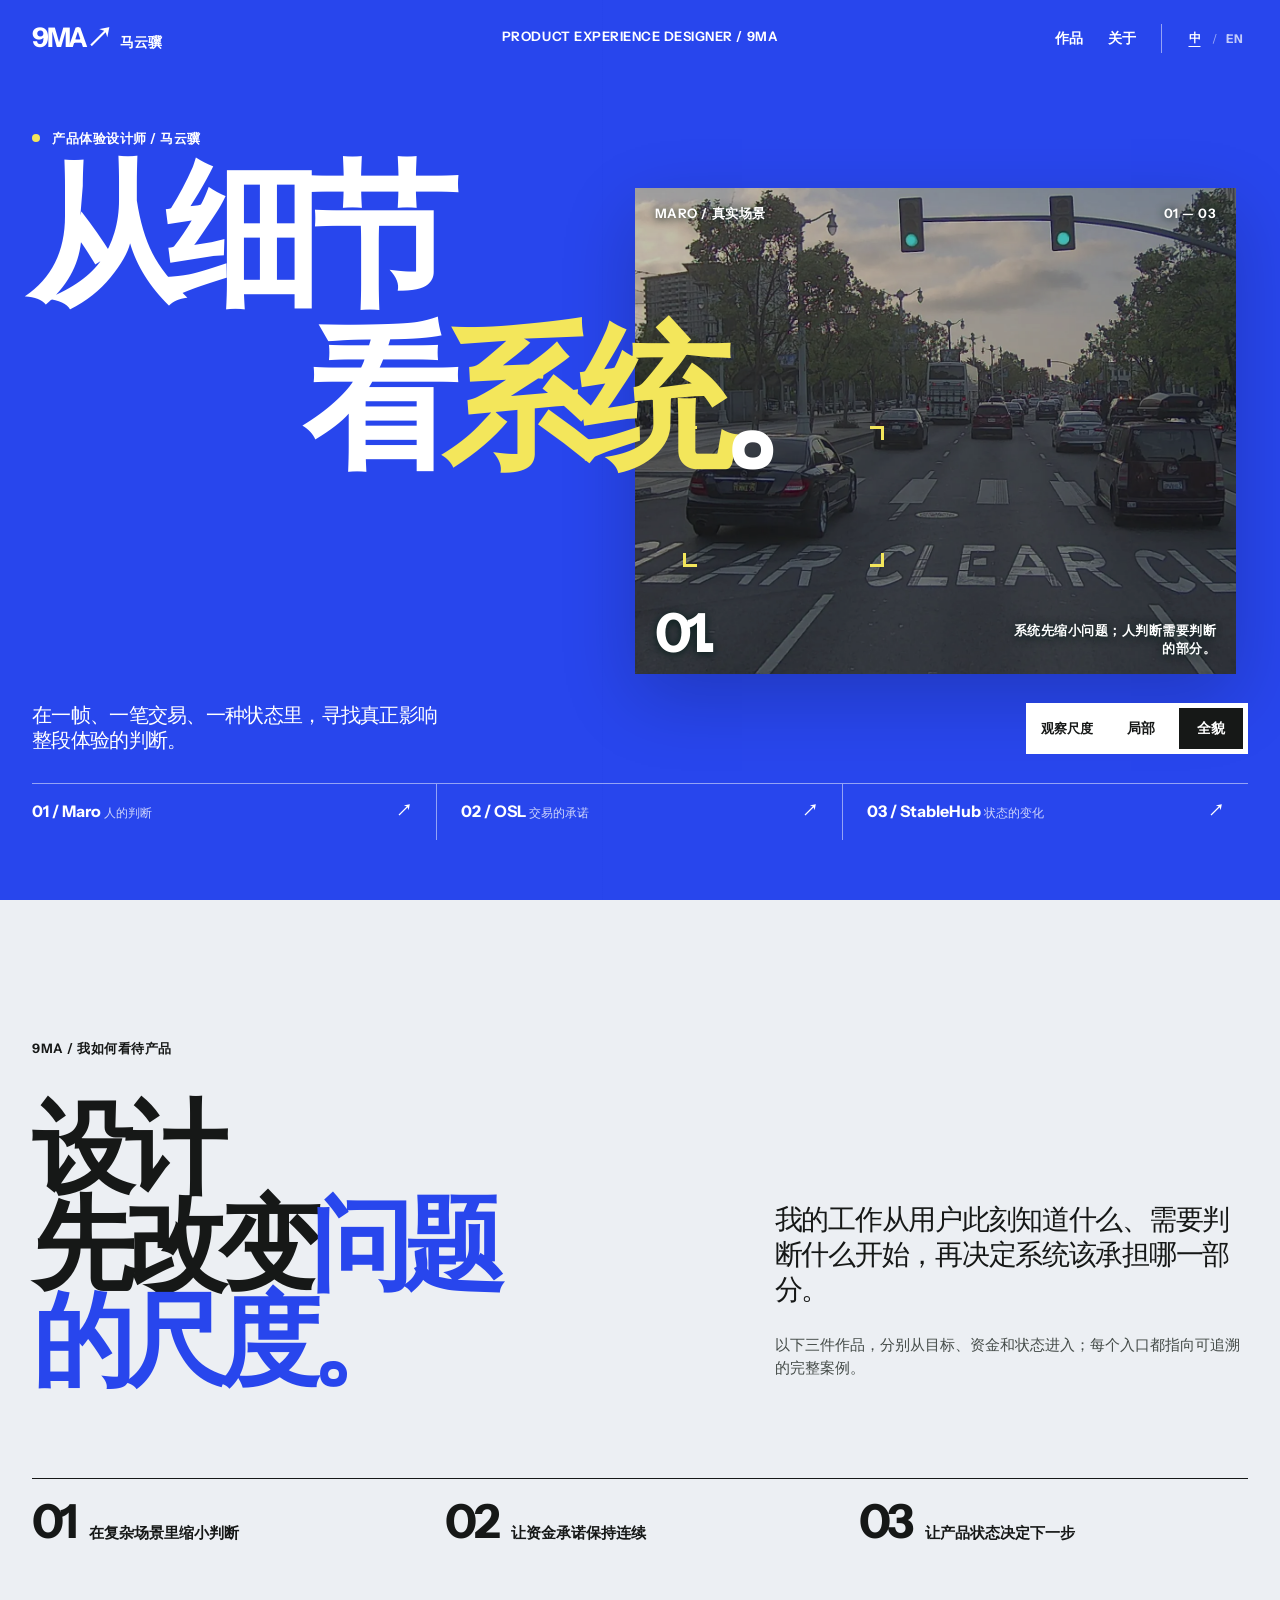
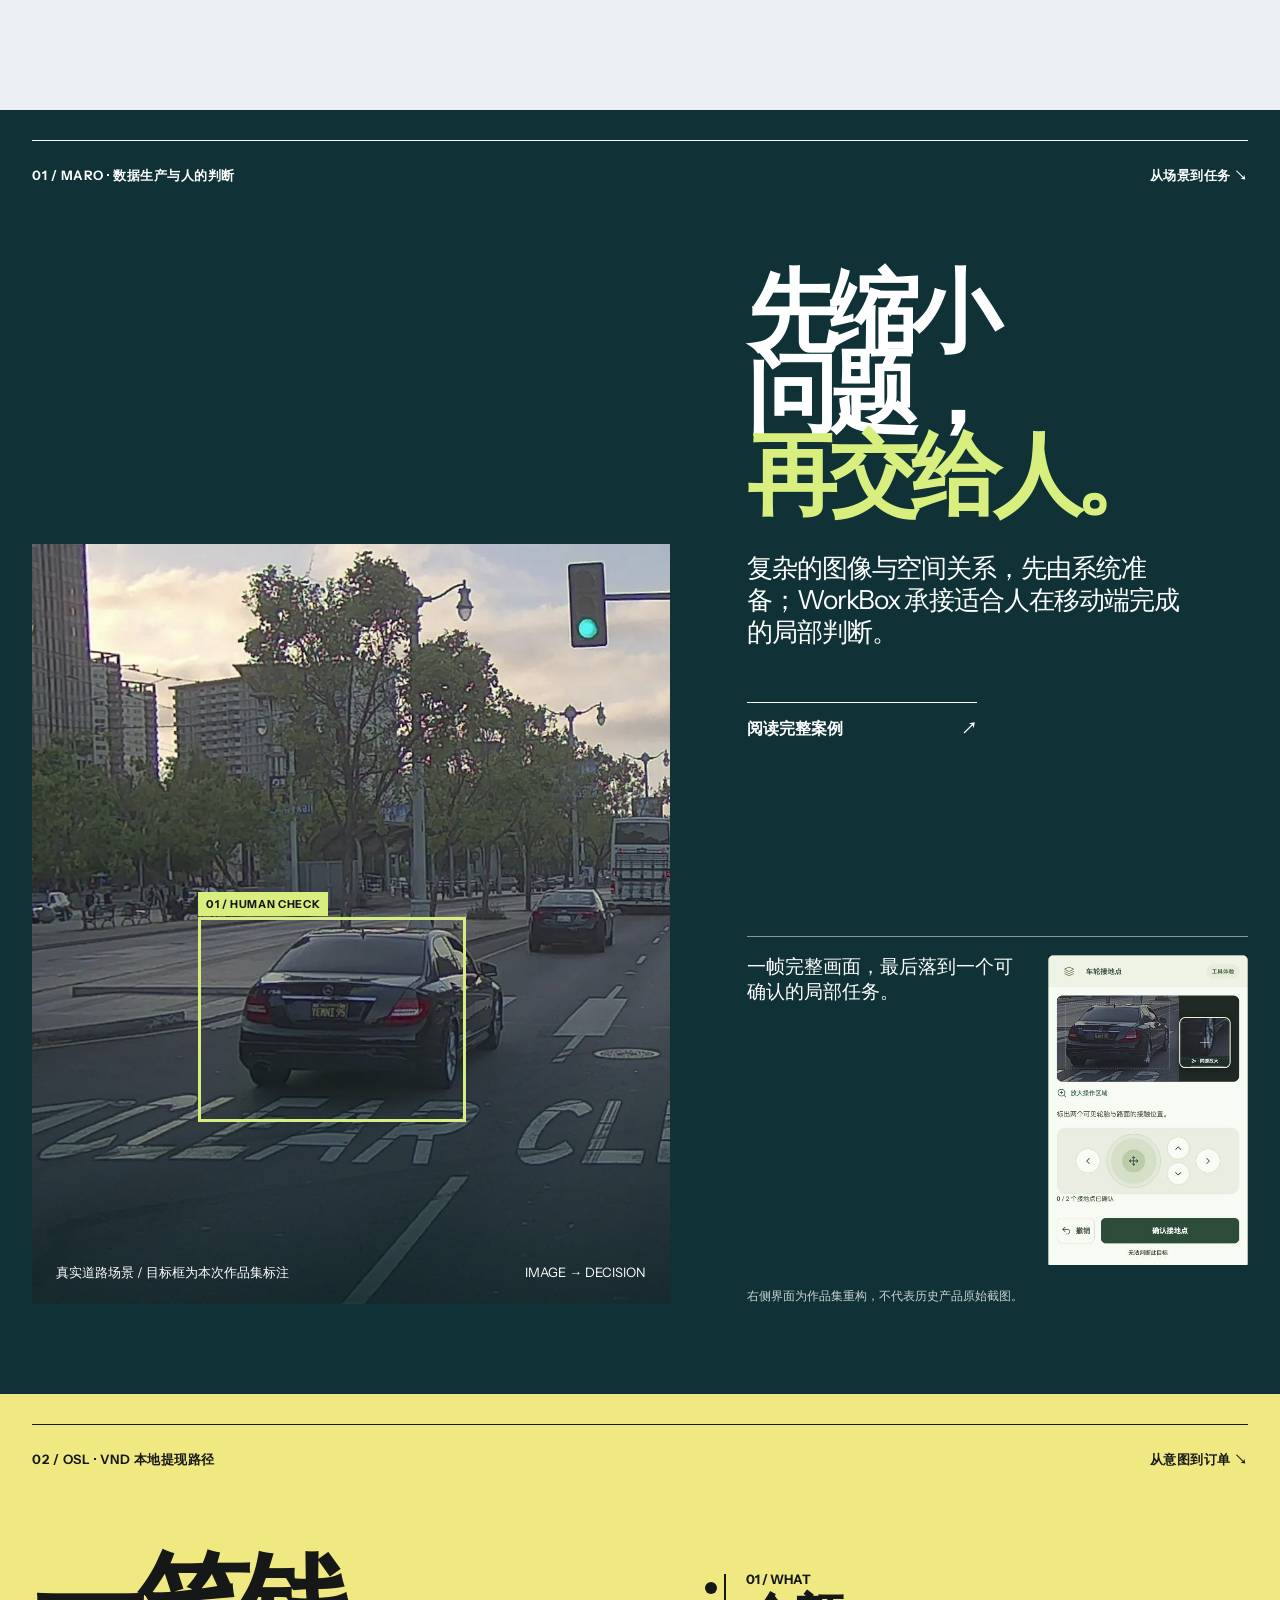
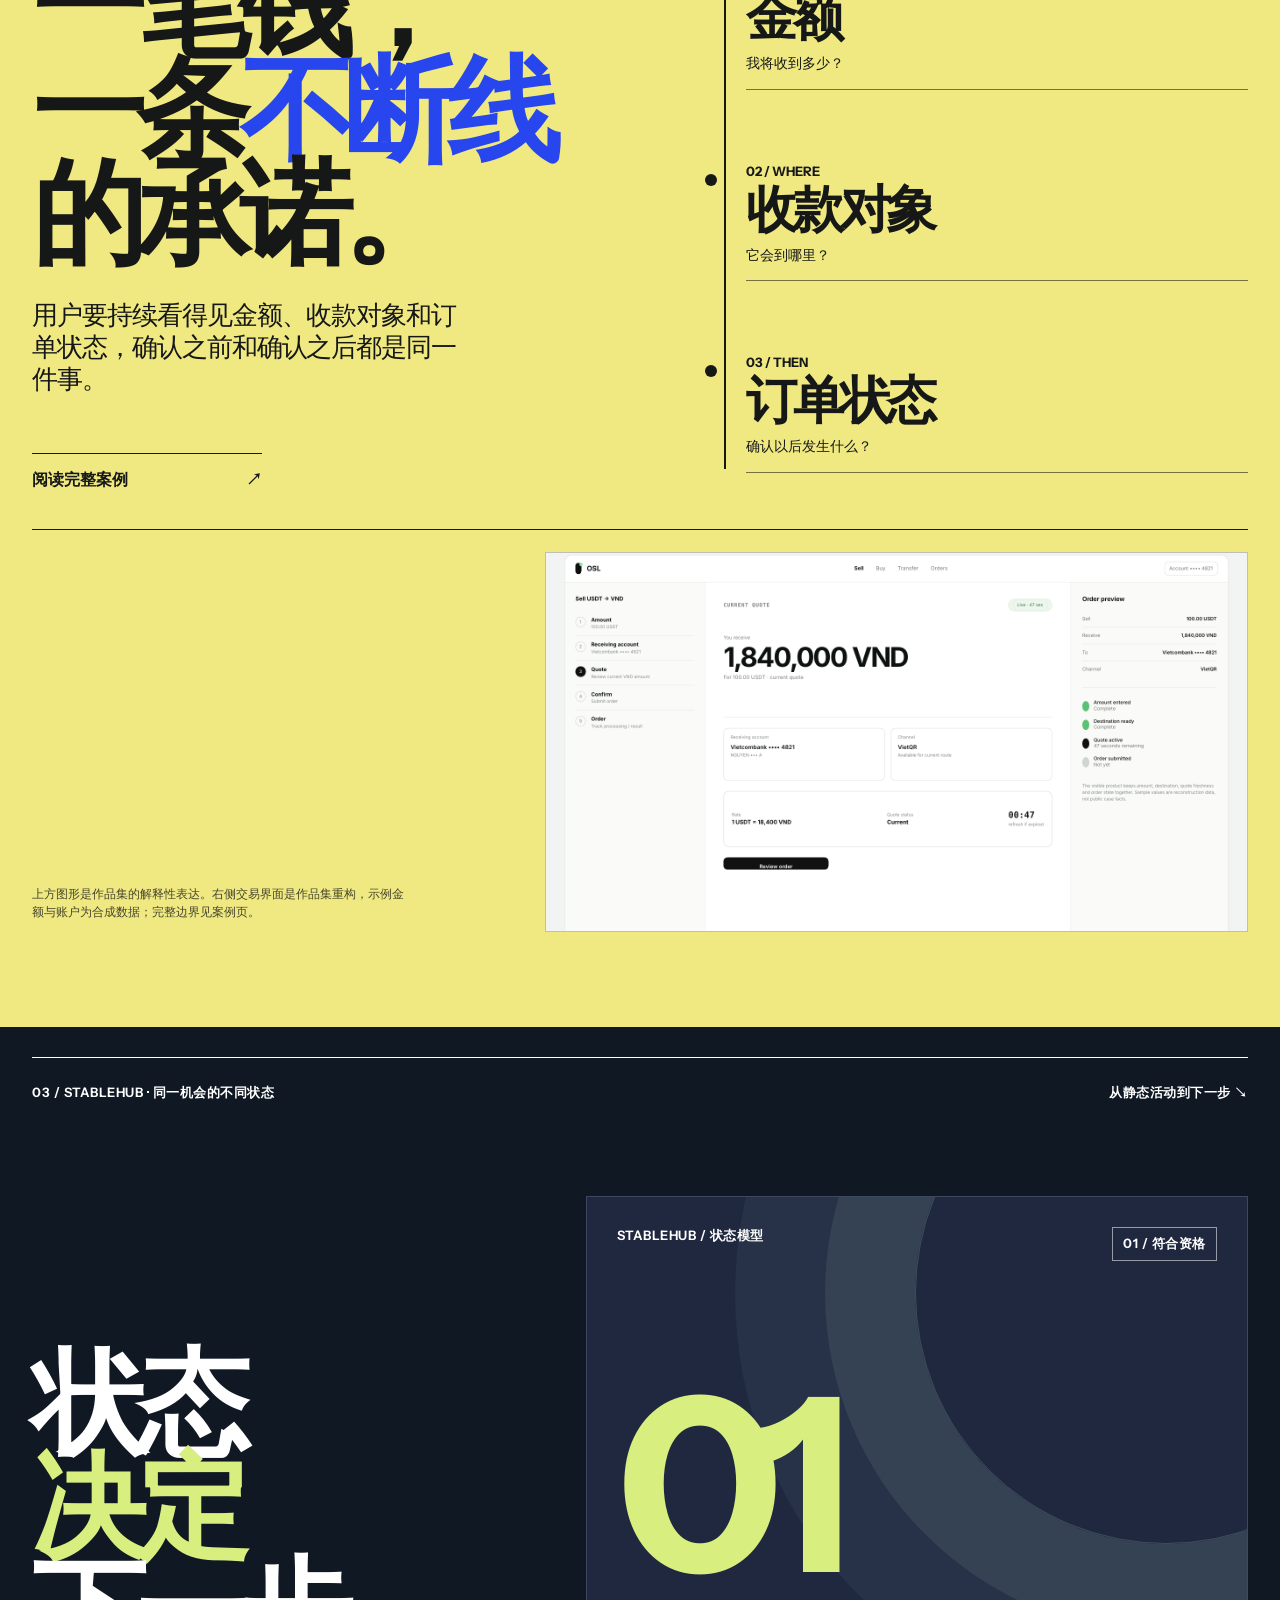
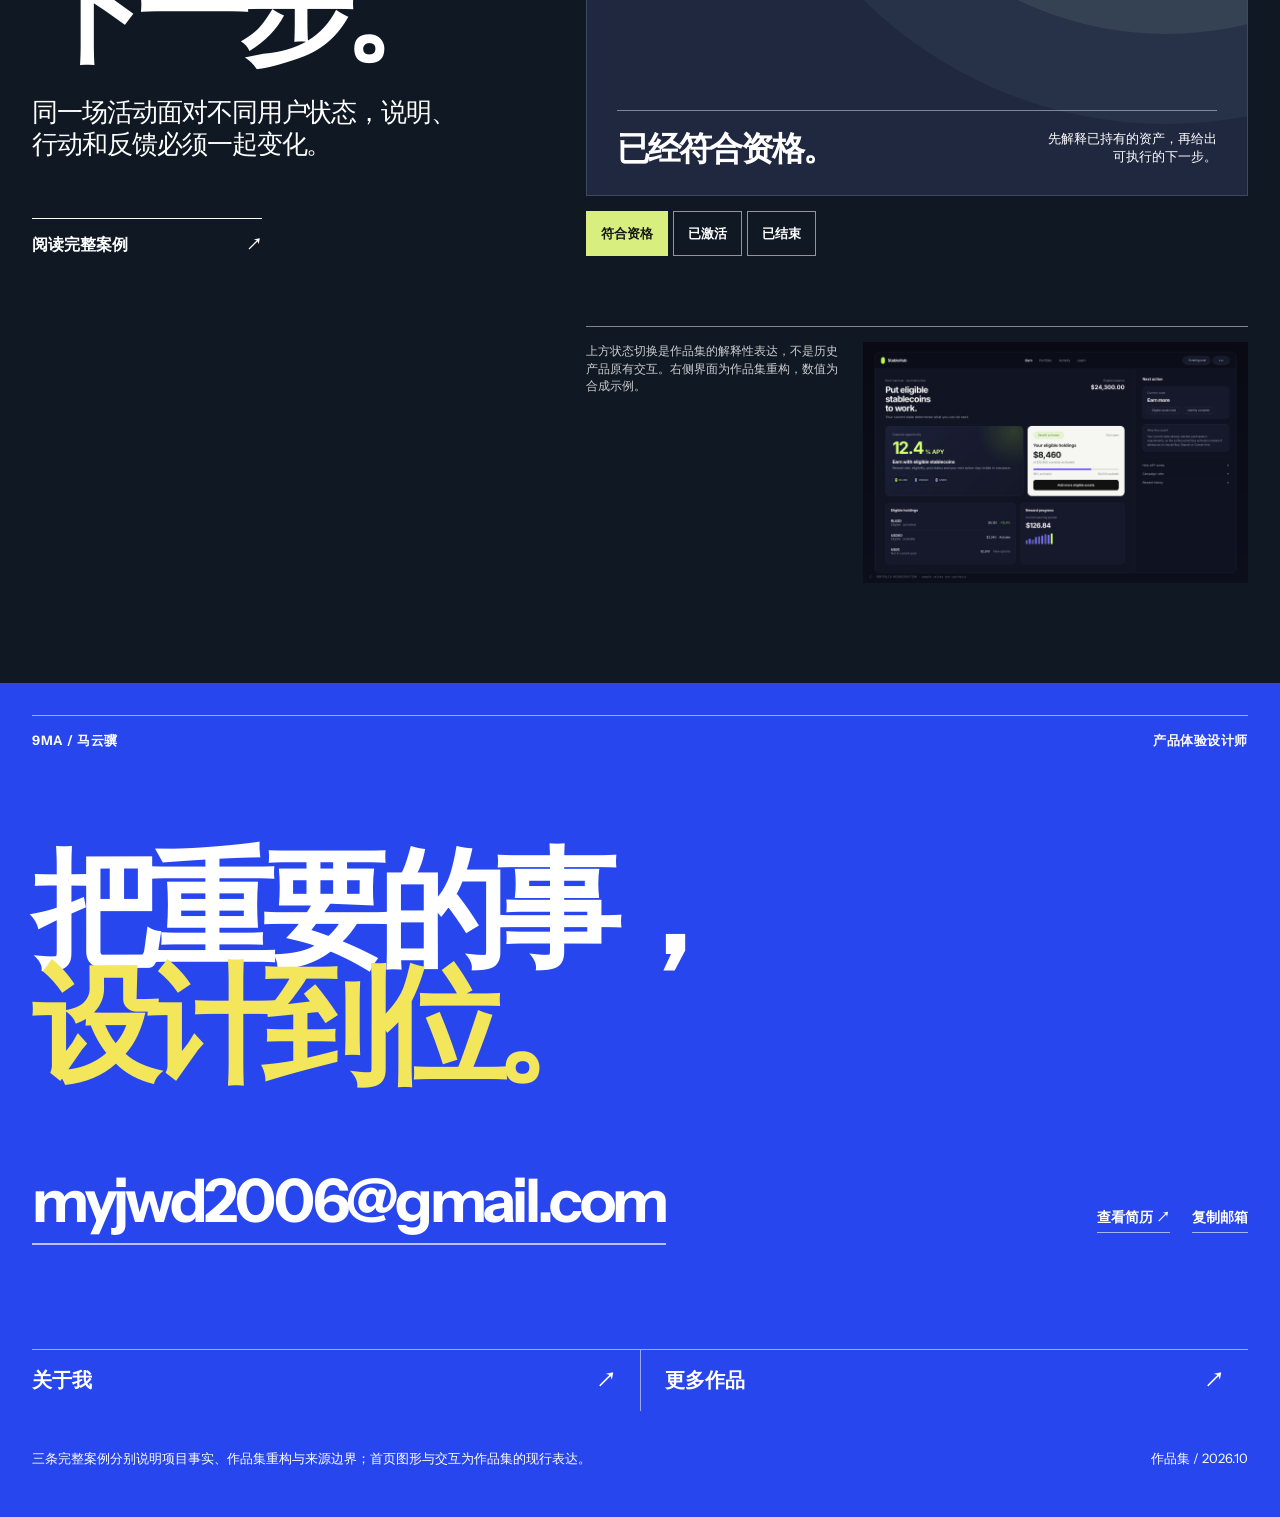
==== next/index.html @ ad6a9fe7 "Publish portfolio redesign preview under next" ====
<!DOCTYPE html><html lang="zh-CN" dir="ltr" data-site-locale="cn"> <head><meta charset="UTF-8"><meta name="viewport" content="width=device-width, initial-scale=1"><meta name="theme-color" content="#2846ed"><link rel="icon" type="image/svg+xml" href="/next/favicon.svg"><meta name="description" content="视觉、交互和产品判断，最终都要落到真实产品和真实使用中。"><meta property="og:title" content="马云骥 — 产品体验设计师"><meta property="og:description" content="视觉、交互和产品判断，最终都要落到真实产品和真实使用中。"><meta property="og:type" content="website"><title>马云骥 — 产品体验设计师</title><style>@font-face{font-family:Instrument Sans Variable;font-style:normal;font-display:swap;font-weight:400 700;src:url(/next/_astro/instrument-sans-latin-ext-wght-normal.B5bTHO_g.woff2)format("woff2-variations");unicode-range:U+100-2BA,U+2BD-2C5,U+2C7-2CC,U+2CE-2D7,U+2DD-2FF,U+304,U+308,U+329,U+1D00-1DBF,U+1E00-1E9F,U+1EF2-1EFF,U+2020,U+20A0-20AB,U+20AD-20C0,U+2113,U+2C60-2C7F,U+A720-A7FF}@font-face{font-family:Instrument Sans Variable;font-style:normal;font-display:swap;font-weight:400 700;src:url(/next/_astro/instrument-sans-latin-wght-normal.BbzFLZTg.woff2)format("woff2-variations");unicode-range:U+??,U+131,U+152-153,U+2BB-2BC,U+2C6,U+2DA,U+2DC,U+304,U+308,U+329,U+2000-206F,U+20AC,U+2122,U+2191,U+2193,U+2212,U+2215,U+FEFF,U+FFFD}@font-face{font-family:Inter Variable;font-style:normal;font-display:swap;font-weight:100 900;src:url(/next/_astro/inter-cyrillic-ext-wght-normal.BOeWTOD4.woff2)format("woff2-variations");unicode-range:U+460-52F,U+1C80-1C8A,U+20B4,U+2DE0-2DFF,U+A640-A69F,U+FE2E-FE2F}@font-face{font-family:Inter Variable;font-style:normal;font-display:swap;font-weight:100 900;src:url(/next/_astro/inter-cyrillic-wght-normal.DqGufNeO.woff2)format("woff2-variations");unicode-range:U+301,U+400-45F,U+490-491,U+4B0-4B1,U+2116}@font-face{font-family:Inter Variable;font-style:normal;font-display:swap;font-weight:100 900;src:url(/next/_astro/inter-greek-ext-wght-normal.DlzME5K_.woff2)format("woff2-variations");unicode-range:U+1F??}@font-face{font-family:Inter Variable;font-style:normal;font-display:swap;font-weight:100 900;src:url(/next/_astro/inter-greek-wght-normal.CkhJZR-_.woff2)format("woff2-variations");unicode-range:U+370-377,U+37A-37F,U+384-38A,U+38C,U+38E-3A1,U+3A3-3FF}@font-face{font-family:Inter Variable;font-style:normal;font-display:swap;font-weight:100 900;src:url(/next/_astro/inter-vietnamese-wght-normal.CBcvBZtf.woff2)format("woff2-variations");unicode-range:U+102-103,U+110-111,U+128-129,U+168-169,U+1A0-1A1,U+1AF-1B0,U+300-301,U+303-304,U+308-309,U+323,U+329,U+1EA0-1EF9,U+20AB}@font-face{font-family:Inter Variable;font-style:normal;font-display:swap;font-weight:100 900;src:url(/next/_astro/inter-latin-ext-wght-normal.DO1Apj_S.woff2)format("woff2-variations");unicode-range:U+100-2BA,U+2BD-2C5,U+2C7-2CC,U+2CE-2D7,U+2DD-2FF,U+304,U+308,U+329,U+1D00-1DBF,U+1E00-1E9F,U+1EF2-1EFF,U+2020,U+20A0-20AB,U+20AD-20C0,U+2113,U+2C60-2C7F,U+A720-A7FF}@font-face{font-family:Inter Variable;font-style:normal;font-display:swap;font-weight:100 900;src:url(/next/_astro/inter-latin-wght-normal.Dx4kXJAl.woff2)format("woff2-variations");unicode-range:U+??,U+131,U+152-153,U+2BB-2BC,U+2C6,U+2DA,U+2DC,U+304,U+308,U+329,U+2000-206F,U+20AC,U+2122,U+2191,U+2193,U+2212,U+2215,U+FEFF,U+FFFD}
</style><link rel="stylesheet" href="/next/_astro/index.CU_rjoNZ.css"></head> <body class="page page--home theme--redesign" data-route="home"> <a class="skip" href="#selected-work">跳到作品</a> <main id="main-content"> <section class="hero" id="top" aria-labelledby="hero-title" data-lens="system"> <header class="mast frame"><a class="brand" href="#top" aria-label="9MA 返回顶部"><strong>9MA↗</strong><span>马云骥</span></a><span class="mast-note micro">PRODUCT EXPERIENCE DESIGNER / 9MA</span><nav aria-label="主要导航"><a href="#selected-work">作品</a><a href="/next/about/">关于</a><div class="mast-locale" role="group" aria-label="语言 / Language"><button type="button" data-locale="cn" aria-pressed="true" aria-label="切换到中文">中</button><span aria-hidden="true">/</span><button type="button" data-locale="en" aria-pressed="false" aria-label="Switch to English">EN</button></div><button class="menu-toggle" type="button" data-menu-toggle aria-expanded="false" aria-controls="mobile-menu" aria-label="打开菜单" data-i18n-aria-label="common.actions.openMenu"><span></span><span></span></button></nav></header> <div class="mobile-menu" id="mobile-menu" data-mobile-menu hidden><nav aria-label="移动导航"><a href="#selected-work" data-recon-label data-recon-en="Work" data-recon-cn="作品">作品</a><a href="/next/archive/" data-recon-label data-recon-en="Archive" data-recon-cn="作品归档">作品归档</a><a href="/next/about/" data-recon-label data-recon-en="About" data-recon-cn="关于">关于</a><a href="#contact" data-recon-label data-recon-en="Contact" data-recon-cn="联系">联系</a></nav></div> <div class="hero-stage"> <div class="hero-kicker micro"><i aria-hidden="true"></i>产品体验设计师 / 马云骥</div> <h1 class="hero-title" id="hero-title"><span>从细节</span><span>看<em>系统</em>。</span></h1> <div class="hero-scene" role="img" aria-label="Maro 案例的真实道路图像。焦点框表示在复杂画面中识别需要人判断的局部车辆。"> <div class="scene-photo"></div><i class="scene-corner tl"></i><i class="scene-corner tr"></i><i class="scene-corner bl"></i><i class="scene-corner br"></i> <div class="scene-top micro"><span>MARO / 真实场景</span><span>01 — 03</span></div> <div class="scene-bottom micro"><span class="scene-count" aria-hidden="true">01.</span><span id="scene-caption">系统先缩小问题；人判断需要判断的部分。</span></div> </div> <div class="hero-bottom frame"><p class="hero-deck">在一帧、一笔交易、一种状态里，寻找真正影响整段体验的判断。</p><div class="lens" role="group" aria-label="切换观察尺度"><span>观察尺度</span><button type="button" data-lens-button="detail" aria-pressed="false">局部</button><button type="button" data-lens-button="system" aria-pressed="true">全貌</button></div></div> </div> <div class="hero-rail frame" aria-label="进入精选案例"><a href="#maro"><span>01 / Maro <small>人的判断</small></span><span class="arrow">↗</span></a><a href="#osl"><span>02 / OSL <small>交易的承诺</small></span><span class="arrow">↗</span></a><a href="#stablehub"><span>03 / StableHub <small>状态的变化</small></span><span class="arrow">↗</span></a></div> </section> <div id="selected-work"> <section class="intro" aria-labelledby="intro-title"><div class="frame"><div class="intro-layout"><div><div class="micro">9MA / HOW I SEE A PRODUCT</div><h2 id="intro-title">设计<br>先改变<span>问题<br>的尺度。</span></h2></div><div class="intro-aside"><p>我的工作从用户此刻知道什么、需要判断什么开始，再决定系统该承担哪一部分。</p><small>以下三件作品，分别从目标、资金和状态进入；每个入口都指向可追溯的完整案例。</small></div></div><div class="intro-index" aria-label="三种切入方式"><div><b>01</b><span>在复杂场景里缩小判断</span></div><div><b>02</b><span>让资金承诺保持连续</span></div><div><b>03</b><span>让产品状态决定下一步</span></div></div></div></section> <section class="chapter maro" id="maro" aria-labelledby="maro-title"><div class="frame"><div class="chapter-head micro"><span>01 / MARO · 数据生产与人的判断</span><span>从场景到任务 ↘</span></div><div class="maro-grid"><div class="maro-copy"><h2 id="maro-title">先缩小<br>问题，<br><em>再交给人。</em></h2><p class="lead">复杂的图像与空间关系，先由系统准备；WorkBox 承接适合人在移动端完成的局部判断。</p><a class="more" href="/next/work/maro/" aria-label="在新标签页阅读 Maro 现行完整案例">阅读完整案例 <span class="arrow">↗</span></a></div><div class="maro-photo"><img src="/next/images/redesign/maro-road.webp" alt="Maro 案例使用的真实道路场景"><div class="maro-target" aria-hidden="true"></div><div class="maro-photo-note"><span>真实道路场景 / 目标框为本次视觉方向标注</span><span>IMAGE → DECISION</span></div></div><div class="maro-bridge"><p>一帧完整画面，最后落到一个可确认的局部任务。</p><img src="/next/images/maro/precision-zh-desktop.jpg" alt="WorkBox 精度任务的作品集重构界面"><small class="source-note">右侧界面为作品集重构，不代表历史产品原始截图。</small></div></div></div></section> <section class="chapter osl" id="osl" aria-labelledby="osl-title"><div class="frame"><div class="chapter-head micro"><span>02 / OSL · VND 本地提现路径</span><span>从意图到订单 ↘</span></div><div class="osl-stage"><div class="osl-copy"><h2 id="osl-title">一笔钱，<br>一条<em>不断线</em><br>的承诺。</h2><p class="lead">用户要持续看得见金额、收款对象和订单状态，确认之前和确认之后都是同一件事。</p><a class="more" href="/next/work/osl/" aria-label="在新标签页阅读 OSL 现行完整案例">阅读完整案例 <span class="arrow">↗</span></a></div><div class="flow" aria-label="OSL 交易理解链"><div><span>01 / WHAT</span><strong>金额</strong><small>我将收到多少？</small></div><div><span>02 / WHERE</span><strong>收款对象</strong><small>它会到哪里？</small></div><div><span>03 / THEN</span><strong>订单状态</strong><small>确认以后发生什么？</small></div></div><div class="osl-proof"><p class="source-note">图形表现为本次首页概念。右侧交易界面是作品集重构，示例金额与账户为合成数据，完整边界见案例页。</p><img src="/next/images/redesign/osl-transaction.png" alt="OSL 交易预览的作品集重构界面"></div></div></div></section> <section class="chapter stable" id="stablehub" aria-labelledby="stable-title"><div class="frame"><div class="chapter-head micro"><span>03 / STABLEHUB · 同一机会的不同状态</span><span>从静态活动到下一步 ↘</span></div><div class="stable-grid"><div class="stable-copy"><h2 id="stable-title">状态<br><em>决定</em><br>下一步。</h2><p class="lead">同一场活动面对不同用户状态，说明、行动和反馈必须一起变化。</p><a class="more" href="/next/work/stablehub/" aria-label="在新标签页阅读 StableHub 现行完整案例">阅读完整案例 <span class="arrow">↗</span></a></div><div><div class="state-object" data-state="eligible" aria-live="polite"><div class="state-top micro"><span>STABLEHUB / 状态模型</span><span id="state-badge">01 / 符合资格</span></div><div class="state-mark" aria-hidden="true" id="state-glyph">01</div><div class="state-text"><strong id="state-title">已经符合资格。</strong><small id="state-detail">先解释已持有的资产，再给出可执行的下一步。</small></div></div><div class="state-switch" role="group" aria-label="查看不同用户状态"><button type="button" data-state-button="eligible" aria-pressed="true">符合资格</button><button type="button" data-state-button="active" aria-pressed="false">已激活</button><button type="button" data-state-button="finished" aria-pressed="false">已结束</button></div></div><div class="stable-proof"><p class="source-note">上方交互用于表达本次作品集方向，不是 StableHub 产品原有交互。右侧是作品集重构界面，数值为合成示例。</p><img src="/next/images/redesign/stablehub-surface.png" alt="StableHub 活动界面的作品集重构示例"></div></div></div></section> </div> </main> <footer class="end" id="contact"><div class="frame"> <div class="end-head micro"><span>9MA / 马云骥</span><span>产品体验设计师</span></div> <h2>把重要的事，<br><span>设计到位。</span></h2> <div class="contact-content end-contact"> <a class="end-email" href="mailto:myjwd2006@gmail.com" data-contact-email>myjwd2006@gmail.com</a> <div class="end-actions"> <a href="/next/resume/Yunji-Ma-Resume.pdf" target="_blank" rel="noreferrer" data-resume-link data-recon-label data-recon-en="View résumé ↗" data-recon-cn="查看简历 ↗">查看简历 ↗</a> <button type="button" data-copy-email data-copy-default-en="Copy email" data-copy-default-cn="复制邮箱" data-copy-success-en="Email copied" data-copy-success-cn="邮箱已复制" data-copy-failure-en="Copy unavailable — select the email above" data-copy-failure-cn="无法自动复制，请选择上方邮箱" data-recon-label data-recon-en="Copy email" data-recon-cn="复制邮箱">复制邮箱</button> </div> <p class="end-copy-status" data-copy-status aria-live="polite"></p> </div> <div class="end-links"><a href="/next/about/">关于我 <span class="arrow">↗</span></a><a href="/next/archive/">更多作品 <span class="arrow">↗</span></a></div> <div class="end-foot"><span>三条完整案例分别说明项目事实、作品集重构与来源边界；首页图形与交互为作品集的现行表达。</span><span>作品集 / 2026.10</span></div> </div></footer> <script type="module" src="/next/_astro/index.astro_astro_type_script_index_0_lang.DCBeWiTB.js"></script><script type="module" src="/next/_astro/index.astro_astro_type_script_index_1_lang.Dhugz4Aa.js"></script></body> </html>
---- next/_astro/index.CU_rjoNZ.css ----
:root{--ink:#161817;--blue:#2846ed;--flash:#f3e65b;--paper:#eceff3;--forest:#103236;--lime:#d8ef80;--ease:cubic-bezier(.22,1,.36,1)}*{box-sizing:border-box}html{scroll-behavior:smooth}body{background:var(--ink);color:var(--ink);-webkit-font-smoothing:antialiased;margin:0;font-family:Instrument Sans Variable,PingFang SC,Noto Sans CJK SC,sans-serif}button,a{font:inherit}a{color:inherit}button{cursor:pointer}img{max-width:100%;display:block}::selection{background:var(--flash);color:var(--ink)}:focus-visible{outline:3px solid var(--flash);outline-offset:5px}.skip{z-index:1000;background:var(--flash);color:var(--ink);padding:10px 16px;position:fixed;top:-100px;left:12px}.skip:focus{top:12px}.micro{letter-spacing:.04em;font-size:13px;font-weight:650;line-height:1.35}.frame{width:min(100% - 64px,1740px);margin-inline:auto}.arrow{transition:transform .35s var(--ease);display:inline-block}a:hover .arrow,a:focus-visible .arrow{transform:translate(4px,-4px)}.hero{min-height:900px;background:var(--blue);color:#fff;isolation:isolate;min-height:100svh;position:relative;overflow:hidden}.hero:before{content:"";opacity:.55;pointer-events:none;background:linear-gradient(90deg,#0000 47%,#082bd31a 47.08%,#0000 47.16%);position:absolute;inset:0}.mast{z-index:8;grid-template-columns:1fr auto 1fr;align-items:start;gap:30px;padding-top:24px;display:grid;position:relative}.brand{align-items:baseline;gap:10px;text-decoration:none;display:flex}.brand strong{letter-spacing:-.09em;font-size:27px;line-height:1}.brand span{font-size:14px;font-weight:620}.mast-note{justify-self:center;padding-top:4px}.mast nav{justify-self:end;gap:25px;display:flex}.mast nav a{border-bottom:1px solid #0000;padding:3px 0;font-size:14px;font-weight:650;text-decoration:none}.mast nav a:hover,.mast nav a:focus-visible{border-color:currentColor}.hero-stage{min-height:640px;width:100%;max-width:2000px;min-height:calc(100svh - 170px);margin:auto;position:relative}.hero-kicker{z-index:5;align-items:center;gap:12px;display:flex;position:absolute;top:10.5%;left:calc(50% + min(100% - 64px,1740px)/-2)}.hero-kicker i{background:var(--flash);border-radius:50%;width:8px;height:8px}.hero-title{z-index:4;letter-spacing:-.11em;pointer-events:none;margin:0;font-size:clamp(96px,12.1vw,236px);font-weight:780;line-height:.93;position:absolute;top:15%;left:2.1%;right:2.1%}.hero-title span{white-space:nowrap;display:block}.hero-title span:nth-child(2){margin-top:1.5vw;margin-left:22.5%}.hero-title em{color:var(--flash);font-style:normal}.hero-scene{z-index:2;width:min(47vw,790px);height:min(54vh,540px);min-height:430px;transition:clip-path .65s var(--ease),transform .65s var(--ease);background:#24443d;position:absolute;top:18.5%;right:3.4%;overflow:hidden;box-shadow:0 24px 70px #00000032}.scene-photo{filter:saturate(.77)brightness(.76);transition:transform 1s var(--ease),background-position 1s var(--ease);background-image:url(/next/images/redesign/maro-road.webp);background-position:30%;background-size:cover;position:absolute;inset:0;transform:scale(1.01)}.hero[data-lens=detail] .scene-photo{filter:saturate(.95)brightness(.75);transform:scale(2.05)translate(30%,-10%)}.scene-corner{z-index:2;border-color:var(--flash);width:14px;height:14px;transition:all .75s var(--ease);border-style:solid;position:absolute}.scene-corner.tl{border-width:3px 0 0 3px;top:49%;left:8%}.scene-corner.tr{border-width:3px 3px 0 0;top:49%;left:39%}.scene-corner.bl{border-width:0 0 3px 3px;top:75%;left:8%}.scene-corner.br{border-width:0 3px 3px 0;top:75%;left:39%}.hero[data-lens=detail] .scene-corner.tl{top:22%;left:15%}.hero[data-lens=detail] .scene-corner.tr{top:22%;left:75%}.hero[data-lens=detail] .scene-corner.bl{top:83%;left:15%}.hero[data-lens=detail] .scene-corner.br{top:83%;left:75%}.scene-top,.scene-bottom{z-index:3;color:#fff;text-shadow:0 1px 10px #001b18;justify-content:space-between;gap:20px;display:flex;position:absolute;left:20px;right:20px}.scene-top{top:17px}.scene-bottom{align-items:end;bottom:17px}.scene-bottom span:last-child{text-align:right;max-width:205px}.scene-count{letter-spacing:-.09em;font-size:54px;font-weight:720;line-height:.85}.hero-bottom{z-index:6;grid-template-columns:minmax(0,1fr) auto;align-items:end;gap:25px;display:grid;position:absolute;bottom:29px;left:0;right:0}.hero-deck{letter-spacing:-.035em;max-width:410px;margin:0;font-size:20px;font-weight:560;line-height:1.28}.lens{color:var(--ink);background:#fff;justify-self:end;align-items:center;gap:6px;padding:5px;display:flex}.lens span{padding:0 10px;font-size:13px;font-weight:680}.lens button{min-width:64px;min-height:41px;color:var(--ink);background:0 0;border:0;padding:8px 12px;font-size:14px;font-weight:720;transition:background .25s,color .25s}.lens button[aria-pressed=true]{background:var(--ink);color:#fff}.lens button:hover:not([aria-pressed=true]){background:#dfe5ff}.hero-rail{z-index:7;border-top:1px solid #ffffff80;grid-template-columns:repeat(3,minmax(0,1fr));gap:0;display:grid;position:relative}.hero-rail a{border-right:1px solid #ffffff80;justify-content:space-between;align-items:center;gap:20px;padding:16px 24px 18px 0;font-size:16px;font-weight:710;text-decoration:none;display:flex;position:relative}.hero-rail a:not(:first-child){padding-left:24px}.hero-rail a:last-child{border-right:0}.hero-rail a:hover,.hero-rail a:focus-visible{color:var(--flash)}.hero-rail small{opacity:.78;font-size:12px;font-weight:560}.intro{background:var(--paper);padding:140px 0 160px}.intro-layout{grid-template-columns:1.15fr .85fr;align-items:end;gap:8vw;display:grid}.intro h2{letter-spacing:-.09em;margin:42px 0 0;font-size:clamp(64px,8vw,154px);font-weight:770;line-height:.94}.intro h2 span{color:var(--blue)}.intro-aside{max-width:480px;padding-bottom:9px}.intro-aside p{letter-spacing:-.045em;margin:0;font-size:clamp(22px,2.2vw,37px);font-weight:570;line-height:1.23}.intro-aside small{color:#454c49;margin-top:28px;font-size:15px;line-height:1.5;display:block}.intro-index{border-top:1px solid var(--ink);grid-template-columns:repeat(3,1fr);gap:24px;margin-top:90px;padding-top:13px;display:grid}.intro-index div{align-items:baseline;gap:15px;display:flex}.intro-index b{letter-spacing:-.08em;font-size:47px}.intro-index span{font-size:15px;font-weight:650}.chapter{position:relative;overflow:hidden}.chapter-head{border-top:1px solid;justify-content:space-between;gap:24px;padding-top:26px;display:flex}.chapter-head .micro{opacity:.82}.chapter h2{letter-spacing:-.09em;margin:0;font-size:clamp(70px,8.9vw,172px);font-weight:770;line-height:.91}.chapter .lead{letter-spacing:-.04em;margin:0;font-size:clamp(20px,2.05vw,32px);line-height:1.22}.chapter .more{border-top:1px solid;justify-content:space-between;align-items:center;gap:44px;min-width:230px;padding-top:15px;font-size:16px;font-weight:730;text-decoration:none;display:inline-flex}.chapter .source-note{opacity:.78;font-size:12px;line-height:1.45}.maro{background:var(--forest);color:#fff;min-height:960px;padding:30px 0 90px}.maro-grid{grid-template-rows:auto minmax(520px,auto);grid-template-columns:1.12fr .88fr;gap:44px 6vw;padding-top:85px;display:grid}.maro-copy{flex-direction:column;grid-area:1/2;align-items:start;display:flex}.maro-copy h2{max-width:680px;font-size:clamp(74px,7vw,120px)}.maro-copy h2 em{color:var(--lime);font-style:normal}.maro-copy .lead{max-width:440px;margin-top:38px}.maro-copy .more{margin-top:54px}.maro-photo{grid-area:1/1/3;align-self:end;height:min(76vw,760px);min-height:600px;position:relative;overflow:hidden}.maro-photo img{object-fit:cover;object-position:0% center;filter:saturate(.8);width:100%;height:100%}.maro-photo:after{content:"";background:linear-gradient(#0000 58%,#071f22b5);position:absolute;inset:0}.maro-target{z-index:2;border:3px solid var(--lime);width:42%;height:27%;position:absolute;top:49%;left:26%}.maro-target:after{content:"01 / HUMAN CHECK";background:var(--lime);color:var(--ink);letter-spacing:.06em;padding:5px 8px;font-size:11px;font-weight:800;position:absolute;top:-28px;left:-3px}.maro-photo-note{z-index:3;justify-content:space-between;gap:25px;font-size:13px;display:flex;position:absolute;bottom:22px;left:24px;right:24px}.maro-bridge{border-top:1px solid #ffffff80;grid-area:2/2;grid-template-columns:1fr auto;align-self:end;gap:22px;padding-top:18px;display:grid;position:relative}.maro-bridge p{max-width:270px;margin:0;font-size:19px;line-height:1.3}.maro-bridge img{object-fit:cover;object-position:top;background:#12241d;width:200px;height:310px}.maro-bridge small{opacity:.75;grid-column:1/-1}.osl{color:var(--ink);background:#f0e982;padding:30px 0 95px}.osl-stage{grid-template-columns:1fr .92fr;gap:38px 6vw;min-height:790px;padding-top:84px;display:grid}.osl-copy h2{max-width:760px}.osl-copy h2 em{color:var(--blue);font-style:normal}.osl-copy .lead{max-width:430px;margin-top:35px}.osl-copy .more{margin-top:58px}.flow{flex-direction:column;justify-content:space-between;align-self:stretch;padding:18px 0 18px 8%;display:flex;position:relative}.flow:before{content:"";border-left:2px solid var(--ink);position:absolute;top:4%;bottom:4%;left:4%}.flow div{border-bottom:1px solid #16181790;padding-bottom:15px;position:relative}.flow div:before{content:"";background:var(--ink);border-radius:50%;width:12px;height:12px;position:absolute;top:11px;left:-8.2%}.flow span{margin-bottom:4px;font-size:13px;font-weight:700;display:block}.flow strong{letter-spacing:-.08em;font-size:clamp(34px,4vw,75px);line-height:1}.flow small{max-width:280px;margin-top:12px;font-size:14px;line-height:1.4;display:block}.osl-proof{border-top:1px solid var(--ink);grid-column:1/-1;grid-template-columns:.78fr 1.22fr;align-items:end;gap:5vw;padding-top:22px;display:grid}.osl-proof p{max-width:380px;font-size:16px;line-height:1.45}.osl-proof img{object-fit:cover;object-position:center 25%;border:1px solid #bec0b7;width:100%;max-height:380px}.stable{color:#fff;background:#101823;padding:30px 0 100px}.stable-grid{grid-template-columns:.85fr 1.15fr;align-items:end;gap:5vw;padding-top:95px;display:grid}.stable-copy h2 em{color:var(--lime);font-style:normal}.stable-copy .lead{max-width:440px;margin-top:35px}.stable-copy .more{margin-top:58px}.state-object{background:#202840;border:1px solid #8796b14b;flex-direction:column;justify-content:space-between;min-height:600px;padding:30px;display:flex;position:relative;overflow:hidden}.state-object:before{content:"";pointer-events:none;border:1px solid #8bb1a845;border-radius:50%;width:500px;height:500px;position:absolute;top:-155px;right:-170px;box-shadow:0 0 0 90px #8bb1a821,0 0 0 180px #8bb1a810}.state-object>div{z-index:1;position:relative}.state-top{justify-content:space-between;gap:20px;display:flex}.state-top span:last-child{border:1px solid #fff8;padding:7px 10px;font-size:13px}.state-mark{letter-spacing:-.1em;color:var(--lime);transition:color .4s var(--ease),transform .4s var(--ease);font-size:clamp(120px,19vw,330px);font-weight:740;line-height:.7}.state-object[data-state=eligible] .state-mark{color:#d8ef80}.state-object[data-state=active] .state-mark{color:#8bc8ff;transform:translate(10px)}.state-object[data-state=finished] .state-mark{color:#bdaddf;transform:translate(18px)}.state-object .state-text{border-top:1px solid #ffffff6e;justify-content:space-between;align-items:end;gap:24px;padding-top:18px;display:flex}.state-text strong{letter-spacing:-.06em;font-size:clamp(24px,2.6vw,42px);line-height:1.05}.state-text small{text-align:right;max-width:170px;font-size:13px;line-height:1.4}.state-switch{flex-wrap:wrap;gap:5px;margin-top:15px;display:flex}.state-switch button{color:#fff;background:0 0;border:1px solid #ffffff8a;min-height:45px;padding:9px 14px;font-size:13px;font-weight:650}.state-switch button[aria-pressed=true]{background:var(--lime);border-color:var(--lime);color:var(--ink)}.state-switch button:hover:not([aria-pressed=true]){background:#ffffff1b}.stable-proof{border-top:1px solid #ffffff7b;grid-column:2;grid-template-columns:1fr 1.5fr;align-items:start;gap:20px;margin-top:6px;padding-top:15px;display:grid}.stable-proof img{object-fit:cover;object-position:center 30%;width:100%;max-height:260px}.stable-proof p{margin:0;font-size:13px;line-height:1.5}.end{background:var(--blue);color:#fff;padding:32px 0 50px}.end-head{border-top:1px solid #ffffff8a;justify-content:space-between;padding-top:16px;display:flex}.end h2{letter-spacing:-.1em;margin:100px 0 130px;font-size:clamp(74px,10vw,180px);font-weight:770;line-height:.91}.end h2 span{color:var(--flash)}.end-links{border-top:1px solid #ffffff8a;grid-template-columns:1fr 1fr;display:grid}.end-links a{justify-content:space-between;padding:17px 24px 17px 0;font-size:20px;font-weight:680;text-decoration:none;display:flex}.end-links a+a{border-left:1px solid #ffffff8a;padding-left:24px}.end-foot{justify-content:space-between;gap:30px;max-width:100%;padding-top:38px;font-size:13px;line-height:1.45;display:flex}.end-foot span:first-child{max-width:660px}@media (max-width:1100px){.hero-title{font-size:12.5vw;top:19%}.hero-scene{width:53%;height:45vh;min-height:390px;top:23%}.hero-bottom{bottom:30px}.intro{padding:100px 0}.maro-grid{gap:30px 4vw}.maro-bridge img{width:145px;height:225px}.stable-grid{grid-template-columns:1fr 1fr}.state-object{min-height:520px}}@media (max-height:800px) and (min-width:701px){.hero-scene{height:min(49vh,360px);min-height:0;top:18%}.hero-bottom{bottom:26px}}@media (max-width:700px){.frame{width:calc(100% - 28px)}.micro{font-size:12px}.hero{min-height:0}.mast{grid-template-columns:1fr auto;gap:10px;padding-top:15px}.brand strong{font-size:25px}.brand span{font-size:12px}.mast-note{display:none}.mast nav{gap:14px}.mast nav a{font-size:12px}.hero-stage{flex-direction:column;min-height:0;padding:44px 14px 0;display:flex}.hero-kicker{margin-bottom:17px;position:static}.hero-title{letter-spacing:-.105em;z-index:4;margin:0 0 -9px;font-size:clamp(66px,17.7vw,110px);line-height:.96;position:relative;top:auto;left:auto;right:auto}.hero-title span:nth-child(2){margin:0 0 0 8%}.hero-scene{z-index:2;width:100%;height:360px;min-height:0;box-shadow:none;position:relative;top:auto;right:auto}.scene-top{top:11px;left:12px;right:12px}.scene-bottom{bottom:10px;left:12px;right:12px}.scene-count{font-size:37px}.scene-bottom span:last-child{max-width:165px}.hero-bottom{flex-direction:column;align-items:stretch;gap:16px;padding:22px 0 26px;display:flex;position:relative;bottom:auto;left:auto;right:auto}.hero-deck{max-width:340px;font-size:18px}.lens{place-self:flex-start}.hero-rail{grid-template-columns:1fr}.hero-rail a,.hero-rail a:not(:first-child){border-bottom:1px solid #ffffff80;border-right:0;padding:14px 0;font-size:16px}.hero-rail a:last-child{border-bottom:0}.intro{padding:86px 0 95px}.intro-layout{grid-template-columns:1fr;gap:30px}.intro h2{margin:25px 0 0;font-size:clamp(66px,16vw,96px)}.intro-aside p{font-size:24px}.intro-index{grid-template-columns:1fr;gap:10px;margin-top:55px}.intro-index div{border-bottom:1px solid #16181770;padding-bottom:10px}.intro-index b{font-size:36px}.chapter-head{padding-top:16px}.chapter h2{font-size:clamp(66px,15vw,110px)}.chapter .lead{font-size:21px}.maro,.osl,.stable{min-height:0;padding-bottom:70px}.maro-grid{flex-direction:column;gap:28px;padding-top:52px;display:flex}.maro-copy .lead,.osl-copy .lead,.stable-copy .lead{margin-top:23px}.maro-copy .more,.osl-copy .more,.stable-copy .more{margin-top:32px}.maro-photo{order:2;align-self:auto;width:100%;height:470px;min-height:0}.maro-photo-note{bottom:11px;left:12px;right:12px}.maro-bridge{order:3;width:100%}.maro-bridge img{width:140px;height:220px}.osl-stage{flex-direction:column;gap:42px;min-height:0;padding-top:52px;display:flex}.flow{gap:48px;margin-left:13px;padding-left:12%}.flow div:before{left:-13.7%}.flow strong{font-size:45px}.osl-proof{flex-direction:column;gap:10px;display:flex}.osl-proof img{max-height:230px}.stable-grid{flex-direction:column;align-items:stretch;gap:36px;padding-top:52px;display:flex}.state-object{min-height:440px;padding:18px}.state-mark{font-size:clamp(160px,47vw,230px)}.stable-proof{flex-direction:column;gap:13px;width:100%;display:flex}.stable-proof img{max-height:230px}.end{padding-bottom:30px}.end h2{margin:75px 0 90px;font-size:clamp(62px,15vw,108px)}.end-links{grid-template-columns:1fr}.end-links a+a{border-top:1px solid #ffffff8a;border-left:0;padding-left:0}.end-foot{flex-direction:column;gap:8px;padding-top:30px}.maro-copy h2{font-size:clamp(66px,15vw,110px)}.maro-target{width:54%;height:25%;top:50%;left:31%}}@media (max-width:390px){.mast nav a{font-size:11px}.hero-title{font-size:17vw}.hero-scene{height:310px}.scene-bottom span:last-child{font-size:11px}.maro-photo{height:410px}.state-object{min-height:400px}.state-text strong{font-size:25px}}@media (prefers-reduced-motion:reduce){html{scroll-behavior:auto}*,:before,:after{transition-duration:.01ms!important;animation-duration:.01ms!important}}.mast nav{align-items:center}.menu-toggle{color:#fff;background:0 0;border:1px solid #fff9;flex-direction:column;justify-content:center;align-items:center;gap:6px;min-width:38px;min-height:38px;margin-left:4px;display:none}.menu-toggle span{background:currentColor;width:19px;height:2px;transition:transform .25s;display:block}.menu-toggle[aria-expanded=true] span:first-child{transform:translateY(4px)rotate(45deg)}.menu-toggle[aria-expanded=true] span:last-child{transform:translateY(-4px)rotate(-45deg)}.mobile-menu[hidden]{display:none!important}.mobile-menu{z-index:7;color:#fff;background:#2846ed;padding:90px 28px 40px;position:fixed;inset:0;overflow:auto}.mobile-menu nav{border-top:1px solid #ffffff96;display:grid}.mobile-menu a{letter-spacing:-.04em;border-bottom:1px solid #ffffff96;align-items:center;min-height:75px;font-size:clamp(28px,7vw,54px);font-weight:710;text-decoration:none;display:flex}.mobile-menu a:hover,.mobile-menu a:focus-visible{color:var(--flash)}body.is-menu-open{overflow:hidden}.end-contact{grid-template-columns:minmax(0,1fr) auto;align-items:end;gap:20px 45px;margin:-45px 0 64px;display:grid}.end-email{letter-spacing:-.055em;overflow-wrap:anywhere;border-bottom:2px solid #ffffffab;width:max-content;max-width:100%;padding-bottom:9px;font-size:clamp(31px,4.7vw,75px);font-weight:680;line-height:1.1;text-decoration:none}.end-email:hover,.end-email:focus-visible{color:var(--flash);border-color:var(--flash)}.end-actions{align-items:center;gap:22px;padding-bottom:12px;font-size:14px;font-weight:690;display:flex}.end-actions a,.end-actions button{color:inherit;cursor:pointer;white-space:nowrap;background:0 0;border:0;border-bottom:1px solid #fff9;padding:5px 0;text-decoration:none}.end-actions a:hover,.end-actions button:hover{color:var(--flash);border-color:var(--flash)}.end-copy-status{min-height:1.5em;color:var(--flash);grid-column:1/-1;margin:0;font-size:13px}.mast-locale{border-left:1px solid #ffffff80;align-items:center;gap:4px;padding-left:19px;display:flex}.mast-locale button{color:inherit;opacity:.72;background:0 0;border:0;min-width:27px;min-height:29px;padding:2px 4px;font-size:12px;font-weight:720}.mast-locale button[aria-pressed=true]{opacity:1;text-underline-offset:4px;text-decoration:underline}.mast-locale button:hover{opacity:1}.mast-locale span{opacity:.55;font-size:12px}html[data-site-locale=en] .hero-title{letter-spacing:-.055em;word-spacing:.075em;font-size:clamp(90px,11vw,202px)}html[data-site-locale=en] .hero-title span:nth-child(2){margin-left:12%}html[data-site-locale=en] .intro h2{letter-spacing:-.05em;word-spacing:.075em;font-size:clamp(61px,7.1vw,132px)}html[data-site-locale=en] .maro-copy h2{letter-spacing:-.05em;word-spacing:.075em;font-size:clamp(68px,6.5vw,110px)}html[data-site-locale=en] .osl-copy h2{letter-spacing:-.05em;word-spacing:.075em;font-size:clamp(66px,6.1vw,108px)}html[data-site-locale=en] .stable-copy h2{letter-spacing:-.05em;word-spacing:.075em;font-size:clamp(72px,7vw,118px)}html[data-site-locale=en] .end h2{letter-spacing:-.05em;word-spacing:.075em;font-size:clamp(76px,9vw,150px)}html[data-site-locale=en] .chapter .lead,html[data-site-locale=en] .intro-aside p{letter-spacing:-.012em;word-spacing:.045em}html[data-site-locale=en] .flow strong,html[data-site-locale=en] .state-text strong{letter-spacing:-.03em;word-spacing:.045em}@media (max-width:1100px){html[data-site-locale=en] .hero-title{font-size:11vw}}@media (min-width:701px) and (max-width:1000px){.mast{grid-template-columns:1fr auto}.mast-note{display:none}.mast nav a{white-space:nowrap}}@media (max-width:700px){.end-contact{margin:-45px 0 54px;display:block}.end-email{font-size:clamp(25px,7vw,35px);display:block}.end-actions{gap:27px;margin-top:18px;padding:0}.end-copy-status{margin-top:8px}.mast{grid-template-columns:auto 1fr}.mast nav{gap:8px}.mast nav>a{display:none}.menu-toggle{display:flex}.mast-locale{border-left:0;gap:1px;padding-left:0}.mast-locale button{min-width:21px;padding-inline:2px;font-size:11px}html[data-site-locale=en] .hero-title{letter-spacing:-.085em;font-size:clamp(56px,13.4vw,91px)}html[data-site-locale=en] .hero-title span:nth-child(2){letter-spacing:-.075em;margin-left:4%;font-size:.79em}html[data-site-locale=en] .intro h2{font-size:clamp(55px,12vw,85px)}html[data-site-locale=en] .maro-copy h2,html[data-site-locale=en] .osl-copy h2,html[data-site-locale=en] .stable-copy h2{font-size:clamp(56px,11.7vw,80px)}html[data-site-locale=en] .end h2{font-size:clamp(56px,12vw,85px)}}@media (max-width:390px){.brand span{display:none}.mast nav a{font-size:11px}.mast-locale{padding-left:5px}}
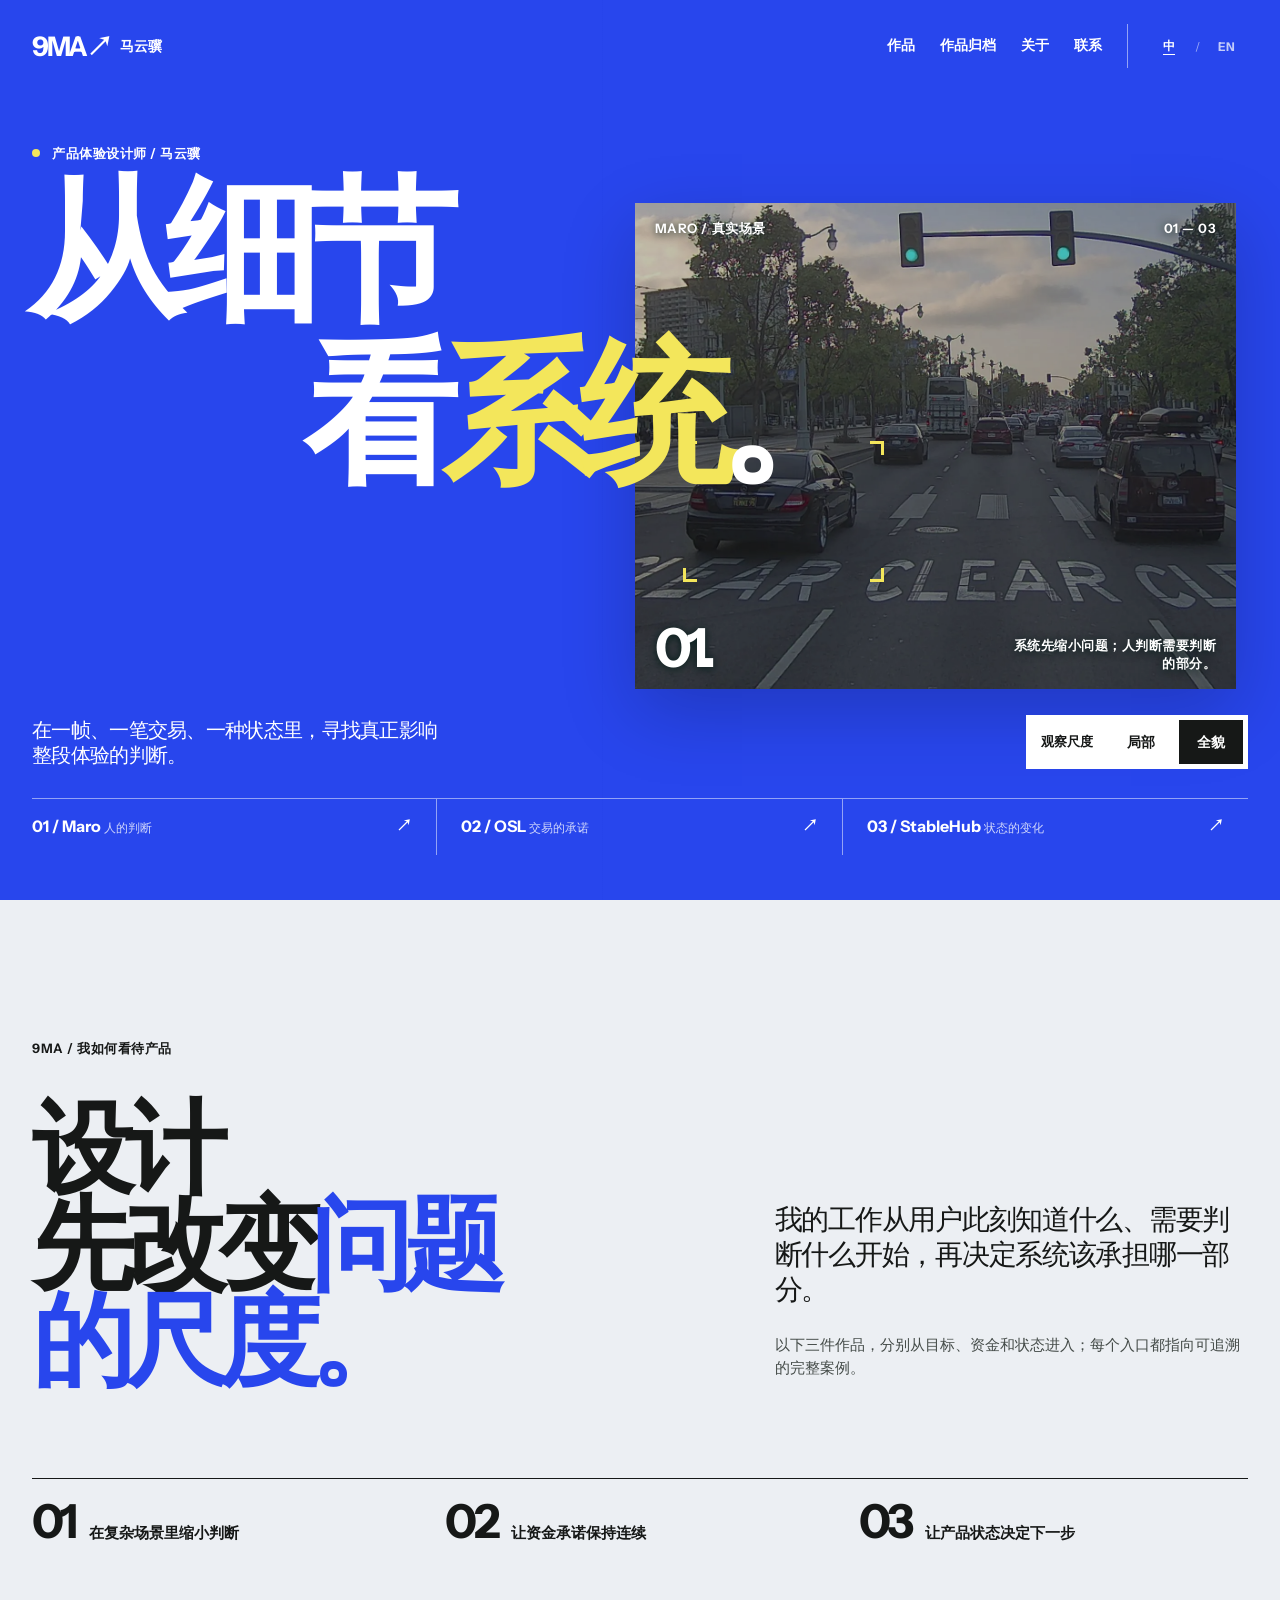
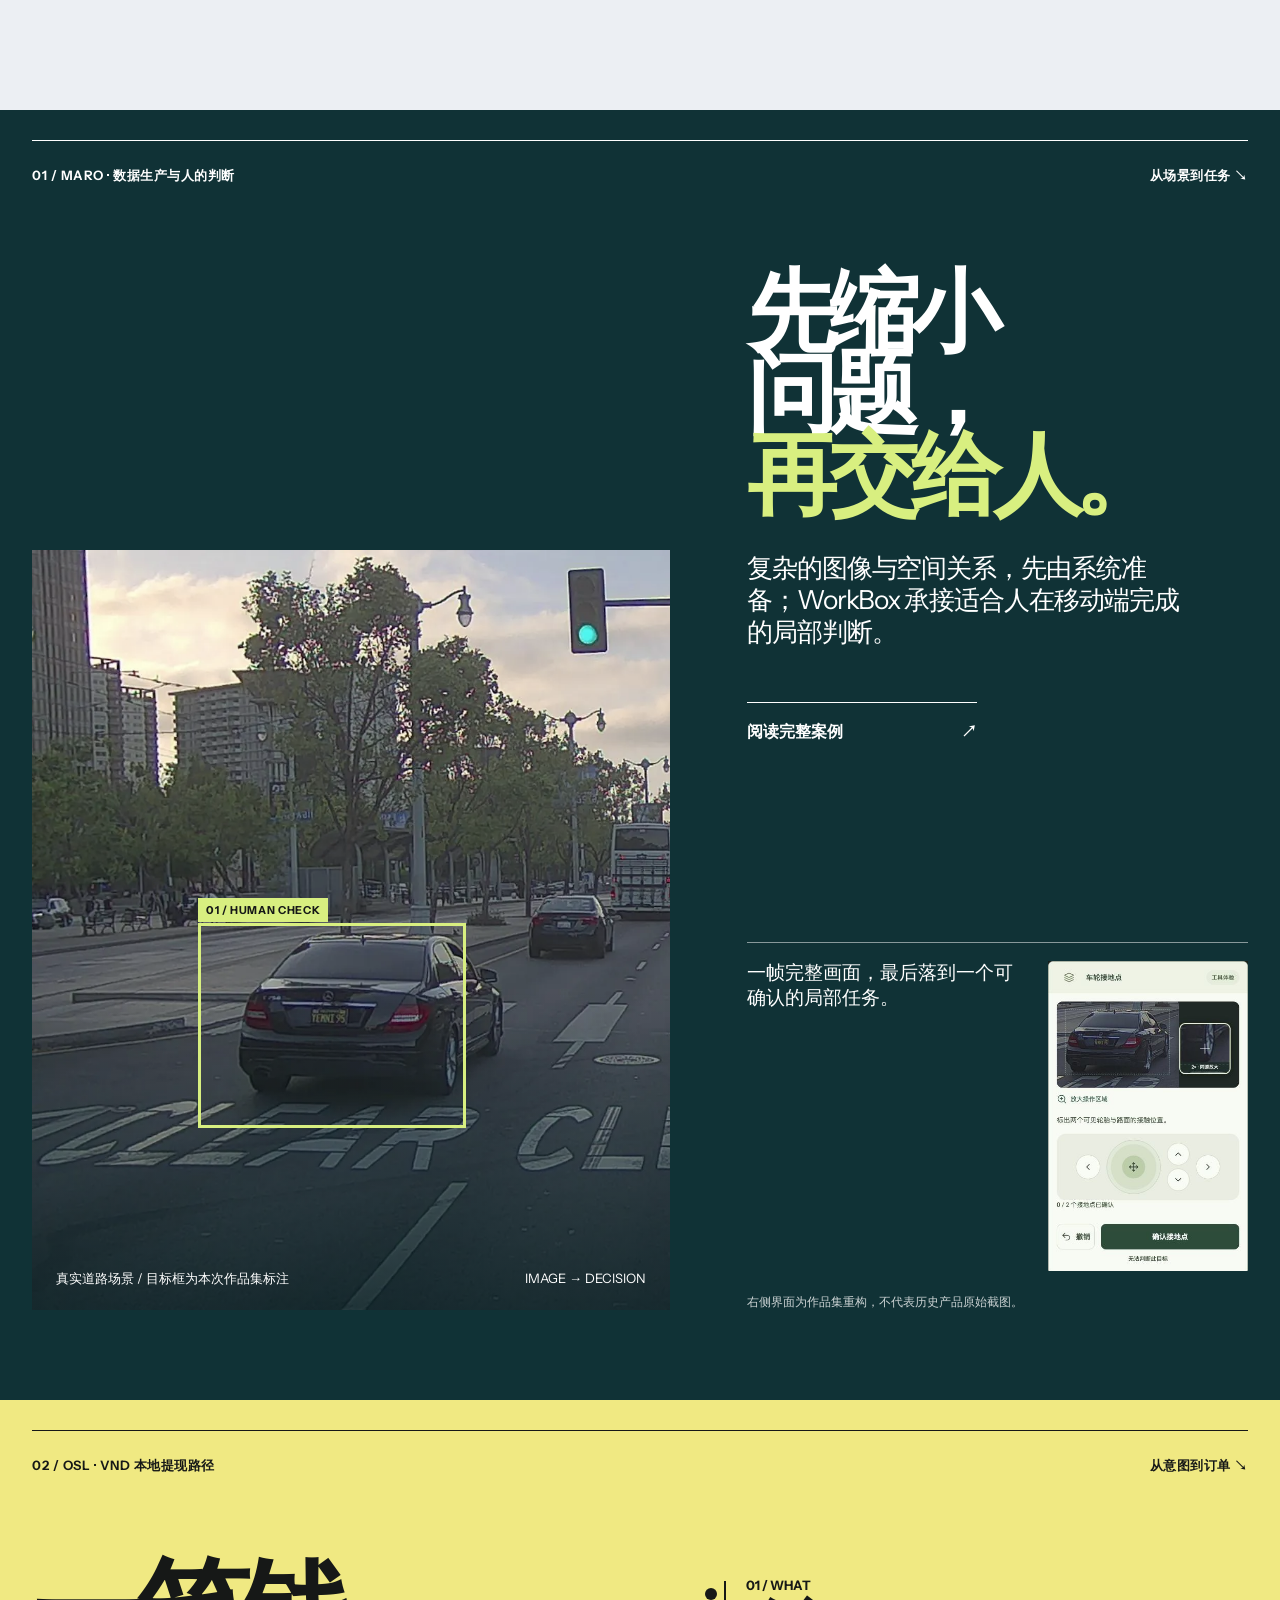
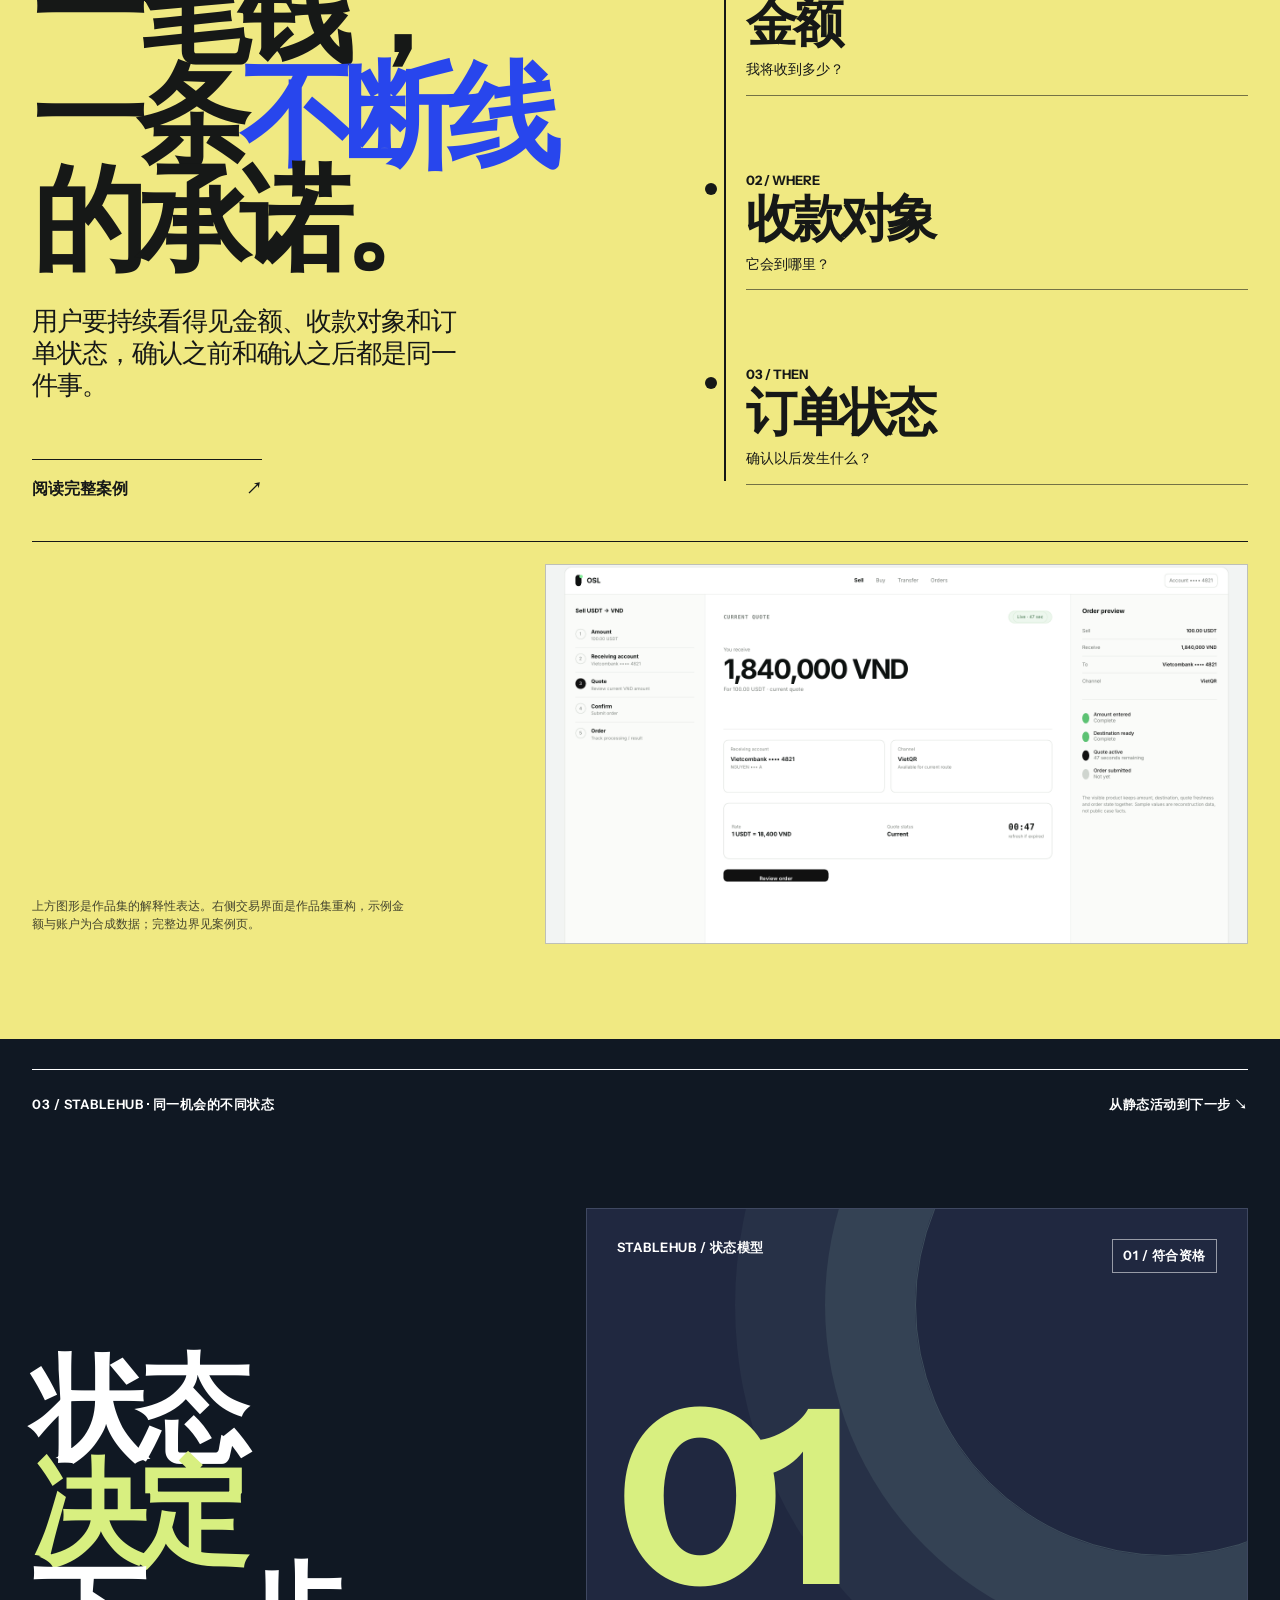
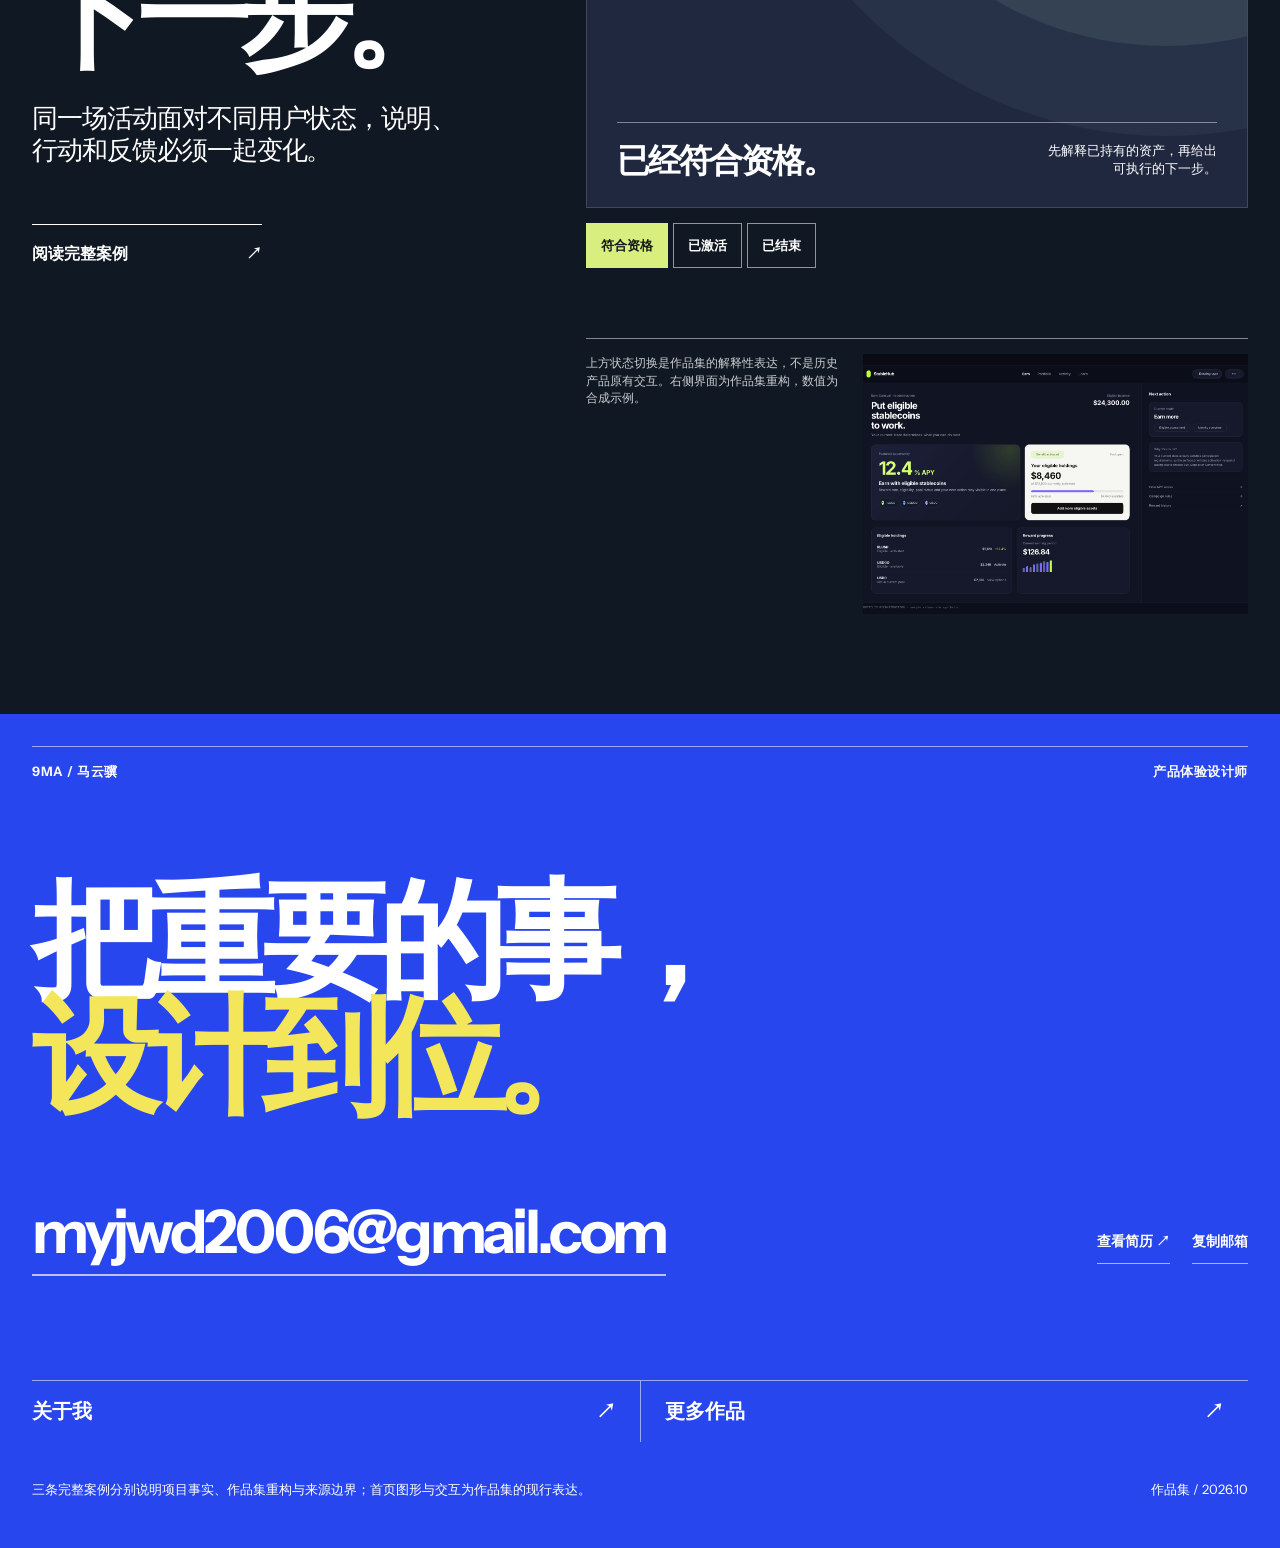
==== commit bd7402a9: "Improve public portfolio candidate evidence and navigation" ====
--- a/next/index.html
+++ b/next/index.html
@@ -1,2 +1,2 @@
 <!DOCTYPE html><html lang="zh-CN" dir="ltr" data-site-locale="cn"> <head><meta charset="UTF-8"><meta name="viewport" content="width=device-width, initial-scale=1"><meta name="theme-color" content="#2846ed"><link rel="icon" type="image/svg+xml" href="/next/favicon.svg"><meta name="description" content="视觉、交互和产品判断，最终都要落到真实产品和真实使用中。"><meta property="og:title" content="马云骥 — 产品体验设计师"><meta property="og:description" content="视觉、交互和产品判断，最终都要落到真实产品和真实使用中。"><meta property="og:type" content="website"><title>马云骥 — 产品体验设计师</title><style>@font-face{font-family:Instrument Sans Variable;font-style:normal;font-display:swap;font-weight:400 700;src:url(/next/_astro/instrument-sans-latin-ext-wght-normal.B5bTHO_g.woff2)format("woff2-variations");unicode-range:U+100-2BA,U+2BD-2C5,U+2C7-2CC,U+2CE-2D7,U+2DD-2FF,U+304,U+308,U+329,U+1D00-1DBF,U+1E00-1E9F,U+1EF2-1EFF,U+2020,U+20A0-20AB,U+20AD-20C0,U+2113,U+2C60-2C7F,U+A720-A7FF}@font-face{font-family:Instrument Sans Variable;font-style:normal;font-display:swap;font-weight:400 700;src:url(/next/_astro/instrument-sans-latin-wght-normal.BbzFLZTg.woff2)format("woff2-variations");unicode-range:U+??,U+131,U+152-153,U+2BB-2BC,U+2C6,U+2DA,U+2DC,U+304,U+308,U+329,U+2000-206F,U+20AC,U+2122,U+2191,U+2193,U+2212,U+2215,U+FEFF,U+FFFD}@font-face{font-family:Inter Variable;font-style:normal;font-display:swap;font-weight:100 900;src:url(/next/_astro/inter-cyrillic-ext-wght-normal.BOeWTOD4.woff2)format("woff2-variations");unicode-range:U+460-52F,U+1C80-1C8A,U+20B4,U+2DE0-2DFF,U+A640-A69F,U+FE2E-FE2F}@font-face{font-family:Inter Variable;font-style:normal;font-display:swap;font-weight:100 900;src:url(/next/_astro/inter-cyrillic-wght-normal.DqGufNeO.woff2)format("woff2-variations");unicode-range:U+301,U+400-45F,U+490-491,U+4B0-4B1,U+2116}@font-face{font-family:Inter Variable;font-style:normal;font-display:swap;font-weight:100 900;src:url(/next/_astro/inter-greek-ext-wght-normal.DlzME5K_.woff2)format("woff2-variations");unicode-range:U+1F??}@font-face{font-family:Inter Variable;font-style:normal;font-display:swap;font-weight:100 900;src:url(/next/_astro/inter-greek-wght-normal.CkhJZR-_.woff2)format("woff2-variations");unicode-range:U+370-377,U+37A-37F,U+384-38A,U+38C,U+38E-3A1,U+3A3-3FF}@font-face{font-family:Inter Variable;font-style:normal;font-display:swap;font-weight:100 900;src:url(/next/_astro/inter-vietnamese-wght-normal.CBcvBZtf.woff2)format("woff2-variations");unicode-range:U+102-103,U+110-111,U+128-129,U+168-169,U+1A0-1A1,U+1AF-1B0,U+300-301,U+303-304,U+308-309,U+323,U+329,U+1EA0-1EF9,U+20AB}@font-face{font-family:Inter Variable;font-style:normal;font-display:swap;font-weight:100 900;src:url(/next/_astro/inter-latin-ext-wght-normal.DO1Apj_S.woff2)format("woff2-variations");unicode-range:U+100-2BA,U+2BD-2C5,U+2C7-2CC,U+2CE-2D7,U+2DD-2FF,U+304,U+308,U+329,U+1D00-1DBF,U+1E00-1E9F,U+1EF2-1EFF,U+2020,U+20A0-20AB,U+20AD-20C0,U+2113,U+2C60-2C7F,U+A720-A7FF}@font-face{font-family:Inter Variable;font-style:normal;font-display:swap;font-weight:100 900;src:url(/next/_astro/inter-latin-wght-normal.Dx4kXJAl.woff2)format("woff2-variations");unicode-range:U+??,U+131,U+152-153,U+2BB-2BC,U+2C6,U+2DA,U+2DC,U+304,U+308,U+329,U+2000-206F,U+20AC,U+2122,U+2191,U+2193,U+2212,U+2215,U+FEFF,U+FFFD}
-</style><link rel="stylesheet" href="/next/_astro/index.CU_rjoNZ.css"></head> <body class="page page--home theme--redesign" data-route="home"> <a class="skip" href="#selected-work">跳到作品</a> <main id="main-content"> <section class="hero" id="top" aria-labelledby="hero-title" data-lens="system"> <header class="mast frame"><a class="brand" href="#top" aria-label="9MA 返回顶部"><strong>9MA↗</strong><span>马云骥</span></a><span class="mast-note micro">PRODUCT EXPERIENCE DESIGNER / 9MA</span><nav aria-label="主要导航"><a href="#selected-work">作品</a><a href="/next/about/">关于</a><div class="mast-locale" role="group" aria-label="语言 / Language"><button type="button" data-locale="cn" aria-pressed="true" aria-label="切换到中文">中</button><span aria-hidden="true">/</span><button type="button" data-locale="en" aria-pressed="false" aria-label="Switch to English">EN</button></div><button class="menu-toggle" type="button" data-menu-toggle aria-expanded="false" aria-controls="mobile-menu" aria-label="打开菜单" data-i18n-aria-label="common.actions.openMenu"><span></span><span></span></button></nav></header> <div class="mobile-menu" id="mobile-menu" data-mobile-menu hidden><nav aria-label="移动导航"><a href="#selected-work" data-recon-label data-recon-en="Work" data-recon-cn="作品">作品</a><a href="/next/archive/" data-recon-label data-recon-en="Archive" data-recon-cn="作品归档">作品归档</a><a href="/next/about/" data-recon-label data-recon-en="About" data-recon-cn="关于">关于</a><a href="#contact" data-recon-label data-recon-en="Contact" data-recon-cn="联系">联系</a></nav></div> <div class="hero-stage"> <div class="hero-kicker micro"><i aria-hidden="true"></i>产品体验设计师 / 马云骥</div> <h1 class="hero-title" id="hero-title"><span>从细节</span><span>看<em>系统</em>。</span></h1> <div class="hero-scene" role="img" aria-label="Maro 案例的真实道路图像。焦点框表示在复杂画面中识别需要人判断的局部车辆。"> <div class="scene-photo"></div><i class="scene-corner tl"></i><i class="scene-corner tr"></i><i class="scene-corner bl"></i><i class="scene-corner br"></i> <div class="scene-top micro"><span>MARO / 真实场景</span><span>01 — 03</span></div> <div class="scene-bottom micro"><span class="scene-count" aria-hidden="true">01.</span><span id="scene-caption">系统先缩小问题；人判断需要判断的部分。</span></div> </div> <div class="hero-bottom frame"><p class="hero-deck">在一帧、一笔交易、一种状态里，寻找真正影响整段体验的判断。</p><div class="lens" role="group" aria-label="切换观察尺度"><span>观察尺度</span><button type="button" data-lens-button="detail" aria-pressed="false">局部</button><button type="button" data-lens-button="system" aria-pressed="true">全貌</button></div></div> </div> <div class="hero-rail frame" aria-label="进入精选案例"><a href="#maro"><span>01 / Maro <small>人的判断</small></span><span class="arrow">↗</span></a><a href="#osl"><span>02 / OSL <small>交易的承诺</small></span><span class="arrow">↗</span></a><a href="#stablehub"><span>03 / StableHub <small>状态的变化</small></span><span class="arrow">↗</span></a></div> </section> <div id="selected-work"> <section class="intro" aria-labelledby="intro-title"><div class="frame"><div class="intro-layout"><div><div class="micro">9MA / HOW I SEE A PRODUCT</div><h2 id="intro-title">设计<br>先改变<span>问题<br>的尺度。</span></h2></div><div class="intro-aside"><p>我的工作从用户此刻知道什么、需要判断什么开始，再决定系统该承担哪一部分。</p><small>以下三件作品，分别从目标、资金和状态进入；每个入口都指向可追溯的完整案例。</small></div></div><div class="intro-index" aria-label="三种切入方式"><div><b>01</b><span>在复杂场景里缩小判断</span></div><div><b>02</b><span>让资金承诺保持连续</span></div><div><b>03</b><span>让产品状态决定下一步</span></div></div></div></section> <section class="chapter maro" id="maro" aria-labelledby="maro-title"><div class="frame"><div class="chapter-head micro"><span>01 / MARO · 数据生产与人的判断</span><span>从场景到任务 ↘</span></div><div class="maro-grid"><div class="maro-copy"><h2 id="maro-title">先缩小<br>问题，<br><em>再交给人。</em></h2><p class="lead">复杂的图像与空间关系，先由系统准备；WorkBox 承接适合人在移动端完成的局部判断。</p><a class="more" href="/next/work/maro/" aria-label="在新标签页阅读 Maro 现行完整案例">阅读完整案例 <span class="arrow">↗</span></a></div><div class="maro-photo"><img src="/next/images/redesign/maro-road.webp" alt="Maro 案例使用的真实道路场景"><div class="maro-target" aria-hidden="true"></div><div class="maro-photo-note"><span>真实道路场景 / 目标框为本次视觉方向标注</span><span>IMAGE → DECISION</span></div></div><div class="maro-bridge"><p>一帧完整画面，最后落到一个可确认的局部任务。</p><img src="/next/images/maro/precision-zh-desktop.jpg" alt="WorkBox 精度任务的作品集重构界面"><small class="source-note">右侧界面为作品集重构，不代表历史产品原始截图。</small></div></div></div></section> <section class="chapter osl" id="osl" aria-labelledby="osl-title"><div class="frame"><div class="chapter-head micro"><span>02 / OSL · VND 本地提现路径</span><span>从意图到订单 ↘</span></div><div class="osl-stage"><div class="osl-copy"><h2 id="osl-title">一笔钱，<br>一条<em>不断线</em><br>的承诺。</h2><p class="lead">用户要持续看得见金额、收款对象和订单状态，确认之前和确认之后都是同一件事。</p><a class="more" href="/next/work/osl/" aria-label="在新标签页阅读 OSL 现行完整案例">阅读完整案例 <span class="arrow">↗</span></a></div><div class="flow" aria-label="OSL 交易理解链"><div><span>01 / WHAT</span><strong>金额</strong><small>我将收到多少？</small></div><div><span>02 / WHERE</span><strong>收款对象</strong><small>它会到哪里？</small></div><div><span>03 / THEN</span><strong>订单状态</strong><small>确认以后发生什么？</small></div></div><div class="osl-proof"><p class="source-note">图形表现为本次首页概念。右侧交易界面是作品集重构，示例金额与账户为合成数据，完整边界见案例页。</p><img src="/next/images/redesign/osl-transaction.png" alt="OSL 交易预览的作品集重构界面"></div></div></div></section> <section class="chapter stable" id="stablehub" aria-labelledby="stable-title"><div class="frame"><div class="chapter-head micro"><span>03 / STABLEHUB · 同一机会的不同状态</span><span>从静态活动到下一步 ↘</span></div><div class="stable-grid"><div class="stable-copy"><h2 id="stable-title">状态<br><em>决定</em><br>下一步。</h2><p class="lead">同一场活动面对不同用户状态，说明、行动和反馈必须一起变化。</p><a class="more" href="/next/work/stablehub/" aria-label="在新标签页阅读 StableHub 现行完整案例">阅读完整案例 <span class="arrow">↗</span></a></div><div><div class="state-object" data-state="eligible" aria-live="polite"><div class="state-top micro"><span>STABLEHUB / 状态模型</span><span id="state-badge">01 / 符合资格</span></div><div class="state-mark" aria-hidden="true" id="state-glyph">01</div><div class="state-text"><strong id="state-title">已经符合资格。</strong><small id="state-detail">先解释已持有的资产，再给出可执行的下一步。</small></div></div><div class="state-switch" role="group" aria-label="查看不同用户状态"><button type="button" data-state-button="eligible" aria-pressed="true">符合资格</button><button type="button" data-state-button="active" aria-pressed="false">已激活</button><button type="button" data-state-button="finished" aria-pressed="false">已结束</button></div></div><div class="stable-proof"><p class="source-note">上方交互用于表达本次作品集方向，不是 StableHub 产品原有交互。右侧是作品集重构界面，数值为合成示例。</p><img src="/next/images/redesign/stablehub-surface.png" alt="StableHub 活动界面的作品集重构示例"></div></div></div></section> </div> </main> <footer class="end" id="contact"><div class="frame"> <div class="end-head micro"><span>9MA / 马云骥</span><span>产品体验设计师</span></div> <h2>把重要的事，<br><span>设计到位。</span></h2> <div class="contact-content end-contact"> <a class="end-email" href="mailto:myjwd2006@gmail.com" data-contact-email>myjwd2006@gmail.com</a> <div class="end-actions"> <a href="/next/resume/Yunji-Ma-Resume.pdf" target="_blank" rel="noreferrer" data-resume-link data-recon-label data-recon-en="View résumé ↗" data-recon-cn="查看简历 ↗">查看简历 ↗</a> <button type="button" data-copy-email data-copy-default-en="Copy email" data-copy-default-cn="复制邮箱" data-copy-success-en="Email copied" data-copy-success-cn="邮箱已复制" data-copy-failure-en="Copy unavailable — select the email above" data-copy-failure-cn="无法自动复制，请选择上方邮箱" data-recon-label data-recon-en="Copy email" data-recon-cn="复制邮箱">复制邮箱</button> </div> <p class="end-copy-status" data-copy-status aria-live="polite"></p> </div> <div class="end-links"><a href="/next/about/">关于我 <span class="arrow">↗</span></a><a href="/next/archive/">更多作品 <span class="arrow">↗</span></a></div> <div class="end-foot"><span>三条完整案例分别说明项目事实、作品集重构与来源边界；首页图形与交互为作品集的现行表达。</span><span>作品集 / 2026.10</span></div> </div></footer> <script type="module" src="/next/_astro/index.astro_astro_type_script_index_0_lang.DCBeWiTB.js"></script><script type="module" src="/next/_astro/index.astro_astro_type_script_index_1_lang.Dhugz4Aa.js"></script></body> </html>+</style><link rel="stylesheet" href="/next/_astro/index.Pk4VrFB0.css"></head> <body class="page page--home theme--redesign" data-route="home"> <a class="skip" href="#selected-work">跳到作品</a> <main id="main-content"> <section class="hero" id="top" aria-labelledby="hero-title" data-lens="system"> <header class="mast frame"><a class="brand" href="#top" aria-label="9MA 返回顶部"><strong>9MA↗</strong><span>马云骥</span></a><nav aria-label="主要导航"><a href="#selected-work">作品</a><a href="/next/archive/">作品归档</a><a href="/next/about/">关于</a><a href="#contact">联系</a><div class="mast-locale" role="group" aria-label="语言 / Language"><button type="button" data-locale="cn" aria-pressed="true" aria-label="切换到中文">中</button><span aria-hidden="true">/</span><button type="button" data-locale="en" aria-pressed="false" aria-label="Switch to English">EN</button></div><button class="menu-toggle" type="button" data-menu-toggle aria-expanded="false" aria-controls="mobile-menu" aria-label="打开菜单" data-i18n-aria-label="common.actions.openMenu"><span></span><span></span></button></nav></header> <div class="mobile-menu" id="mobile-menu" data-mobile-menu hidden><nav aria-label="移动导航"><a href="#selected-work" data-recon-label data-recon-en="Work" data-recon-cn="作品">作品</a><a href="/next/archive/" data-recon-label data-recon-en="Archive" data-recon-cn="作品归档">作品归档</a><a href="/next/about/" data-recon-label data-recon-en="About" data-recon-cn="关于">关于</a><a href="#contact" data-recon-label data-recon-en="Contact" data-recon-cn="联系">联系</a></nav></div> <div class="hero-stage"> <div class="hero-kicker micro"><i aria-hidden="true"></i>产品体验设计师 / 马云骥</div> <h1 class="hero-title" id="hero-title"><span>从细节</span><span>看<em>系统</em>。</span></h1> <div class="hero-scene" role="img" aria-label="Maro 案例的真实道路图像。焦点框表示在复杂画面中识别需要人判断的局部车辆。"> <div class="scene-photo"></div><i class="scene-corner tl"></i><i class="scene-corner tr"></i><i class="scene-corner bl"></i><i class="scene-corner br"></i> <div class="scene-top micro"><span>MARO / 真实场景</span><span>01 — 03</span></div> <div class="scene-bottom micro"><span class="scene-count" aria-hidden="true">01.</span><span id="scene-caption">系统先缩小问题；人判断需要判断的部分。</span></div> </div> <div class="hero-bottom frame"><p class="hero-deck">在一帧、一笔交易、一种状态里，寻找真正影响整段体验的判断。</p><div class="lens" role="group" aria-label="切换观察尺度"><span>观察尺度</span><button type="button" data-lens-button="detail" aria-pressed="false">局部</button><button type="button" data-lens-button="system" aria-pressed="true">全貌</button></div></div> </div> <div class="hero-rail frame" aria-label="进入精选案例"><a href="#maro"><span>01 / Maro <small>人的判断</small></span><span class="arrow">↗</span></a><a href="#osl"><span>02 / OSL <small>交易的承诺</small></span><span class="arrow">↗</span></a><a href="#stablehub"><span>03 / StableHub <small>状态的变化</small></span><span class="arrow">↗</span></a></div> </section> <div id="selected-work"> <section class="intro" aria-labelledby="intro-title"><div class="frame"><div class="intro-layout"><div><div class="micro">9MA / HOW I SEE A PRODUCT</div><h2 id="intro-title">设计<br>先改变<span>问题<br>的尺度。</span></h2></div><div class="intro-aside"><p>我的工作从用户此刻知道什么、需要判断什么开始，再决定系统该承担哪一部分。</p><small>以下三件作品，分别从目标、资金和状态进入；每个入口都指向可追溯的完整案例。</small></div></div><div class="intro-index" aria-label="三种切入方式"><div><b>01</b><span>在复杂场景里缩小判断</span></div><div><b>02</b><span>让资金承诺保持连续</span></div><div><b>03</b><span>让产品状态决定下一步</span></div></div></div></section> <section class="chapter maro" id="maro" aria-labelledby="maro-title"><div class="frame"><div class="chapter-head micro"><span>01 / MARO · 数据生产与人的判断</span><span>从场景到任务 ↘</span></div><div class="maro-grid"><div class="maro-copy"><h2 id="maro-title">先缩小<br>问题，<br><em>再交给人。</em></h2><p class="lead">复杂的图像与空间关系，先由系统准备；WorkBox 承接适合人在移动端完成的局部判断。</p><a class="more" href="/next/work/maro/" aria-label="阅读 Maro 完整案例">阅读完整案例 <span class="arrow">↗</span></a></div><div class="maro-photo"><img src="/next/images/redesign/maro-road.webp" width="1920" height="1080" loading="lazy" decoding="async" alt="Maro 案例使用的真实道路场景"><div class="maro-target" aria-hidden="true"></div><div class="maro-photo-note"><span>真实道路场景 / 目标框为本次视觉方向标注</span><span>IMAGE → DECISION</span></div></div><div class="maro-bridge"><p>一帧完整画面，最后落到一个可确认的局部任务。</p><img src="/next/images/maro/precision-zh-desktop.jpg" width="390" height="611" loading="lazy" decoding="async" alt="WorkBox 精度任务的作品集重构界面"><small class="source-note">右侧界面为作品集重构，不代表历史产品原始截图。</small></div></div></div></section> <section class="chapter osl" id="osl" aria-labelledby="osl-title"><div class="frame"><div class="chapter-head micro"><span>02 / OSL · VND 本地提现路径</span><span>从意图到订单 ↘</span></div><div class="osl-stage"><div class="osl-copy"><h2 id="osl-title">一笔钱，<br>一条<em>不断线</em><br>的承诺。</h2><p class="lead">用户要持续看得见金额、收款对象和订单状态，确认之前和确认之后都是同一件事。</p><a class="more" href="/next/work/osl/" aria-label="阅读 OSL 完整案例">阅读完整案例 <span class="arrow">↗</span></a></div><div class="flow" aria-label="OSL 交易理解链"><div><span>01 / WHAT</span><strong>金额</strong><small>我将收到多少？</small></div><div><span>02 / WHERE</span><strong>收款对象</strong><small>它会到哪里？</small></div><div><span>03 / THEN</span><strong>订单状态</strong><small>确认以后发生什么？</small></div></div><div class="osl-proof"><p class="source-note">图形表现为本次首页概念。右侧交易界面是作品集重构，示例金额与账户为合成数据，完整边界见案例页。</p><img src="/next/images/redesign/osl-transaction.png" width="1600" height="1000" loading="lazy" decoding="async" alt="OSL 交易预览的作品集重构界面"></div></div></div></section> <section class="chapter stable" id="stablehub" aria-labelledby="stable-title"><div class="frame"><div class="chapter-head micro"><span>03 / STABLEHUB · 同一机会的不同状态</span><span>从静态活动到下一步 ↘</span></div><div class="stable-grid"><div class="stable-copy"><h2 id="stable-title">状态<br><em>决定</em><br>下一步。</h2><p class="lead">同一场活动面对不同用户状态，说明、行动和反馈必须一起变化。</p><a class="more" href="/next/work/stablehub/" aria-label="阅读 StableHub 完整案例">阅读完整案例 <span class="arrow">↗</span></a></div><div><div class="state-object" data-state="eligible" aria-live="polite"><div class="state-top micro"><span>STABLEHUB / 状态模型</span><span id="state-badge">01 / 符合资格</span></div><div class="state-mark" aria-hidden="true" id="state-glyph">01</div><div class="state-text"><strong id="state-title">已经符合资格。</strong><small id="state-detail">先解释已持有的资产，再给出可执行的下一步。</small></div></div><div class="state-switch" role="group" aria-label="查看不同用户状态"><button type="button" data-state-button="eligible" aria-pressed="true">符合资格</button><button type="button" data-state-button="active" aria-pressed="false">已激活</button><button type="button" data-state-button="finished" aria-pressed="false">已结束</button></div></div><div class="stable-proof"><p class="source-note">上方交互用于表达本次作品集方向，不是 StableHub 产品原有交互。右侧是作品集重构界面，数值为合成示例。</p><img src="/next/images/redesign/stablehub-surface.png" width="1600" height="1000" loading="lazy" decoding="async" alt="StableHub 活动界面的作品集重构示例"></div></div></div></section> </div> </main> <footer class="end" id="contact"><div class="frame"> <div class="end-head micro"><span>9MA / 马云骥</span><span>产品体验设计师</span></div> <h2>把重要的事，<br><span>设计到位。</span></h2> <div class="contact-content end-contact"> <a class="end-email" href="mailto:myjwd2006@gmail.com" data-contact-email>myjwd2006@gmail.com</a> <div class="end-actions"> <a href="/next/resume/Yunji-Ma-Resume.pdf" target="_blank" rel="noreferrer" data-resume-link data-recon-label data-recon-en="View résumé ↗" data-recon-cn="查看简历 ↗">查看简历 ↗</a> <button type="button" data-copy-email data-copy-default-en="Copy email" data-copy-default-cn="复制邮箱" data-copy-success-en="Email copied" data-copy-success-cn="邮箱已复制" data-copy-failure-en="Copy unavailable — select the email above" data-copy-failure-cn="无法自动复制，请选择上方邮箱" data-recon-label data-recon-en="Copy email" data-recon-cn="复制邮箱">复制邮箱</button> </div> <p class="end-copy-status" data-copy-status aria-live="polite"></p> </div> <div class="end-links"><a href="/next/about/">关于我 <span class="arrow">↗</span></a><a href="/next/archive/">更多作品 <span class="arrow">↗</span></a></div> <div class="end-foot"><span>三条完整案例分别说明项目事实、作品集重构与来源边界；首页图形与交互为作品集的现行表达。</span><span>作品集 / 2026.10</span></div> </div></footer> <script type="module" src="/next/_astro/index.astro_astro_type_script_index_0_lang.DCBeWiTB.js"></script><script type="module" src="/next/_astro/index.astro_astro_type_script_index_1_lang.DRN4gduv.js"></script></body> </html>
--- a/next/_astro/index.Pk4VrFB0.css
+++ b/next/_astro/index.Pk4VrFB0.css
@@ -0,0 +1 @@
+:root{--ink:#161817;--blue:#2846ed;--flash:#f3e65b;--paper:#eceff3;--forest:#103236;--lime:#d8ef80;--ease:cubic-bezier(.22,1,.36,1)}*{box-sizing:border-box}html{scroll-behavior:smooth}body{background:var(--ink);color:var(--ink);-webkit-font-smoothing:antialiased;margin:0;font-family:Instrument Sans Variable,PingFang SC,Noto Sans CJK SC,sans-serif}button,a{font:inherit}a{color:inherit}button{cursor:pointer}img{max-width:100%;display:block}::selection{background:var(--flash);color:var(--ink)}:focus-visible{outline:3px solid var(--flash);outline-offset:5px}.skip{z-index:1000;background:var(--flash);color:var(--ink);padding:10px 16px;position:fixed;top:-100px;left:12px}.skip:focus{top:12px}.micro{letter-spacing:.04em;font-size:13px;font-weight:650;line-height:1.35}.frame{width:min(100% - 64px,1740px);margin-inline:auto}.arrow{transition:transform .35s var(--ease);display:inline-block}a:hover .arrow,a:focus-visible .arrow{transform:translate(4px,-4px)}.hero{min-height:900px;background:var(--blue);color:#fff;isolation:isolate;min-height:100svh;position:relative;overflow:hidden}.hero:before{content:"";opacity:.55;pointer-events:none;background:linear-gradient(90deg,#0000 47%,#082bd31a 47.08%,#0000 47.16%);position:absolute;inset:0}.mast{z-index:8;grid-template-columns:1fr auto;align-items:start;gap:30px;padding-top:24px;display:grid;position:relative}.brand{align-items:center;gap:10px;min-height:44px;text-decoration:none;display:flex}.brand strong{letter-spacing:-.09em;font-size:27px;line-height:1}.brand span{font-size:14px;font-weight:620}.mast nav{justify-self:end;gap:25px;display:flex}.mast nav a{border-bottom:1px solid #0000;align-items:center;min-height:44px;padding:3px 0;font-size:14px;font-weight:650;text-decoration:none;display:inline-flex}.mast nav a:hover,.mast nav a:focus-visible{border-color:currentColor}.hero-stage{min-height:640px;width:100%;max-width:2000px;min-height:calc(100svh - 170px);margin:auto;position:relative}.hero-kicker{z-index:5;align-items:center;gap:12px;display:flex;position:absolute;top:10.5%;left:calc(50% + min(100% - 64px,1740px)/-2)}.hero-kicker i{background:var(--flash);border-radius:50%;width:8px;height:8px}.hero-title{z-index:4;letter-spacing:-.11em;pointer-events:none;margin:0;font-size:clamp(96px,12.1vw,236px);font-weight:780;line-height:.93;position:absolute;top:15%;left:2.1%;right:2.1%}.hero-title span{white-space:nowrap;display:block}.hero-title span:nth-child(2){margin-top:1.5vw;margin-left:22.5%}.hero-title em{color:var(--flash);font-style:normal}.hero-scene{z-index:2;width:min(47vw,790px);height:min(54vh,540px);min-height:430px;transition:clip-path .65s var(--ease),transform .65s var(--ease);background:#24443d;position:absolute;top:18.5%;right:3.4%;overflow:hidden;box-shadow:0 24px 70px #00000032}.scene-photo{filter:saturate(.77)brightness(.76);transition:transform 1s var(--ease),background-position 1s var(--ease);background-image:url(/next/images/redesign/maro-road.webp);background-position:30%;background-size:cover;position:absolute;inset:0;transform:scale(1.01)}.hero[data-lens=detail] .scene-photo{filter:saturate(.95)brightness(.75);transform:scale(2.05)translate(30%,-10%)}.scene-corner{z-index:2;border-color:var(--flash);width:14px;height:14px;transition:all .75s var(--ease);border-style:solid;position:absolute}.scene-corner.tl{border-width:3px 0 0 3px;top:49%;left:8%}.scene-corner.tr{border-width:3px 3px 0 0;top:49%;left:39%}.scene-corner.bl{border-width:0 0 3px 3px;top:75%;left:8%}.scene-corner.br{border-width:0 3px 3px 0;top:75%;left:39%}.hero[data-lens=detail] .scene-corner.tl{top:22%;left:15%}.hero[data-lens=detail] .scene-corner.tr{top:22%;left:75%}.hero[data-lens=detail] .scene-corner.bl{top:83%;left:15%}.hero[data-lens=detail] .scene-corner.br{top:83%;left:75%}.scene-top,.scene-bottom{z-index:3;color:#fff;text-shadow:0 1px 10px #001b18;justify-content:space-between;gap:20px;display:flex;position:absolute;left:20px;right:20px}.scene-top{top:17px}.scene-bottom{align-items:end;bottom:17px}.scene-bottom span:last-child{text-align:right;max-width:205px}.scene-count{letter-spacing:-.09em;font-size:54px;font-weight:720;line-height:.85}.hero-bottom{z-index:6;grid-template-columns:minmax(0,1fr) auto;align-items:end;gap:25px;display:grid;position:absolute;bottom:29px;left:0;right:0}.hero-deck{letter-spacing:-.035em;max-width:410px;margin:0;font-size:20px;font-weight:560;line-height:1.28}.lens{color:var(--ink);background:#fff;justify-self:end;align-items:center;gap:6px;padding:5px;display:flex}.lens span{padding:0 10px;font-size:13px;font-weight:680}.lens button{min-width:64px;min-height:44px;color:var(--ink);background:0 0;border:0;padding:8px 12px;font-size:14px;font-weight:720;transition:background .25s,color .25s}.lens button[aria-pressed=true]{background:var(--ink);color:#fff}.lens button:hover:not([aria-pressed=true]){background:#dfe5ff}.hero-rail{z-index:7;border-top:1px solid #ffffff80;grid-template-columns:repeat(3,minmax(0,1fr));gap:0;display:grid;position:relative}.hero-rail a{border-right:1px solid #ffffff80;justify-content:space-between;align-items:center;gap:20px;padding:16px 24px 18px 0;font-size:16px;font-weight:710;text-decoration:none;display:flex;position:relative}.hero-rail a:not(:first-child){padding-left:24px}.hero-rail a:last-child{border-right:0}.hero-rail a:hover,.hero-rail a:focus-visible{color:var(--flash)}.hero-rail small{opacity:.78;font-size:12px;font-weight:560}.intro{background:var(--paper);padding:140px 0 160px}.intro-layout{grid-template-columns:1.15fr .85fr;align-items:end;gap:8vw;display:grid}.intro h2{letter-spacing:-.09em;margin:42px 0 0;font-size:clamp(64px,8vw,154px);font-weight:770;line-height:.94}.intro h2 span{color:var(--blue)}.intro-aside{max-width:480px;padding-bottom:9px}.intro-aside p{letter-spacing:-.045em;margin:0;font-size:clamp(22px,2.2vw,37px);font-weight:570;line-height:1.23}.intro-aside small{color:#454c49;margin-top:28px;font-size:15px;line-height:1.5;display:block}.intro-index{border-top:1px solid var(--ink);grid-template-columns:repeat(3,1fr);gap:24px;margin-top:90px;padding-top:13px;display:grid}.intro-index div{align-items:baseline;gap:15px;display:flex}.intro-index b{letter-spacing:-.08em;font-size:47px}.intro-index span{font-size:15px;font-weight:650}.chapter{position:relative;overflow:hidden}.chapter-head{border-top:1px solid;justify-content:space-between;gap:24px;padding-top:26px;display:flex}.chapter-head .micro{opacity:.82}.chapter h2{letter-spacing:-.09em;margin:0;font-size:clamp(70px,8.9vw,172px);font-weight:770;line-height:.91}.chapter .lead{letter-spacing:-.04em;margin:0;font-size:clamp(20px,2.05vw,32px);line-height:1.22}.chapter .more{border-top:1px solid;justify-content:space-between;align-items:center;gap:44px;min-width:230px;min-height:44px;padding-top:15px;font-size:16px;font-weight:730;text-decoration:none;display:inline-flex}.chapter .source-note{opacity:.78;font-size:12px;line-height:1.45}.maro{background:var(--forest);color:#fff;min-height:960px;padding:30px 0 90px}.maro-grid{grid-template-rows:auto minmax(520px,auto);grid-template-columns:1.12fr .88fr;gap:44px 6vw;padding-top:85px;display:grid}.maro-copy{flex-direction:column;grid-area:1/2;align-items:start;display:flex}.maro-copy h2{max-width:680px;font-size:clamp(74px,7vw,120px)}.maro-copy h2 em{color:var(--lime);font-style:normal}.maro-copy .lead{max-width:440px;margin-top:38px}.maro-copy .more{margin-top:54px}.maro-photo{grid-area:1/1/3;align-self:end;height:min(76vw,760px);min-height:600px;position:relative;overflow:hidden}.maro-photo img{object-fit:cover;object-position:0% center;filter:saturate(.8);width:100%;height:100%}.maro-photo:after{content:"";background:linear-gradient(#0000 58%,#071f22b5);position:absolute;inset:0}.maro-target{z-index:2;border:3px solid var(--lime);width:42%;height:27%;position:absolute;top:49%;left:26%}.maro-target:after{content:"01 / HUMAN CHECK";background:var(--lime);color:var(--ink);letter-spacing:.06em;padding:5px 8px;font-size:11px;font-weight:800;position:absolute;top:-28px;left:-3px}.maro-photo-note{z-index:3;justify-content:space-between;gap:25px;font-size:13px;display:flex;position:absolute;bottom:22px;left:24px;right:24px}.maro-bridge{border-top:1px solid #ffffff80;grid-area:2/2;grid-template-columns:1fr auto;align-self:end;gap:22px;padding-top:18px;display:grid;position:relative}.maro-bridge p{max-width:270px;margin:0;font-size:19px;line-height:1.3}.maro-bridge img{object-fit:cover;object-position:top;background:#12241d;width:200px;height:310px}.maro-bridge small{opacity:.75;grid-column:1/-1}.osl{color:var(--ink);background:#f0e982;padding:30px 0 95px}.osl-stage{grid-template-columns:1fr .92fr;gap:38px 6vw;min-height:790px;padding-top:84px;display:grid}.osl-copy h2{max-width:760px}.osl-copy h2 em{color:var(--blue);font-style:normal}.osl-copy .lead{max-width:430px;margin-top:35px}.osl-copy .more{margin-top:58px}.flow{flex-direction:column;justify-content:space-between;align-self:stretch;padding:18px 0 18px 8%;display:flex;position:relative}.flow:before{content:"";border-left:2px solid var(--ink);position:absolute;top:4%;bottom:4%;left:4%}.flow div{border-bottom:1px solid #16181790;padding-bottom:15px;position:relative}.flow div:before{content:"";background:var(--ink);border-radius:50%;width:12px;height:12px;position:absolute;top:11px;left:-8.2%}.flow span{margin-bottom:4px;font-size:13px;font-weight:700;display:block}.flow strong{letter-spacing:-.08em;font-size:clamp(34px,4vw,75px);line-height:1}.flow small{max-width:280px;margin-top:12px;font-size:14px;line-height:1.4;display:block}.osl-proof{border-top:1px solid var(--ink);grid-column:1/-1;grid-template-columns:.78fr 1.22fr;align-items:end;gap:5vw;padding-top:22px;display:grid}.osl-proof p{max-width:380px;font-size:16px;line-height:1.45}.osl-proof img{object-fit:cover;object-position:center 25%;border:1px solid #bec0b7;width:100%;max-height:380px}.stable{color:#fff;background:#101823;padding:30px 0 100px}.stable-grid{grid-template-columns:.85fr 1.15fr;align-items:end;gap:5vw;padding-top:95px;display:grid}.stable-copy h2 em{color:var(--lime);font-style:normal}.stable-copy .lead{max-width:440px;margin-top:35px}.stable-copy .more{margin-top:58px}.state-object{background:#202840;border:1px solid #8796b14b;flex-direction:column;justify-content:space-between;min-height:600px;padding:30px;display:flex;position:relative;overflow:hidden}.state-object:before{content:"";pointer-events:none;border:1px solid #8bb1a845;border-radius:50%;width:500px;height:500px;position:absolute;top:-155px;right:-170px;box-shadow:0 0 0 90px #8bb1a821,0 0 0 180px #8bb1a810}.state-object>div{z-index:1;position:relative}.state-top{justify-content:space-between;gap:20px;display:flex}.state-top span:last-child{border:1px solid #fff8;padding:7px 10px;font-size:13px}.state-mark{letter-spacing:-.1em;color:var(--lime);transition:color .4s var(--ease),transform .4s var(--ease);font-size:clamp(120px,19vw,330px);font-weight:740;line-height:.7}.state-object[data-state=eligible] .state-mark{color:#d8ef80}.state-object[data-state=active] .state-mark{color:#8bc8ff;transform:translate(10px)}.state-object[data-state=finished] .state-mark{color:#bdaddf;transform:translate(18px)}.state-object .state-text{border-top:1px solid #ffffff6e;justify-content:space-between;align-items:end;gap:24px;padding-top:18px;display:flex}.state-text strong{letter-spacing:-.06em;font-size:clamp(24px,2.6vw,42px);line-height:1.05}.state-text small{text-align:right;max-width:170px;font-size:13px;line-height:1.4}.state-switch{flex-wrap:wrap;gap:5px;margin-top:15px;display:flex}.state-switch button{color:#fff;background:0 0;border:1px solid #ffffff8a;min-height:45px;padding:9px 14px;font-size:13px;font-weight:650}.state-switch button[aria-pressed=true]{background:var(--lime);border-color:var(--lime);color:var(--ink)}.state-switch button:hover:not([aria-pressed=true]){background:#ffffff1b}.stable-proof{border-top:1px solid #ffffff7b;grid-column:2;grid-template-columns:1fr 1.5fr;align-items:start;gap:20px;margin-top:6px;padding-top:15px;display:grid}.stable-proof img{object-fit:cover;object-position:center 30%;width:100%;max-height:260px}.stable-proof p{margin:0;font-size:13px;line-height:1.5}.end{background:var(--blue);color:#fff;padding:32px 0 50px}.end-head{border-top:1px solid #ffffff8a;justify-content:space-between;padding-top:16px;display:flex}.end h2{letter-spacing:-.1em;margin:100px 0 130px;font-size:clamp(74px,10vw,180px);font-weight:770;line-height:.91}.end h2 span{color:var(--flash)}.end-links{border-top:1px solid #ffffff8a;grid-template-columns:1fr 1fr;display:grid}.end-links a{justify-content:space-between;padding:17px 24px 17px 0;font-size:20px;font-weight:680;text-decoration:none;display:flex}.end-links a+a{border-left:1px solid #ffffff8a;padding-left:24px}.end-foot{justify-content:space-between;gap:30px;max-width:100%;padding-top:38px;font-size:13px;line-height:1.45;display:flex}.end-foot span:first-child{max-width:660px}@media (max-width:1100px){.hero-title{font-size:12.5vw;top:19%}.hero-scene{width:53%;height:45vh;min-height:390px;top:23%}.hero-bottom{bottom:30px}.intro{padding:100px 0}.maro-grid{gap:30px 4vw}.maro-bridge img{width:145px;height:225px}.stable-grid{grid-template-columns:1fr 1fr}.state-object{min-height:520px}}@media (max-height:800px) and (min-width:701px){.hero-scene{height:min(49vh,360px);min-height:0;top:18%}.hero-bottom{bottom:26px}}@media (max-width:700px){.frame{width:calc(100% - 28px)}.micro{font-size:12px}.hero{min-height:0}.mast{grid-template-columns:1fr auto;gap:10px;padding-top:15px}.brand strong{font-size:25px}.brand span{font-size:12px}.mast nav{gap:14px}.mast nav a{font-size:12px}.hero-stage{flex-direction:column;min-height:0;padding:44px 14px 0;display:flex}.hero-kicker{margin-bottom:17px;position:static}.hero-title{letter-spacing:-.105em;z-index:4;margin:0 0 -9px;font-size:clamp(66px,17.7vw,110px);line-height:.96;position:relative;top:auto;left:auto;right:auto}.hero-title span:nth-child(2){margin:0 0 0 8%}.hero-scene{z-index:2;width:100%;height:360px;min-height:0;box-shadow:none;position:relative;top:auto;right:auto}.scene-top{top:11px;left:12px;right:12px}.scene-bottom{bottom:10px;left:12px;right:12px}.scene-count{font-size:37px}.scene-bottom span:last-child{max-width:165px}.hero-bottom{flex-direction:column;align-items:stretch;gap:16px;padding:22px 0 26px;display:flex;position:relative;bottom:auto;left:auto;right:auto}.hero-deck{max-width:340px;font-size:18px}.lens{place-self:flex-start}.hero-rail{grid-template-columns:1fr}.hero-rail a,.hero-rail a:not(:first-child){border-bottom:1px solid #ffffff80;border-right:0;padding:14px 0;font-size:16px}.hero-rail a:last-child{border-bottom:0}.intro{padding:86px 0 95px}.intro-layout{grid-template-columns:1fr;gap:30px}.intro h2{margin:25px 0 0;font-size:clamp(66px,16vw,96px)}.intro-aside p{font-size:24px}.intro-index{grid-template-columns:1fr;gap:10px;margin-top:55px}.intro-index div{border-bottom:1px solid #16181770;padding-bottom:10px}.intro-index b{font-size:36px}.chapter-head{padding-top:16px}.chapter h2{font-size:clamp(66px,15vw,110px)}.chapter .lead{font-size:21px}.maro,.osl,.stable{min-height:0;padding-bottom:70px}.maro-grid{flex-direction:column;gap:28px;padding-top:52px;display:flex}.maro-copy .lead,.osl-copy .lead,.stable-copy .lead{margin-top:23px}.maro-copy .more,.osl-copy .more,.stable-copy .more{margin-top:32px}.maro-photo{order:2;align-self:auto;width:100%;height:470px;min-height:0}.maro-photo-note{bottom:11px;left:12px;right:12px}.maro-bridge{order:3;width:100%}.maro-bridge img{width:140px;height:220px}.osl-stage{flex-direction:column;gap:42px;min-height:0;padding-top:52px;display:flex}.flow{gap:48px;margin-left:13px;padding-left:12%}.flow div:before{left:-13.7%}.flow strong{font-size:45px}.osl-proof{flex-direction:column;gap:10px;display:flex}.osl-proof img{max-height:230px}.stable-grid{flex-direction:column;align-items:stretch;gap:36px;padding-top:52px;display:flex}.state-object{min-height:440px;padding:18px}.state-mark{font-size:clamp(160px,47vw,230px)}.stable-proof{flex-direction:column;gap:13px;width:100%;display:flex}.stable-proof img{max-height:230px}.end{padding-bottom:30px}.end h2{margin:75px 0 90px;font-size:clamp(62px,15vw,108px)}.end-links{grid-template-columns:1fr}.end-links a+a{border-top:1px solid #ffffff8a;border-left:0;padding-left:0}.end-foot{flex-direction:column;gap:8px;padding-top:30px}.maro-copy h2{font-size:clamp(66px,15vw,110px)}.maro-target{width:54%;height:25%;top:50%;left:31%}}@media (max-width:390px){.mast nav a{font-size:11px}.hero-title{font-size:17vw}.hero-scene{height:310px}.scene-bottom span:last-child{font-size:11px}.maro-photo{height:410px}.state-object{min-height:400px}.state-text strong{font-size:25px}}@media (prefers-reduced-motion:reduce){html{scroll-behavior:auto}*,:before,:after{transition-duration:.01ms!important;animation-duration:.01ms!important}}.mast nav{align-items:center}.menu-toggle{color:#fff;background:0 0;border:1px solid #fff9;flex-direction:column;justify-content:center;align-items:center;gap:6px;min-width:44px;min-height:44px;margin-left:4px;display:none}.menu-toggle span{background:currentColor;width:19px;height:2px;transition:transform .25s;display:block}.menu-toggle[aria-expanded=true] span:first-child{transform:translateY(4px)rotate(45deg)}.menu-toggle[aria-expanded=true] span:last-child{transform:translateY(-4px)rotate(-45deg)}.mobile-menu[hidden]{display:none!important}.mobile-menu{z-index:7;color:#fff;background:#2846ed;padding:90px 28px 40px;position:fixed;inset:0;overflow:auto}.mobile-menu nav{border-top:1px solid #ffffff96;display:grid}.mobile-menu a{letter-spacing:-.04em;border-bottom:1px solid #ffffff96;align-items:center;min-height:75px;font-size:clamp(28px,7vw,54px);font-weight:710;text-decoration:none;display:flex}.mobile-menu a:hover,.mobile-menu a:focus-visible{color:var(--flash)}body.is-menu-open{overflow:hidden}.end-contact{grid-template-columns:minmax(0,1fr) auto;align-items:end;gap:20px 45px;margin:-45px 0 64px;display:grid}.end-email{letter-spacing:-.055em;overflow-wrap:anywhere;border-bottom:2px solid #ffffffab;width:max-content;max-width:100%;padding-bottom:9px;font-size:clamp(31px,4.7vw,75px);font-weight:680;line-height:1.1;text-decoration:none}.end-email:hover,.end-email:focus-visible{color:var(--flash);border-color:var(--flash)}.end-actions{align-items:center;gap:22px;padding-bottom:12px;font-size:14px;font-weight:690;display:flex}.end-actions a,.end-actions button{min-height:44px;color:inherit;cursor:pointer;white-space:nowrap;background:0 0;border:0;border-bottom:1px solid #fff9;align-items:center;padding:5px 0;text-decoration:none;display:inline-flex}.end-actions a:hover,.end-actions button:hover{color:var(--flash);border-color:var(--flash)}.end-copy-status{min-height:1.5em;color:var(--flash);grid-column:1/-1;margin:0;font-size:13px}.mast-locale{border-left:1px solid #ffffff80;align-items:center;gap:4px;padding-left:19px;display:flex}.mast-locale button{color:inherit;opacity:.72;background:0 0;border:0;min-width:44px;min-height:44px;padding:2px 4px;font-size:12px;font-weight:720}.mast-locale button[aria-pressed=true]{opacity:1;text-underline-offset:4px;text-decoration:underline}.mast-locale button:hover{opacity:1}.mast-locale span{opacity:.55;font-size:12px}html[data-site-locale=en] .hero-title{letter-spacing:-.055em;word-spacing:.075em;font-size:clamp(90px,11vw,202px)}html[data-site-locale=en] .hero-title span:nth-child(2){margin-left:12%}html[data-site-locale=en] .intro h2{letter-spacing:-.05em;word-spacing:.075em;font-size:clamp(61px,7.1vw,132px)}html[data-site-locale=en] .maro-copy h2{letter-spacing:-.05em;word-spacing:.075em;font-size:clamp(68px,6.5vw,110px)}html[data-site-locale=en] .osl-copy h2{letter-spacing:-.05em;word-spacing:.075em;font-size:clamp(66px,6.1vw,108px)}html[data-site-locale=en] .stable-copy h2{letter-spacing:-.05em;word-spacing:.075em;font-size:clamp(72px,7vw,118px)}html[data-site-locale=en] .end h2{letter-spacing:-.05em;word-spacing:.075em;font-size:clamp(76px,9vw,150px)}html[data-site-locale=en] .chapter .lead,html[data-site-locale=en] .intro-aside p{letter-spacing:-.012em;word-spacing:.045em}html[data-site-locale=en] .flow strong,html[data-site-locale=en] .state-text strong{letter-spacing:-.03em;word-spacing:.045em}@media (max-width:1100px){html[data-site-locale=en] .hero-title{font-size:11vw}}@media (min-width:701px) and (max-width:1000px){.mast{grid-template-columns:1fr auto}.mast nav a{white-space:nowrap}}@media (max-width:700px){.end-contact{margin:-45px 0 54px;display:block}.end-email{font-size:clamp(25px,7vw,35px);display:block}.end-actions{gap:27px;margin-top:18px;padding:0}.end-copy-status{margin-top:8px}.mast{grid-template-columns:auto 1fr}.mast nav{gap:8px}.mast nav>a{display:none}.menu-toggle{display:flex}.mast-locale{border-left:0;gap:1px;padding-left:0}.mast-locale button{min-width:44px;padding-inline:2px;font-size:11px}html[data-site-locale=en] .hero-title{letter-spacing:-.085em;font-size:clamp(56px,13.4vw,91px)}html[data-site-locale=en] .hero-title span:nth-child(2){letter-spacing:-.075em;margin-left:4%;font-size:.79em}html[data-site-locale=en] .intro h2{font-size:clamp(55px,12vw,85px)}html[data-site-locale=en] .maro-copy h2,html[data-site-locale=en] .osl-copy h2,html[data-site-locale=en] .stable-copy h2{font-size:clamp(56px,11.7vw,80px)}html[data-site-locale=en] .end h2{font-size:clamp(56px,12vw,85px)}}@media (max-width:390px){.brand span{display:none}.mast nav a{font-size:11px}.mast-locale{padding-left:5px}}@media (max-width:1000px){.mast nav>a{display:none}.menu-toggle{display:flex}}
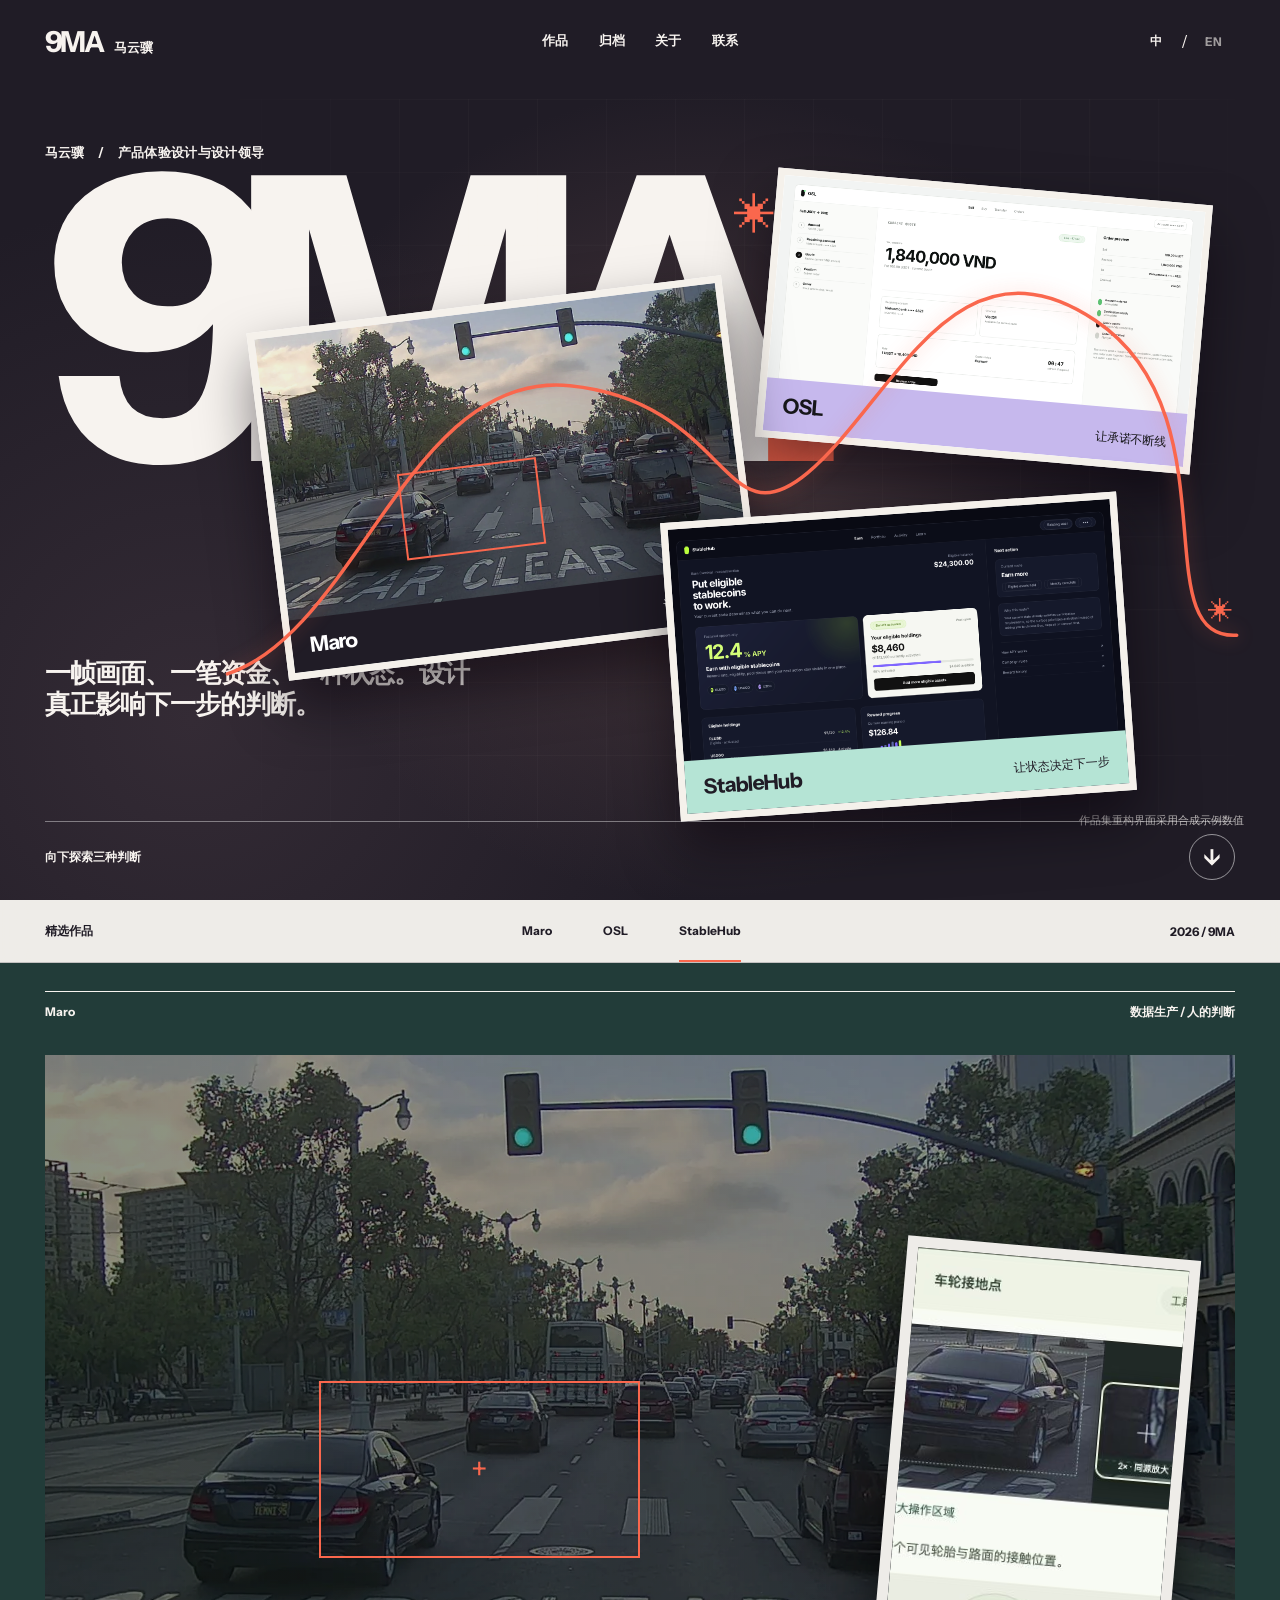
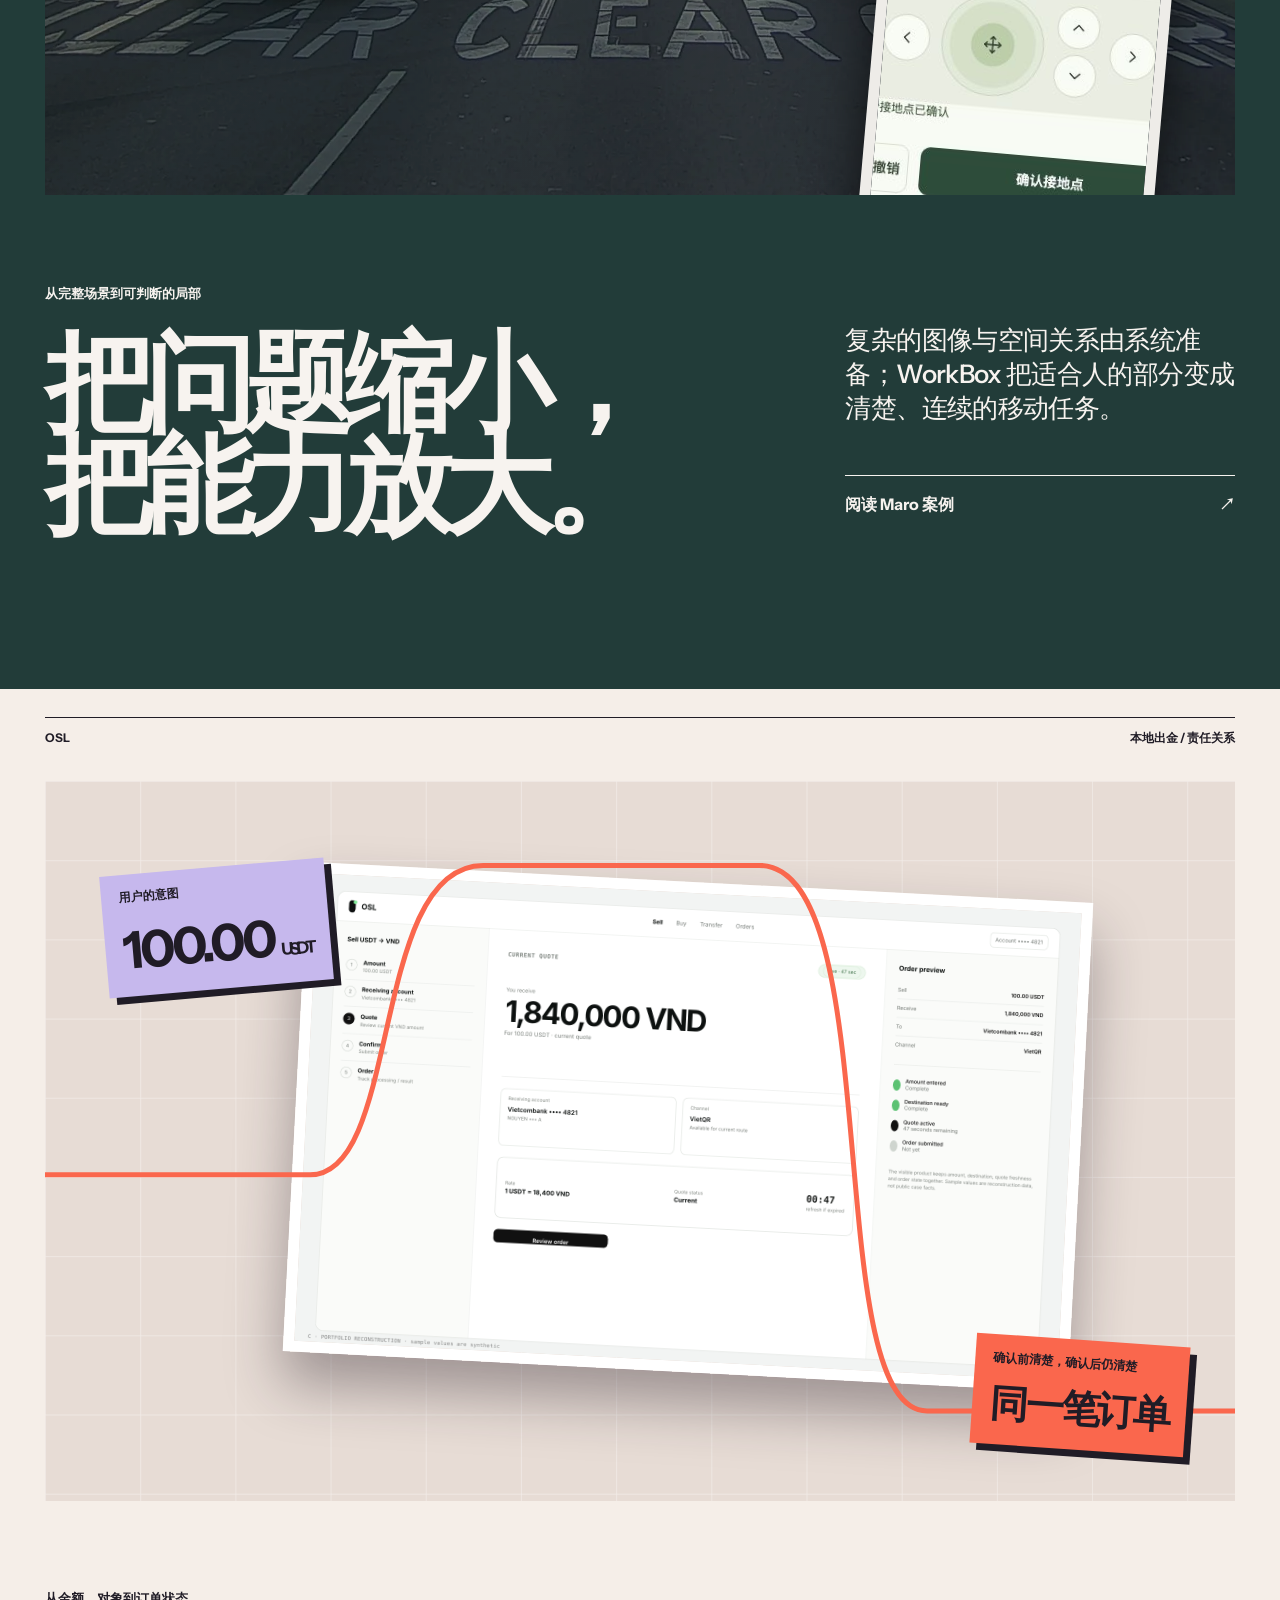
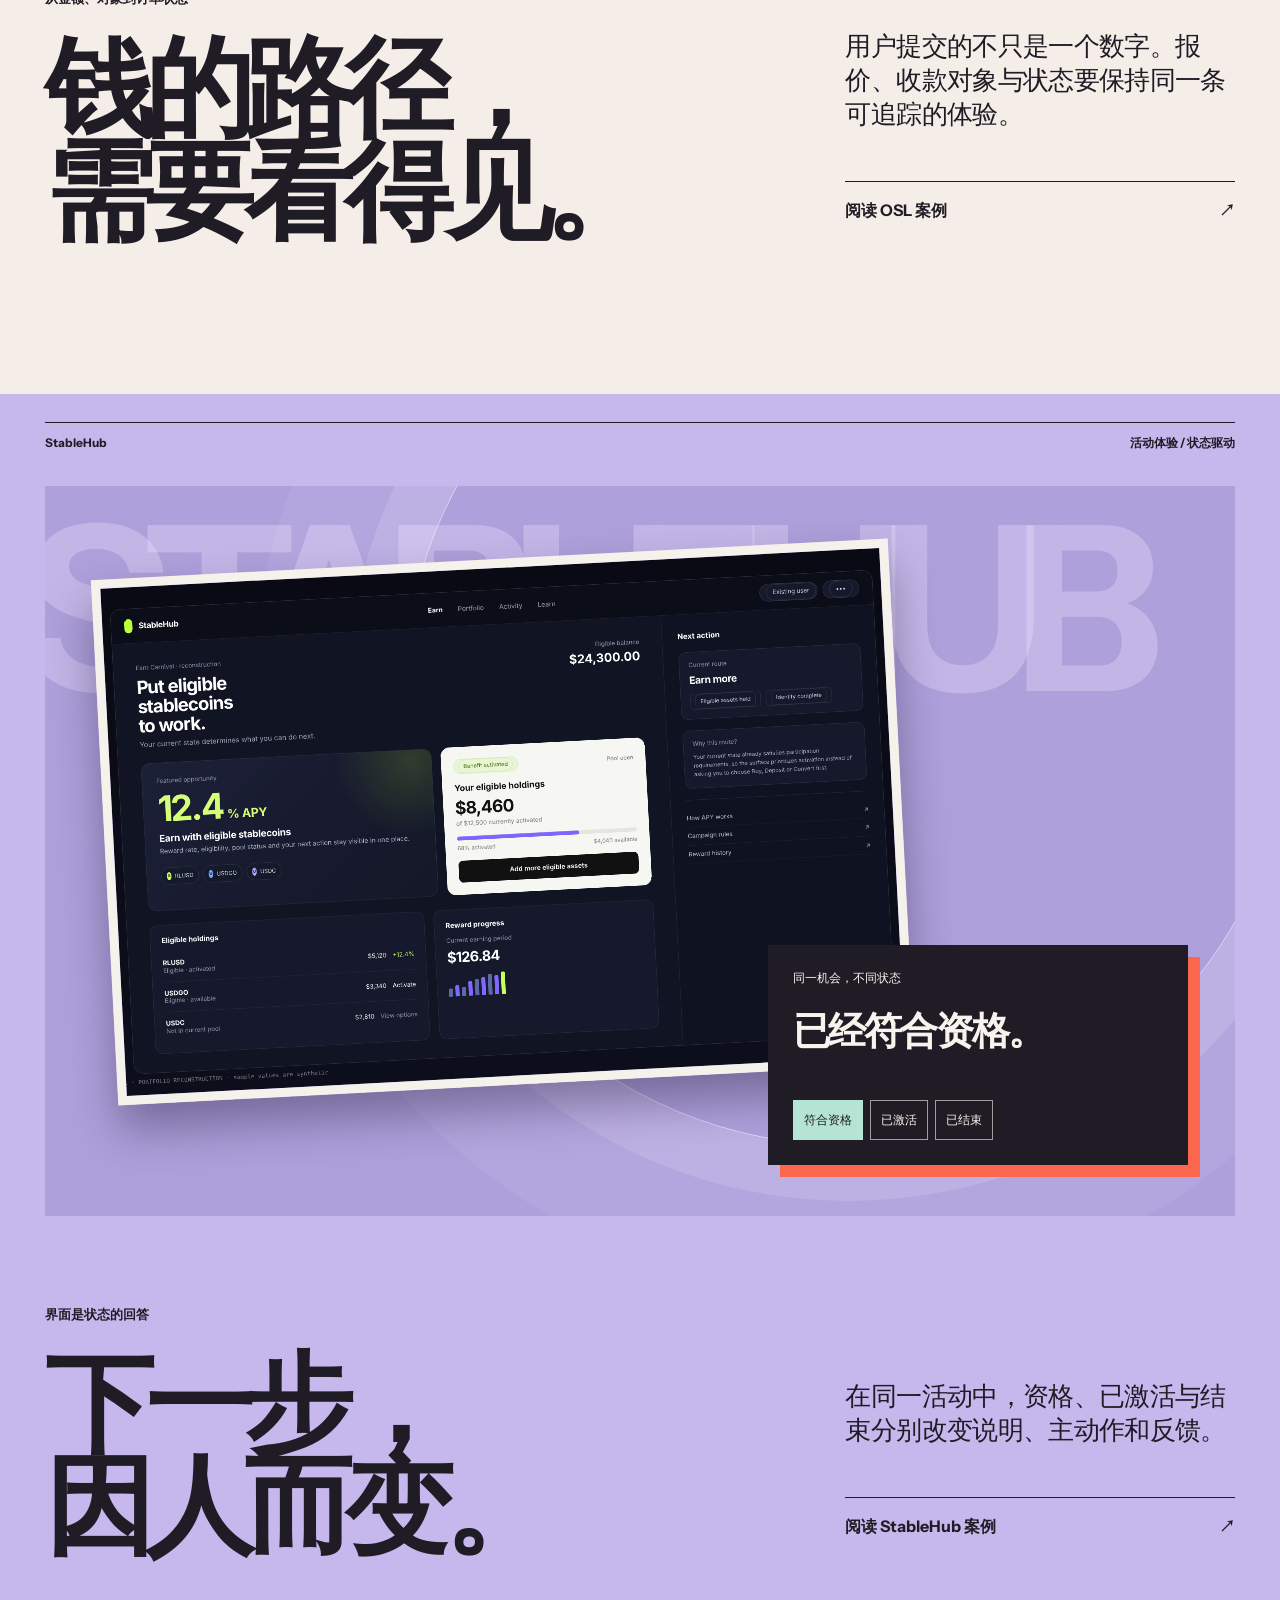
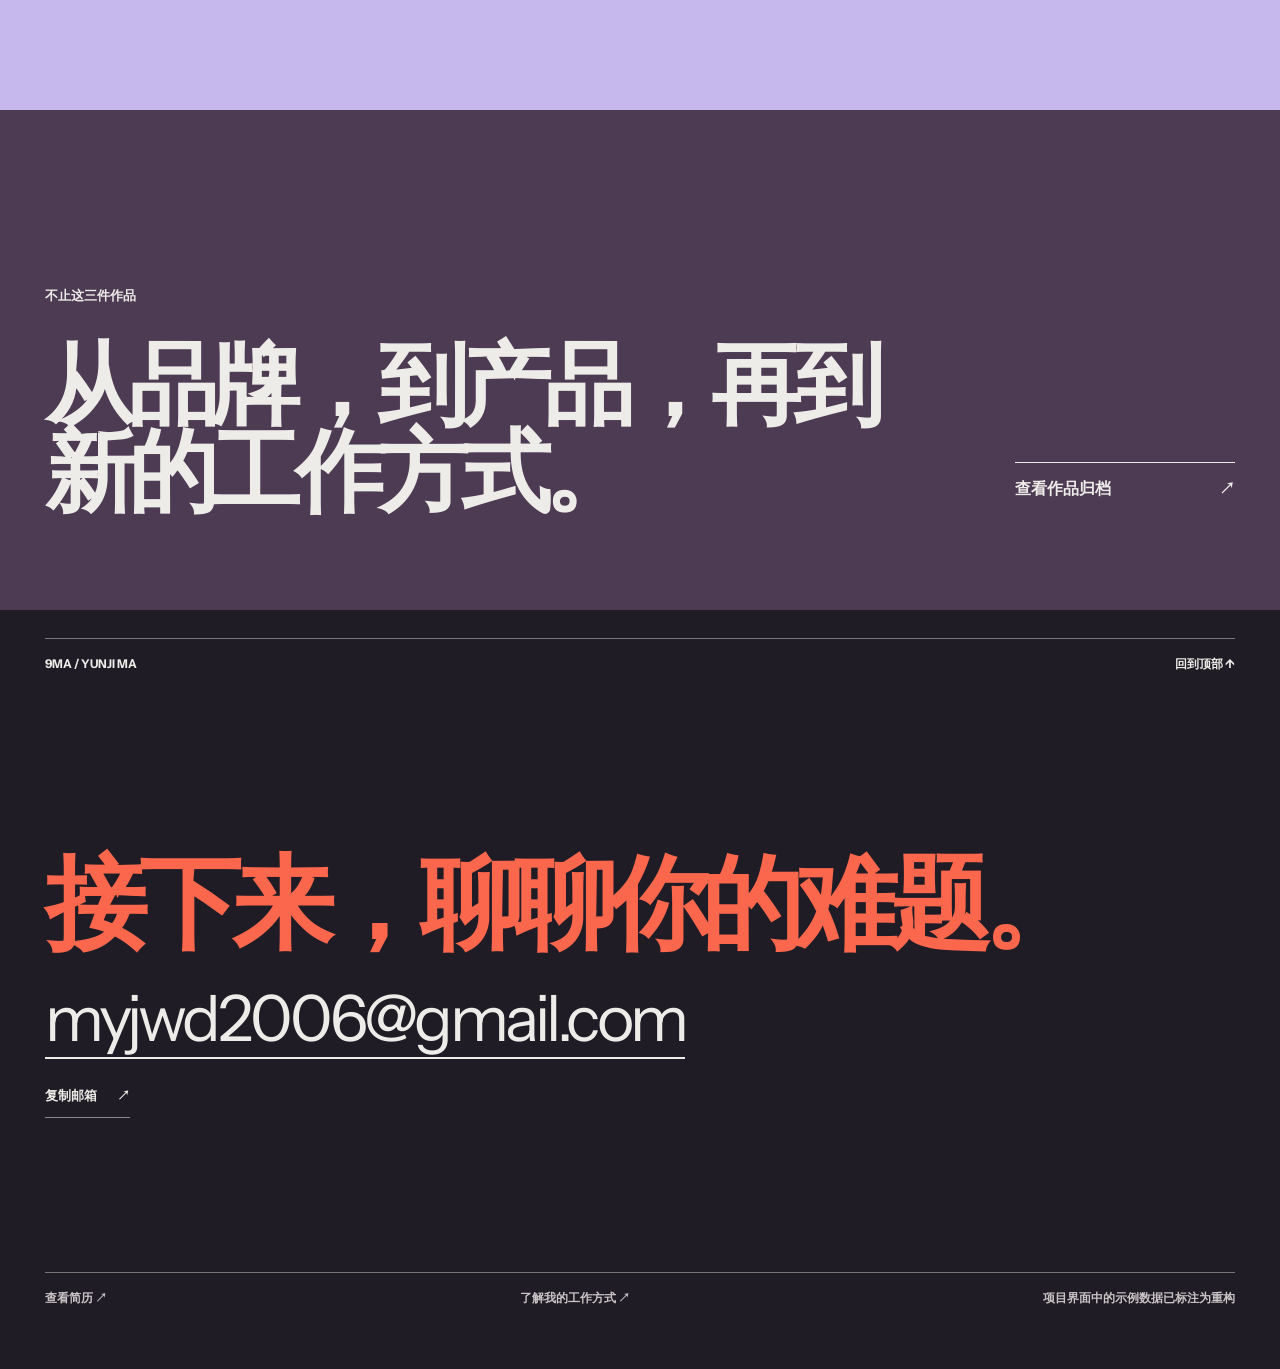
==== commit 69f9afe0: "Publish connected portfolio redesign to next preview" ====
--- a/next/index.html
+++ b/next/index.html
@@ -1,2 +1,2 @@
-<!DOCTYPE html><html lang="zh-CN" dir="ltr" data-site-locale="cn"> <head><meta charset="UTF-8"><meta name="viewport" content="width=device-width, initial-scale=1"><meta name="theme-color" content="#2846ed"><link rel="icon" type="image/svg+xml" href="/next/favicon.svg"><meta name="description" content="视觉、交互和产品判断，最终都要落到真实产品和真实使用中。"><meta property="og:title" content="马云骥 — 产品体验设计师"><meta property="og:description" content="视觉、交互和产品判断，最终都要落到真实产品和真实使用中。"><meta property="og:type" content="website"><title>马云骥 — 产品体验设计师</title><style>@font-face{font-family:Instrument Sans Variable;font-style:normal;font-display:swap;font-weight:400 700;src:url(/next/_astro/instrument-sans-latin-ext-wght-normal.B5bTHO_g.woff2)format("woff2-variations");unicode-range:U+100-2BA,U+2BD-2C5,U+2C7-2CC,U+2CE-2D7,U+2DD-2FF,U+304,U+308,U+329,U+1D00-1DBF,U+1E00-1E9F,U+1EF2-1EFF,U+2020,U+20A0-20AB,U+20AD-20C0,U+2113,U+2C60-2C7F,U+A720-A7FF}@font-face{font-family:Instrument Sans Variable;font-style:normal;font-display:swap;font-weight:400 700;src:url(/next/_astro/instrument-sans-latin-wght-normal.BbzFLZTg.woff2)format("woff2-variations");unicode-range:U+??,U+131,U+152-153,U+2BB-2BC,U+2C6,U+2DA,U+2DC,U+304,U+308,U+329,U+2000-206F,U+20AC,U+2122,U+2191,U+2193,U+2212,U+2215,U+FEFF,U+FFFD}@font-face{font-family:Inter Variable;font-style:normal;font-display:swap;font-weight:100 900;src:url(/next/_astro/inter-cyrillic-ext-wght-normal.BOeWTOD4.woff2)format("woff2-variations");unicode-range:U+460-52F,U+1C80-1C8A,U+20B4,U+2DE0-2DFF,U+A640-A69F,U+FE2E-FE2F}@font-face{font-family:Inter Variable;font-style:normal;font-display:swap;font-weight:100 900;src:url(/next/_astro/inter-cyrillic-wght-normal.DqGufNeO.woff2)format("woff2-variations");unicode-range:U+301,U+400-45F,U+490-491,U+4B0-4B1,U+2116}@font-face{font-family:Inter Variable;font-style:normal;font-display:swap;font-weight:100 900;src:url(/next/_astro/inter-greek-ext-wght-normal.DlzME5K_.woff2)format("woff2-variations");unicode-range:U+1F??}@font-face{font-family:Inter Variable;font-style:normal;font-display:swap;font-weight:100 900;src:url(/next/_astro/inter-greek-wght-normal.CkhJZR-_.woff2)format("woff2-variations");unicode-range:U+370-377,U+37A-37F,U+384-38A,U+38C,U+38E-3A1,U+3A3-3FF}@font-face{font-family:Inter Variable;font-style:normal;font-display:swap;font-weight:100 900;src:url(/next/_astro/inter-vietnamese-wght-normal.CBcvBZtf.woff2)format("woff2-variations");unicode-range:U+102-103,U+110-111,U+128-129,U+168-169,U+1A0-1A1,U+1AF-1B0,U+300-301,U+303-304,U+308-309,U+323,U+329,U+1EA0-1EF9,U+20AB}@font-face{font-family:Inter Variable;font-style:normal;font-display:swap;font-weight:100 900;src:url(/next/_astro/inter-latin-ext-wght-normal.DO1Apj_S.woff2)format("woff2-variations");unicode-range:U+100-2BA,U+2BD-2C5,U+2C7-2CC,U+2CE-2D7,U+2DD-2FF,U+304,U+308,U+329,U+1D00-1DBF,U+1E00-1E9F,U+1EF2-1EFF,U+2020,U+20A0-20AB,U+20AD-20C0,U+2113,U+2C60-2C7F,U+A720-A7FF}@font-face{font-family:Inter Variable;font-style:normal;font-display:swap;font-weight:100 900;src:url(/next/_astro/inter-latin-wght-normal.Dx4kXJAl.woff2)format("woff2-variations");unicode-range:U+??,U+131,U+152-153,U+2BB-2BC,U+2C6,U+2DA,U+2DC,U+304,U+308,U+329,U+2000-206F,U+20AC,U+2122,U+2191,U+2193,U+2212,U+2215,U+FEFF,U+FFFD}
-</style><link rel="stylesheet" href="/next/_astro/index.Pk4VrFB0.css"></head> <body class="page page--home theme--redesign" data-route="home"> <a class="skip" href="#selected-work">跳到作品</a> <main id="main-content"> <section class="hero" id="top" aria-labelledby="hero-title" data-lens="system"> <header class="mast frame"><a class="brand" href="#top" aria-label="9MA 返回顶部"><strong>9MA↗</strong><span>马云骥</span></a><nav aria-label="主要导航"><a href="#selected-work">作品</a><a href="/next/archive/">作品归档</a><a href="/next/about/">关于</a><a href="#contact">联系</a><div class="mast-locale" role="group" aria-label="语言 / Language"><button type="button" data-locale="cn" aria-pressed="true" aria-label="切换到中文">中</button><span aria-hidden="true">/</span><button type="button" data-locale="en" aria-pressed="false" aria-label="Switch to English">EN</button></div><button class="menu-toggle" type="button" data-menu-toggle aria-expanded="false" aria-controls="mobile-menu" aria-label="打开菜单" data-i18n-aria-label="common.actions.openMenu"><span></span><span></span></button></nav></header> <div class="mobile-menu" id="mobile-menu" data-mobile-menu hidden><nav aria-label="移动导航"><a href="#selected-work" data-recon-label data-recon-en="Work" data-recon-cn="作品">作品</a><a href="/next/archive/" data-recon-label data-recon-en="Archive" data-recon-cn="作品归档">作品归档</a><a href="/next/about/" data-recon-label data-recon-en="About" data-recon-cn="关于">关于</a><a href="#contact" data-recon-label data-recon-en="Contact" data-recon-cn="联系">联系</a></nav></div> <div class="hero-stage"> <div class="hero-kicker micro"><i aria-hidden="true"></i>产品体验设计师 / 马云骥</div> <h1 class="hero-title" id="hero-title"><span>从细节</span><span>看<em>系统</em>。</span></h1> <div class="hero-scene" role="img" aria-label="Maro 案例的真实道路图像。焦点框表示在复杂画面中识别需要人判断的局部车辆。"> <div class="scene-photo"></div><i class="scene-corner tl"></i><i class="scene-corner tr"></i><i class="scene-corner bl"></i><i class="scene-corner br"></i> <div class="scene-top micro"><span>MARO / 真实场景</span><span>01 — 03</span></div> <div class="scene-bottom micro"><span class="scene-count" aria-hidden="true">01.</span><span id="scene-caption">系统先缩小问题；人判断需要判断的部分。</span></div> </div> <div class="hero-bottom frame"><p class="hero-deck">在一帧、一笔交易、一种状态里，寻找真正影响整段体验的判断。</p><div class="lens" role="group" aria-label="切换观察尺度"><span>观察尺度</span><button type="button" data-lens-button="detail" aria-pressed="false">局部</button><button type="button" data-lens-button="system" aria-pressed="true">全貌</button></div></div> </div> <div class="hero-rail frame" aria-label="进入精选案例"><a href="#maro"><span>01 / Maro <small>人的判断</small></span><span class="arrow">↗</span></a><a href="#osl"><span>02 / OSL <small>交易的承诺</small></span><span class="arrow">↗</span></a><a href="#stablehub"><span>03 / StableHub <small>状态的变化</small></span><span class="arrow">↗</span></a></div> </section> <div id="selected-work"> <section class="intro" aria-labelledby="intro-title"><div class="frame"><div class="intro-layout"><div><div class="micro">9MA / HOW I SEE A PRODUCT</div><h2 id="intro-title">设计<br>先改变<span>问题<br>的尺度。</span></h2></div><div class="intro-aside"><p>我的工作从用户此刻知道什么、需要判断什么开始，再决定系统该承担哪一部分。</p><small>以下三件作品，分别从目标、资金和状态进入；每个入口都指向可追溯的完整案例。</small></div></div><div class="intro-index" aria-label="三种切入方式"><div><b>01</b><span>在复杂场景里缩小判断</span></div><div><b>02</b><span>让资金承诺保持连续</span></div><div><b>03</b><span>让产品状态决定下一步</span></div></div></div></section> <section class="chapter maro" id="maro" aria-labelledby="maro-title"><div class="frame"><div class="chapter-head micro"><span>01 / MARO · 数据生产与人的判断</span><span>从场景到任务 ↘</span></div><div class="maro-grid"><div class="maro-copy"><h2 id="maro-title">先缩小<br>问题，<br><em>再交给人。</em></h2><p class="lead">复杂的图像与空间关系，先由系统准备；WorkBox 承接适合人在移动端完成的局部判断。</p><a class="more" href="/next/work/maro/" aria-label="阅读 Maro 完整案例">阅读完整案例 <span class="arrow">↗</span></a></div><div class="maro-photo"><img src="/next/images/redesign/maro-road.webp" width="1920" height="1080" loading="lazy" decoding="async" alt="Maro 案例使用的真实道路场景"><div class="maro-target" aria-hidden="true"></div><div class="maro-photo-note"><span>真实道路场景 / 目标框为本次视觉方向标注</span><span>IMAGE → DECISION</span></div></div><div class="maro-bridge"><p>一帧完整画面，最后落到一个可确认的局部任务。</p><img src="/next/images/maro/precision-zh-desktop.jpg" width="390" height="611" loading="lazy" decoding="async" alt="WorkBox 精度任务的作品集重构界面"><small class="source-note">右侧界面为作品集重构，不代表历史产品原始截图。</small></div></div></div></section> <section class="chapter osl" id="osl" aria-labelledby="osl-title"><div class="frame"><div class="chapter-head micro"><span>02 / OSL · VND 本地提现路径</span><span>从意图到订单 ↘</span></div><div class="osl-stage"><div class="osl-copy"><h2 id="osl-title">一笔钱，<br>一条<em>不断线</em><br>的承诺。</h2><p class="lead">用户要持续看得见金额、收款对象和订单状态，确认之前和确认之后都是同一件事。</p><a class="more" href="/next/work/osl/" aria-label="阅读 OSL 完整案例">阅读完整案例 <span class="arrow">↗</span></a></div><div class="flow" aria-label="OSL 交易理解链"><div><span>01 / WHAT</span><strong>金额</strong><small>我将收到多少？</small></div><div><span>02 / WHERE</span><strong>收款对象</strong><small>它会到哪里？</small></div><div><span>03 / THEN</span><strong>订单状态</strong><small>确认以后发生什么？</small></div></div><div class="osl-proof"><p class="source-note">图形表现为本次首页概念。右侧交易界面是作品集重构，示例金额与账户为合成数据，完整边界见案例页。</p><img src="/next/images/redesign/osl-transaction.png" width="1600" height="1000" loading="lazy" decoding="async" alt="OSL 交易预览的作品集重构界面"></div></div></div></section> <section class="chapter stable" id="stablehub" aria-labelledby="stable-title"><div class="frame"><div class="chapter-head micro"><span>03 / STABLEHUB · 同一机会的不同状态</span><span>从静态活动到下一步 ↘</span></div><div class="stable-grid"><div class="stable-copy"><h2 id="stable-title">状态<br><em>决定</em><br>下一步。</h2><p class="lead">同一场活动面对不同用户状态，说明、行动和反馈必须一起变化。</p><a class="more" href="/next/work/stablehub/" aria-label="阅读 StableHub 完整案例">阅读完整案例 <span class="arrow">↗</span></a></div><div><div class="state-object" data-state="eligible" aria-live="polite"><div class="state-top micro"><span>STABLEHUB / 状态模型</span><span id="state-badge">01 / 符合资格</span></div><div class="state-mark" aria-hidden="true" id="state-glyph">01</div><div class="state-text"><strong id="state-title">已经符合资格。</strong><small id="state-detail">先解释已持有的资产，再给出可执行的下一步。</small></div></div><div class="state-switch" role="group" aria-label="查看不同用户状态"><button type="button" data-state-button="eligible" aria-pressed="true">符合资格</button><button type="button" data-state-button="active" aria-pressed="false">已激活</button><button type="button" data-state-button="finished" aria-pressed="false">已结束</button></div></div><div class="stable-proof"><p class="source-note">上方交互用于表达本次作品集方向，不是 StableHub 产品原有交互。右侧是作品集重构界面，数值为合成示例。</p><img src="/next/images/redesign/stablehub-surface.png" width="1600" height="1000" loading="lazy" decoding="async" alt="StableHub 活动界面的作品集重构示例"></div></div></div></section> </div> </main> <footer class="end" id="contact"><div class="frame"> <div class="end-head micro"><span>9MA / 马云骥</span><span>产品体验设计师</span></div> <h2>把重要的事，<br><span>设计到位。</span></h2> <div class="contact-content end-contact"> <a class="end-email" href="mailto:myjwd2006@gmail.com" data-contact-email>myjwd2006@gmail.com</a> <div class="end-actions"> <a href="/next/resume/Yunji-Ma-Resume.pdf" target="_blank" rel="noreferrer" data-resume-link data-recon-label data-recon-en="View résumé ↗" data-recon-cn="查看简历 ↗">查看简历 ↗</a> <button type="button" data-copy-email data-copy-default-en="Copy email" data-copy-default-cn="复制邮箱" data-copy-success-en="Email copied" data-copy-success-cn="邮箱已复制" data-copy-failure-en="Copy unavailable — select the email above" data-copy-failure-cn="无法自动复制，请选择上方邮箱" data-recon-label data-recon-en="Copy email" data-recon-cn="复制邮箱">复制邮箱</button> </div> <p class="end-copy-status" data-copy-status aria-live="polite"></p> </div> <div class="end-links"><a href="/next/about/">关于我 <span class="arrow">↗</span></a><a href="/next/archive/">更多作品 <span class="arrow">↗</span></a></div> <div class="end-foot"><span>三条完整案例分别说明项目事实、作品集重构与来源边界；首页图形与交互为作品集的现行表达。</span><span>作品集 / 2026.10</span></div> </div></footer> <script type="module" src="/next/_astro/index.astro_astro_type_script_index_0_lang.DCBeWiTB.js"></script><script type="module" src="/next/_astro/index.astro_astro_type_script_index_1_lang.DRN4gduv.js"></script></body> </html>+<!DOCTYPE html><html lang="zh-CN" dir="ltr" data-site-locale="cn"> <head><meta charset="UTF-8"><meta name="viewport" content="width=device-width, initial-scale=1"><meta name="theme-color" content="#201c26"><link rel="icon" type="image/svg+xml" href="/next/favicon.svg"><meta name="description" content="视觉、交互和产品判断，最终都要落到真实产品和真实使用中。"><meta property="og:title" content="马云骥 — 产品体验设计师"><meta property="og:description" content="视觉、交互和产品判断，最终都要落到真实产品和真实使用中。"><meta property="og:type" content="website"><title>马云骥 — 产品体验设计师</title><style>@font-face{font-family:Instrument Sans Variable;font-style:normal;font-display:swap;font-weight:400 700;src:url(/next/_astro/instrument-sans-latin-ext-wght-normal.B5bTHO_g.woff2)format("woff2-variations");unicode-range:U+100-2BA,U+2BD-2C5,U+2C7-2CC,U+2CE-2D7,U+2DD-2FF,U+304,U+308,U+329,U+1D00-1DBF,U+1E00-1E9F,U+1EF2-1EFF,U+2020,U+20A0-20AB,U+20AD-20C0,U+2113,U+2C60-2C7F,U+A720-A7FF}@font-face{font-family:Instrument Sans Variable;font-style:normal;font-display:swap;font-weight:400 700;src:url(/next/_astro/instrument-sans-latin-wght-normal.BbzFLZTg.woff2)format("woff2-variations");unicode-range:U+??,U+131,U+152-153,U+2BB-2BC,U+2C6,U+2DA,U+2DC,U+304,U+308,U+329,U+2000-206F,U+20AC,U+2122,U+2191,U+2193,U+2212,U+2215,U+FEFF,U+FFFD}@font-face{font-family:Inter Variable;font-style:normal;font-display:swap;font-weight:100 900;src:url(/next/_astro/inter-cyrillic-ext-wght-normal.BOeWTOD4.woff2)format("woff2-variations");unicode-range:U+460-52F,U+1C80-1C8A,U+20B4,U+2DE0-2DFF,U+A640-A69F,U+FE2E-FE2F}@font-face{font-family:Inter Variable;font-style:normal;font-display:swap;font-weight:100 900;src:url(/next/_astro/inter-cyrillic-wght-normal.DqGufNeO.woff2)format("woff2-variations");unicode-range:U+301,U+400-45F,U+490-491,U+4B0-4B1,U+2116}@font-face{font-family:Inter Variable;font-style:normal;font-display:swap;font-weight:100 900;src:url(/next/_astro/inter-greek-ext-wght-normal.DlzME5K_.woff2)format("woff2-variations");unicode-range:U+1F??}@font-face{font-family:Inter Variable;font-style:normal;font-display:swap;font-weight:100 900;src:url(/next/_astro/inter-greek-wght-normal.CkhJZR-_.woff2)format("woff2-variations");unicode-range:U+370-377,U+37A-37F,U+384-38A,U+38C,U+38E-3A1,U+3A3-3FF}@font-face{font-family:Inter Variable;font-style:normal;font-display:swap;font-weight:100 900;src:url(/next/_astro/inter-vietnamese-wght-normal.CBcvBZtf.woff2)format("woff2-variations");unicode-range:U+102-103,U+110-111,U+128-129,U+168-169,U+1A0-1A1,U+1AF-1B0,U+300-301,U+303-304,U+308-309,U+323,U+329,U+1EA0-1EF9,U+20AB}@font-face{font-family:Inter Variable;font-style:normal;font-display:swap;font-weight:100 900;src:url(/next/_astro/inter-latin-ext-wght-normal.DO1Apj_S.woff2)format("woff2-variations");unicode-range:U+100-2BA,U+2BD-2C5,U+2C7-2CC,U+2CE-2D7,U+2DD-2FF,U+304,U+308,U+329,U+1D00-1DBF,U+1E00-1E9F,U+1EF2-1EFF,U+2020,U+20A0-20AB,U+20AD-20C0,U+2113,U+2C60-2C7F,U+A720-A7FF}@font-face{font-family:Inter Variable;font-style:normal;font-display:swap;font-weight:100 900;src:url(/next/_astro/inter-latin-wght-normal.Dx4kXJAl.woff2)format("woff2-variations");unicode-range:U+??,U+131,U+152-153,U+2BB-2BC,U+2C6,U+2DA,U+2DC,U+304,U+308,U+329,U+2000-206F,U+20AC,U+2122,U+2191,U+2193,U+2212,U+2215,U+FEFF,U+FFFD}
+</style><link rel="stylesheet" href="/next/_astro/index.Ii3Bqhkb.css"></head> <body class="page page--home" data-route="home"> <a class="skip" href="#selected-work" data-recon-label data-recon-cn="跳到作品" data-recon-en="Skip to work">跳到作品</a> <header class="mast" id="top"> <a class="brand" href="#top" aria-label="9MA 返回顶部"><strong>9MA</strong><span data-recon-label data-recon-cn="马云骥" data-recon-en="Yunji Ma">马云骥</span></a> <nav class="desktop-nav" aria-label="主要导航"> <a href="#selected-work" data-recon-label data-recon-cn="作品" data-recon-en="Work">作品</a> <a href="/next/archive/" data-recon-label data-recon-cn="归档" data-recon-en="Archive">归档</a> <a href="/next/about/" data-recon-label data-recon-cn="关于" data-recon-en="About">关于</a> <a href="#contact" data-recon-label data-recon-cn="联系" data-recon-en="Contact">联系</a> </nav> <div class="mast-tools"> <div class="locale-switch" role="group" aria-label="语言 / Language"><button type="button" data-locale="cn" aria-pressed="true" aria-label="切换到中文">中</button><span aria-hidden="true">/</span><button type="button" data-locale="en" aria-pressed="false" aria-label="Switch to English">EN</button></div> <button class="menu-toggle" type="button" data-menu-toggle aria-expanded="false" aria-controls="mobile-menu" aria-label="打开菜单" data-i18n-aria-label="common.actions.openMenu"><span></span><span></span></button> </div> <div class="mobile-menu" id="mobile-menu" data-mobile-menu hidden><nav aria-label="移动导航"><a href="#selected-work" data-recon-label data-recon-cn="作品" data-recon-en="Work">作品</a><a href="/next/archive/" data-recon-label data-recon-cn="归档" data-recon-en="Archive">归档</a><a href="/next/about/" data-recon-label data-recon-cn="关于" data-recon-en="About">关于</a><a href="#contact" data-recon-label data-recon-cn="联系" data-recon-en="Contact">联系</a></nav></div> </header> <main id="main-content"> <section class="hero" aria-labelledby="hero-title"> <div class="hero-intro"> <p class="hero-identity" data-recon-label data-recon-cn="马云骥　/　产品体验设计与设计领导" data-recon-en="Yunji Ma / Product experience &amp; design leadership">马云骥　/　产品体验设计与设计领导</p> <h1 id="hero-title" aria-label="9MA，马云骥的产品体验设计作品集">9MA<span aria-hidden="true">.</span></h1> <p class="hero-deck" data-recon-label data-recon-cn="一帧画面、一笔资金、一种状态。设计真正影响下一步的判断。" data-recon-en="A frame, a transfer, a state. Design the judgment that shapes what happens next.">一帧画面、一笔资金、一种状态。设计真正影响下一步的判断。</p> </div> <div class="hero-atlas" data-atlas aria-label="三件代表作品的可交互视觉场"> <div class="atlas-grid" aria-hidden="true"></div> <svg class="atlas-trace" viewBox="0 0 1200 760" preserveAspectRatio="none" aria-hidden="true"><path d="M40 608 C187 562 246 277 427 295 S599 467 695 390 S861 122 1020 224 S1073 572 1180 566"></path></svg> <a class="atlas-object atlas-object--maro" href="/next/work/maro/" aria-label="查看 Maro 案例"><img src="/next/images/redesign/maro-road.webp" width="1920" height="1080" fetchpriority="high" alt="Maro 项目的真实道路图像"><span class="atlas-target" aria-hidden="true"></span><span class="atlas-object__caption"><b>Maro</b><small data-recon-label data-recon-cn="让人判断局部" data-recon-en="Focus human judgment">让人判断局部</small></span></a> <a class="atlas-object atlas-object--osl" href="/next/work/osl/" aria-label="查看 OSL 案例"><img src="/next/images/redesign/osl-transaction.png" width="1600" height="1000" alt="OSL 交易界面的作品集重构"><span class="atlas-object__caption"><b>OSL</b><small data-recon-label data-recon-cn="让承诺不断线" data-recon-en="Keep the promise visible">让承诺不断线</small></span></a> <a class="atlas-object atlas-object--stable" href="/next/work/stablehub/" aria-label="查看 StableHub 案例"><img src="/next/images/redesign/stablehub-surface.png" width="1600" height="1000" alt="StableHub 活动界面的作品集重构"><span class="atlas-object__caption"><b>StableHub</b><small data-recon-label data-recon-cn="让状态决定下一步" data-recon-en="Let state shape action">让状态决定下一步</small></span></a> <span class="atlas-cross atlas-cross--one" aria-hidden="true">✳</span><span class="atlas-cross atlas-cross--two" aria-hidden="true">✳</span> <span class="atlas-note" data-recon-label data-recon-cn="作品集重构界面采用合成示例数值" data-recon-en="Reconstructed interfaces use synthetic example values">作品集重构界面采用合成示例数值</span> </div> <div class="hero-bottom"><span data-recon-label data-recon-cn="向下探索三种判断" data-recon-en="Scroll through three kinds of judgment">向下探索三种判断</span><a href="#selected-work" aria-label="向下查看作品"><span aria-hidden="true">↓</span></a></div> </section> <div class="work-index" id="selected-work" aria-label="精选作品"><span data-recon-label data-recon-cn="精选作品" data-recon-en="Selected work">精选作品</span><nav aria-label="项目目录"><a href="#maro">Maro</a><a href="#osl">OSL</a><a href="#stablehub">StableHub</a></nav><span>2026 / 9MA</span></div> <section class="work-scene work-scene--maro" id="maro" aria-labelledby="maro-title"> <div class="scene-meta"><span>Maro</span><span data-recon-label data-recon-cn="数据生产 / 人的判断" data-recon-en="Data work / Human judgment">数据生产 / 人的判断</span></div> <div class="maro-landscape"><img src="/next/images/redesign/maro-road.webp" width="1920" height="1080" loading="lazy" decoding="async" alt="项目素材中的真实道路场景"><div class="maro-focus" aria-hidden="true"><span></span><span></span><span></span><span></span></div><div class="maro-inside"><img src="/next/images/maro/precision-zh-desktop.jpg" width="390" height="611" loading="lazy" decoding="async" alt="WorkBox 精度任务的作品集重构界面"></div></div> <div class="scene-info"><div><p class="scene-small" data-recon-label data-recon-cn="从完整场景到可判断的局部" data-recon-en="From the full scene to a judgment people can make">从完整场景到可判断的局部</p><h2 id="maro-title"><span data-recon-label data-recon-cn="把问题缩小，" data-recon-en="Focus the problem.">把问题缩小，</span><span data-recon-label data-recon-cn="把能力放大。" data-recon-en="Expand what people can do.">把能力放大。</span></h2></div><div class="scene-aside"><p data-recon-label data-recon-cn="复杂的图像与空间关系由系统准备；WorkBox 把适合人的部分变成清楚、连续的移动任务。" data-recon-en="The system prepares complex image and spatial relationships. WorkBox turns the human part into a clear, continuous mobile task.">复杂的图像与空间关系由系统准备；WorkBox 把适合人的部分变成清楚、连续的移动任务。</p><a href="/next/work/maro/" data-recon-label data-recon-cn="阅读 Maro 案例" data-recon-en="Explore Maro">阅读 Maro 案例 <span aria-hidden="true">↗</span></a></div></div> </section> <section class="work-scene work-scene--osl" id="osl" aria-labelledby="osl-title"> <div class="scene-meta"><span>OSL</span><span data-recon-label data-recon-cn="本地出金 / 责任关系" data-recon-en="Local withdrawal / Responsibility">本地出金 / 责任关系</span></div> <div class="osl-composition"><svg viewBox="0 0 1100 640" preserveAspectRatio="none" aria-hidden="true"><path d="M0 350 H245 C330 350 300 75 405 75 H660 C780 75 715 560 815 560 H1100"></path></svg><div class="osl-intent"><small data-recon-label data-recon-cn="用户的意图" data-recon-en="User intent">用户的意图</small><strong>100.00 <em>USDT</em></strong></div><div class="osl-interface"><img src="/next/images/redesign/osl-transaction.png" width="1600" height="1000" loading="lazy" decoding="async" alt="OSL 出金交易路径的作品集重构界面"></div><div class="osl-outcome"><small data-recon-label data-recon-cn="确认前清楚，确认后仍清楚" data-recon-en="Clear before and after confirmation">确认前清楚，确认后仍清楚</small><strong data-recon-label data-recon-cn="同一笔订单" data-recon-en="One order">同一笔订单</strong></div></div> <div class="scene-info"><div><p class="scene-small" data-recon-label data-recon-cn="从金额、对象到订单状态" data-recon-en="Amount, destination, order state">从金额、对象到订单状态</p><h2 id="osl-title"><span data-recon-label data-recon-cn="钱的路径，" data-recon-en="Money moves.">钱的路径，</span><span data-recon-label data-recon-cn="需要看得见。" data-recon-en="Trust needs a path.">需要看得见。</span></h2></div><div class="scene-aside"><p data-recon-label data-recon-cn="用户提交的不只是一个数字。报价、收款对象与状态要保持同一条可追踪的体验。" data-recon-en="People commit more than a number. Quote, destination, and state need to remain one traceable experience.">用户提交的不只是一个数字。报价、收款对象与状态要保持同一条可追踪的体验。</p><a href="/next/work/osl/" data-recon-label data-recon-cn="阅读 OSL 案例" data-recon-en="Explore OSL">阅读 OSL 案例 <span aria-hidden="true">↗</span></a></div></div> </section> <section class="work-scene work-scene--stable" id="stablehub" aria-labelledby="stable-title" data-home-state="eligible"> <div class="scene-meta"><span>StableHub</span><span data-recon-label data-recon-cn="活动体验 / 状态驱动" data-recon-en="Campaign experience / State driven">活动体验 / 状态驱动</span></div> <div class="stable-composition"><div class="stable-halo" aria-hidden="true"></div><div class="stable-interface"><img src="/next/images/redesign/stablehub-surface.png" width="1600" height="1000" loading="lazy" decoding="async" alt="StableHub 活动界面的作品集重构"></div><div class="stable-current"><small data-recon-label data-recon-cn="同一机会，不同状态" data-recon-en="One opportunity, different states">同一机会，不同状态</small><strong id="home-state-title" aria-live="polite">已经符合资格。</strong><div class="stable-switch" role="group" aria-label="切换用户状态"><button type="button" data-home-state-button="eligible" aria-pressed="true" data-recon-label data-recon-cn="符合资格" data-recon-en="Eligible">符合资格</button><button type="button" data-home-state-button="active" aria-pressed="false" data-recon-label data-recon-cn="已激活" data-recon-en="Active">已激活</button><button type="button" data-home-state-button="finished" aria-pressed="false" data-recon-label data-recon-cn="已结束" data-recon-en="Finished">已结束</button></div></div></div> <div class="scene-info"><div><p class="scene-small" data-recon-label data-recon-cn="界面是状态的回答" data-recon-en="The interface answers the state">界面是状态的回答</p><h2 id="stable-title"><span data-recon-label data-recon-cn="下一步，" data-recon-en="The next step">下一步，</span><span data-recon-label data-recon-cn="因人而变。" data-recon-en="changes with state.">因人而变。</span></h2></div><div class="scene-aside"><p data-recon-label data-recon-cn="在同一活动中，资格、已激活与结束分别改变说明、主动作和反馈。" data-recon-en="In one campaign, eligibility, activation, and completion change explanation, action, and feedback.">在同一活动中，资格、已激活与结束分别改变说明、主动作和反馈。</p><a href="/next/work/stablehub/" data-recon-label data-recon-cn="阅读 StableHub 案例" data-recon-en="Explore StableHub">阅读 StableHub 案例 <span aria-hidden="true">↗</span></a></div></div> </section> <section class="more-work" aria-labelledby="more-title"><div><small data-recon-label data-recon-cn="不止这三件作品" data-recon-en="Beyond these three cases">不止这三件作品</small><h2 id="more-title" data-recon-label data-recon-cn="从品牌，到产品，再到新的工作方式。" data-recon-en="From identity to product to new ways of making.">从品牌，到产品，再到新的工作方式。</h2></div><a href="/next/archive/" data-recon-label data-recon-cn="查看作品归档" data-recon-en="Explore the archive">查看作品归档 <span aria-hidden="true">↗</span></a></section> </main> <footer class="end" id="contact"><div class="end-top"><span>9MA / YUNJI MA</span><a href="#top" data-recon-label data-recon-cn="回到顶部" data-recon-en="Back to top">回到顶部 <span aria-hidden="true">↑</span></a></div><div class="end-main"><p data-recon-label data-recon-cn="接下来，聊聊你的难题。" data-recon-en="Let's talk about what's next.">接下来，聊聊你的难题。</p><div class="contact-content"><a href="mailto:myjwd2006@gmail.com" data-contact-email>myjwd2006@gmail.com</a><div class="end-copy"><button type="button" data-copy-email data-copy-default-cn="复制邮箱" data-copy-default-en="Copy email" data-copy-success-cn="邮箱已复制" data-copy-success-en="Email copied" data-copy-failure-cn="复制失败，请手动复制" data-copy-failure-en="Copy failed; please copy manually" data-recon-label data-recon-cn="复制邮箱" data-recon-en="Copy email">复制邮箱 <span aria-hidden="true">↗</span></button><span data-copy-status role="status" aria-live="polite"></span></div></div></div><div class="end-bottom"><a href="/next/resume/Yunji-Ma-Resume.pdf" target="_blank" rel="noreferrer" data-resume-link data-recon-label data-recon-cn="查看简历" data-recon-en="View résumé">查看简历 <span aria-hidden="true">↗</span></a><a href="/next/about/" data-recon-label data-recon-cn="了解我的工作方式" data-recon-en="How I work">了解我的工作方式 <span aria-hidden="true">↗</span></a><span data-recon-label data-recon-cn="项目界面中的示例数据已标注为重构" data-recon-en="Reconstructed examples are identified in the cases">项目界面中的示例数据已标注为重构</span></div></footer> <script type="module" src="/next/_astro/index.astro_astro_type_script_index_0_lang.DCBeWiTB.js"></script><script type="module">var e=()=>document.documentElement.dataset.siteLocale===`en`?`en`:`cn`,t={eligible:{cn:`已经符合资格。`,en:`Already eligible.`},active:{cn:`参与正在发生。`,en:`Participation is live.`},finished:{cn:`结果仍然清楚。`,en:`The outcome stays clear.`}},n=document.querySelector(`.work-scene--stable`),r=document.querySelector(`#home-state-title`),i=Array.from(document.querySelectorAll(`[data-home-state-button]`));function a(){if(!n||!r)return;let a=n.dataset.homeState||`eligible`;r.textContent=t[a]?.[e()]||t.eligible[e()],i.forEach(e=>e.setAttribute(`aria-pressed`,String(e.dataset.homeStateButton===a)))}function o(){let t=e();for(let e of document.querySelectorAll(`a[href^="/next/work/"],a[href^="/next/about/"],a[href^="/next/archive/"]`)){let n=new URL(e.href,location.href);n.searchParams.set(`lang`,t===`cn`&&/\/work\/maro\/?$/.test(n.pathname)?`zh`:t);let r=`${n.pathname}${n.search}${n.hash}`;e.getAttribute(`href`)!==r&&e.setAttribute(`href`,r)}}function s(){a(),o(),document.querySelector(`#hero-title`)?.setAttribute(`aria-label`,e()===`cn`?`9MA，马云骥的产品体验设计作品集`:`9MA, Yunji Ma product experience portfolio`)}i.forEach(e=>e.addEventListener(`click`,()=>{n&&(n.dataset.homeState=e.dataset.homeStateButton,a())}));var c=Array.from(document.querySelectorAll(`.work-scene[id]`)),l=Array.from(document.querySelectorAll(`.work-index nav a`));if(`IntersectionObserver`in window){let e=new IntersectionObserver(e=>{for(let t of e)t.isIntersecting&&l.forEach(e=>e.classList.toggle(`is-current`,e.hash===`#${t.target.id}`))},{rootMargin:`-28% 0px -56% 0px`});c.forEach(t=>e.observe(t))}var u=document.querySelector(`[data-atlas]`),d=Array.from(document.querySelectorAll(`.atlas-object`));if(u&&matchMedia(`(pointer: fine)`).matches&&!matchMedia(`(prefers-reduced-motion: reduce)`).matches){let e=0;u.addEventListener(`pointermove`,t=>{cancelAnimationFrame(e),e=requestAnimationFrame(()=>{let e=u.getBoundingClientRect(),n=(t.clientX-e.left)/e.width-.5,r=(t.clientY-e.top)/e.height-.5;d.forEach((e,t)=>{let i=(t+1)*5;e.style.translate=`${(n*i).toFixed(1)}px ${(r*i).toFixed(1)}px`})})},{passive:!0}),u.addEventListener(`pointerleave`,()=>d.forEach(e=>{e.style.translate=``}))}new MutationObserver(s).observe(document.documentElement,{attributes:!0,attributeFilter:[`data-site-locale`]}),document.readyState===`loading`?document.addEventListener(`DOMContentLoaded`,s,{once:!0}):s();</script></body> </html>
--- a/next/_astro/index.Ii3Bqhkb.css
+++ b/next/_astro/index.Ii3Bqhkb.css
@@ -0,0 +1 @@
+:root{--ink:#17171a;--night:#201c26;--paper:#eeece8;--signal:#fa674d;--lilac:#c6b8ed;--mint:#b5e4d5;--ease:cubic-bezier(.22, 1, .36, 1)}*{box-sizing:border-box}html{scroll-behavior:smooth;background:var(--night)}body{color:var(--ink);background:var(--paper);-webkit-font-smoothing:antialiased;margin:0;font-family:Instrument Sans Variable,PingFang SC,Microsoft YaHei,sans-serif;overflow-x:clip}a{color:inherit;text-decoration:none}button{font:inherit;cursor:pointer}img{max-width:100%;display:block}::selection{color:var(--night);background:var(--signal)}:focus-visible{outline:3px solid var(--signal);outline-offset:4px}.skip{z-index:100;color:var(--night);background:var(--signal);padding:12px 16px;position:fixed;top:-100px;left:12px}.skip:focus{top:12px}.mast{z-index:50;color:#f7f3ef;grid-template-columns:1fr auto 1fr;align-items:center;gap:24px;min-height:82px;padding:12px clamp(20px,3.5vw,64px);display:grid;position:absolute;inset:0 0 auto}.brand{align-items:baseline;gap:12px;width:max-content;display:flex}.brand strong{letter-spacing:-.085em;font-size:29px;font-weight:830}.brand span{font-size:13px;font-weight:650}.desktop-nav{gap:clamp(18px,2.4vw,42px);display:flex}.desktop-nav a{align-items:center;min-height:48px;font-size:13px;font-weight:680;display:flex;position:relative}.desktop-nav a:after{content:"";transform-origin:100%;height:1px;transition:transform .3s var(--ease);background:currentColor;position:absolute;bottom:8px;left:0;right:0;transform:scaleX(0)}.desktop-nav a:hover:after,.desktop-nav a:focus-visible:after{transform-origin:0;transform:scaleX(1)}.mast-tools{justify-self:end;align-items:center;gap:16px;display:flex}.locale-switch{align-items:center;gap:3px;display:flex}.locale-switch button{min-width:44px;min-height:44px;color:inherit;opacity:.6;background:0 0;border:0;padding:0 4px;font-size:12px;font-weight:730}.locale-switch button[aria-pressed=true],.locale-switch button:hover{opacity:1}.menu-toggle{width:46px;height:46px;color:inherit;background:0 0;border:1px solid #fff6;padding:10px;display:none}.menu-toggle span{background:currentColor;height:2px;margin:6px 0;transition:transform .25s;display:block}.menu-toggle[aria-expanded=true] span:first-child{transform:translateY(4px)rotate(45deg)}.menu-toggle[aria-expanded=true] span:last-child{transform:translateY(-4px)rotate(-45deg)}.mobile-menu[hidden]{display:none!important}.mobile-menu{z-index:45;color:var(--paper);background:var(--night);padding:100px 24px 40px;position:fixed;inset:0;overflow:auto}.mobile-menu nav{border-top:1px solid #fff4;display:grid}.mobile-menu a{letter-spacing:-.07em;border-bottom:1px solid #fff4;align-items:center;min-height:78px;font-size:clamp(34px,8vw,64px);font-weight:760;display:flex}.mobile-menu a:hover{color:var(--signal)}body.is-menu-open{overflow:hidden}.hero{isolation:isolate;color:#f7f3ef;background:var(--night);height:max(780px,100svh);position:relative;overflow:hidden}.hero:before{content:"";z-index:-1;background:radial-gradient(45% 60% at 55% 55%,#49383d 0,#0000 75%),radial-gradient(circle at 15% 80%,#342b35,#0000 40%);position:absolute;inset:0}.hero-intro{z-index:3;pointer-events:none;width:92%;position:absolute;top:clamp(110px,16vh,185px);left:clamp(20px,3.5vw,64px)}.hero-identity{letter-spacing:.025em;margin:0;font-size:13px;font-weight:680}.hero h1{letter-spacing:-.155em;white-space:nowrap;margin:22px 0 0;font-size:clamp(170px,31vw,530px);font-weight:820;line-height:.68}.hero h1 span{color:var(--signal)}.hero-deck{letter-spacing:-.04em;width:min(430px,45vw);margin:0;font-size:clamp(21px,2vw,31px);font-weight:610;line-height:1.22;position:absolute;top:clamp(420px,57vh,610px);left:0}.hero-atlas{z-index:4;isolation:isolate;position:absolute;inset:11% 2% 8% 15%}.atlas-grid{opacity:.32;background-image:linear-gradient(#f8f2e214 1px,#0000 1px),linear-gradient(90deg,#f8f2e214 1px,#0000 1px);background-size:6.5% 10%;position:absolute;inset:0;-webkit-mask-image:linear-gradient(90deg,#0000,#000 25% 90%,#0000);mask-image:linear-gradient(90deg,#0000,#000 25% 90%,#0000)}.atlas-trace{z-index:6;pointer-events:none;width:100%;height:96%;position:absolute;inset:2% 0;overflow:visible}.atlas-trace path{fill:none;stroke:var(--signal);stroke-width:3.5px;vector-effect:non-scaling-stroke;stroke-linecap:round;stroke-dasharray:2400;stroke-dashoffset:2400px;animation:trace-in 1.8s .4s var(--ease) forwards;filter:drop-shadow(0 0 10px #fa674d66)}@keyframes trace-in{to{stroke-dashoffset:0}}.atlas-object{transition:transform .7s var(--ease), box-shadow .7s var(--ease);background:#fff;border:7px solid #f5f1eb;display:block;position:absolute;overflow:hidden;box-shadow:0 28px 55px #08020a85}.atlas-object:hover,.atlas-object:focus-visible{z-index:8;transform:translateY(-18px)rotate(0)scale(1.04);box-shadow:0 42px 65px #08020a9c}.atlas-object img{object-fit:cover;width:100%;height:100%}.atlas-object__caption{color:#fff;background:var(--night);justify-content:space-between;align-items:baseline;gap:15px;padding:14px 18px;display:flex;position:absolute;bottom:0;left:0;right:0}.atlas-object__caption b{letter-spacing:-.05em;font-size:21px}.atlas-object__caption small{font-size:12px}.atlas-object--maro{z-index:3;width:45%;height:48%;top:28%;left:7%;transform:rotate(-7deg)}.atlas-object--maro img{object-position:28% center;filter:saturate(.73)contrast(1.08)}.atlas-object--maro .atlas-target{border:2px solid var(--signal);width:30%;height:26%;position:absolute;top:45%;left:27%;box-shadow:0 0 0 999px #00000010}.atlas-object--osl{z-index:2;width:41%;height:37%;top:12%;right:5%;transform:rotate(5deg)}.atlas-object--osl img{object-position:50% 30%}.atlas-object--osl .atlas-object__caption{color:var(--ink);background:var(--lilac)}.atlas-object--stable{z-index:5;width:43%;height:41%;bottom:3%;right:12%;transform:rotate(-4deg)}.atlas-object--stable img{object-position:50% 33%}.atlas-object--stable .atlas-object__caption{color:var(--night);background:var(--mint)}.atlas-cross{z-index:7;color:var(--signal);pointer-events:none;font-size:42px;line-height:1;position:absolute}.atlas-cross--one{top:13%;left:51%}.atlas-cross--two{font-size:25px;bottom:28%;right:2%}.atlas-note{opacity:.7;font-size:11px;position:absolute;bottom:0;right:1%}.hero-bottom{z-index:9;border-top:1px solid #fff6;justify-content:space-between;align-items:center;padding-top:12px;font-size:12px;font-weight:650;display:flex;position:absolute;bottom:20px;left:clamp(20px,3.5vw,64px);right:clamp(20px,3.5vw,64px)}.hero-bottom a{border:1px solid #fff8;border-radius:50%;place-items:center;width:46px;height:46px;font-size:22px;transition:color .25s,background .25s;display:grid}.hero-bottom a:hover{color:var(--night);background:var(--signal)}.work-index{z-index:20;min-height:62px;color:var(--night);-webkit-backdrop-filter:blur(14px);backdrop-filter:blur(14px);background:#eeece8eb;border-bottom:1px solid #19181e33;justify-content:space-between;align-items:center;gap:20px;padding:0 clamp(20px,3.5vw,64px);font-size:12px;font-weight:750;display:flex;position:sticky;top:0}.work-index nav{gap:clamp(20px,4vw,70px);display:flex}.work-index nav a{border-bottom:2px solid #0000;align-items:center;min-height:62px;display:flex}.work-index nav a:hover,.work-index nav a.is-current{border-color:var(--signal)}.work-scene{padding:28px clamp(20px,3.5vw,64px) clamp(95px,12vw,185px);overflow:hidden}.scene-meta{border-top:1px solid;justify-content:space-between;gap:20px;padding-top:12px;font-size:12px;font-weight:750;display:flex}.scene-info{grid-template-columns:1.3fr .7fr;align-items:end;gap:6vw;padding-top:clamp(45px,7vw,100px);display:grid}.scene-small{margin:0 0 28px;font-size:13px;font-weight:700}.scene-info h2{letter-spacing:-.085em;margin:0;font-size:clamp(65px,8.5vw,160px);font-weight:780;line-height:.94}.scene-info h2 span{display:block}.scene-aside{max-width:450px}.scene-aside p{letter-spacing:-.025em;margin:0;font-size:clamp(19px,2vw,29px);font-weight:550;line-height:1.33}.scene-aside a{border-top:1px solid;justify-content:space-between;gap:30px;min-height:60px;margin-top:50px;padding-top:18px;font-size:16px;font-weight:760;display:flex}.scene-aside a:hover{color:var(--signal)}.scene-aside a [aria-hidden=true]{margin-left:auto}.work-scene--maro{color:#f7f3ef;background:#223c39}.maro-landscape{background:#354844;height:min(63vw,740px);min-height:500px;margin-top:34px;position:relative;overflow:hidden}.maro-landscape>img{object-fit:cover;object-position:50% 57%;filter:saturate(.78)contrast(1.08)brightness(.76);width:100%;height:100%}.maro-landscape:after{content:"";pointer-events:none;background:linear-gradient(90deg,#10221e35,#0000 70%);position:absolute;inset:0}.maro-focus{z-index:2;border:2px solid var(--signal);width:27%;height:24%;position:absolute;top:44%;left:23%;box-shadow:0 0 0 999px #111c1a24}.maro-focus:before{content:"+";color:var(--signal);font-size:31px;font-weight:300;position:absolute;top:50%;left:50%;transform:translate(-50%,-50%)}.maro-inside{z-index:3;border:11px solid var(--paper);width:clamp(190px,23vw,360px);height:83%;position:absolute;bottom:-9%;right:5%;overflow:hidden;transform:rotate(5deg);box-shadow:0 25px 50px #0009}.maro-inside img{object-fit:cover;object-position:top;width:100%;height:100%}.work-scene--osl{color:var(--night);background:#f5eee8}.osl-composition{background:#e7dcd5;height:min(59vw,720px);min-height:530px;margin-top:34px;position:relative}.osl-composition:before{content:"";opacity:.48;background-image:linear-gradient(#ffffffb0 1px,#0000 1px),linear-gradient(90deg,#ffffffb0 1px,#0000 1px);background-size:8% 11%;position:absolute;inset:0}.osl-composition svg{z-index:3;pointer-events:none;width:100%;height:100%;position:absolute;inset:0}.osl-composition svg path{fill:none;stroke:var(--signal);stroke-width:5px;vector-effect:non-scaling-stroke;stroke-linecap:round}.osl-intent,.osl-outcome{z-index:4;background:var(--lilac);box-shadow:7px 7px 0 var(--night);gap:12px;padding:15px 18px;display:grid;position:absolute}.osl-intent{top:12%;left:5%;transform:rotate(-5deg)}.osl-outcome{background:var(--signal);bottom:7%;right:4%;transform:rotate(4deg)}.osl-intent small,.osl-outcome small{font-size:12px;font-weight:700}.osl-intent strong{letter-spacing:-.07em;font-size:clamp(29px,4vw,60px)}.osl-intent em{font-size:.33em;font-style:normal}.osl-outcome strong{letter-spacing:-.06em;font-size:clamp(24px,3vw,45px)}.osl-interface{z-index:2;border:11px solid #fff;width:66%;height:68%;position:absolute;top:14%;left:21%;overflow:hidden;transform:rotate(3deg);box-shadow:0 32px 55px #291d2860}.osl-interface img{object-fit:cover;object-position:50% 25%;width:100%;height:100%}.work-scene--stable{color:var(--night);background:var(--lilac)}.stable-composition{height:min(61vw,730px);min-height:520px;transition:background .6s var(--ease);background:#aea0db;margin-top:34px;position:relative;overflow:hidden}.stable-composition:before{content:"STABLEHUB";color:#ece5ff55;letter-spacing:-.11em;font-size:clamp(110px,18vw,320px);font-weight:800;line-height:1;position:absolute;top:1%;left:-2%}.stable-halo{aspect-ratio:1;width:75%;transition:transform .6s var(--ease);border:1px solid #f3ebffb0;border-radius:50%;position:absolute;top:-32%;right:-5%;box-shadow:0 0 0 55px #f3ebff26,0 0 0 150px #f3ebff13}.stable-interface{z-index:2;border:9px solid #f5f1eb;width:67%;height:72%;position:absolute;top:10%;left:5%;overflow:hidden;transform:rotate(-3deg);box-shadow:0 25px 45px #231c3d66}.stable-interface img{object-fit:cover;object-position:50% 25%;width:100%;height:100%}.stable-current{z-index:3;color:#f8f4ed;background:var(--night);width:min(37%,420px);min-height:220px;box-shadow:12px 12px 0 var(--signal);flex-direction:column;padding:25px;display:flex;position:absolute;bottom:7%;right:4%}.stable-current small{font-size:12px}.stable-current strong{letter-spacing:-.055em;max-width:330px;margin-top:23px;font-size:clamp(26px,3vw,45px);line-height:1.1}.stable-switch{flex-wrap:wrap;gap:7px;margin-top:auto;padding-top:23px;display:flex}.stable-switch button{min-height:40px;color:inherit;background:0 0;border:1px solid #f8f4ed99;padding:7px 10px;font-size:12px}.stable-switch button[aria-pressed=true]{border-color:var(--mint);color:var(--night);background:var(--mint)}.work-scene--stable[data-home-state=active] .stable-composition{background:#9cbfc0}.work-scene--stable[data-home-state=finished] .stable-composition{background:#e5b8b1}.work-scene--stable[data-home-state=active] .stable-halo{transform:translate(-5%,7%)scale(1.1)}.work-scene--stable[data-home-state=finished] .stable-halo{transform:translate(-13%,15%)scale(.8)}.more-work{min-height:500px;color:var(--paper);background:#4d3b53;grid-template-columns:1fr auto;align-items:end;gap:60px;padding:95px clamp(20px,3.5vw,64px);display:grid}.more-work small{font-size:13px;font-weight:700}.more-work h2{letter-spacing:-.075em;max-width:1100px;margin:35px 0 0;font-size:clamp(55px,7vw,115px);line-height:.98}.more-work a{border-top:1px solid;justify-content:space-between;gap:30px;min-width:220px;padding:15px 0;font-weight:730;display:flex}.more-work a:hover{color:var(--signal)}.end{color:var(--paper);background:var(--night);padding:28px clamp(20px,3.5vw,64px) 35px}.end-top,.end-bottom{border-top:1px solid #f5f1eb69;justify-content:space-between;gap:20px;padding-top:17px;font-size:12px;font-weight:700;display:flex}.end-top a,.end-bottom a{min-height:44px}.end-main{gap:28px;padding:clamp(100px,12vw,180px) 0;display:grid}.end-main p{color:var(--signal);letter-spacing:-.08em;margin:0;font-size:clamp(55px,8vw,150px);font-weight:780;line-height:.95}.end-main a{letter-spacing:-.06em;overflow-wrap:anywhere;border-bottom:2px solid;width:-moz-fit-content;width:fit-content;max-width:100%;font-size:clamp(33px,5vw,78px)}.end-main a:hover{color:var(--signal)}.end-main .contact-content{justify-items:start;gap:15px;display:grid}.end-copy{flex-wrap:wrap;align-items:center;gap:13px;min-height:44px;display:flex}.end-copy button{min-height:44px;color:var(--paper);background:0 0;border:0;border-bottom:1px solid #f5f1eb80;align-items:center;gap:20px;padding:8px 0;font-size:13px;font-weight:720;display:inline-flex}.end-copy button:hover{color:var(--signal)}.end-copy [data-copy-status]{min-height:1em;color:var(--mint);font-size:12px}.end-bottom{color:#c9c3c5;flex-wrap:wrap}.end-bottom a:hover{color:var(--signal)}@media (max-width:900px){.mast{grid-template-columns:1fr auto}.desktop-nav{display:none}.menu-toggle{display:block}.hero h1{font-size:32vw}.hero-atlas{inset-inline:5% 0}.atlas-object--maro{width:51%;left:0}.atlas-object--osl{width:48%;right:3%}.atlas-object--stable{width:50%;right:7%}.scene-info{grid-template-columns:1fr;gap:35px}.scene-aside{margin-left:auto}}@media (min-width:601px) and (max-width:900px){.hero{min-height:950px}.hero-deck{width:min(295px,39vw);font-size:20px;top:min(70vh,670px)}}@media (min-width:901px){html[data-site-locale=en] .hero{min-height:960px}html[data-site-locale=en] .hero-deck{width:min(460px,37vw);font-size:clamp(22px,1.9vw,28px);top:clamp(575px,65vh,700px)}}@media (max-width:600px){.mast{min-height:70px;padding:10px 17px}.brand strong{font-size:25px}.brand span{font-size:12px}.mast-tools{gap:5px}.locale-switch button{min-width:40px}.hero{height:880px;min-height:100svh}.hero-intro{width:auto;top:120px;left:17px;right:17px}.hero-identity{font-size:11px}.hero h1{margin-top:19px;font-size:42vw}.hero-deck{width:min(340px,90%);margin-top:520px;font-size:19px;position:relative;top:auto}.hero-atlas{inset:235px 0 160px}.atlas-grid{opacity:.19}.atlas-trace{height:100%;inset:0}.atlas-object{border-width:5px}.atlas-object__caption{padding:8px 10px}.atlas-object__caption b{font-size:15px}.atlas-object__caption small{font-size:9px}.atlas-object--maro{width:76%;height:42%;top:4%;left:-7%;transform:rotate(-6deg)}.atlas-object--osl{width:72%;height:29%;top:43%;right:-4%;transform:rotate(6deg)}.atlas-object--stable{width:69%;height:31%;bottom:1%;right:26%;transform:rotate(-4deg)}.atlas-cross--one{top:33%;left:85%}.atlas-cross--two{bottom:7%;right:9%}.atlas-note{display:none}.hero-bottom{bottom:13px;left:17px;right:17px}.work-index{min-height:54px;padding:0 17px;font-size:11px}.work-index nav{gap:14px}.work-index nav a{min-height:54px}.work-index>span:last-child{display:none}.work-scene{padding:18px 17px 90px}.scene-meta{font-size:11px}.scene-info{padding-top:55px}.scene-small{margin-bottom:20px}.scene-info h2{font-size:clamp(48px,13vw,80px)}.scene-aside{max-width:none;margin:0}.scene-aside p{font-size:19px}.scene-aside a{margin-top:32px}.maro-landscape{height:540px;min-height:0;margin-top:18px}.maro-landscape>img{object-position:45% center}.maro-focus{width:52%;height:20%;top:44%;left:17%}.maro-inside{border-width:6px;width:55%;height:58%;bottom:-3%;right:-8%}.osl-composition{height:510px;min-height:0;margin-top:18px}.osl-interface{border-width:6px;width:130%;height:56%;top:24%;left:-18%}.osl-intent{padding:11px;top:6%;left:1%}.osl-intent strong{font-size:31px}.osl-outcome{padding:11px;bottom:4%;right:0}.osl-outcome strong{font-size:23px}.stable-composition{height:560px;min-height:0;margin-top:18px}.stable-composition:before{font-size:24vw}.stable-interface{border-width:6px;width:140%;height:55%;top:8%;left:-15%}.stable-current{width:85%;min-height:210px;padding:18px;bottom:5%;right:5%}.stable-current strong{font-size:30px}.more-work{min-height:0;padding:85px 17px;display:block}.more-work h2{font-size:clamp(45px,12vw,75px)}.more-work a{margin-top:55px}.end{padding:20px 17px 30px}.end-main{padding:95px 0 120px}.end-main p{font-size:clamp(50px,12vw,75px)}.end-main a{font-size:clamp(28px,7.1vw,47px)}.end-bottom{gap:12px 28px}}@media (max-width:360px){.brand span{display:none}.hero{height:820px}.hero-atlas{bottom:150px}.hero-deck{margin-top:480px}.work-index nav{gap:9px}}@media (max-width:600px){html[data-site-locale=en] .hero{height:max(940px,100svh)}}@media (prefers-reduced-motion:reduce){html{scroll-behavior:auto}*,:before,:after{transition-duration:.01ms!important;animation-duration:.01ms!important}.atlas-trace path{stroke-dashoffset:0}}
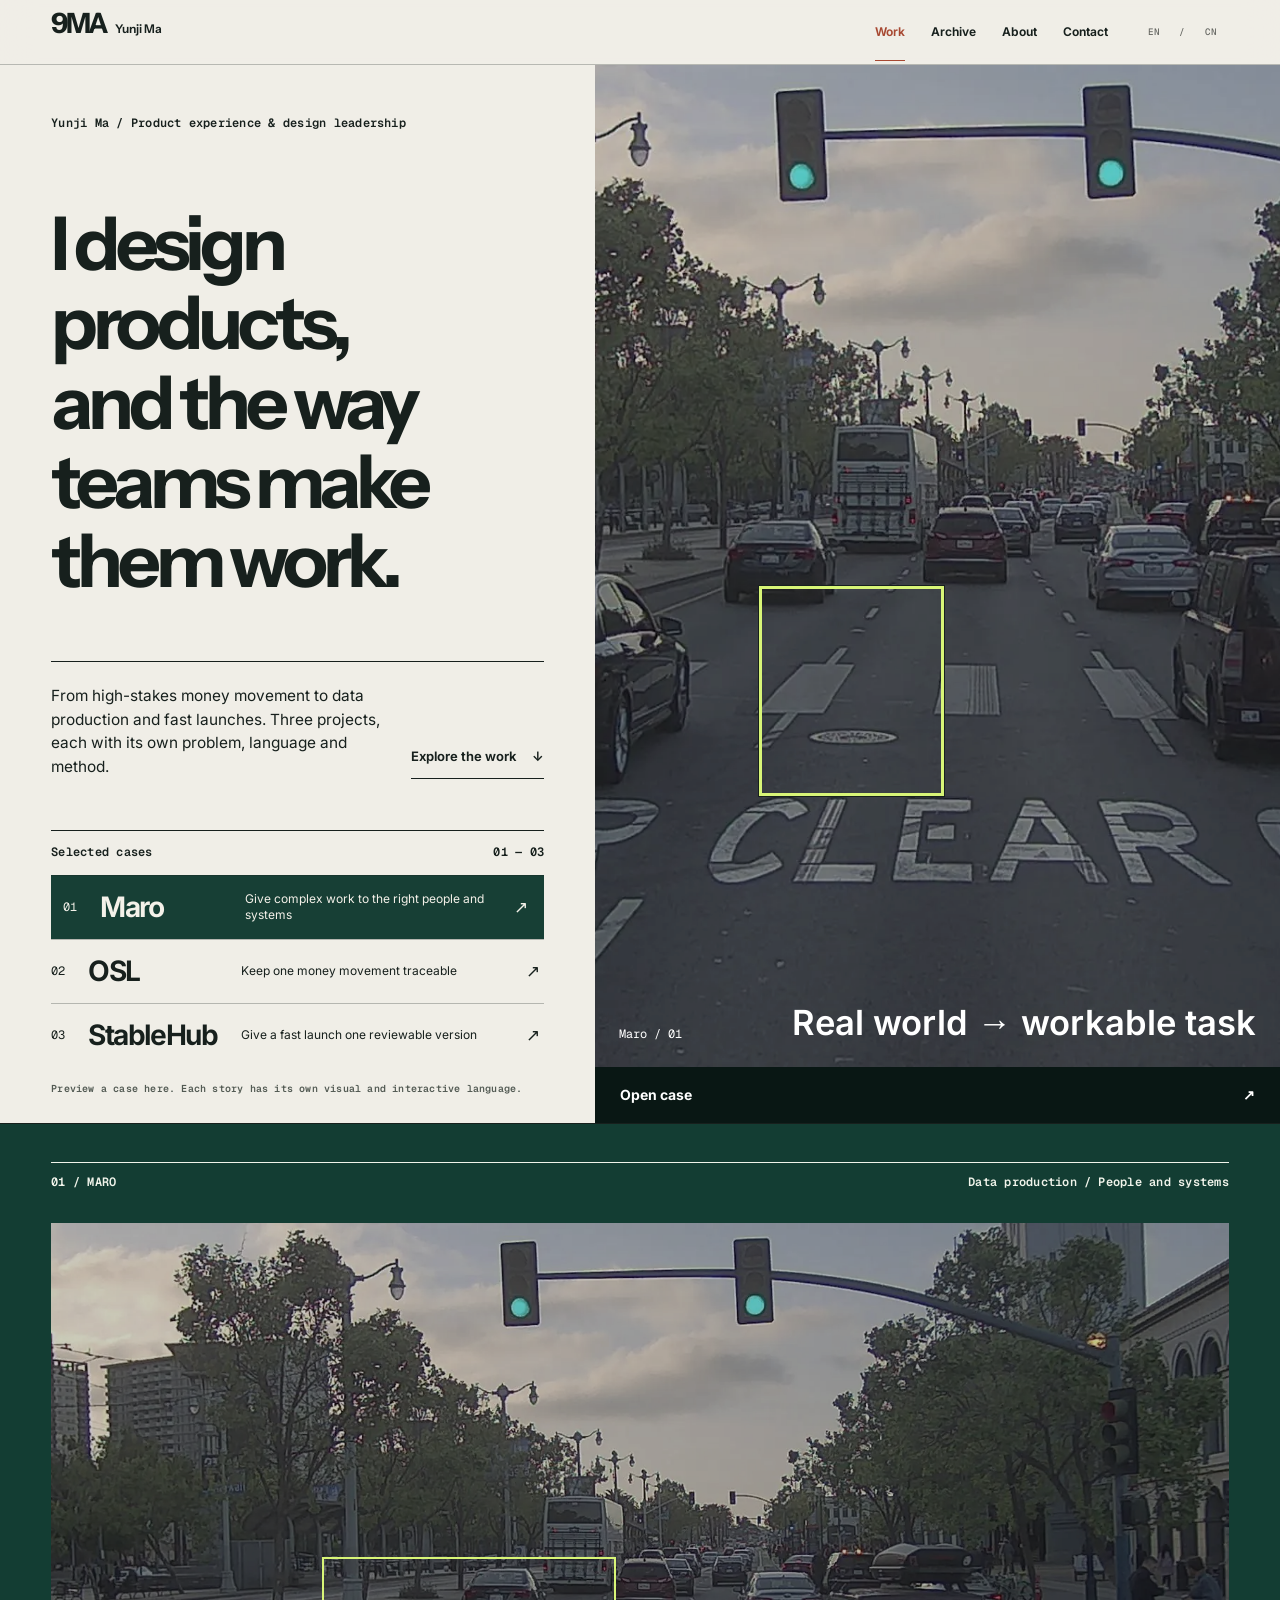
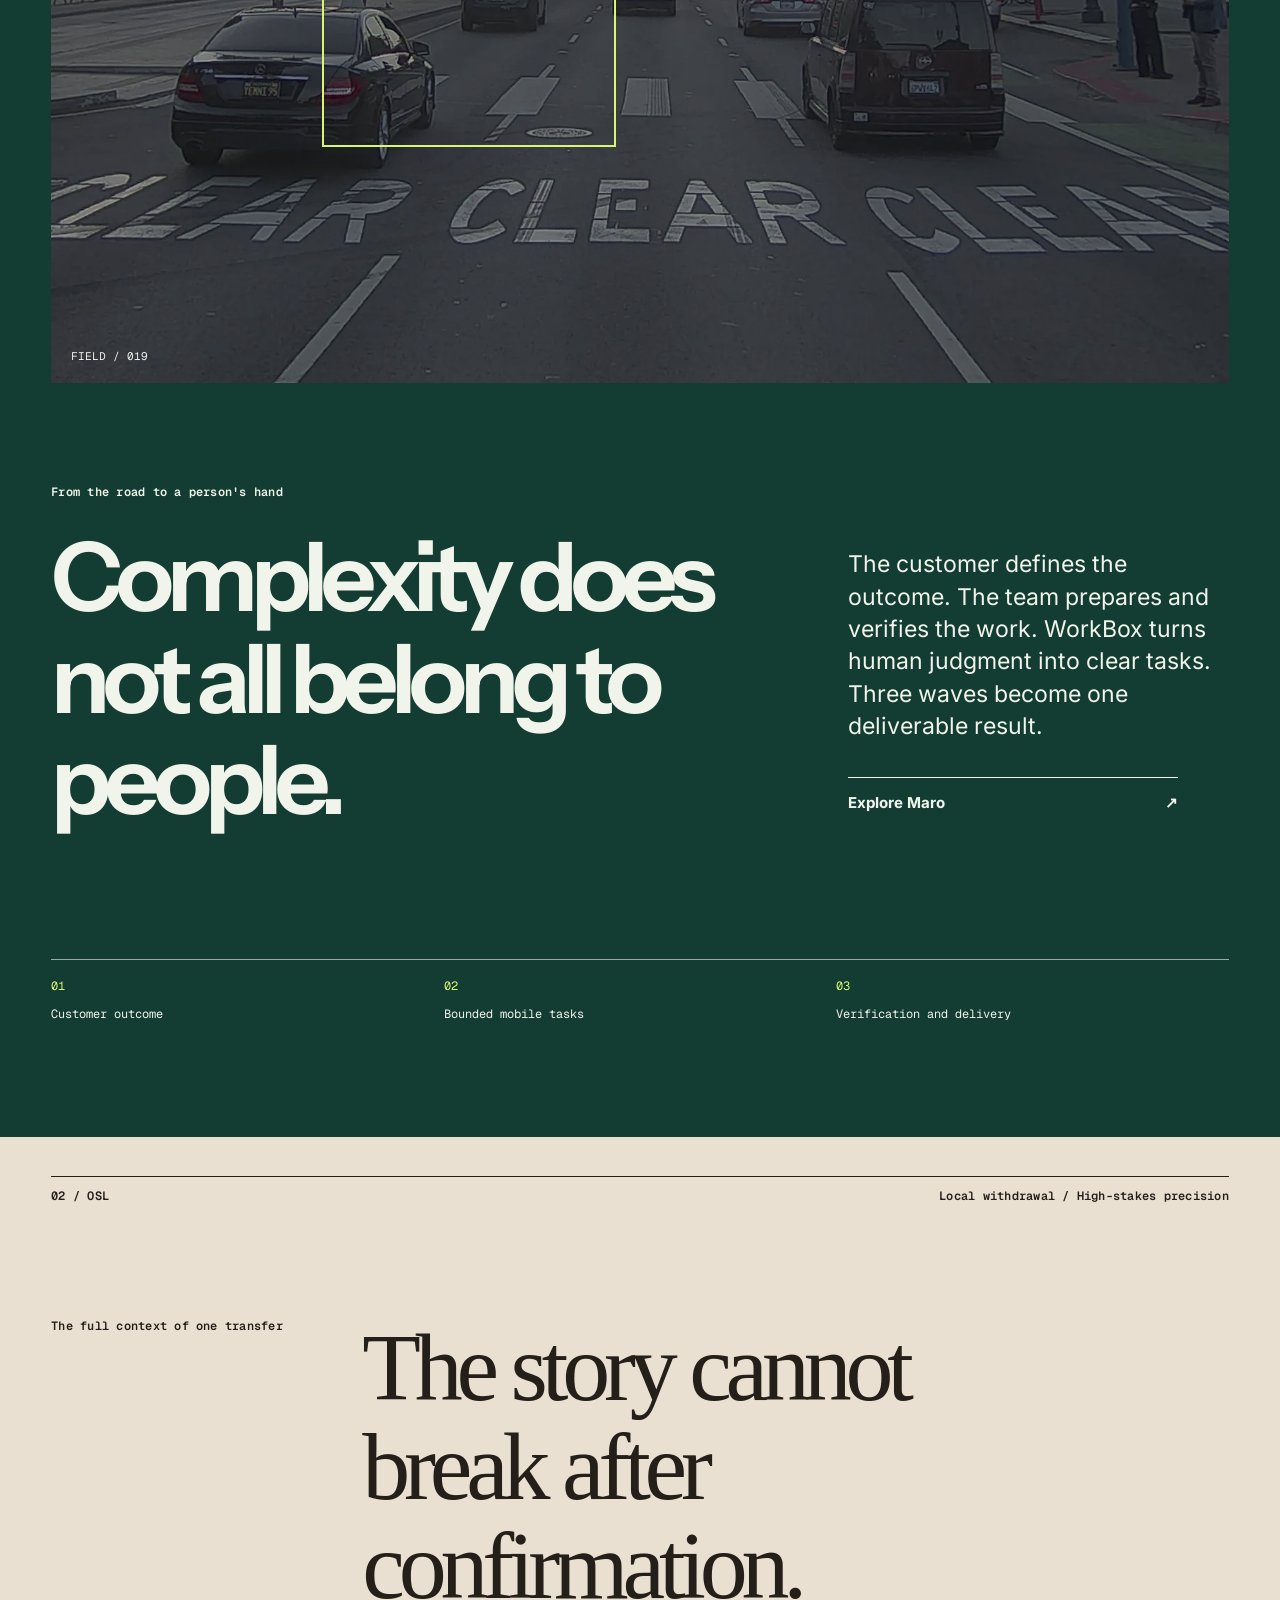
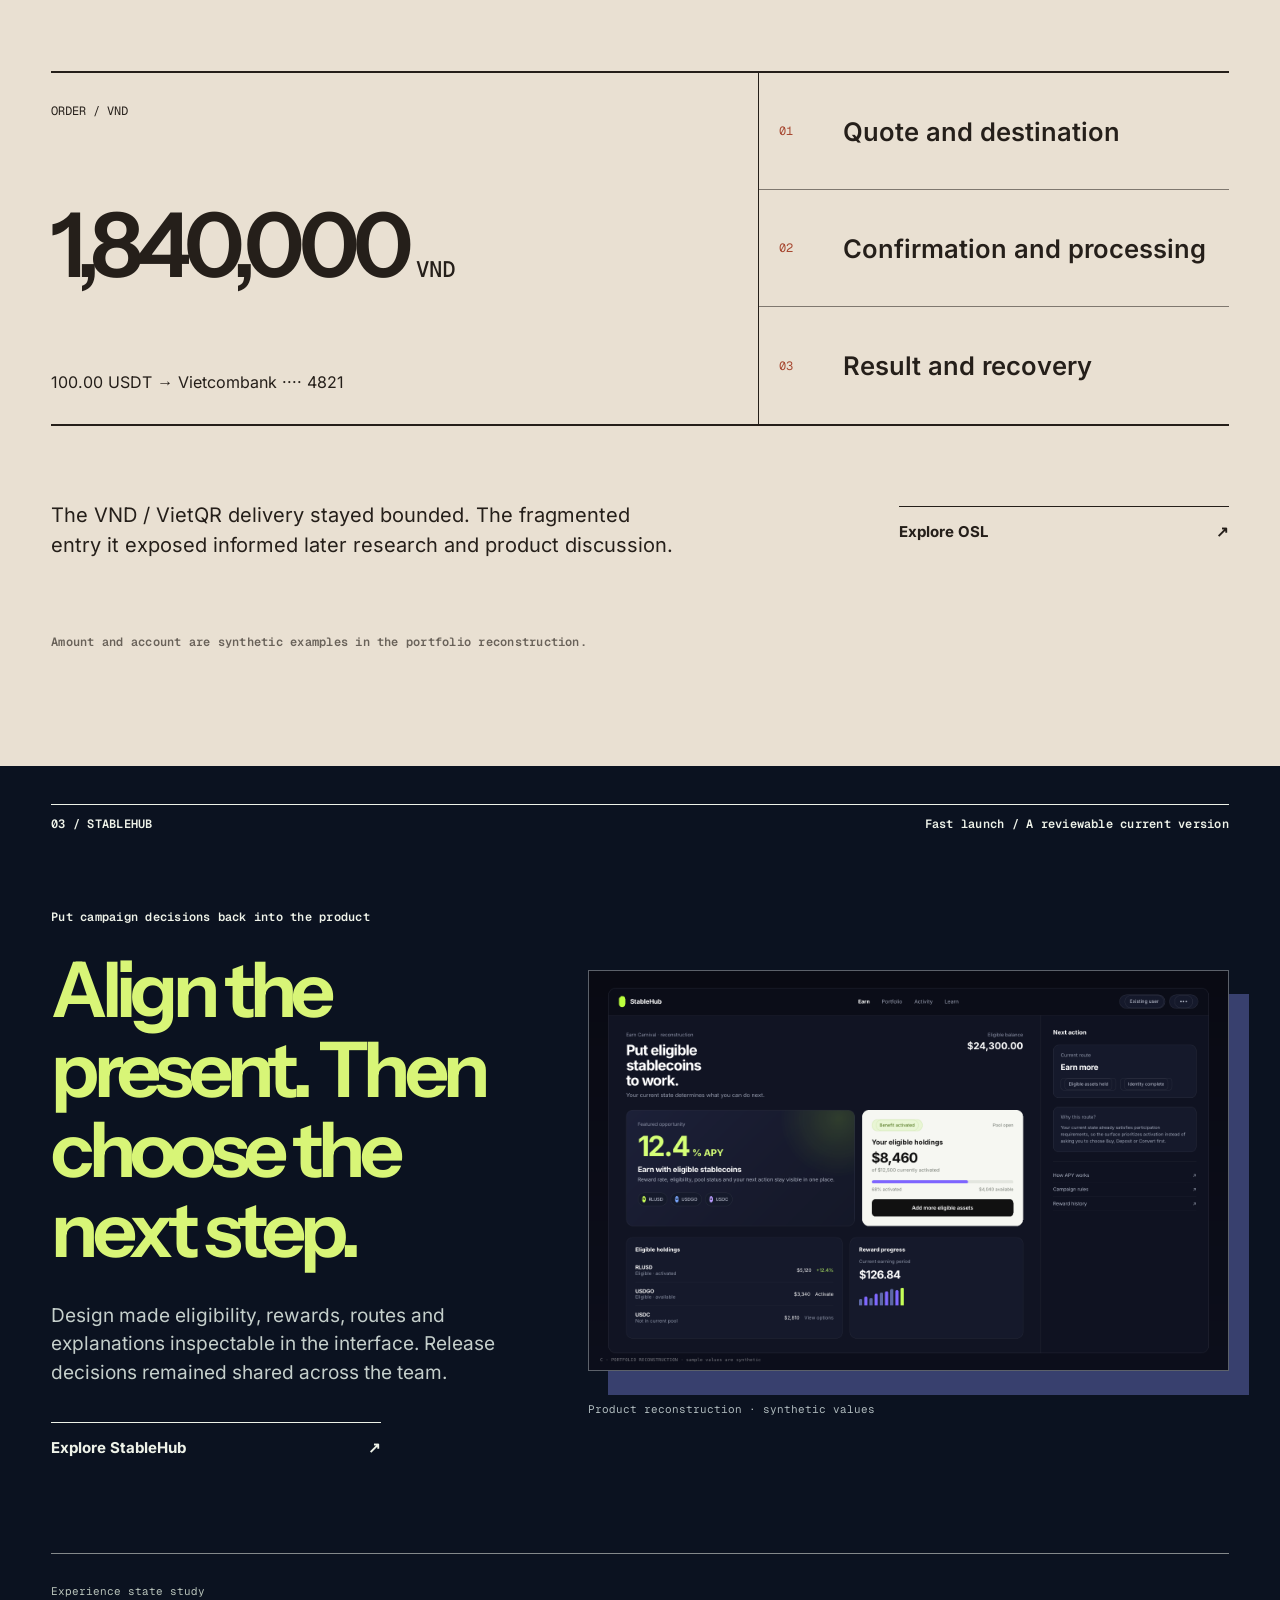
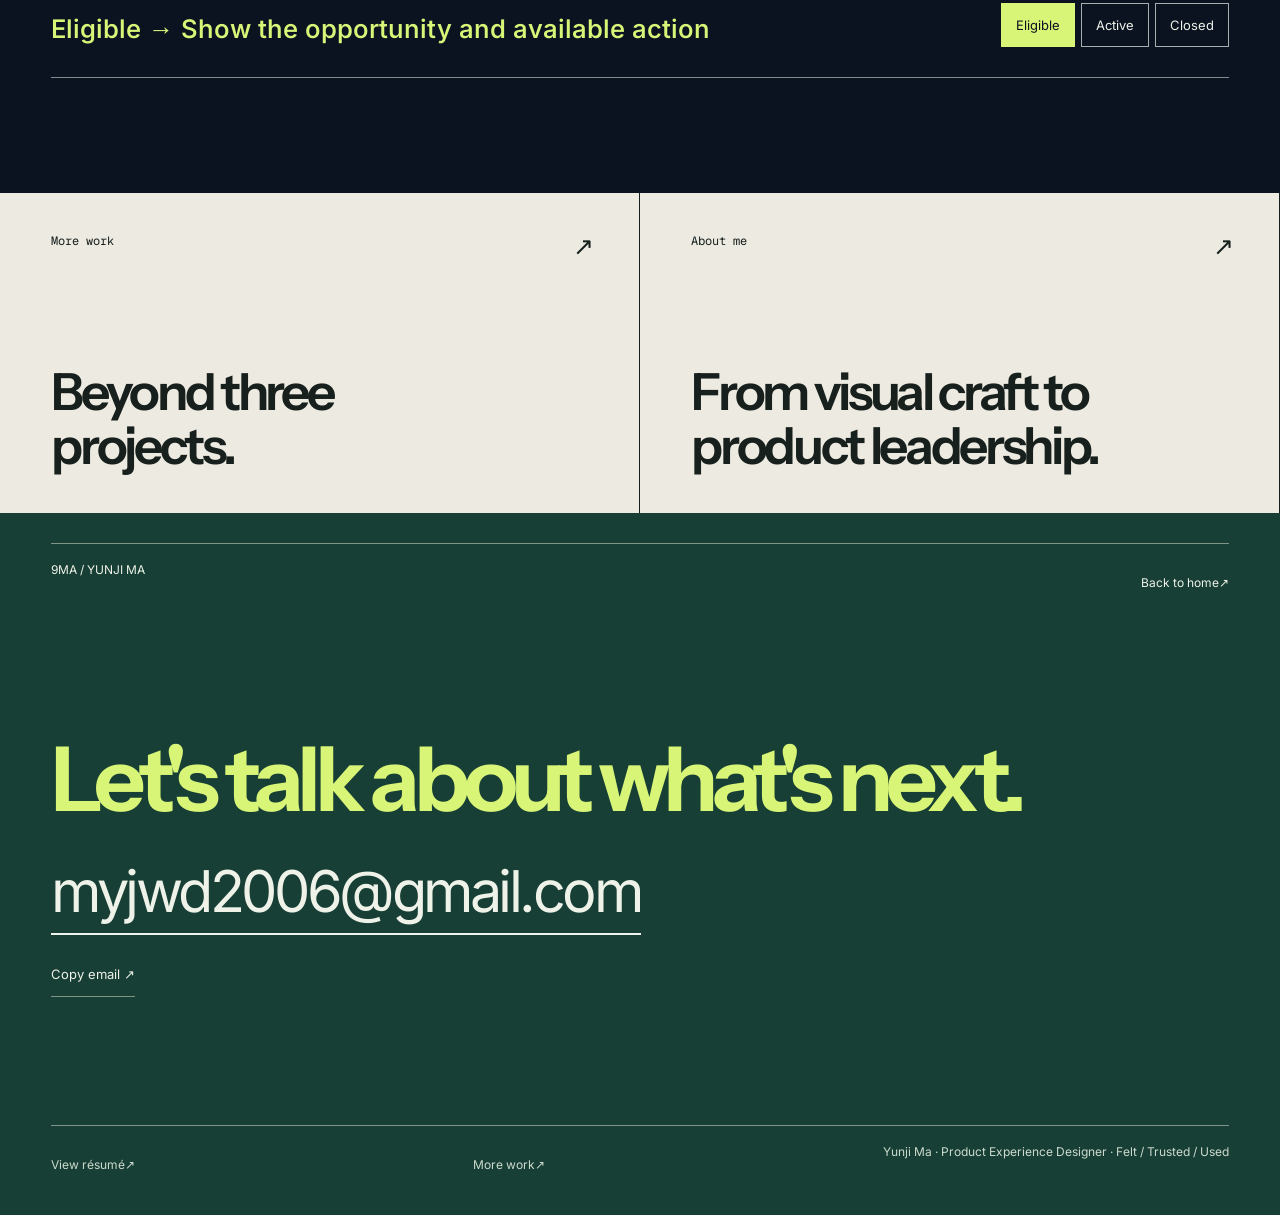
==== commit a95b991c: "Publish case-led portfolio redesign candidate under next" ====
--- a/next/index.html
+++ b/next/index.html
@@ -1,2 +1 @@
-<!DOCTYPE html><html lang="zh-CN" dir="ltr" data-site-locale="cn"> <head><meta charset="UTF-8"><meta name="viewport" content="width=device-width, initial-scale=1"><meta name="theme-color" content="#201c26"><link rel="icon" type="image/svg+xml" href="/next/favicon.svg"><meta name="description" content="视觉、交互和产品判断，最终都要落到真实产品和真实使用中。"><meta property="og:title" content="马云骥 — 产品体验设计师"><meta property="og:description" content="视觉、交互和产品判断，最终都要落到真实产品和真实使用中。"><meta property="og:type" content="website"><title>马云骥 — 产品体验设计师</title><style>@font-face{font-family:Instrument Sans Variable;font-style:normal;font-display:swap;font-weight:400 700;src:url(/next/_astro/instrument-sans-latin-ext-wght-normal.B5bTHO_g.woff2)format("woff2-variations");unicode-range:U+100-2BA,U+2BD-2C5,U+2C7-2CC,U+2CE-2D7,U+2DD-2FF,U+304,U+308,U+329,U+1D00-1DBF,U+1E00-1E9F,U+1EF2-1EFF,U+2020,U+20A0-20AB,U+20AD-20C0,U+2113,U+2C60-2C7F,U+A720-A7FF}@font-face{font-family:Instrument Sans Variable;font-style:normal;font-display:swap;font-weight:400 700;src:url(/next/_astro/instrument-sans-latin-wght-normal.BbzFLZTg.woff2)format("woff2-variations");unicode-range:U+??,U+131,U+152-153,U+2BB-2BC,U+2C6,U+2DA,U+2DC,U+304,U+308,U+329,U+2000-206F,U+20AC,U+2122,U+2191,U+2193,U+2212,U+2215,U+FEFF,U+FFFD}@font-face{font-family:Inter Variable;font-style:normal;font-display:swap;font-weight:100 900;src:url(/next/_astro/inter-cyrillic-ext-wght-normal.BOeWTOD4.woff2)format("woff2-variations");unicode-range:U+460-52F,U+1C80-1C8A,U+20B4,U+2DE0-2DFF,U+A640-A69F,U+FE2E-FE2F}@font-face{font-family:Inter Variable;font-style:normal;font-display:swap;font-weight:100 900;src:url(/next/_astro/inter-cyrillic-wght-normal.DqGufNeO.woff2)format("woff2-variations");unicode-range:U+301,U+400-45F,U+490-491,U+4B0-4B1,U+2116}@font-face{font-family:Inter Variable;font-style:normal;font-display:swap;font-weight:100 900;src:url(/next/_astro/inter-greek-ext-wght-normal.DlzME5K_.woff2)format("woff2-variations");unicode-range:U+1F??}@font-face{font-family:Inter Variable;font-style:normal;font-display:swap;font-weight:100 900;src:url(/next/_astro/inter-greek-wght-normal.CkhJZR-_.woff2)format("woff2-variations");unicode-range:U+370-377,U+37A-37F,U+384-38A,U+38C,U+38E-3A1,U+3A3-3FF}@font-face{font-family:Inter Variable;font-style:normal;font-display:swap;font-weight:100 900;src:url(/next/_astro/inter-vietnamese-wght-normal.CBcvBZtf.woff2)format("woff2-variations");unicode-range:U+102-103,U+110-111,U+128-129,U+168-169,U+1A0-1A1,U+1AF-1B0,U+300-301,U+303-304,U+308-309,U+323,U+329,U+1EA0-1EF9,U+20AB}@font-face{font-family:Inter Variable;font-style:normal;font-display:swap;font-weight:100 900;src:url(/next/_astro/inter-latin-ext-wght-normal.DO1Apj_S.woff2)format("woff2-variations");unicode-range:U+100-2BA,U+2BD-2C5,U+2C7-2CC,U+2CE-2D7,U+2DD-2FF,U+304,U+308,U+329,U+1D00-1DBF,U+1E00-1E9F,U+1EF2-1EFF,U+2020,U+20A0-20AB,U+20AD-20C0,U+2113,U+2C60-2C7F,U+A720-A7FF}@font-face{font-family:Inter Variable;font-style:normal;font-display:swap;font-weight:100 900;src:url(/next/_astro/inter-latin-wght-normal.Dx4kXJAl.woff2)format("woff2-variations");unicode-range:U+??,U+131,U+152-153,U+2BB-2BC,U+2C6,U+2DA,U+2DC,U+304,U+308,U+329,U+2000-206F,U+20AC,U+2122,U+2191,U+2193,U+2212,U+2215,U+FEFF,U+FFFD}
-</style><link rel="stylesheet" href="/next/_astro/index.Ii3Bqhkb.css"></head> <body class="page page--home" data-route="home"> <a class="skip" href="#selected-work" data-recon-label data-recon-cn="跳到作品" data-recon-en="Skip to work">跳到作品</a> <header class="mast" id="top"> <a class="brand" href="#top" aria-label="9MA 返回顶部"><strong>9MA</strong><span data-recon-label data-recon-cn="马云骥" data-recon-en="Yunji Ma">马云骥</span></a> <nav class="desktop-nav" aria-label="主要导航"> <a href="#selected-work" data-recon-label data-recon-cn="作品" data-recon-en="Work">作品</a> <a href="/next/archive/" data-recon-label data-recon-cn="归档" data-recon-en="Archive">归档</a> <a href="/next/about/" data-recon-label data-recon-cn="关于" data-recon-en="About">关于</a> <a href="#contact" data-recon-label data-recon-cn="联系" data-recon-en="Contact">联系</a> </nav> <div class="mast-tools"> <div class="locale-switch" role="group" aria-label="语言 / Language"><button type="button" data-locale="cn" aria-pressed="true" aria-label="切换到中文">中</button><span aria-hidden="true">/</span><button type="button" data-locale="en" aria-pressed="false" aria-label="Switch to English">EN</button></div> <button class="menu-toggle" type="button" data-menu-toggle aria-expanded="false" aria-controls="mobile-menu" aria-label="打开菜单" data-i18n-aria-label="common.actions.openMenu"><span></span><span></span></button> </div> <div class="mobile-menu" id="mobile-menu" data-mobile-menu hidden><nav aria-label="移动导航"><a href="#selected-work" data-recon-label data-recon-cn="作品" data-recon-en="Work">作品</a><a href="/next/archive/" data-recon-label data-recon-cn="归档" data-recon-en="Archive">归档</a><a href="/next/about/" data-recon-label data-recon-cn="关于" data-recon-en="About">关于</a><a href="#contact" data-recon-label data-recon-cn="联系" data-recon-en="Contact">联系</a></nav></div> </header> <main id="main-content"> <section class="hero" aria-labelledby="hero-title"> <div class="hero-intro"> <p class="hero-identity" data-recon-label data-recon-cn="马云骥　/　产品体验设计与设计领导" data-recon-en="Yunji Ma / Product experience &amp; design leadership">马云骥　/　产品体验设计与设计领导</p> <h1 id="hero-title" aria-label="9MA，马云骥的产品体验设计作品集">9MA<span aria-hidden="true">.</span></h1> <p class="hero-deck" data-recon-label data-recon-cn="一帧画面、一笔资金、一种状态。设计真正影响下一步的判断。" data-recon-en="A frame, a transfer, a state. Design the judgment that shapes what happens next.">一帧画面、一笔资金、一种状态。设计真正影响下一步的判断。</p> </div> <div class="hero-atlas" data-atlas aria-label="三件代表作品的可交互视觉场"> <div class="atlas-grid" aria-hidden="true"></div> <svg class="atlas-trace" viewBox="0 0 1200 760" preserveAspectRatio="none" aria-hidden="true"><path d="M40 608 C187 562 246 277 427 295 S599 467 695 390 S861 122 1020 224 S1073 572 1180 566"></path></svg> <a class="atlas-object atlas-object--maro" href="/next/work/maro/" aria-label="查看 Maro 案例"><img src="/next/images/redesign/maro-road.webp" width="1920" height="1080" fetchpriority="high" alt="Maro 项目的真实道路图像"><span class="atlas-target" aria-hidden="true"></span><span class="atlas-object__caption"><b>Maro</b><small data-recon-label data-recon-cn="让人判断局部" data-recon-en="Focus human judgment">让人判断局部</small></span></a> <a class="atlas-object atlas-object--osl" href="/next/work/osl/" aria-label="查看 OSL 案例"><img src="/next/images/redesign/osl-transaction.png" width="1600" height="1000" alt="OSL 交易界面的作品集重构"><span class="atlas-object__caption"><b>OSL</b><small data-recon-label data-recon-cn="让承诺不断线" data-recon-en="Keep the promise visible">让承诺不断线</small></span></a> <a class="atlas-object atlas-object--stable" href="/next/work/stablehub/" aria-label="查看 StableHub 案例"><img src="/next/images/redesign/stablehub-surface.png" width="1600" height="1000" alt="StableHub 活动界面的作品集重构"><span class="atlas-object__caption"><b>StableHub</b><small data-recon-label data-recon-cn="让状态决定下一步" data-recon-en="Let state shape action">让状态决定下一步</small></span></a> <span class="atlas-cross atlas-cross--one" aria-hidden="true">✳</span><span class="atlas-cross atlas-cross--two" aria-hidden="true">✳</span> <span class="atlas-note" data-recon-label data-recon-cn="作品集重构界面采用合成示例数值" data-recon-en="Reconstructed interfaces use synthetic example values">作品集重构界面采用合成示例数值</span> </div> <div class="hero-bottom"><span data-recon-label data-recon-cn="向下探索三种判断" data-recon-en="Scroll through three kinds of judgment">向下探索三种判断</span><a href="#selected-work" aria-label="向下查看作品"><span aria-hidden="true">↓</span></a></div> </section> <div class="work-index" id="selected-work" aria-label="精选作品"><span data-recon-label data-recon-cn="精选作品" data-recon-en="Selected work">精选作品</span><nav aria-label="项目目录"><a href="#maro">Maro</a><a href="#osl">OSL</a><a href="#stablehub">StableHub</a></nav><span>2026 / 9MA</span></div> <section class="work-scene work-scene--maro" id="maro" aria-labelledby="maro-title"> <div class="scene-meta"><span>Maro</span><span data-recon-label data-recon-cn="数据生产 / 人的判断" data-recon-en="Data work / Human judgment">数据生产 / 人的判断</span></div> <div class="maro-landscape"><img src="/next/images/redesign/maro-road.webp" width="1920" height="1080" loading="lazy" decoding="async" alt="项目素材中的真实道路场景"><div class="maro-focus" aria-hidden="true"><span></span><span></span><span></span><span></span></div><div class="maro-inside"><img src="/next/images/maro/precision-zh-desktop.jpg" width="390" height="611" loading="lazy" decoding="async" alt="WorkBox 精度任务的作品集重构界面"></div></div> <div class="scene-info"><div><p class="scene-small" data-recon-label data-recon-cn="从完整场景到可判断的局部" data-recon-en="From the full scene to a judgment people can make">从完整场景到可判断的局部</p><h2 id="maro-title"><span data-recon-label data-recon-cn="把问题缩小，" data-recon-en="Focus the problem.">把问题缩小，</span><span data-recon-label data-recon-cn="把能力放大。" data-recon-en="Expand what people can do.">把能力放大。</span></h2></div><div class="scene-aside"><p data-recon-label data-recon-cn="复杂的图像与空间关系由系统准备；WorkBox 把适合人的部分变成清楚、连续的移动任务。" data-recon-en="The system prepares complex image and spatial relationships. WorkBox turns the human part into a clear, continuous mobile task.">复杂的图像与空间关系由系统准备；WorkBox 把适合人的部分变成清楚、连续的移动任务。</p><a href="/next/work/maro/" data-recon-label data-recon-cn="阅读 Maro 案例" data-recon-en="Explore Maro">阅读 Maro 案例 <span aria-hidden="true">↗</span></a></div></div> </section> <section class="work-scene work-scene--osl" id="osl" aria-labelledby="osl-title"> <div class="scene-meta"><span>OSL</span><span data-recon-label data-recon-cn="本地出金 / 责任关系" data-recon-en="Local withdrawal / Responsibility">本地出金 / 责任关系</span></div> <div class="osl-composition"><svg viewBox="0 0 1100 640" preserveAspectRatio="none" aria-hidden="true"><path d="M0 350 H245 C330 350 300 75 405 75 H660 C780 75 715 560 815 560 H1100"></path></svg><div class="osl-intent"><small data-recon-label data-recon-cn="用户的意图" data-recon-en="User intent">用户的意图</small><strong>100.00 <em>USDT</em></strong></div><div class="osl-interface"><img src="/next/images/redesign/osl-transaction.png" width="1600" height="1000" loading="lazy" decoding="async" alt="OSL 出金交易路径的作品集重构界面"></div><div class="osl-outcome"><small data-recon-label data-recon-cn="确认前清楚，确认后仍清楚" data-recon-en="Clear before and after confirmation">确认前清楚，确认后仍清楚</small><strong data-recon-label data-recon-cn="同一笔订单" data-recon-en="One order">同一笔订单</strong></div></div> <div class="scene-info"><div><p class="scene-small" data-recon-label data-recon-cn="从金额、对象到订单状态" data-recon-en="Amount, destination, order state">从金额、对象到订单状态</p><h2 id="osl-title"><span data-recon-label data-recon-cn="钱的路径，" data-recon-en="Money moves.">钱的路径，</span><span data-recon-label data-recon-cn="需要看得见。" data-recon-en="Trust needs a path.">需要看得见。</span></h2></div><div class="scene-aside"><p data-recon-label data-recon-cn="用户提交的不只是一个数字。报价、收款对象与状态要保持同一条可追踪的体验。" data-recon-en="People commit more than a number. Quote, destination, and state need to remain one traceable experience.">用户提交的不只是一个数字。报价、收款对象与状态要保持同一条可追踪的体验。</p><a href="/next/work/osl/" data-recon-label data-recon-cn="阅读 OSL 案例" data-recon-en="Explore OSL">阅读 OSL 案例 <span aria-hidden="true">↗</span></a></div></div> </section> <section class="work-scene work-scene--stable" id="stablehub" aria-labelledby="stable-title" data-home-state="eligible"> <div class="scene-meta"><span>StableHub</span><span data-recon-label data-recon-cn="活动体验 / 状态驱动" data-recon-en="Campaign experience / State driven">活动体验 / 状态驱动</span></div> <div class="stable-composition"><div class="stable-halo" aria-hidden="true"></div><div class="stable-interface"><img src="/next/images/redesign/stablehub-surface.png" width="1600" height="1000" loading="lazy" decoding="async" alt="StableHub 活动界面的作品集重构"></div><div class="stable-current"><small data-recon-label data-recon-cn="同一机会，不同状态" data-recon-en="One opportunity, different states">同一机会，不同状态</small><strong id="home-state-title" aria-live="polite">已经符合资格。</strong><div class="stable-switch" role="group" aria-label="切换用户状态"><button type="button" data-home-state-button="eligible" aria-pressed="true" data-recon-label data-recon-cn="符合资格" data-recon-en="Eligible">符合资格</button><button type="button" data-home-state-button="active" aria-pressed="false" data-recon-label data-recon-cn="已激活" data-recon-en="Active">已激活</button><button type="button" data-home-state-button="finished" aria-pressed="false" data-recon-label data-recon-cn="已结束" data-recon-en="Finished">已结束</button></div></div></div> <div class="scene-info"><div><p class="scene-small" data-recon-label data-recon-cn="界面是状态的回答" data-recon-en="The interface answers the state">界面是状态的回答</p><h2 id="stable-title"><span data-recon-label data-recon-cn="下一步，" data-recon-en="The next step">下一步，</span><span data-recon-label data-recon-cn="因人而变。" data-recon-en="changes with state.">因人而变。</span></h2></div><div class="scene-aside"><p data-recon-label data-recon-cn="在同一活动中，资格、已激活与结束分别改变说明、主动作和反馈。" data-recon-en="In one campaign, eligibility, activation, and completion change explanation, action, and feedback.">在同一活动中，资格、已激活与结束分别改变说明、主动作和反馈。</p><a href="/next/work/stablehub/" data-recon-label data-recon-cn="阅读 StableHub 案例" data-recon-en="Explore StableHub">阅读 StableHub 案例 <span aria-hidden="true">↗</span></a></div></div> </section> <section class="more-work" aria-labelledby="more-title"><div><small data-recon-label data-recon-cn="不止这三件作品" data-recon-en="Beyond these three cases">不止这三件作品</small><h2 id="more-title" data-recon-label data-recon-cn="从品牌，到产品，再到新的工作方式。" data-recon-en="From identity to product to new ways of making.">从品牌，到产品，再到新的工作方式。</h2></div><a href="/next/archive/" data-recon-label data-recon-cn="查看作品归档" data-recon-en="Explore the archive">查看作品归档 <span aria-hidden="true">↗</span></a></section> </main> <footer class="end" id="contact"><div class="end-top"><span>9MA / YUNJI MA</span><a href="#top" data-recon-label data-recon-cn="回到顶部" data-recon-en="Back to top">回到顶部 <span aria-hidden="true">↑</span></a></div><div class="end-main"><p data-recon-label data-recon-cn="接下来，聊聊你的难题。" data-recon-en="Let's talk about what's next.">接下来，聊聊你的难题。</p><div class="contact-content"><a href="mailto:myjwd2006@gmail.com" data-contact-email>myjwd2006@gmail.com</a><div class="end-copy"><button type="button" data-copy-email data-copy-default-cn="复制邮箱" data-copy-default-en="Copy email" data-copy-success-cn="邮箱已复制" data-copy-success-en="Email copied" data-copy-failure-cn="复制失败，请手动复制" data-copy-failure-en="Copy failed; please copy manually" data-recon-label data-recon-cn="复制邮箱" data-recon-en="Copy email">复制邮箱 <span aria-hidden="true">↗</span></button><span data-copy-status role="status" aria-live="polite"></span></div></div></div><div class="end-bottom"><a href="/next/resume/Yunji-Ma-Resume.pdf" target="_blank" rel="noreferrer" data-resume-link data-recon-label data-recon-cn="查看简历" data-recon-en="View résumé">查看简历 <span aria-hidden="true">↗</span></a><a href="/next/about/" data-recon-label data-recon-cn="了解我的工作方式" data-recon-en="How I work">了解我的工作方式 <span aria-hidden="true">↗</span></a><span data-recon-label data-recon-cn="项目界面中的示例数据已标注为重构" data-recon-en="Reconstructed examples are identified in the cases">项目界面中的示例数据已标注为重构</span></div></footer> <script type="module" src="/next/_astro/index.astro_astro_type_script_index_0_lang.DCBeWiTB.js"></script><script type="module">var e=()=>document.documentElement.dataset.siteLocale===`en`?`en`:`cn`,t={eligible:{cn:`已经符合资格。`,en:`Already eligible.`},active:{cn:`参与正在发生。`,en:`Participation is live.`},finished:{cn:`结果仍然清楚。`,en:`The outcome stays clear.`}},n=document.querySelector(`.work-scene--stable`),r=document.querySelector(`#home-state-title`),i=Array.from(document.querySelectorAll(`[data-home-state-button]`));function a(){if(!n||!r)return;let a=n.dataset.homeState||`eligible`;r.textContent=t[a]?.[e()]||t.eligible[e()],i.forEach(e=>e.setAttribute(`aria-pressed`,String(e.dataset.homeStateButton===a)))}function o(){let t=e();for(let e of document.querySelectorAll(`a[href^="/next/work/"],a[href^="/next/about/"],a[href^="/next/archive/"]`)){let n=new URL(e.href,location.href);n.searchParams.set(`lang`,t===`cn`&&/\/work\/maro\/?$/.test(n.pathname)?`zh`:t);let r=`${n.pathname}${n.search}${n.hash}`;e.getAttribute(`href`)!==r&&e.setAttribute(`href`,r)}}function s(){a(),o(),document.querySelector(`#hero-title`)?.setAttribute(`aria-label`,e()===`cn`?`9MA，马云骥的产品体验设计作品集`:`9MA, Yunji Ma product experience portfolio`)}i.forEach(e=>e.addEventListener(`click`,()=>{n&&(n.dataset.homeState=e.dataset.homeStateButton,a())}));var c=Array.from(document.querySelectorAll(`.work-scene[id]`)),l=Array.from(document.querySelectorAll(`.work-index nav a`));if(`IntersectionObserver`in window){let e=new IntersectionObserver(e=>{for(let t of e)t.isIntersecting&&l.forEach(e=>e.classList.toggle(`is-current`,e.hash===`#${t.target.id}`))},{rootMargin:`-28% 0px -56% 0px`});c.forEach(t=>e.observe(t))}var u=document.querySelector(`[data-atlas]`),d=Array.from(document.querySelectorAll(`.atlas-object`));if(u&&matchMedia(`(pointer: fine)`).matches&&!matchMedia(`(prefers-reduced-motion: reduce)`).matches){let e=0;u.addEventListener(`pointermove`,t=>{cancelAnimationFrame(e),e=requestAnimationFrame(()=>{let e=u.getBoundingClientRect(),n=(t.clientX-e.left)/e.width-.5,r=(t.clientY-e.top)/e.height-.5;d.forEach((e,t)=>{let i=(t+1)*5;e.style.translate=`${(n*i).toFixed(1)}px ${(r*i).toFixed(1)}px`})})},{passive:!0}),u.addEventListener(`pointerleave`,()=>d.forEach(e=>{e.style.translate=``}))}new MutationObserver(s).observe(document.documentElement,{attributes:!0,attributeFilter:[`data-site-locale`]}),document.readyState===`loading`?document.addEventListener(`DOMContentLoaded`,s,{once:!0}):s();</script></body> </html>+<!DOCTYPE html><html lang="en" dir="ltr" data-site-locale="en"> <head><meta charset="UTF-8"><meta name="viewport" content="width=device-width, initial-scale=1"><meta name="theme-color" content="#f0eee7"><link rel="icon" type="image/svg+xml" href="/next/favicon.svg"><meta name="description" content="Product experience design across visual craft, interaction, product judgment, and real product work."><meta property="og:title" content="Yunji Ma — Product Experience Designer"><meta property="og:description" content="Product experience design across visual craft, interaction, product judgment, and real product work."><meta property="og:type" content="website"><title>Yunji Ma — Product Experience Designer</title><link rel="stylesheet" href="/next/_astro/SiteLayout.DaQ8uhaZ.css"><link rel="stylesheet" href="/next/_astro/index.rNgdUrL6.css"></head> <body class="page page--home theme--home" data-route="home"> <a class="skip-link" href="#main-content">Skip to content</a> <header class="site-nav" data-nav> <div class="nav-inner"> <a class="nav-brand" href="/next/" aria-label="9MA · Yunji Ma"><strong>9MA</strong><span data-recon-label data-recon-en="Yunji Ma" data-recon-cn="马云骥">Yunji Ma</span></a> <nav class="nav-links" aria-label="Primary navigation"> <a href="/next/" class="is-active" aria-current="page" data-i18n="common.nav.work"> Work </a><a href="/next/archive" data-i18n="common.nav.archive"> Archive </a><a href="/next/about" data-i18n="common.nav.about"> About </a><a href="/next/#contact" data-i18n="common.nav.contact"> Contact </a> </nav> <div class="nav-tools"> <div class="locale-switch" role="group" aria-label="Language" data-i18n-aria-label="common.actions.language"> <button type="button" data-locale="en" aria-pressed="true" aria-label="EN · Switch to English" data-i18n-aria-label="common.actions.switchToEnglish">EN</button> <span aria-hidden="true">/</span> <button type="button" data-locale="cn" aria-pressed="false" aria-label="CN · Switch to Chinese" data-i18n-aria-label="common.actions.switchToChinese">CN</button> </div> <button class="menu-toggle" type="button" aria-expanded="false" aria-controls="mobile-menu" aria-label="Open menu" data-menu-toggle data-i18n-aria-label="common.actions.openMenu"> <span></span><span></span> </button> </div> </div> <div class="mobile-menu" id="mobile-menu" hidden data-mobile-menu> <nav aria-label="Mobile navigation"> <a href="/next/" data-i18n="common.nav.work">Work</a><a href="/next/archive" data-i18n="common.nav.archive">Archive</a><a href="/next/about" data-i18n="common.nav.about">About</a><a href="/next/#contact" data-i18n="common.nav.contact">Contact</a> </nav> </div> </header> <main id="main-content">  <section class="studio-hero" id="top" aria-labelledby="home-title"> <div class="studio-hero__intro"> <p class="studio-kicker" data-recon-label data-recon-cn="马云骥 / 产品体验与设计领导" data-recon-en="Yunji Ma / Product experience &amp; design leadership">马云骥 / 产品体验与设计领导</p> <h1 id="home-title" data-recon-label data-recon-cn="我设计产品，也设计让产品成立的工作方式。" data-recon-en="I design products, and the way teams make them work.">我设计产品，也设计让产品成立的工作方式。</h1> <div class="studio-hero__bottom"><p data-recon-label data-recon-cn="从高风险资金任务，到数据生产，再到高速发布的产品。三件作品，各有自己的问题、语言和做法。" data-recon-en="From high-stakes money movement to data production and fast launches. Three projects, each with its own problem, language and method.">从高风险资金任务，到数据生产，再到高速发布的产品。三件作品，各有自己的问题、语言和做法。</p><a href="#selected-work" data-recon-label data-recon-cn="探索作品" data-recon-en="Explore the work">探索作品 <span aria-hidden="true">↓</span></a></div> </div> <div class="studio-hero__index" id="selected-work"> <div class="studio-hero__index-top"><span data-recon-label data-recon-cn="精选案例" data-recon-en="Selected cases">精选案例</span><span>01 — 03</span></div> <div class="studio-hero__selector" role="group" aria-label="选择要预览的案例" data-recon-aria-label data-recon-aria-label-cn="选择要预览的案例" data-recon-aria-label-en="Select a case preview"> <button type="button" data-studio-select="maro" aria-pressed="true"><span>01</span><strong>Maro</strong><small data-recon-label data-recon-cn="把复杂工作交给合适的人与系统" data-recon-en="Give complex work to the right people and systems">把复杂工作交给合适的人与系统</small><i aria-hidden="true">↗</i></button><button type="button" data-studio-select="osl" aria-pressed="false"><span>02</span><strong>OSL</strong><small data-recon-label data-recon-cn="让一笔资金始终可追踪" data-recon-en="Keep one money movement traceable">让一笔资金始终可追踪</small><i aria-hidden="true">↗</i></button><button type="button" data-studio-select="stablehub" aria-pressed="false"><span>03</span><strong>StableHub</strong><small data-recon-label data-recon-cn="让高速发布拥有共同的当前版本" data-recon-en="Give a fast launch one reviewable version">让高速发布拥有共同的当前版本</small><i aria-hidden="true">↗</i></button> </div> <p class="studio-hero__footnote" data-recon-label data-recon-cn="预览用于选案；每篇案例有独立的视觉与交互。" data-recon-en="Preview a case here. Each story has its own visual and interactive language.">预览用于选案；每篇案例有独立的视觉与交互。</p> </div> <div class="studio-hero__stage" data-studio-stage data-active="maro" aria-live="polite"> <article class="stage-panel stage-panel--maro" data-studio-panel="maro"><img src="/next/images/redesign/maro-road.webp" width="1920" height="1080" fetchpriority="high" alt="Maro 案例使用的许可道路场景"><span class="stage-panel__target" aria-hidden="true"></span><div class="stage-panel__information"><span>Maro / 01</span><b data-recon-label data-recon-cn="真实世界 → 可完成的任务" data-recon-en="Real world → workable task">真实世界 → 可完成的任务</b></div></article> <article class="stage-panel stage-panel--osl" data-studio-panel="osl" hidden><div class="stage-osl__top"><span>OSL / VND</span><span>ORDER / 0184</span></div><p data-recon-label data-recon-cn="同一笔交易" data-recon-en="One continuous order">同一笔交易</p><strong>1,840,000 <em>VND</em></strong><dl><div><dt data-recon-label data-recon-cn="卖出" data-recon-en="Sell">卖出</dt><dd>100.00 USDT</dd></div><div><dt data-recon-label data-recon-cn="到账" data-recon-en="Destination">到账</dt><dd>Vietcombank ···· 4821</dd></div><div><dt data-recon-label data-recon-cn="报价窗口" data-recon-en="Quote window">报价窗口</dt><dd>00:47</dd></div></dl><small data-recon-label data-recon-cn="作品集重构 · 数值为合成示例" data-recon-en="Portfolio reconstruction · synthetic values">作品集重构 · 数值为合成示例</small></article> <article class="stage-panel stage-panel--stablehub" data-studio-panel="stablehub" hidden><div class="stage-stable__overline">STABLEHUB / EARN CARNIVAL</div><p data-recon-label data-recon-cn="让活动的下一步，随真实状态而变。" data-recon-en="A campaign whose next action follows the real state.">让活动的下一步，随真实状态而变。</p><img src="/next/images/redesign/stablehub-surface.png" width="1600" height="1000" loading="lazy" decoding="async" alt="StableHub 活动产品界面的作品集重构"><span data-recon-label data-recon-cn="作品集重构 · 界面数值为合成示例" data-recon-en="Portfolio reconstruction · synthetic interface values">作品集重构 · 界面数值为合成示例</span></article> <a class="studio-hero__stage-link" href="/next/work/maro/" data-studio-link><span data-recon-label data-recon-cn="进入案例" data-recon-en="Open case">进入案例</span><span aria-hidden="true">↗</span></a> </div> </section> <section class="feature feature--maro" id="maro" aria-labelledby="maro-title"> <div class="feature__head"><span>01 / MARO</span><span data-recon-label data-recon-cn="数据生产 / 人与系统的分工" data-recon-en="Data production / People and systems">数据生产 / 人与系统的分工</span></div> <div class="maro-feature__world"><img src="/next/images/redesign/maro-road.webp" width="1920" height="1080" loading="lazy" decoding="async" alt="Maro 案例使用的许可道路场景"><span class="maro-feature__frame" aria-hidden="true"></span><span class="maro-feature__world-label">FIELD / 019</span></div> <div class="maro-feature__story"><div><span class="feature__eyebrow" data-recon-label data-recon-cn="从道路现场，到人的手里" data-recon-en="From the road to a person's hand">从道路现场，到人的手里</span><h2 id="maro-title" data-recon-label data-recon-cn="复杂度，不必都由人承担。" data-recon-en="Complexity does not all belong to people.">复杂度，不必都由人承担。</h2></div><div><p data-recon-label data-recon-cn="客户描述结果，团队准备和验证，WorkBox 把可以由普通人完成的判断变成明确任务。三波输入最后合成一份可交付的数据。" data-recon-en="The customer defines the outcome. The team prepares and verifies the work. WorkBox turns human judgment into clear tasks. Three waves become one deliverable result.">客户描述结果，团队准备和验证，WorkBox 把可以由普通人完成的判断变成明确任务。三波输入最后合成一份可交付的数据。</p><a href="/next/work/maro/" data-recon-label data-recon-cn="进入 Maro 案例" data-recon-en="Explore Maro">进入 Maro 案例 <span aria-hidden="true">↗</span></a></div></div> <div class="maro-feature__sequence"><span data-recon-label data-recon-cn="客户结果" data-recon-en="Customer outcome">客户结果</span><span data-recon-label data-recon-cn="有边界的手机任务" data-recon-en="Bounded mobile tasks">有边界的手机任务</span><span data-recon-label data-recon-cn="验证与交付" data-recon-en="Verification and delivery">验证与交付</span></div> </section> <section class="feature feature--osl" id="osl" aria-labelledby="osl-title"> <div class="feature__head"><span>02 / OSL</span><span data-recon-label data-recon-cn="本地出金 / 高风险精度" data-recon-en="Local withdrawal / High-stakes precision">本地出金 / 高风险精度</span></div> <div class="osl-feature__top"><span class="feature__eyebrow" data-recon-label data-recon-cn="一笔钱的完整上下文" data-recon-en="The full context of one transfer">一笔钱的完整上下文</span><h2 id="osl-title" data-recon-label data-recon-cn="确认以后，故事不能断。" data-recon-en="The story cannot break after confirmation.">确认以后，故事不能断。</h2></div> <div class="osl-feature__ledger"><div class="osl-feature__amount"><span>ORDER / VND</span><strong>1,840,000 <em>VND</em></strong><small>100.00 USDT → Vietcombank ···· 4821</small></div><ol><li><b>01</b><span data-recon-label data-recon-cn="报价与收款对象" data-recon-en="Quote and destination">报价与收款对象</span></li><li><b>02</b><span data-recon-label data-recon-cn="确认与处理中" data-recon-en="Confirmation and processing">确认与处理中</span></li><li><b>03</b><span data-recon-label data-recon-cn="结果与失败恢复" data-recon-en="Result and recovery">结果与失败恢复</span></li></ol></div> <div class="osl-feature__end"><p data-recon-label data-recon-cn="VND / VietQR 的交付范围始终明确。它暴露的资金入口问题，则进入后续研究和产品讨论。" data-recon-en="The VND / VietQR delivery stayed bounded. The fragmented entry it exposed informed later research and product discussion.">VND / VietQR 的交付范围始终明确。它暴露的资金入口问题，则进入后续研究和产品讨论。</p><a href="/next/work/osl/" data-recon-label data-recon-cn="进入 OSL 案例" data-recon-en="Explore OSL">进入 OSL 案例 <span aria-hidden="true">↗</span></a></div><small class="feature__disclosure" data-recon-label data-recon-cn="金额与账户为作品集重构中的合成示例。" data-recon-en="Amount and account are synthetic examples in the portfolio reconstruction.">金额与账户为作品集重构中的合成示例。</small> </section> <section class="feature feature--stable" id="stablehub" aria-labelledby="stable-title" data-studio-state="eligible"> <div class="feature__head"><span>03 / STABLEHUB</span><span data-recon-label data-recon-cn="高速发布 / 可评审的当前版本" data-recon-en="Fast launch / A reviewable current version">高速发布 / 可评审的当前版本</span></div> <div class="stable-feature__layout"><div class="stable-feature__copy"><span class="feature__eyebrow" data-recon-label data-recon-cn="把活动中的分歧放回产品" data-recon-en="Put campaign decisions back into the product">把活动中的分歧放回产品</span><h2 id="stable-title" data-recon-label data-recon-cn="先对齐现在，才能决定下一步。" data-recon-en="Align the present. Then choose the next step.">先对齐现在，才能决定下一步。</h2><p data-recon-label data-recon-cn="设计把资格、奖励、行动路径和解释变成可共同检查的界面条件；发布决定仍由团队共同承担。" data-recon-en="Design made eligibility, rewards, routes and explanations inspectable in the interface. Release decisions remained shared across the team.">设计把资格、奖励、行动路径和解释变成可共同检查的界面条件；发布决定仍由团队共同承担。</p><a href="/next/work/stablehub/" data-recon-label data-recon-cn="进入 StableHub 案例" data-recon-en="Explore StableHub">进入 StableHub 案例 <span aria-hidden="true">↗</span></a></div><div class="stable-feature__visual"><img src="/next/images/redesign/stablehub-surface.png" width="1600" height="1000" loading="lazy" decoding="async" alt="StableHub 活动界面的作品集重构"><span data-recon-label data-recon-cn="产品界面重构 · 合成数值" data-recon-en="Product reconstruction · synthetic values">产品界面重构 · 合成数值</span></div></div> <div class="stable-feature__states"><div><span data-recon-label data-recon-cn="体验状态示意" data-recon-en="Experience state study">体验状态示意</span><strong data-studio-state-line data-recon-label data-recon-cn="符合资格 → 说明机会与可执行的动作" data-recon-en="Eligible → Show the opportunity and available action">符合资格 → 说明机会与可执行的动作</strong></div><div role="group" aria-label="切换活动状态" data-recon-aria-label data-recon-aria-label-cn="切换活动状态" data-recon-aria-label-en="Switch campaign state"><button type="button" data-studio-state-button="eligible" aria-pressed="true" data-recon-label data-recon-cn="符合资格" data-recon-en="Eligible">符合资格</button><button type="button" data-studio-state-button="active" aria-pressed="false" data-recon-label data-recon-cn="已激活" data-recon-en="Active">已激活</button><button type="button" data-studio-state-button="closed" aria-pressed="false" data-recon-label data-recon-cn="活动结束" data-recon-en="Closed">活动结束</button></div></div> </section> <section class="studio-outro" aria-label="更多作品与关于我"><a href="/next/archive/"><span data-recon-label data-recon-cn="更多作品" data-recon-en="More work">更多作品</span><strong data-recon-label data-recon-cn="不止三种题目。" data-recon-en="Beyond three projects.">不止三种题目。</strong><i aria-hidden="true">↗</i></a><a href="/next/about/"><span data-recon-label data-recon-cn="关于我" data-recon-en="About me">关于我</span><strong data-recon-label data-recon-cn="从视觉工艺到产品领导。" data-recon-en="From visual craft to product leadership.">从视觉工艺到产品领导。</strong><i aria-hidden="true">↗</i></a></section> <script type="module">var e={maro:`/next/work/maro/`,osl:`/next/work/osl/`,stablehub:`/next/work/stablehub/`},t=[...document.querySelectorAll(`[data-studio-select]`)],n=[...document.querySelectorAll(`[data-studio-panel]`)],r=document.querySelector(`[data-studio-stage]`),i=document.querySelector(`[data-studio-link]`),a=`maro`;function o(){return document.documentElement.dataset.siteLocale===`en`?`en`:`cn`}function s(t){return`${e[t]}?lang=${t===`maro`&&o()===`cn`?`zh`:o()}`}function c(e){a=e,r&&(r.dataset.active=e),t.forEach(t=>t.setAttribute(`aria-pressed`,String(t.dataset.studioSelect===e))),n.forEach(t=>{t.hidden=t.dataset.studioPanel!==e}),i&&(i.href=s(e))}t.forEach(e=>{e.addEventListener(`click`,()=>c(e.dataset.studioSelect)),matchMedia(`(hover:hover) and (pointer:fine)`).matches&&e.addEventListener(`mouseenter`,()=>c(e.dataset.studioSelect))});var l=document.querySelector(`[data-studio-state]`),u=document.querySelector(`[data-studio-state-line]`),d=[...document.querySelectorAll(`[data-studio-state-button]`)],f={eligible:{cn:`符合资格 → 说明机会与可执行的动作`,en:`Eligible → Show the opportunity and available action`},active:{cn:`已激活 → 显示进度、奖励与继续路径`,en:`Active → Show progress, rewards and the route forward`},closed:{cn:`活动结束 → 保留结果与下一步说明`,en:`Closed → Keep the outcome and next-step explanation`}},p=`eligible`;function m(e){p=e,l&&(l.dataset.studioState=e),d.forEach(t=>t.setAttribute(`aria-pressed`,String(t.dataset.studioStateButton===e))),u&&(u.dataset.reconCn=f[e].cn,u.dataset.reconEn=f[e].en,u.textContent=f[e][o()])}d.forEach(e=>e.addEventListener(`click`,()=>m(e.dataset.studioStateButton))),new MutationObserver(()=>{c(a),m(p)}).observe(document.documentElement,{attributes:!0,attributeFilter:[`data-site-locale`]}),c(a),m(p);</script> </main> <footer class="site-footer" id="contact"> <div class="site-footer__top"><span>9MA / YUNJI MA</span><a href="/next/#top" data-recon-label data-recon-cn="回到首页" data-recon-en="Back to home">Back to home <span aria-hidden="true">↗</span></a></div> <div class="site-footer__main"><p data-recon-label data-recon-cn="接下来，聊聊你的难题。" data-recon-en="Let's talk about what's next.">Let's talk about what's next.</p><div class="contact-content"><a href="mailto:myjwd2006@gmail.com" data-contact-email>myjwd2006@gmail.com</a><div class="site-footer__copy"><button type="button" data-copy-email data-copy-default-cn="复制邮箱" data-copy-default-en="Copy email" data-copy-success-cn="邮箱已复制" data-copy-success-en="Email copied" data-copy-failure-cn="复制失败，请手动复制" data-copy-failure-en="Copy failed; please copy manually" data-recon-label data-recon-cn="复制邮箱" data-recon-en="Copy email">Copy email <span aria-hidden="true">↗</span></button><span data-copy-status role="status" aria-live="polite"></span></div></div></div> <div class="site-footer__bottom"><a href="/next/resume/Yunji-Ma-Resume.pdf" target="_blank" rel="noreferrer" data-resume-link data-recon-label data-recon-cn="查看简历" data-recon-en="View résumé">View résumé <span aria-hidden="true">↗</span></a><a href="/next/archive/" data-recon-label data-recon-cn="更多作品" data-recon-en="More work">More work <span aria-hidden="true">↗</span></a><span data-i18n="home.contact.footer">Yunji Ma · Product Experience Designer · Felt / Trusted / Used</span></div> </footer> <script type="module" src="/next/_astro/SiteLayout.astro_astro_type_script_index_0_lang.DDZ-m3hX.js"></script></body> </html>
--- a/next/_astro/SiteLayout.DaQ8uhaZ.css
+++ b/next/_astro/SiteLayout.DaQ8uhaZ.css
@@ -0,0 +1 @@
+@font-face{font-family:Instrument Sans Variable;font-style:normal;font-display:swap;font-weight:400 700;src:url(/next/_astro/instrument-sans-latin-ext-wght-normal.B5bTHO_g.woff2)format("woff2-variations");unicode-range:U+100-2BA,U+2BD-2C5,U+2C7-2CC,U+2CE-2D7,U+2DD-2FF,U+304,U+308,U+329,U+1D00-1DBF,U+1E00-1E9F,U+1EF2-1EFF,U+2020,U+20A0-20AB,U+20AD-20C0,U+2113,U+2C60-2C7F,U+A720-A7FF}@font-face{font-family:Instrument Sans Variable;font-style:normal;font-display:swap;font-weight:400 700;src:url(/next/_astro/instrument-sans-latin-wght-normal.BbzFLZTg.woff2)format("woff2-variations");unicode-range:U+??,U+131,U+152-153,U+2BB-2BC,U+2C6,U+2DA,U+2DC,U+304,U+308,U+329,U+2000-206F,U+20AC,U+2122,U+2191,U+2193,U+2212,U+2215,U+FEFF,U+FFFD}@font-face{font-family:Inter Variable;font-style:normal;font-display:swap;font-weight:100 900;src:url(/next/_astro/inter-cyrillic-ext-wght-normal.BOeWTOD4.woff2)format("woff2-variations");unicode-range:U+460-52F,U+1C80-1C8A,U+20B4,U+2DE0-2DFF,U+A640-A69F,U+FE2E-FE2F}@font-face{font-family:Inter Variable;font-style:normal;font-display:swap;font-weight:100 900;src:url(/next/_astro/inter-cyrillic-wght-normal.DqGufNeO.woff2)format("woff2-variations");unicode-range:U+301,U+400-45F,U+490-491,U+4B0-4B1,U+2116}@font-face{font-family:Inter Variable;font-style:normal;font-display:swap;font-weight:100 900;src:url(/next/_astro/inter-greek-ext-wght-normal.DlzME5K_.woff2)format("woff2-variations");unicode-range:U+1F??}@font-face{font-family:Inter Variable;font-style:normal;font-display:swap;font-weight:100 900;src:url(/next/_astro/inter-greek-wght-normal.CkhJZR-_.woff2)format("woff2-variations");unicode-range:U+370-377,U+37A-37F,U+384-38A,U+38C,U+38E-3A1,U+3A3-3FF}@font-face{font-family:Inter Variable;font-style:normal;font-display:swap;font-weight:100 900;src:url(/next/_astro/inter-vietnamese-wght-normal.CBcvBZtf.woff2)format("woff2-variations");unicode-range:U+102-103,U+110-111,U+128-129,U+168-169,U+1A0-1A1,U+1AF-1B0,U+300-301,U+303-304,U+308-309,U+323,U+329,U+1EA0-1EF9,U+20AB}@font-face{font-family:Inter Variable;font-style:normal;font-display:swap;font-weight:100 900;src:url(/next/_astro/inter-latin-ext-wght-normal.DO1Apj_S.woff2)format("woff2-variations");unicode-range:U+100-2BA,U+2BD-2C5,U+2C7-2CC,U+2CE-2D7,U+2DD-2FF,U+304,U+308,U+329,U+1D00-1DBF,U+1E00-1E9F,U+1EF2-1EFF,U+2020,U+20A0-20AB,U+20AD-20C0,U+2113,U+2C60-2C7F,U+A720-A7FF}@font-face{font-family:Inter Variable;font-style:normal;font-display:swap;font-weight:100 900;src:url(/next/_astro/inter-latin-wght-normal.Dx4kXJAl.woff2)format("woff2-variations");unicode-range:U+??,U+131,U+152-153,U+2BB-2BC,U+2C6,U+2DA,U+2DC,U+304,U+308,U+329,U+2000-206F,U+20AC,U+2122,U+2191,U+2193,U+2212,U+2215,U+FEFF,U+FFFD}@font-face{font-family:Geist Mono Variable;font-style:normal;font-display:swap;font-weight:100 900;src:url(/next/_astro/geist-mono-cyrillic-ext-wght-normal.X_5orZeX.woff2)format("woff2-variations");unicode-range:U+460-52F,U+1C80-1C8A,U+20B4,U+2DE0-2DFF,U+A640-A69F,U+FE2E-FE2F}@font-face{font-family:Geist Mono Variable;font-style:normal;font-display:swap;font-weight:100 900;src:url(/next/_astro/geist-mono-cyrillic-wght-normal.DiZS0aHC.woff2)format("woff2-variations");unicode-range:U+301,U+400-45F,U+490-491,U+4B0-4B1,U+2116}@font-face{font-family:Geist Mono Variable;font-style:normal;font-display:swap;font-weight:100 900;src:url(/next/_astro/geist-mono-symbols2-wght-normal.CO5SzqOn.woff2)format("woff2-variations");unicode-range:U+2000-2001,U+2004-2008,U+200A,U+23B8-23BD,U+2500-259F}@font-face{font-family:Geist Mono Variable;font-style:normal;font-display:swap;font-weight:100 900;src:url(/next/_astro/geist-mono-vietnamese-wght-normal.DadHysG0.woff2)format("woff2-variations");unicode-range:U+102-103,U+110-111,U+128-129,U+168-169,U+1A0-1A1,U+1AF-1B0,U+300-301,U+303-304,U+308-309,U+323,U+329,U+1EA0-1EF9,U+20AB}@font-face{font-family:Geist Mono Variable;font-style:normal;font-display:swap;font-weight:100 900;src:url(/next/_astro/geist-mono-latin-ext-wght-normal.Bwz-egvJ.woff2)format("woff2-variations");unicode-range:U+100-2BA,U+2BD-2C5,U+2C7-2CC,U+2CE-2D7,U+2DD-2FF,U+304,U+308,U+329,U+1D00-1DBF,U+1E00-1E9F,U+1EF2-1EFF,U+2020,U+20A0-20AB,U+20AD-20C0,U+2113,U+2C60-2C7F,U+A720-A7FF}@font-face{font-family:Geist Mono Variable;font-style:normal;font-display:swap;font-weight:100 900;src:url(/next/_astro/geist-mono-latin-wght-normal.XN7g48iV.woff2)format("woff2-variations");unicode-range:U+??,U+131,U+152-153,U+2BB-2BC,U+2C6,U+2DA,U+2DC,U+304,U+308,U+329,U+2000-206F,U+20AC,U+2122,U+2191,U+2193,U+2212,U+2215,U+FEFF,U+FFFD}:root{--paper:#fff;--paper-deep:#f1f1ee;--white:#fff;--ink:#080808;--muted:#666762;--line:#d8d8d2;--line-dark:#969791;--blue:#0b56ff;--blue-soft:#e8edff;--orange:#ff7250;--dark:#08151d;--dark-2:#102833;--dark-line:#38515c;--green:#5bd39e;--red:#e84e52;--shadow:none;--display:"Instrument Sans Variable", "PingFang SC", "Hiragino Sans GB", sans-serif;--body:"Inter Variable", "PingFang SC", "Hiragino Sans GB", sans-serif;--mono:"Geist Mono Variable", "SFMono-Regular", Consolas, monospace;--content-max:1440px;--copy-measure:68ch;--compact-measure:46ch;--page-pad:clamp(18px, 4vw, 64px);--scene-space:clamp(88px, 13vh, 180px);--measure:var(--content-max);--gutter:var(--page-pad);--site-nav-height:64px;--case-nav-height:48px}.osl-case-nav{--case-nav-bg:#f7f7f3;--case-nav-border:var(--line);--case-nav-accent:#4d5ee8}.osl-opening.case-opening{background:#f7f7f3;border-top:0;grid-template-rows:minmax(0,1fr) auto auto;min-height:calc(100svh - 113px);padding:0;display:grid}.osl-opening-spread{min-height:0;padding:18px var(--gutter) 14px;grid-template-columns:minmax(340px,.62fr) minmax(0,1.38fr);gap:clamp(28px,3vw,52px);display:grid}.osl-opening-copy{flex-direction:column;min-width:0;padding:3px 0;display:flex}.osl-opening-copy .eyebrow{color:#4d5ee8}.osl-opening-copy h1{margin-top:9px;font-size:clamp(4.8rem,6vw,6.5rem);line-height:.8}.osl-opening-copy h2{text-wrap:balance;max-width:460px;margin-top:22px;font-size:clamp(2.05rem,2.65vw,2.75rem);line-height:.94}.osl-opening-copy>p:not(.osl-opening-question){max-width:455px;color:var(--muted);margin-top:18px;font-size:.82rem;line-height:1.47}.osl-opening-question{width:min(720px, calc(100% - (2 * var(--gutter))));margin:0 var(--gutter) 0 auto;border-top:1px solid var(--line-dark);padding:17px 0 21px;font-size:1rem;line-height:1.2}.osl-opening-product{align-self:stretch;min-width:0;padding:0;margin:0!important}.osl-opening-product__context{color:#717975;min-height:21px;font:.45rem var(--mono);letter-spacing:.04em;justify-content:space-between;gap:16px;display:flex}.osl-opening-product__context span:last-child{color:#4d5ee8}.osl-opening-product .osl-surface.osl-surface--product{min-height:0;box-shadow:none;border-radius:0}.osl-opening-product .osl-product-nav{min-height:42px;padding:0 14px}.osl-opening-product .osl-product-nav nav{gap:17px;font-size:.52rem}.osl-opening-product .osl-product-account{padding:6px 8px;font-size:.43rem}.osl-opening-product .osl-product-shell{grid-template-columns:145px minmax(0,1fr) 190px;min-height:488px}.osl-opening-product .osl-product-steps{padding:15px 12px}.osl-opening-product .osl-product-steps>strong{font-size:.57rem}.osl-opening-product .osl-product-steps ol{margin-top:10px}.osl-opening-product .osl-product-steps li{grid-template-columns:21px 1fr;gap:7px;padding:7px 0}.osl-opening-product .osl-product-steps li>span{width:19px;height:19px;font-size:.4rem}.osl-opening-product .osl-product-steps li b{font-size:.56rem}.osl-opening-product .osl-product-steps li small{font-size:.46rem}.osl-opening-product .osl-product-quote{flex-direction:column;padding:16px 18px 18px;display:flex}.osl-opening-product .osl-product-quote>header>span:first-child{font-size:.45rem}.osl-opening-product .osl-state-chip{padding:4px 6px;font-size:.48rem}.osl-opening-product .osl-product-amount{flex:1;min-height:138px;padding-top:26px}.osl-opening-product .osl-product-amount>span{font-size:.5rem}.osl-opening-product .osl-product-amount>strong{font-size:clamp(2.65rem,3.35vw,3.5rem)}.osl-opening-product .osl-product-amount p{margin-top:8px;font-size:.52rem}.osl-opening-product .osl-product-destination{gap:7px;margin-top:11px}.osl-opening-product .osl-product-destination section{min-height:70px;padding:9px}.osl-opening-product .osl-product-destination span,.osl-opening-product .osl-product-rate span{font-size:.47rem}.osl-opening-product .osl-product-destination strong{margin-top:7px;font-size:.58rem}.osl-opening-product .osl-product-destination small{margin-top:3px;font-size:.43rem}.osl-opening-product .osl-product-rate{gap:8px;margin-top:8px;padding:9px}.osl-opening-product .osl-product-rate strong{font-size:.53rem}.osl-opening-product .osl-product-rate .osl-timer{font-size:.9rem}.osl-opening-product .osl-product-rate small{font-size:.41rem}.osl-opening-product .osl-product-action{gap:10px;margin-top:10px}.osl-opening-product .osl-product-action button{min-width:148px;padding:7px 10px;font-size:.53rem}.osl-opening-product .osl-product-action p{max-width:190px;font-size:.45rem}.osl-opening-product .osl-product-boundary{gap:8px;margin-top:9px;padding:8px 9px}.osl-opening-product .osl-product-boundary>span{opacity:.55;grid-template-columns:18px 1fr;column-gap:6px;transition:opacity .18s}.osl-opening-product .osl-product-boundary>span.is-active,.osl-opening-product .osl-product-boundary>span.is-complete{opacity:1}.osl-opening-product .osl-product-boundary b{width:18px;height:18px;font-size:.38rem}.osl-opening-product .osl-product-boundary strong{font-size:.51rem}.osl-opening-product .osl-product-boundary small{font-size:.41rem}.osl-opening-product .osl-product-preview{flex-direction:column;padding:17px 12px;display:flex}.osl-opening-product .osl-product-preview [data-product-ui-title]{font-size:.62rem}.osl-opening-product .osl-product-preview dl{margin-top:10px}.osl-opening-product .osl-product-preview dl>div{gap:7px;padding:7px 0;font-size:.5rem}.osl-opening-product .osl-product-preview dd{max-width:105px}.osl-opening-product .osl-product-status{margin-top:12px}.osl-opening-product .osl-product-status li{grid-template-columns:10px 1fr;column-gap:6px;padding:5px 0}.osl-opening-product .osl-product-status i{width:8px;height:16px}.osl-opening-product .osl-product-status span{font-size:.51rem}.osl-opening-product .osl-product-status small{font-size:.42rem}.osl-opening-product .osl-product-preview>p{margin-top:auto;padding-top:10px;font-size:.45rem}.osl-opening-product .osl-surface--product .reconstruction-stamp{font-size:.36rem;bottom:3px;left:154px}.osl-opening-sequence{border-bottom:1px solid #ccd2cf;border-left:1px solid #ccd2cf;border-right:1px solid #ccd2cf;grid-template-columns:repeat(7,minmax(0,1fr));display:grid}.osl-opening-sequence li{color:#747b77;border-top:2px solid #cfd4d1;border-right:1px solid #dfe3e0;min-width:0;min-height:42px;padding:7px 7px 6px}.osl-opening-sequence li:last-child{border-right:0}.osl-opening-sequence b,.osl-opening-sequence span{display:block}.osl-opening-sequence b{font:.39rem var(--mono)}.osl-opening-sequence span{overflow-wrap:anywhere;margin-top:4px;font-size:.46rem;line-height:1.12}.osl-opening-sequence li.is-complete{color:#315e43;border-top-color:#55c979}.osl-opening-sequence li.is-active{color:#fff;background:#111;border-top-color:#111}.osl-opening-product .evidence-caption{margin-top:6px;font-size:.52rem}.osl-opening-product .evidence-debug{text-align:right;margin-top:2px;font-size:.36rem;display:block;position:static}.osl-opening-meta.case-meta{width:100%;padding:9px var(--gutter) 11px;border-top:1px solid var(--line-dark);border-bottom:0;grid-template-columns:repeat(6,minmax(0,1fr));gap:18px;margin:0}.osl-opening-meta dt{font-size:.45rem}.osl-opening-meta dd{margin-top:5px;font-size:.57rem;line-height:1.28}html[data-site-locale=cn] .osl-opening-copy h2{font-size:clamp(1.95rem,2.45vw,2.55rem);line-height:.98}@media (max-width:760px){.osl-opening.case-opening{min-height:0;padding:0;display:block}.osl-opening-spread{padding:68px var(--gutter) 50px;flex-direction:column;display:flex}.osl-opening-copy h1{font-size:4.3rem}.osl-opening-copy h2{text-wrap:balance;max-width:350px;margin-top:25px;font-size:2.7rem;line-height:.94}html[data-site-locale=cn] .osl-opening-copy h2{font-size:2.5rem;line-height:.98}.osl-opening-copy>p:not(.osl-opening-question){max-width:350px;margin-top:22px;font-size:.88rem;line-height:1.55}.osl-opening-question{width:auto;margin:0 var(--gutter);padding:22px 0 30px;font-size:1.08rem;line-height:1.2}.osl-opening-product{margin-top:42px!important}.osl-opening-product__context{min-height:27px}.osl-opening-product .osl-product-nav{grid-template-columns:1fr auto}.osl-opening-product .osl-product-nav nav{display:none}.osl-opening-product .osl-product-shell{min-height:0;display:block}.osl-opening-product .osl-product-steps{border-bottom:1px solid #dfe3e0;border-right:0;padding:18px 15px}.osl-opening-product .osl-product-steps ol{grid-template-columns:repeat(5,minmax(0,1fr));gap:4px}.osl-opening-product .osl-product-steps li,.osl-opening-product .osl-product-steps li:last-child{text-align:center;border-bottom:0;grid-column:auto;padding:8px 3px 6px;display:block}.osl-opening-product .osl-product-steps li>span{margin:0 auto 6px}.osl-opening-product .osl-product-steps li small{display:none}.osl-opening-product .osl-product-quote{padding:21px 16px 25px}.osl-opening-product .osl-product-amount{min-height:150px;padding-top:34px}.osl-opening-product .osl-product-amount>strong{white-space:normal;font-size:3rem}.osl-opening-product .osl-product-destination{grid-template-columns:1fr}.osl-opening-product .osl-product-rate{grid-template-columns:1fr 1fr}.osl-opening-product .osl-product-rate>div:last-child{grid-column:1/-1}.osl-opening-product .osl-product-action{display:block}.osl-opening-product .osl-product-action button{width:100%}.osl-opening-product .osl-product-action p{text-align:left;margin-top:11px}.osl-opening-product .osl-product-boundary{grid-template-columns:1fr}.osl-opening-product .osl-product-boundary>i{padding-left:7px}.osl-opening-product .osl-product-preview{border-top:1px solid #dfe3e0;border-left:0;padding:22px 16px 28px}.osl-opening-product .osl-surface--product .reconstruction-stamp{left:16px;right:16px}.osl-opening-sequence{grid-template-columns:repeat(4,minmax(0,1fr))}.osl-opening-sequence li:nth-child(4){border-right:0}.osl-opening-sequence li:nth-child(n+5){border-top-color:#cfd4d1}.osl-opening-sequence li.is-complete:nth-child(n+5){border-top-color:#55c979}.osl-opening-sequence li.is-active:nth-child(n+5){border-top-color:#111}.osl-opening-sequence li:last-child{grid-column:span 2}.osl-opening-meta.case-meta{padding:22px var(--gutter) 30px;grid-template-columns:repeat(2,minmax(0,1fr))}}*{box-sizing:border-box}html{scroll-behavior:smooth;background:var(--paper);overflow-x:clip}body{color:var(--ink);background:var(--paper);font-family:var(--body);text-rendering:optimizelegibility;margin:0;font-size:16px;line-height:1.5;overflow-x:clip}body.is-menu-open{overflow:hidden}::selection{color:var(--white);background:var(--blue)}img,svg,canvas{max-width:100%}button,input,textarea,select{font:inherit}button,a{-webkit-tap-highlight-color:transparent}a{color:inherit;text-decoration:none}a:hover{color:var(--blue)}button{color:inherit;cursor:pointer;background:0 0;border:0}button:focus-visible,a:focus-visible,[tabindex]:focus-visible{outline:2px solid var(--blue);outline-offset:4px}p,h1,h2,h3,h4,dl,dd,dt,ul,ol,blockquote{margin:0}ul,ol{padding:0;list-style:none}h1,h2,h3,h4{letter-spacing:0;font-weight:500;line-height:.98}strong,b{font-weight:600}small{font-size:.75rem}.skip-link{z-index:1000;color:var(--white);background:var(--ink);opacity:0;pointer-events:none;padding:8px 12px;transition:opacity .12s,transform .18s;position:fixed;top:10px;left:12px;transform:translateY(-150%)}.skip-link:focus{opacity:1;pointer-events:auto;transform:translateY(0)}.site-nav{z-index:50;background:#f7f6f2f0;border-bottom:1px solid #0000;min-height:80px;position:relative}.site-nav.is-scrolled{border-bottom-color:var(--line);background:#f7f6f2fa}.nav-inner{max-width:var(--measure);min-height:80px;padding:0 var(--gutter);justify-content:space-between;align-items:center;margin:0 auto;display:flex}.nav-brand{letter-spacing:0;font-size:.84rem}.nav-links{align-items:center;gap:28px;margin-left:auto;margin-right:30px;display:flex}.nav-links a,.mobile-menu a{font-size:.78rem;position:relative}.nav-links a:after{content:"";transform-origin:100%;background:currentColor;height:1px;transition:transform .18s;position:absolute;bottom:-7px;left:0;right:0;transform:scaleX(0)}.nav-links a:hover:after,.nav-links a.is-active:after{transform-origin:0;transform:scaleX(1)}.nav-tools{align-items:center;gap:17px;display:flex}.locale-switch{color:var(--muted);font:500 .66rem var(--mono);letter-spacing:.04em;align-items:center;gap:7px;display:flex}.locale-switch button{color:inherit;padding:4px 0}.locale-switch button[aria-pressed=true]{color:var(--ink)}.menu-toggle{width:30px;height:30px;padding:4px;display:none}.menu-toggle span{background:currentColor;width:21px;height:1px;margin:6px 0;transition:transform .18s;display:block}.menu-toggle[aria-expanded=true] span:first-child{transform:translateY(3.5px)rotate(45deg)}.menu-toggle[aria-expanded=true] span:last-child{transform:translateY(-3.5px)rotate(-45deg)}.mobile-menu{display:none}.mobile-menu[hidden]{display:none!important}main{display:block}.site-footer{border-top:1px solid var(--line)}.footer-inner{max-width:var(--measure);padding:22px var(--gutter) 28px;color:var(--muted);justify-content:space-between;align-items:center;margin:0 auto;font-size:.74rem;display:flex}.footer-inner a{color:var(--ink)}.eyebrow,.section-number,.beat-index,.beat-label,.surface-kicker,.task-index,.feature-rail,.cover-index,.case-provenance,.case-header-top,.reconstruction-stamp,.caption-mark,.meta-strip dt,.case-meta dt,.ops-live,.surface-mode,.surface-status{font-family:var(--mono);letter-spacing:.055em;text-transform:uppercase;font-size:.63rem;line-height:1.3}.eyebrow{color:var(--muted)}.text-link{border-bottom:1px solid;align-items:center;gap:8px;padding-bottom:4px;font-size:.84rem;display:inline-flex}.text-link:hover{color:var(--blue)}.text-link--quiet{color:var(--muted);border-bottom-color:var(--line-dark)}.section-intro{max-width:var(--measure);padding:0 var(--gutter);grid-template-columns:1fr 2fr;gap:5vw;margin:0 auto;display:grid}.section-intro>div:last-child{max-width:720px}.section-intro h2{letter-spacing:0;margin-top:7px;font-size:4.2rem}.section-intro p:not(.eyebrow){max-width:510px;color:var(--muted);margin-top:21px;font-size:1.06rem}.home-transition{max-width:var(--measure);padding:10vh var(--gutter) 16vh;color:var(--muted);margin:0 auto;font-size:1rem}.home-cover{min-height:112vh;max-width:var(--measure);padding:40px var(--gutter) 70px;isolation:isolate;margin:0 auto;position:relative}.cover-index{color:var(--muted);justify-content:space-between;display:flex}.cover-copy{z-index:4;width:min(840px,72%);margin-top:18vh;position:relative}.cover-copy h1{letter-spacing:0;max-width:850px;margin-top:16px;font-size:9rem;line-height:.86}.cover-thesis{letter-spacing:0;max-width:600px;margin-top:38px;font-size:1.45rem;line-height:1.18}.cover-support{max-width:410px;color:var(--muted);margin-top:14px;font-size:.88rem}.cover-stage{z-index:2;width:min(680px,52vw);height:610px;position:absolute;top:17vh;right:3.5vw}.cover-stable-link{z-index:1;width:92%;color:inherit;position:absolute;top:90px;right:0}.cover-fragment{z-index:2;box-shadow:var(--shadow);position:absolute}.cover-fragment--workbox{width:185px;top:0;left:0;transform:rotate(-4deg)}.cover-fragment--osl{width:260px;bottom:-25px;right:22px;transform:rotate(2deg)}.cover-fragment--tata{color:#15242f;background:#f7b94b;flex-direction:column;justify-content:center;align-items:center;width:124px;height:108px;display:flex;bottom:130px;right:13%;transform:rotate(-6deg)}.tata-mark{letter-spacing:0;font-size:2.3rem;font-weight:700}.tata-eye,.tata-sun{border:2px solid;border-radius:50%;width:32px;height:17px;margin-top:2px;display:block;position:relative}.tata-eye:after{content:"";background:currentColor;border-radius:50%;width:6px;height:6px;position:absolute;top:3px;left:12px}.cover-fragment--tata small{font:.48rem var(--mono);text-transform:uppercase;margin-top:5px}.cover-signature{right:var(--gutter);color:var(--muted);align-items:baseline;gap:16px;font-size:.74rem;display:flex;position:absolute;bottom:50px}.cover-signature small{font-size:.68rem}html[data-site-locale=cn] .cover-copy{width:min(620px,46%)}html[data-site-locale=cn] .cover-copy h1{letter-spacing:0;max-width:570px;font-size:6.2rem;line-height:.94}html[data-site-locale=cn] .cover-thesis{max-width:520px;font-size:1.28rem}html[data-site-locale=cn] .cover-stage{width:min(650px,48vw);right:1.5vw}.home-preface{min-height:76vh;max-width:var(--measure);padding:15vh var(--gutter) 18vh;grid-template-columns:1fr 2fr;gap:5vw;margin:0 auto;display:grid}.preface-label{color:var(--muted)}.preface-copy{max-width:820px}.preface-copy h2{letter-spacing:0;max-width:760px;font-size:4.8rem}.preface-copy p{max-width:510px;color:var(--muted);margin-top:30px;font-size:1rem}.preface-signature{color:var(--blue);font:.7rem var(--mono);letter-spacing:.06em;text-transform:uppercase;margin-top:58px;display:block}.home-selected{padding-top:8vh;overflow:clip}.home-feature{min-height:95vh;max-width:var(--measure);padding:18vh var(--gutter) 15vh;grid-template-columns:1.1fr 1.2fr 2.1fr;gap:4vw;margin:0 auto;display:grid;position:relative}.home-feature:before{top:0;right:var(--gutter);left:var(--gutter);border-top:1px solid var(--line);content:"";position:absolute}.feature-rail{color:var(--muted);flex-direction:column;gap:9px;display:flex}.feature-copy{align-self:start;padding-top:18px}.feature-copy h3{letter-spacing:0;max-width:360px;font-size:4.8rem}.feature-copy p{max-width:310px;color:var(--muted);margin-top:26px;font-size:.96rem}.feature-copy .text-link{margin-top:30px}.feature-evidence{align-self:center;min-height:520px;position:relative}.feature-evidence--maro{grid-template-columns:1.45fr .75fr;align-items:center;gap:1.5vw;display:grid}.feature-evidence--maro>*{min-width:0}.enterprise-fragment{transform:translateY(-42px)}.workbox-fragment{transform:translateY(70px)rotate(-3deg)}.evidence-arrow{color:var(--blue);font:.62rem var(--mono);text-transform:uppercase;position:absolute;bottom:9px;left:29%}.feature-evidence--osl{background:#fbfbf9;flex-direction:column;justify-content:center;min-height:600px;padding:5vw 2vw 5vw 5vw;display:flex}.osl-side-note{color:var(--muted);align-items:baseline;gap:12px;margin-top:28px;display:flex}.osl-side-note span{color:var(--blue);font:.7rem var(--mono)}.osl-side-note b{font-size:.8rem;font-weight:500}.osl-side-note small{font-size:.7rem}.feature-evidence--stable{background:var(--dark);min-height:610px;color:var(--white);padding:4vw}.stable-state-note{color:#9eb0ba;font:.62rem var(--mono);text-transform:uppercase;justify-content:space-between;margin-top:24px;display:flex}.stable-state-note b{color:var(--white);font-weight:400}.home-archive{background:#ecebe5;padding-top:5vh}.section-intro--archive{padding-top:12vh}.archive-preview-grid{max-width:var(--measure);min-height:620px;padding:0 var(--gutter) 15vh;grid-template-columns:.85fr 1.5fr;gap:5vw;margin:8vh auto 0;display:grid}.archive-preview-index{flex-direction:column;align-self:start;align-items:stretch;display:flex}.archive-preview-index button{border-top:1px solid var(--line-dark);text-align:left;grid-template-columns:34px 1fr;gap:5px;padding:15px 0 14px;display:grid}.archive-preview-index button span{color:var(--blue);font:.66rem var(--mono)}.archive-preview-index button b{font-size:.94rem;font-weight:500}.archive-preview-index button small{color:var(--muted);grid-column:2;margin-top:3px;font-size:.68rem}.archive-preview-index button.is-active b{color:var(--blue)}.archive-preview-index>.text-link{align-self:start;margin-top:30px}.archive-preview-stage{min-height:480px;position:relative}.archive-preview-stage>div{visibility:hidden;opacity:0;transition:opacity .25s,visibility .25s;position:absolute;inset:0}.archive-preview-stage>div.is-active{visibility:visible;opacity:1}.home-about-preview{min-height:85vh;max-width:var(--measure);padding:18vh var(--gutter) 18vh;grid-template-columns:1fr 1.2fr;gap:6vw;margin:0 auto;display:grid}.about-preview-copy{max-width:500px}.about-preview-copy h2{letter-spacing:0;margin-top:25px;font-size:4.3rem}.about-preview-copy p{color:var(--muted);margin-top:26px}.about-preview-copy .text-link{margin-top:30px}.about-preview-art{min-height:430px;position:relative;overflow:hidden}.path-word{color:var(--line-dark);letter-spacing:0;font-size:4.5rem;position:absolute;top:15px;left:0}.path-word--mid{color:#c7c6bf;top:112px;left:18%}.path-word--small{color:#deddd7;font-size:3rem;top:206px;left:35%}.about-preview-art .archive-visual{width:54%;height:52%;position:absolute;bottom:0;right:0}.contact-section{min-height:60vh;max-width:var(--measure);padding:17vh var(--gutter) 18vh;grid-template-columns:1fr 2fr;gap:5vw;margin:0 auto;display:grid}.contact-mark{color:var(--blue);font:.68rem var(--mono)}.contact-content{max-width:720px}.contact-content h2{letter-spacing:0;font-size:5.6rem}.contact-title-narrow-cn{display:none}.contact-content>p{max-width:500px;color:var(--muted);margin-top:26px;font-size:1.05rem}.contact-actions{flex-wrap:wrap;gap:20px;margin-top:34px;display:flex}.contact-email-value{color:var(--ink);font:500 .88rem/1.3 var(--mono);text-underline-offset:5px;margin-top:28px;text-decoration-thickness:1px;display:inline-block}.contact-copy-status{min-height:1.3em;color:var(--muted);font:.68rem/1.35 var(--mono)!important;margin-top:16px!important}.contact-placeholder{display:none}.evidence-slot{position:relative}.evidence-debug{color:#11111152;font:.55rem var(--mono);letter-spacing:.04em;pointer-events:none;position:absolute;bottom:10px;right:12px}.caption--default,.caption--muted,.caption--dark,.evidence-caption{color:var(--muted);gap:9px;margin-top:15px;font-size:.72rem;line-height:1.45;display:flex}.caption--dark{color:#aebbc1}.caption-mark{color:var(--blue);flex:none}.case-chapter-nav{--case-nav-seam:14px;z-index:40;isolation:isolate;top:var(--site-nav-height);height:var(--case-nav-height);min-height:var(--case-nav-height);padding:0 var(--gutter);border-bottom:1px solid var(--case-nav-border,var(--line));background:color-mix(in srgb, var(--case-nav-bg,#fff) 96%, transparent);-webkit-backdrop-filter:blur(14px);backdrop-filter:blur(14px);grid-template-columns:max-content minmax(0,1fr);align-items:stretch;display:grid;position:sticky}.case-chapter-nav__title{z-index:3;white-space:nowrap;background:var(--case-nav-bg,#fff);min-width:118px;box-shadow:var(--case-nav-seam) 0 0 var(--case-nav-bg,#fff);font:600 .66rem var(--mono);letter-spacing:.02em;text-transform:uppercase;align-items:center;padding-right:clamp(16px,2.5vw,40px);display:flex;position:relative;overflow:visible}.case-chapter-nav__title:after{z-index:4;top:0;right:calc(-1 * var(--case-nav-seam));width:var(--case-nav-seam);background:var(--case-nav-bg,#fff);content:"";position:absolute;bottom:0}.chapter-index{z-index:1;min-width:0;height:100%;padding:0 0 0 var(--case-nav-seam);scrollbar-width:none;scroll-behavior:smooth;scroll-padding-inline:var(--case-nav-seam);scroll-snap-type:x proximity;clip-path:inset(0);border:0;margin:0;display:flex;position:relative;overflow:auto hidden}.chapter-index::-webkit-scrollbar{display:none}.chapter-index a{min-width:0;height:100%;color:var(--muted);white-space:nowrap;scroll-snap-align:center;flex:1 1 0;justify-content:center;align-items:center;gap:8px;padding:0 clamp(8px,1.2vw,18px);font-size:.64rem;display:flex;position:relative}.chapter-index a[aria-current=location]{scroll-margin-inline:var(--case-nav-seam)}.chapter-index a:after{background:var(--case-nav-accent,var(--blue));content:"";opacity:0;height:2px;transition:opacity .16s,transform .16s;position:absolute;bottom:0;left:10px;right:10px;transform:scaleX(.35)}.chapter-index a span{color:var(--case-nav-accent,var(--blue));font:.58rem var(--mono);flex:none}.chapter-index a b{text-overflow:ellipsis;font-weight:500;overflow:hidden}.chapter-index a:hover,.chapter-index a.is-current,.chapter-index a[aria-current=location]{color:var(--ink)}.chapter-index a.is-current:after,.chapter-index a[aria-current=location]:after{opacity:1;transform:scaleX(1)}:is([id^=chapter-],[data-case-node][id=chapter-01]){scroll-margin-top:calc(var(--site-nav-height) + var(--case-nav-height) + 12px)}.case-header{max-width:var(--measure);padding:9vh var(--gutter) 12vh;margin:0 auto}.case-header-top{color:var(--muted);align-items:center;gap:17px;display:flex}.case-header-top .section-number{color:var(--blue);font-size:.86rem}.case-provenance{color:var(--muted);margin-left:auto;font-size:.56rem}.case-header h1{letter-spacing:0;max-width:980px;margin-top:28px;font-size:8.2rem}.case-meta{border-top:1px solid var(--line);grid-template-columns:repeat(6,minmax(0,1fr));gap:17px;margin-top:64px;padding-top:15px;display:grid}.case-meta>div{min-width:0}.case-meta dt{color:var(--muted)}.case-meta dd{overflow-wrap:anywhere;margin-top:9px;font-size:.78rem;line-height:1.35}.is-placeholder{color:#a1723a!important}.case-route{overflow:clip visible}.case-opening,.case-beat{max-width:var(--measure);padding:14vh var(--gutter) 16vh;margin:0 auto}.beat-label{color:var(--muted);justify-content:space-between;display:flex}.opening-copy h2,.beat-copy :is(h2,h3){letter-spacing:0;max-width:730px;font-size:4.5rem}.opening-copy p,.beat-copy p{max-width:590px;color:var(--muted);margin-top:27px;font-size:1.02rem}.bridge-line{max-width:600px;color:var(--muted);margin:10vh 0 0 20%;font-size:1.08rem}.case-beat{border-top:1px solid var(--line);position:relative}.beat-index{color:var(--blue)}.beat-copy{align-self:start}.beat-copy p{font-size:.94rem}.case-close .beat-index{color:var(--blue)}.case-close :is(h2,h3){letter-spacing:0;max-width:820px;margin-top:36px;font-size:5.7rem}.close-body{max-width:610px;color:var(--muted);margin-top:28px;font-size:1rem}.case-footer{max-width:var(--measure);padding:10vh var(--gutter) 16vh;border-top:1px solid var(--line);justify-content:space-between;align-items:end;margin:0 auto;display:flex}.case-footer-next{flex-direction:column;gap:18px;display:flex}.case-footer-next a{letter-spacing:0;font-size:2.1rem}.case-footer-links{color:var(--muted);gap:24px;font-size:.78rem;display:flex}.page--maro{--project-accent:#f3b75a}.distance-field{grid-template-columns:1.6fr .35fr .65fr;align-items:center;gap:18px;margin-top:4vh;display:grid}.distance-enterprise{min-width:0}.distance-phone{min-width:0;transform:translateY(100px)rotate(-3deg)}.distance-connector{color:var(--muted);font:.56rem var(--mono);text-align:center;text-transform:uppercase;flex-direction:column;align-items:center;gap:12px;display:flex}.distance-connector i{background:var(--orange);width:1px;height:42px;display:block}.transform-switch{gap:16px;margin-bottom:15px;display:flex}.transform-switch button{border-bottom:1px solid var(--line-dark);color:var(--muted);font:.62rem var(--mono);text-transform:uppercase;padding-bottom:5px}.transform-switch button.is-active{color:var(--ink);border-color:var(--blue)}.transform-stage{min-height:330px}.transform-panel{border:1px solid var(--line);background:#fff;min-height:310px;padding:30px;display:none}.transform-panel.is-active{display:block}.panel-label{color:var(--muted);font:.62rem var(--mono);text-transform:uppercase;display:block}.workflow-nodes{grid-template-columns:repeat(2,1fr);gap:12px;max-width:440px;margin:60px auto 30px;display:grid}.workflow-nodes i,.expression-fields i{border:1px solid var(--line-dark);color:var(--muted);padding:13px;font-size:.75rem;font-style:normal}.workflow-nodes b{color:var(--white);background:var(--dark);grid-column:1/-1;padding:17px;font-size:.8rem;font-weight:500}.panel-note{color:var(--muted);font:.68rem var(--mono);display:block}.expression-fields{grid-template-columns:repeat(3,1fr);gap:8px;margin:60px 0 30px;display:grid}.demand-review-field{background:var(--dark);color:var(--white);padding:26px}.demand-review-head{color:#aebbc1;font:.58rem var(--mono);justify-content:space-between;display:flex}.demand-specimens{grid-template-columns:repeat(4,1fr);gap:8px;margin-top:25px;display:grid}.demand-specimens article{border:1px solid var(--dark-line);background:#18242b;min-height:155px;padding:12px}.demand-specimens article header{color:var(--orange);font:.55rem var(--mono);justify-content:space-between;gap:4px;display:flex}.demand-specimens article header span{color:#aebbc1;text-align:right}.demand-specimens .demand-specimen-title{margin-top:26px;font-size:.95rem;line-height:1.05;display:block}.specimen-lines{gap:5px;margin-top:18px;display:grid}.specimen-lines i{background:#52636b;height:2px;display:block}.demand-specimens small{color:#aebbc1;margin-top:15px;font-size:.56rem;display:block}.routing-theatre{background:#f1eee8;padding:26px}.routing-theatre-top{color:var(--muted);font:.6rem var(--mono);text-transform:uppercase;justify-content:space-between;display:flex}.routing-theatre-top span:last-child{color:var(--blue)}.routing-theatre-body{grid-template-columns:1fr 1.2fr;gap:22px;margin-top:22px;display:grid}.routing-tasks{gap:4px;display:grid}.routing-tasks button{text-align:left;border-left:2px solid #0000;grid-template-columns:28px 1fr;gap:4px;padding:11px 12px;display:grid}.routing-tasks button span{color:var(--blue);font:.58rem var(--mono)}.routing-tasks button b{font-size:.77rem;font-weight:500}.routing-tasks button small{color:var(--muted);grid-column:2;font-size:.62rem}.routing-tasks button.is-active{border-left-color:var(--blue);background:#fff}.routing-detail{background:var(--dark);color:var(--white);padding:24px}.routing-detail h3{margin-top:10px;font-size:1.45rem}.criteria-list{gap:10px;margin-top:26px;display:grid}.criteria-list>div{color:#cad4d8;grid-template-columns:1.1fr 1fr 30px;align-items:center;gap:8px;font-size:.63rem;display:grid}.criteria-list i{background:#405059;height:4px;display:block}.criteria-list i b{background:var(--orange);height:100%;display:block}.criteria-list small{color:var(--orange);font:.6rem var(--mono)}.routing-outcome{border-top:1px solid var(--dark-line);color:var(--orange);align-items:center;gap:10px;margin-top:25px;padding-top:15px;font-size:.8rem;display:flex}.routing-outcome strong{color:var(--white);font-weight:500}.routing-alternatives{color:var(--muted);font:.59rem var(--mono);flex-wrap:wrap;gap:8px 17px;margin-top:18px;display:flex}.routing-alternatives strong{color:var(--ink);font-weight:500}.challenge-line{border-left:2px solid var(--orange);max-width:760px;margin:7vh 0 0 22%;padding-left:18px}.challenge-line span{color:var(--muted);font-size:1.05rem;display:block}.challenge-line b{margin-top:10px;font-size:.85rem;font-weight:500;display:block}.workbox-hero{grid-template-columns:1fr 1fr;align-items:end;gap:12px;max-width:620px;margin:0 auto;display:grid}.task-family-strip{grid-template-columns:repeat(5,1fr);gap:5px;margin-top:16px;display:grid}.task-family-strip article{background:#f7f8f6;flex-direction:column;gap:5px;min-height:110px;padding:9px;display:flex}.task-family-strip span{color:var(--blue);font:.56rem var(--mono)}.task-family-strip b{font-size:.68rem;font-weight:500}.task-family-strip small,.task-family-strip i{color:var(--muted);font-size:.56rem;font-style:normal}.pointcloud-evidence{background:var(--dark);color:var(--white);padding:15px}.dispatch-sequence{margin-top:28px}.dispatch-track{grid-template-columns:repeat(4,1fr);gap:7px;display:grid}.dispatch-track>div{border-top:2px solid var(--dark-line);min-height:80px;padding:10px;position:relative}.dispatch-track>div.is-active{border-color:var(--orange)}.dispatch-track span{color:var(--orange);font:.58rem var(--mono)}.dispatch-track b{margin-top:9px;font-size:.73rem;font-weight:500;display:block}.dispatch-sequence>p{max-width:480px;color:var(--muted);margin-top:22px;font-size:.87rem}.quality-evidence{background:#e9b83e;padding:18px}.quality-sequence{border-top:1px solid #08080880;border-left:1px solid #08080880;grid-template-columns:repeat(3,minmax(0,1fr));display:grid}.quality-sequence div{background:#ffffff9e;border-bottom:1px solid #08080880;border-right:1px solid #08080880;min-height:128px;padding:15px;position:relative}.quality-sequence span{color:var(--blue);font:.58rem var(--mono)}.quality-sequence b{max-width:160px;margin-top:30px;font-size:.78rem;font-weight:600;display:block}.quality-sequence i{color:#a24d35;font-style:normal;position:absolute;bottom:13px;right:14px}.quality-sequence div:last-child i{display:none}.quality-proof{border-top:1px solid #08080880;margin-top:22px;padding-top:17px}.quality-proof>span{font:.5rem var(--mono);letter-spacing:.05em}.quality-proof>div{grid-template-columns:repeat(2,minmax(0,1fr));gap:0 22px;margin-top:10px;display:grid}.quality-proof p{border-top:1px solid #08080859;grid-template-columns:26px 1fr;gap:9px;min-height:65px;padding:11px 0;font-size:.66rem;line-height:1.4;display:grid}.quality-proof p b{color:var(--blue);font:.47rem var(--mono)}.quality-evidence .evidence-caption{color:#080808b3}.operations-evidence{color:#edf4f2;background:#0c1a20;padding:18px}.operations-flow{border:1px solid #31464e;grid-template-columns:repeat(3,minmax(0,1fr));display:grid}.operations-flow>div{border-right:1px solid #31464e;min-height:82px;padding:14px;position:relative}.operations-flow>div:last-child{border-right:0}.operations-flow span{color:#72e2f1;font:.47rem var(--mono)}.operations-flow b{margin-top:18px;font-size:.78rem;font-weight:550;display:block}.operations-flow i{color:#c9ff45;font-style:normal;position:absolute;bottom:14px;right:14px}.ops-spread{gap:10px;margin-top:10px;display:grid}.operations-evidence .evidence-caption{color:#879da3}.operations-surface--dashboard .ops-live,.operations-surface--dashboard .ops-table em{color:#0d7081}.operations-surface--dashboard .ops-meter b{background:#0d7081}.result-evidence{background:#e7e9e6;padding:28px}.result-signal{background:var(--dark);min-width:170px;color:var(--white);flex-direction:column;padding:18px;display:inline-flex}.result-signal span{color:var(--orange);font:.6rem var(--mono)}.result-signal strong{letter-spacing:0;margin-top:8px;font-size:3.4rem}.result-signal small{color:#b8c4c7;font-size:.65rem}.result-flow{color:var(--muted);font:.64rem var(--mono);text-transform:uppercase;flex-wrap:wrap;align-items:center;gap:9px;margin-top:30px;display:flex}.result-flow i{color:var(--orange);font-style:normal}.result-support{grid-template-columns:repeat(4,1fr);gap:8px;margin-top:26px;display:grid}.result-support div{border-top:1px solid var(--line-dark);padding-top:13px}.result-support strong{letter-spacing:0;font-size:1.6rem;display:block}.result-support small{color:var(--muted);font-size:.64rem}.contribution-grid{grid-template-columns:1fr 1fr;gap:5vw;max-width:900px;margin-top:60px;display:grid}.contribution-grid .eyebrow{color:var(--muted)}.contribution-grid ul{margin-top:14px}.contribution-grid li{border-top:1px solid var(--line);padding:8px 0;font-size:.82rem}.case-close blockquote{max-width:820px;color:var(--muted);letter-spacing:0;margin-top:70px;font-size:2rem;line-height:1.1}.bytebridge-surface{color:#17252c;background:#f9fbfa;border:1px solid #ccd4d6;padding:18px}.bytebridge-top,.ops-top{border-bottom:1px solid #d5dedd;justify-content:space-between;align-items:center;gap:8px;padding-bottom:13px;display:flex}.product-wordmark{font-size:.78rem;font-weight:600}.surface-mode,.surface-status{color:#72828a;font-size:.53rem}.surface-status{color:var(--blue)}.bytebridge-columns{grid-template-columns:120px 1fr;gap:17px;margin-top:20px;display:grid}.bytebridge-rail{color:#809099;font:.54rem var(--mono);flex-direction:column;gap:6px;display:flex}.bytebridge-rail b{color:#24363e;font:500 .65rem var(--body);margin:-2px 0 10px}.bytebridge-form{gap:10px;display:grid}.form-line{background:var(--white);border:1px solid #dce2e1;grid-template-columns:.8fr 1.2fr;align-items:center;gap:10px;min-height:44px;padding:9px 11px;display:grid}.form-line--wide{grid-template-columns:1fr;min-height:65px}.form-line span{color:#708089;font-size:.57rem}.form-line strong{font-size:.68rem;font-weight:500}.sample-thumb{background:#cbd8da;width:55px;height:32px;position:relative}.sample-thumb i,.sample-thumb b{border:2px solid #315e68;display:block;position:absolute}.sample-thumb i{width:21px;height:14px;top:8px;left:14px}.sample-thumb b{border-color:var(--orange);width:12px;height:20px;top:4px;right:7px}.muted{color:#95a1a5!important}.form-action{color:var(--white);background:#1d5260;justify-self:start;align-items:center;gap:7px;margin-top:4px;padding:9px 13px;font-size:.67rem;display:inline-flex}.reconstruction-stamp{color:currentColor;opacity:.4;margin-top:14px;font-size:.48rem;display:block}.bytebridge-surface.bytebridge-surface--product{color:#121713;min-height:618px;box-shadow:none;background:#fff;border:1px solid #cbd3cf;padding:0;position:relative;overflow:hidden}.bb-product-top,.bb-before-top{background:#fff;border-bottom:1px solid #d9dfdb;grid-template-columns:1fr auto 1fr;align-items:center;gap:20px;min-height:54px;padding:0 18px;display:grid}.bb-product-mark{align-items:center;gap:9px;display:flex}.bb-product-mark i{background:#b8ff43;border-radius:5px;width:17px;height:17px;display:block}.bb-product-mark strong{font-size:.76rem}.bb-product-top>span,.bb-before-top>span{color:#626a65;font-size:.61rem;font-weight:600}.bb-product-top>.bb-static-action,.bb-before-top>.bb-static-action{text-align:center;border:1px solid #cdd4d0;justify-self:end;min-width:112px;padding:6px 12px;font-size:.54rem}.bb-product-shell{grid-template-columns:170px minmax(0,1fr) 250px;min-height:563px;display:grid}.bb-product-sidebar{color:#c1cdc3;background:#111812;padding:21px 17px}.bb-product-sidebar>strong{color:#6f8073;font:.5rem var(--mono);letter-spacing:.08em;text-transform:uppercase;margin-bottom:9px;display:block}.bb-product-sidebar>strong:nth-of-type(2){margin-top:31px}.bb-product-sidebar nav{gap:3px;display:grid}.bb-product-sidebar nav>*{padding:8px 9px;font-size:.57rem;font-weight:450;display:block}.bb-product-sidebar nav b{color:#fff;background:#213023;border-radius:5px}.bb-product-form{min-width:0;padding:25px 28px 24px}.bb-product-form>header>span,.bb-product-interpretation>header>span{color:#78817b;font:.49rem var(--mono);letter-spacing:.07em}.bb-product-form>header [data-product-ui-title]{letter-spacing:0;margin-top:9px;font-size:1.72rem}.bb-product-form>header p{color:#737b76;max-width:660px;margin-top:6px;font-size:.61rem;line-height:1.4}.bb-product-fields{border-top:1px solid #dbe0dd;margin-top:17px}.bb-product-fields>li{border-bottom:1px solid #dbe0dd;grid-template-columns:27px minmax(0,1fr);gap:10px;min-height:72px;padding:12px 0;display:grid}.bb-product-fields>li>span{color:#819087;font:.48rem var(--mono)}.bb-product-fields li>div{min-width:0}.bb-product-fields li b,.bb-product-fields li small,.bb-product-fields li strong{display:block}.bb-product-fields li b{font-size:.65rem}.bb-product-fields li small{color:#8a928d;margin-top:4px;font-size:.53rem;line-height:1.35}.bb-product-fields li strong{margin-top:6px;font-size:.72rem;line-height:1.35}.bb-product-fields>li:nth-child(4){grid-template-columns:27px 1fr 1fr;gap:10px}.bb-product-fields>li:nth-child(4)>div+div{border-left:1px solid #dbe0dd;padding-left:12px}.bb-product-field--sample i{border:1px dashed #c2cbc5;gap:5px;height:34px;margin-top:8px;padding:4px;font-style:normal;display:flex}.bb-product-field--sample em{background:#dfe8e2;flex:1;display:block}.bb-product-field--sample em:nth-child(2){background:#bed1ca}.bb-product-field--sample em:nth-child(3){background:#d2ddff}.bb-product-action{grid-template-columns:1fr 180px;align-items:center;gap:18px;margin-top:14px;display:grid}.bb-product-action p{color:#737c76;font-size:.53rem;line-height:1.4}.bb-product-action .bb-static-action{color:#fff;background:#111;place-items:center;min-height:34px;font-size:.57rem;font-weight:600;display:grid}.bb-product-interpretation{background:#f5f7f4;border-left:1px solid #d9dfdb;padding:24px 18px}.bb-product-interpretation [data-product-ui-title]{letter-spacing:0;margin-top:8px;font-size:.83rem}.bb-product-interpretation header p{color:#78817b;margin-top:8px;font-size:.54rem;line-height:1.45}.bb-product-interpretation>div{margin-top:18px}.bb-product-interpretation section{border-top:1px solid #d6dcd8;padding:11px 0}.bb-product-interpretation section>div{justify-content:space-between;align-items:center;gap:10px;display:flex}.bb-product-interpretation section b{font-size:.62rem}.bb-product-interpretation section span{border-radius:8px;padding:4px 6px;font-size:.43rem}.bb-product-interpretation section span.is-likely{color:#4b6b2d;background:#e5f2d8}.bb-product-interpretation section span.is-exception{color:#8b5b13;background:#fff0d1}.bb-product-interpretation section span.is-conditional{color:#536158;background:#e7ece8}.bb-product-interpretation section p{color:#717b74;margin-top:5px;font-size:.52rem;line-height:1.35}.bb-product-interpretation>small{color:#8d9690;border-top:1px solid #d6dcd8;margin-top:18px;padding-top:12px;font-size:.45rem;line-height:1.4;display:block}.bytebridge-surface--product>.reconstruction-stamp{margin:0;font-size:.38rem;position:absolute;bottom:4px;right:8px}.bb-transform{color:#121713}.bb-transform-controls{border-bottom:1px solid #19231c59;grid-template-columns:1fr auto;align-items:end;gap:30px;min-height:58px;padding:0 0 14px;display:grid}.bb-transform-controls>div:first-child span,.bb-transform-controls>div:first-child strong{display:block}.bb-transform-controls>div:first-child span{color:#667069;font:.48rem var(--mono);letter-spacing:.07em}.bb-transform-controls>div:first-child strong{margin-top:5px;font-size:.75rem}.bb-transform-controls .transform-switch{gap:4px;margin:0}.bb-transform-controls .transform-switch button{color:#677169;text-transform:none;background:#ffffff8c;border:1px solid #aeb9b2;min-height:32px;padding:0 12px;font-size:.5rem}.bb-transform-controls .transform-switch button.is-active{color:#fff;background:#111812;border-color:#111812}.bb-transform-evidence{color:#5f6962;min-height:44px;font:.48rem var(--mono);grid-template-columns:auto 1fr auto 1fr auto;align-items:center;gap:12px;display:grid}.bb-transform-evidence i{background:#97a49b;height:1px;display:block}.bb-transform-evidence span:nth-of-type(2){color:#6f361f}.bb-transform-evidence b{font-size:.72rem}.bb-transform-evidence em{font-style:normal}.bb-transform-stage{min-height:618px}.bb-transform-stage .transform-panel{background:0 0;border:0;min-height:618px;padding:0;overflow:hidden}.bb-transform-stage .transform-panel--before{color:#edf5ef;background:#101711;border:1px solid #314036;position:relative}.bb-before-top{color:#121713}.bb-before-shell{grid-template-columns:170px minmax(0,1fr) 260px;min-height:563px;display:grid}.bb-before-shell>aside:first-child{color:#aab7ac;border-right:1px solid #2d3a30;align-content:start;gap:3px;padding:22px 17px;display:grid}.bb-before-shell>aside:first-child strong{color:#637267;font:.49rem var(--mono);letter-spacing:.08em;text-transform:uppercase;margin-bottom:10px}.bb-before-shell>aside:first-child b,.bb-before-shell>aside:first-child span{padding:8px 9px;font-size:.56rem}.bb-before-shell>aside:first-child b{color:#fff;background:#223025;border-radius:5px}.bb-before-shell>main{min-width:0;padding:25px 28px}.bb-before-shell>main>header>span{color:#7f8e83;font:.49rem var(--mono);letter-spacing:.07em}.bb-before-shell>main [data-product-ui-title]{letter-spacing:0;max-width:520px;margin-top:10px;font-size:1.75rem}.bb-before-shell>main header p{color:#8e9b91;max-width:580px;margin-top:7px;font-size:.6rem;line-height:1.4}.bb-workflow-canvas{background:#0c120d;border:1px solid #334138;min-height:390px;margin-top:19px;position:relative;overflow:hidden}.bb-workflow-node{z-index:2;color:#d5e0d7;background:#17221a;border:1px solid #4d5d51;border-radius:5px;grid-template-columns:22px 1fr;align-items:center;gap:7px;min-width:128px;padding:12px;display:grid;position:absolute}.bb-workflow-node span{color:#b8ff43;font:.44rem var(--mono)}.bb-workflow-node b{font-size:.57rem;font-weight:550}.bb-workflow-node--1{border-color:#b8ff43;top:42px;left:7%}.bb-workflow-node--2{top:90px;left:42%}.bb-workflow-node--3{top:194px;left:59%}.bb-workflow-node--4{bottom:42px;right:7%}.bb-workflow-line{z-index:1;transform-origin:0;background:#647368;height:1px;display:block;position:absolute}.bb-workflow-line--1{width:25%;top:96px;left:23%;transform:rotate(-8deg)}.bb-workflow-line--2{width:22%;top:136px;left:56%;transform:rotate(42deg)}.bb-workflow-line--3{width:28%;bottom:116px;right:20%;transform:rotate(18deg)}.bb-before-notes{color:#111812;background:#eef1ed;border-left:1px solid #d8ded9;padding:25px 18px}.bb-before-notes section{border-top:1px solid #cdd5cf;padding:14px 0}.bb-before-notes section:first-child{border-top:0;padding-top:0}.bb-before-notes span{color:#68746b;font:.46rem var(--mono);letter-spacing:.05em}.bb-before-notes strong{margin-top:6px;font-size:.78rem;display:block}.bb-before-notes p{color:#636e66;margin-top:6px;font-size:.56rem;line-height:1.4}.bb-before-notes .bb-before-signal strong{color:#c64f31;font-size:1rem}.bb-transform-stage .transform-panel--before>.reconstruction-stamp{color:#8b9b90;margin:0;font-size:.38rem;position:absolute;bottom:4px;right:8px}.workbox-surface{color:#172327;background:#f8faf8;border:1px solid #c7d0d0;width:100%;padding:14px;box-shadow:0 12px 30px #18242b14}.workbox-status{color:#53666b;font:.54rem var(--mono);justify-content:space-between;display:flex}.workbox-context{grid-template-columns:.9fr 1.1fr;gap:11px;margin-top:18px;display:grid}.workbox-reference{background:#e6edef;padding:9px}.reference-tag{color:#46636c;font:.51rem var(--mono)}.reference-art{background:#a5b6b8;height:95px;margin-top:8px;position:relative;overflow:hidden}.reference-art i,.reference-art b,.reference-art em{border:2px solid #e7a94d;display:block;position:absolute}.reference-art i{width:47px;height:38px;top:25px;left:18px}.reference-art b{border-color:#1f5761;width:27px;height:56px;top:14px;right:12px}.reference-art em{border-color:#f5f5f1;width:53px;height:15px;bottom:12px;left:52px}.reference-caption{color:#6e7e82;margin-top:7px;font-size:.55rem;display:block}.workbox-task-copy .task-index{color:#2457ff;font-size:.52rem}.workbox-task-copy [data-product-ui-title]{letter-spacing:0;overflow-wrap:anywhere;margin-top:12px;font-size:1.2rem}.workbox-task-copy p{color:#6c7b7f;overflow-wrap:anywhere;margin-top:10px;font-size:.66rem;line-height:1.35}.workbox-action-field{border:1px dashed #b9c5c5;margin-top:14px;padding:11px}.action-grid{grid-template-columns:repeat(3,1fr);gap:7px;display:grid}.action-grid>span{background:#fff;border:1px solid #bac8c8;place-items:center;height:36px;display:grid}.action-grid i{border:2px solid #2a5861;width:15px;height:15px;margin:auto;display:block}.action-grid>span:nth-child(2) i{border-radius:50%}.action-grid>span:nth-child(3) i{border-style:dashed}.action-note{color:#78878b;margin-top:8px;font-size:.55rem;display:block}.workbox-bottom{grid-template-columns:1fr 1fr;gap:8px;margin-top:13px;display:grid}.workbox-bottom>span{text-align:center;place-items:center;min-height:34px;padding:9px;font-size:.65rem;display:grid}.workbox-skip{border:1px solid #bcc8c8}.workbox-submit{color:#fff;background:#1d5260}.workbox-meta{color:#809095;justify-content:space-between;margin-top:11px;font-size:.52rem;display:flex}.workbox-surface--mini .workbox-context{grid-template-columns:1fr}.workbox-surface--mini .workbox-task-copy{display:none}.workbox-surface--mini .reference-art{height:112px}.workbox-surface--mini .workbox-action-field{margin-top:9px}.workbox-surface--quality .workbox-context{grid-template-columns:1fr}.workbox-surface--quality .workbox-task-copy{padding-top:8px}.operations-surface{color:#1a2b31;background:#fbfcfb;border:1px solid #cdd4d3;padding:16px}.ops-body{grid-template-columns:110px 1fr;gap:15px;margin-top:16px;display:grid}.ops-sidebar{color:#7b898b;flex-direction:column;gap:10px;font-size:.59rem;display:flex}.ops-sidebar .is-active{color:#1a2b31;font-weight:600}.ops-content{min-width:0}.ops-heading{justify-content:space-between;align-items:end;display:flex}.ops-heading [data-product-ui-title]{letter-spacing:0;margin-top:6px;font-size:1.2rem}.ops-live{color:#419570;font-size:.52rem}.ops-grid{grid-template-columns:repeat(3,1fr);gap:7px;margin-top:18px;display:grid}.ops-grid article{border:1px solid #d9dfdd;min-height:75px;padding:10px}.ops-grid article span{color:#819093;font-size:.53rem;display:block}.ops-grid article strong{margin-top:8px;font-size:.68rem;font-weight:500;display:block}.ops-grid article small{color:#859293;margin-top:8px;font-size:.52rem;display:block}.ops-grid article .ops-static-action{color:var(--blue);margin-top:8px;font-size:.6rem}.ops-meter{background:#dbe2df;height:3px;margin-top:10px;display:block}.ops-meter b{background:#4da384;height:100%;display:block}.ops-table{gap:5px;margin-top:9px;display:grid}.ops-table>div{background:#f0f4f2;grid-template-columns:.8fr 1.6fr .5fr;align-items:center;gap:8px;padding:8px;font-size:.57rem;display:grid}.ops-table span{color:#7b898b}.ops-table b{font-weight:500}.ops-table em{color:#419570;text-align:right;font-style:normal}.pointcloud-stage{color:#e9f2f4;background:#071014;border:1px solid #263940;border-radius:7px;overflow:hidden;container-type:inline-size}.pointcloud-product-header{border-bottom:1px solid #263940;justify-content:space-between;align-items:center;gap:24px;min-height:58px;padding:12px 16px;display:flex}.pointcloud-product-name{align-items:center;gap:11px;min-width:180px;display:flex}.pointcloud-product-name>i{background:#72e2f1;border-radius:5px;width:23px;height:23px;display:block;box-shadow:inset -6px -5px #07101424}.pointcloud-product-name b,.pointcloud-product-name span{display:block}.pointcloud-product-name b{font-size:.67rem;font-weight:650}.pointcloud-product-name span{color:#8da0a7;margin-top:2px;font-size:.52rem}.pointcloud-product-meta{color:#81949b;grid-template-columns:repeat(3,minmax(90px,auto));gap:24px;font-size:.5rem;line-height:1.35;display:grid}.pointcloud-workspace{grid-template-columns:220px minmax(0,1fr) 250px;min-height:650px;display:grid}.pointcloud-reference,.pointcloud-inspector{min-width:0;padding:20px 18px}.pointcloud-reference{border-right:1px solid #263940}.pointcloud-inspector{border-left:1px solid #263940}.pointcloud-reference>[data-product-ui-title],.pointcloud-inspector>[data-product-ui-title]{font-size:.63rem;font-weight:650}.pointcloud-reference-visual{background:#0c181d;border:1px solid #31464d;border-radius:6px;height:190px;margin-top:18px;position:relative;overflow:hidden}.pointcloud-reference-visual:before{opacity:.18;content:"";background-image:linear-gradient(#72e2f12e 1px,#0000 1px),linear-gradient(90deg,#72e2f124 1px,#0000 1px);background-size:28px 28px;position:absolute;inset:0}.pointcloud-reference-road{background:#c7d3d3;height:3px;position:absolute;bottom:48px;left:-10%;right:-10%;transform:rotate(-10deg)}.pointcloud-reference-road:after{content:"";background:#c7d3d373;width:58px;height:2px;position:absolute;top:-10px;left:21%}.pointcloud-reference-car{border:2px solid #72e2f1;border-radius:8px 12px 7px 10px;width:84px;height:43px;position:absolute;top:76px;left:50%;transform:translate(-50%)rotate(-7deg)}.pointcloud-reference-car>b{border:1px solid #72e2f18c;border-radius:3px 6px 3px 5px;position:absolute;inset:9px 16px 12px}.pointcloud-reference-car>em{border-left:12px solid #72e2f1;border-right:12px solid #72e2f1;height:6px;position:absolute;bottom:-5px;left:8px;right:8px}.pointcloud-reference-anchor{background:#c9ff451f;border:2px solid #c9ff45;border-radius:50%;width:14px;height:14px;transition:opacity .22s,transform .22s;position:absolute;top:87px;left:50%;transform:translate(-50%);box-shadow:0 0 0 5px #c9ff4517}.pointcloud-stage[data-pointcloud-step-state="0"] .pointcloud-reference-anchor{opacity:.22;transform:translate(-50%)scale(.72)}.pointcloud-reference-visual>small{color:#61757c;font:.39rem var(--mono);position:absolute;bottom:9px;right:10px}.pointcloud-reference dl,.pointcloud-responsibility{border:1px solid #263940;border-radius:6px;margin-top:12px}.pointcloud-reference dl>div{border-bottom:1px solid #203137;justify-content:space-between;gap:12px;padding:9px 10px;font-size:.52rem;display:flex}.pointcloud-reference dl>div:last-child{border-bottom:0}.pointcloud-reference dt{color:#71858c}.pointcloud-reference dd{color:#dbe5e7;text-align:right;font-weight:600}.pointcloud-main{min-width:0;padding:18px 18px 0}.pointcloud-view-modes{gap:7px;min-height:28px;display:flex}.pointcloud-view-modes span{color:#6f848b;min-width:92px;font:.43rem var(--mono);border:1px solid #2b4249;border-radius:4px;place-items:center;padding:6px 10px;display:grid}.pointcloud-view-modes span.is-active{color:#bdeff5;background:#72e2f10f;border-color:#72e2f1}.pointcloud-visual{background:#081217;border:1px solid #1d3036;min-height:510px;margin-top:10px;position:relative;overflow:hidden}.pointcloud-visual canvas{z-index:1;opacity:0;width:100%;height:100%;transition:opacity .18s;position:absolute;inset:0}.pointcloud-fallback{object-fit:cover;opacity:1;width:100%;height:100%;min-height:510px;transition:opacity .18s;display:block}.pointcloud-stage[data-pointcloud-ready=true] .pointcloud-visual canvas{opacity:1}.pointcloud-stage[data-pointcloud-ready=true] .pointcloud-fallback{opacity:0}.pointcloud-overlay{z-index:2;color:#afc1c6;font:.52rem var(--mono);text-transform:uppercase;justify-content:space-between;display:flex;position:absolute;top:16px;left:17px;right:17px}.pointcloud-state{color:#c9ff45}.pointcloud-anchor-tag{z-index:2;color:#c9ff45;font:.4rem var(--mono);opacity:.25;align-items:center;gap:7px;transition:opacity .22s;display:flex;position:absolute;top:37%;left:50%;transform:translate(-50%,-50%)}.pointcloud-anchor-tag>i{border:1px solid #c9ff45;border-radius:50%;width:7px;height:7px;box-shadow:0 0 0 4px #c9ff451a}.pointcloud-stage:not([data-pointcloud-step-state="0"]) .pointcloud-anchor-tag{opacity:1}.pointcloud-depth-scale{z-index:2;color:#577078;font:.35rem var(--mono);align-items:center;gap:6px;display:flex;position:absolute;bottom:15px;right:13px}.pointcloud-depth-scale>i{background:linear-gradient(90deg,#72e2f1,#72e2f114);width:64px;height:2px;display:block}.pointcloud-controls{grid-template-columns:repeat(5,minmax(0,1fr));gap:7px;margin-top:9px;padding-bottom:18px;display:grid}.pointcloud-controls button{color:#789097;text-align:left;background:#091419;border:1px solid #294047;border-radius:5px;grid-template-columns:auto 1fr;align-content:center;gap:4px 7px;min-height:70px;padding:9px;display:grid}.pointcloud-controls button:hover{color:#c9d5d8;border-color:#45616a}.pointcloud-controls button.is-active{color:#eef7f8;background:#0b1b20;border-color:#72e2f1}.pointcloud-controls button>span{color:#81989f;font:.44rem var(--mono)}.pointcloud-controls button>i{border:1px solid;place-self:center end;width:18px;height:9px}.pointcloud-controls button>b{grid-column:1/-1;min-height:25px;font-size:.51rem;font-weight:550;line-height:1.3}.pointcloud-inspector>[data-product-ui-title]{margin-bottom:18px}.pointcloud-judgment{background:#0b171c;border:1px solid #385057;border-radius:6px;padding:15px}.pointcloud-judgment>span{color:#83969d;font:.48rem var(--mono);letter-spacing:.05em}.pointcloud-judgment>[data-product-ui-title]{margin-top:10px;font-size:1.02rem;line-height:1.05}.pointcloud-judgment>p{color:#8fa3aa;min-height:82px;margin-top:10px;font-size:.57rem;line-height:1.5}.pointcloud-judgment>div{grid-template-columns:1fr 1fr;gap:7px;margin-top:14px;display:grid}.pointcloud-judgment button{color:#bdc9cc;border:1px solid #344a51;border-radius:4px;min-height:30px;padding:6px 8px;font-size:.53rem}.pointcloud-judgment button.is-primary{color:#071014;background:#c9ff45;border-color:#c9ff45;font-weight:650}.pointcloud-judgment button:disabled{color:#65797f;background:#162429;border-color:#2b3e44}.pointcloud-judgment>small{color:#6e858c;min-height:26px;font:.43rem/1.45 var(--mono);margin-top:11px;display:block}.pointcloud-stage.is-uncertain .pointcloud-judgment{border-color:#ff7651}.pointcloud-stage.is-uncertain [data-pointcloud-feedback]{color:#ff9b81}.pointcloud-responsibility{border-left:0;border-right:0;border-radius:0}.pointcloud-responsibility>div{border-bottom:1px solid #263940;padding:12px 0}.pointcloud-responsibility>div:last-child{border-bottom:0}.pointcloud-responsibility dt{font-size:.55rem;font-weight:650}.pointcloud-responsibility dd{color:#71858c;margin-top:4px;font-size:.49rem;line-height:1.4}.pointcloud-footer{border-top:1px solid #263940;justify-content:space-between;align-items:baseline;gap:28px;min-height:45px;padding:12px 16px;display:flex}.pointcloud-note{color:#c3d1d4;font-size:.68rem}.pointcloud-footer .reconstruction-stamp{color:#61757c;margin:0;font-size:.42rem}@container (width<=900px){.pointcloud-workspace{grid-template-columns:180px minmax(0,1fr)}.pointcloud-reference,.pointcloud-main{grid-row:1}.pointcloud-inspector{border-top:1px solid #263940;border-left:0;grid-column:1/-1;grid-template-columns:150px 1fr 1fr;align-items:start;gap:16px;display:grid}.pointcloud-inspector>[data-product-ui-title]{margin:0}.pointcloud-responsibility{grid-template-columns:repeat(3,1fr);gap:12px;margin:0;display:grid}.pointcloud-responsibility>div{border-bottom:0;padding-top:0}.pointcloud-visual,.pointcloud-fallback{min-height:430px}}.page--osl{--project-accent:#2457ff}.money-task-intro{border-bottom:1px solid var(--line);color:var(--muted);font:.59rem var(--mono);justify-content:space-between;padding-bottom:11px;display:flex}.money-task-intro span:last-child{color:var(--blue)}.money-task-main{grid-template-columns:1.15fr .85fr;align-items:center;gap:4vw;margin-top:25px;display:grid}.money-task-steps{gap:4px;display:grid}.money-task-steps div{border-top:1px solid var(--line);grid-template-columns:28px 1fr;gap:8px;padding:12px 0;display:grid}.money-task-steps span{color:var(--blue);font:.58rem var(--mono)}.money-task-steps b{font-size:.78rem;font-weight:500}.osl-surface{color:#1b2427;background:#fff;border:1px solid #d8dddc;padding:20px;box-shadow:0 17px 35px #1620240f}.osl-topline{justify-content:space-between;align-items:center;display:flex}.osl-product-mark{align-items:baseline;gap:7px;display:flex}.osl-product-mark span{letter-spacing:0;font-size:1.1rem;font-weight:700}.osl-product-mark small{color:#7b8588;font-size:.56rem}.osl-state-chip{padding:5px 8px;font-size:.6rem}.osl-state-chip--info{color:#2457ff;background:#e9edff}.osl-state-chip--wait{color:#a26f19;background:#fff2d7}.osl-state-chip--success{color:#227652;background:#e5f5ed}.osl-state-chip--failure{color:#af4b43;background:#ffebe8}.osl-intent-row{grid-template-columns:1fr 25px 1fr;align-items:end;gap:10px;margin-top:34px;display:grid}.osl-overline{color:#788286;font:.55rem var(--mono);text-transform:uppercase;display:block}.osl-intent-row strong{letter-spacing:0;margin-top:6px;font-size:1.5rem;display:block}.osl-intent-row strong em{color:#798487;font-size:.8rem;font-style:normal}.osl-arrow{color:var(--blue);align-self:center;font-size:1.25rem}.osl-detail-grid{gap:8px;margin-top:25px;display:grid}.osl-detail-row{border-top:1px solid #e4e6e3;justify-content:space-between;gap:10px;padding-top:9px;font-size:.65rem;display:flex}.osl-detail-row span{color:#7b8588}.osl-detail-row b{text-align:right;font-weight:500}.osl-detail-row small{color:#7b8588;font-size:.58rem;font-weight:400}.osl-timer{color:var(--blue)}.osl-state-track{grid-template-columns:repeat(5,1fr);gap:4px;margin-top:26px;display:grid}.osl-state-track span{background:#e1e5e4;height:3px;display:block}.osl-state-track span.is-active{background:var(--blue)}.osl-next-row{justify-content:space-between;align-items:center;gap:15px;margin-top:23px;display:flex}.osl-next-row p{color:#6f7c80;font-size:.64rem}.product-cta{color:var(--white);background:#1a2d36;align-items:center;gap:8px;padding:9px 12px;font-size:.64rem;display:inline-flex}.osl-caution{color:#9a7770;margin-top:14px;font-size:.6rem}.osl-surface--compact{box-shadow:none;padding:14px}.osl-surface--compact .osl-intent-row{margin-top:21px}.osl-surface--compact .osl-intent-row strong{font-size:1.05rem}.osl-surface--compact .osl-detail-grid{margin-top:15px}.osl-surface.osl-surface--product{color:#111412;background:#fff;border:1px solid #ccd2cf;border-radius:7px;min-height:680px;padding:0;overflow:hidden;box-shadow:0 24px 60px #1b242017}.osl-product-nav{border-bottom:1px solid #dfe3e0;grid-template-columns:1fr auto 1fr;align-items:center;min-height:58px;padding:0 22px;display:grid}.osl-product-nav .osl-product-mark{align-items:center}.osl-product-nav .osl-product-mark i{background:#111;border-radius:6px;width:13px;height:22px;display:block;box-shadow:7px -4px 0 -4px #55c979}.osl-product-nav nav{color:#777d79;gap:27px;font-size:.64rem;display:flex}.osl-product-nav nav b{color:#111;font-weight:650}.osl-product-account{color:#6d7470;font:.52rem var(--mono);border:1px solid #d6dbd8;border-radius:6px;justify-self:end;padding:8px 10px}.osl-product-shell{grid-template-columns:235px minmax(0,1fr) 290px;min-height:621px;display:grid}.osl-product-steps{background:#f7f8f6;border-right:1px solid #dfe3e0;padding:26px 20px}.osl-product-steps>strong{font-size:.72rem}.osl-product-steps ol{margin-top:21px}.osl-product-steps li{border-bottom:1px solid #dde2de;grid-template-columns:25px 1fr;gap:9px;padding:12px 0;display:grid}.osl-product-steps li>span{color:#8a918c;width:22px;height:22px;font:.48rem var(--mono);border:1px solid #ccd2ce;border-radius:50%;place-items:center;display:grid}.osl-product-steps li b,.osl-product-steps li small{display:block}.osl-product-steps li b{font-size:.65rem}.osl-product-steps li small{color:#8a918d;margin-top:3px;font-size:.53rem;line-height:1.25}.osl-product-steps li.is-complete>span{color:#1f6c42;background:#e5f6eb;border-color:#55c979}.osl-product-steps li.is-active>span{color:#fff;background:#111;border-color:#111}.osl-product-quote{min-width:0;padding:27px 30px 24px}.osl-product-quote>header{justify-content:space-between;align-items:center;display:flex}.osl-product-quote>header>span:first-child{color:#7a817d;font:.55rem var(--mono)}.osl-product-amount{border-bottom:1px solid #dfe3e0;min-height:205px;padding-top:55px}.osl-product-amount>span{color:#838a85;font-size:.6rem}.osl-product-amount>strong{font:650 4.55rem/.86 var(--display);letter-spacing:0;white-space:nowrap;margin-top:8px;display:block}.osl-product-amount>strong em{color:#505753;font-size:.32em;font-style:normal}.osl-product-amount p{color:#7b827e;margin-top:12px;font-size:.62rem}.osl-product-destination{grid-template-columns:1fr 1fr;gap:10px;margin-top:18px;display:grid}.osl-product-destination section{border:1px solid #d9dedb;min-height:94px;padding:14px}.osl-product-destination span,.osl-product-rate span{color:#828984;font-size:.54rem}.osl-product-destination strong,.osl-product-destination small{display:block}.osl-product-destination strong{margin-top:10px;font-size:.68rem}.osl-product-destination small{color:#89908b;margin-top:5px;font-size:.49rem}.osl-product-rate{border:1px solid #d9dedb;grid-template-columns:1.2fr .8fr auto;align-items:end;gap:15px;margin-top:13px;padding:15px;display:grid}.osl-product-rate strong,.osl-product-rate small{display:block}.osl-product-rate strong{margin-top:5px;font-size:.62rem}.osl-product-rate .osl-timer{color:#111;font:650 1.15rem var(--mono)}.osl-product-rate small{color:#959c97;margin-top:4px;font-size:.47rem}.osl-product-action{justify-content:space-between;align-items:center;gap:18px;margin-top:18px;display:flex}.osl-product-action button,.osl-product-action>span{color:#fff;text-align:center;background:#111;min-width:190px;padding:9px 14px;font-size:.61rem}.osl-product-action p{color:#7f8681;text-align:right;max-width:260px;font-size:.53rem;line-height:1.35}.portfolio-demo-controller{background:0 0;gap:6px;min-width:190px;padding:0;display:grid}.portfolio-demo-controller>small{color:#7f8681;font:.42rem var(--mono);letter-spacing:.08em;text-align:left}.portfolio-demo-controller>.osl-cta{width:100%;min-height:38px}.osl-next-row>.portfolio-demo-controller{flex:none}.osl-product-boundary{background:#fcf7f3;border-top:1px solid #cb6653;border-bottom:1px solid #dfe3e0;grid-template-columns:1fr auto 1fr;align-items:center;gap:12px;margin-top:17px;padding:12px 14px;display:grid}.osl-product-boundary>span{grid-template-columns:22px 1fr;column-gap:8px;display:grid}.osl-product-boundary b{color:#9b4737;width:22px;height:22px;font:.46rem var(--mono);border:1px solid #cb6653;border-radius:50%;grid-row:1/span 2;place-items:center;display:grid}.osl-product-boundary strong,.osl-product-boundary small{display:block}.osl-product-boundary strong{font-size:.61rem}.osl-product-boundary small{color:#8a756f;margin-top:2px;font-size:.48rem}.osl-product-boundary>i{color:#bd4e39;font-style:normal;font-weight:700}.osl-product-preview{background:#fbfcfa;border-left:1px solid #dfe3e0;padding:27px 20px}.osl-product-preview [data-product-ui-title]{letter-spacing:0;font-size:.75rem}.osl-product-preview dl{margin-top:21px}.osl-product-preview dl>div{border-bottom:1px solid #e2e5e2;justify-content:space-between;gap:12px;padding:11px 0;font-size:.57rem;display:flex}.osl-product-preview dt{color:#818883}.osl-product-preview dd{text-align:right;max-width:155px;font-weight:650}.osl-product-status{margin-top:24px}.osl-product-status li{grid-template-columns:13px 1fr;column-gap:8px;padding:7px 0;display:grid}.osl-product-status i{background:#d3d9d5;border-radius:6px;grid-row:1/span 2;width:10px;height:20px;display:block}.osl-product-status span,.osl-product-status small{display:block}.osl-product-status span{font-size:.59rem}.osl-product-status small{color:#8a918c;margin-top:2px;font-size:.5rem}.osl-product-status li.is-complete i{background:#55c979}.osl-product-status li.is-active i{background:#111}.osl-product-preview>p{color:#7e8580;border-top:1px solid #dfe3e0;margin-top:23px;padding-top:16px;font-size:.54rem;line-height:1.45}.osl-surface--product .reconstruction-stamp{color:#a0a6a2;bottom:5px;left:245px}.trust-questions{grid-column:2/4;grid-template-columns:repeat(3,1fr);gap:16px;margin-top:35px;display:grid}.trust-questions article{border-top:1px solid var(--line);min-height:165px;padding-top:12px}.trust-questions article>span{color:var(--blue);font:.58rem var(--mono)}.trust-moment{align-items:center;gap:11px;margin-top:22px;display:flex}.trust-moment i{border:1px solid var(--blue);border-radius:50%;width:28px;height:28px;display:block}.trust-moment--1 i{border-radius:0}.trust-moment--2 i{border-style:dashed}.trust-moment--3 i{border-top-width:5px}.trust-moment--4 i{background:var(--blue)}.trust-moment--5 i{border-color:var(--green)}.trust-moment b{font-size:.71rem;font-weight:500}.trust-questions article p{color:var(--muted);margin-top:12px;font-size:.73rem}.capability-note{background:#f1f3f1;grid-column:2/4;grid-template-columns:.4fr 1fr .4fr 1fr;gap:8px;margin-top:40px;padding:15px;font-size:.65rem;display:grid}.capability-note span{color:var(--blue);font:.57rem var(--mono)}.capability-note b{font-weight:500}.promise-evidence{background:#eef1ef;padding:26px}.promise-lines{gap:6px;margin:16px 0;display:grid}.promise-lines span{background:#bfc9c6;height:1px;display:block}.promise-models{grid-template-columns:repeat(3,1fr);gap:8px;display:grid}.promise-models article{background:#fff;border-top:2px solid #bfc9c6;min-height:280px;padding:15px}.promise-models article.is-primary{border-color:var(--blue)}.promise-models header span{color:var(--blue);font:.55rem var(--mono)}.promise-models h3{margin-top:11px;font-size:1.05rem}.promise-models article>p{color:var(--muted);margin-top:20px;font-size:.67rem}.promise-models article>p b{color:var(--ink);margin-bottom:4px;font-weight:500;display:block}.promise-models dl{gap:8px;margin-top:17px;display:grid}.promise-models dl div{border-top:1px solid var(--line);padding-top:8px}.promise-models dt{color:var(--muted);font:.52rem var(--mono)}.promise-models dd{margin-top:4px;font-size:.64rem}.key-line{max-width:640px;color:var(--blue);letter-spacing:0;margin:7vh 0 0 20%;font-size:1.4rem;line-height:1.15}.intent-evidence{background:#fff;padding:25px}.intent-morph{grid-template-columns:1fr 35px 1fr;align-items:center;gap:12px;display:grid}.intent-before,.intent-after{border:1px solid var(--line);gap:7px;padding:15px;display:grid}.intent-before span,.intent-after span{color:var(--muted);font:.55rem var(--mono)}.intent-before b,.intent-after b{background:#f2f3f1;padding:8px;font-size:.68rem;font-weight:500}.intent-after b:first-of-type{color:var(--blue);background:var(--blue-soft)}.intent-arrow{color:var(--blue);text-align:center;font-size:1.3rem}.channel-preview{grid-template-columns:.9fr 1.1fr;gap:15px;margin-top:23px;display:grid}.channel-list{gap:4px;display:grid}.channel-list button{text-align:left;border-left:2px solid #0000;grid-template-columns:1fr auto;gap:5px;padding:13px;display:grid}.channel-list button span{font-size:.74rem}.channel-list button small{color:var(--muted);grid-column:1;font-size:.59rem}.channel-list button b{color:var(--blue);grid-area:1/2/span 2;align-self:center;font-weight:400}.channel-list button.is-active{border-color:var(--blue);background:var(--blue-soft)}.channel-detail{background:#f1f3f1;padding:18px}.channel-detail h3{margin-top:10px;font-size:1.45rem}.channel-detail ul{color:var(--muted);gap:7px;margin-top:18px;font-size:.7rem;display:grid}.channel-detail li:before{color:var(--blue);content:"•";margin-right:7px}.preview-line{border-top:1px solid var(--line);justify-content:space-between;gap:8px;margin-top:22px;padding-top:12px;font-size:.63rem;display:flex}.preview-line span{color:var(--muted)}.preview-line b{text-align:right;font-weight:500}.failure-evidence{color:var(--white);background:#17242c;padding:25px}.failure-stage{grid-template-columns:1.05fr .95fr;align-items:start;gap:18px;display:grid}.failure-order .osl-surface{color:var(--ink)}.failure-order-context{border:1px solid var(--dark-line);margin-top:10px;padding:12px}.failure-order-context span{color:#f3b75a;font:.56rem var(--mono)}.failure-order-context b{margin-top:8px;font-size:.7rem;font-weight:500;display:block}.failure-order-context small{color:#aebbc1;margin-top:9px;font-size:.57rem;display:block}.failure-selector{gap:4px;display:grid}.failure-selector button{border-left:2px solid var(--dark-line);color:#aebbc1;text-align:left;grid-template-columns:27px 1fr;gap:5px;padding:12px;display:grid}.failure-selector button span{color:var(--orange);font:.57rem var(--mono)}.failure-selector button b{font-size:.7rem;font-weight:500}.failure-selector button small{grid-column:2;font-size:.59rem}.failure-selector button.is-active{border-color:var(--orange);color:var(--white);background:#22323b}.failure-live{grid-template-columns:repeat(3,1fr);gap:8px;margin-top:19px;display:grid}.failure-live div{border-top:1px solid var(--dark-line);padding:11px}.failure-live span{color:#91a5ad;font:.55rem var(--mono);display:block}.failure-live strong{margin-top:7px;font-size:.71rem;font-weight:500;display:block}.layer-evidence{background:#ecefed;padding:25px}.layer-stack{gap:4px;display:grid}.layer-item{background:#fff;grid-template-columns:32px 1.5fr .7fr;align-items:center;gap:10px;padding:14px;display:grid}.layer-item>span{color:var(--blue);font:.58rem var(--mono)}.layer-item b{font-size:.8rem;font-weight:500}.layer-item p{color:var(--muted);margin-top:5px;font-size:.66rem}.layer-item i{color:var(--muted);font:.56rem var(--mono);text-align:right}.scope-bands{grid-template-columns:1fr 1fr;gap:16px;max-width:900px;margin-top:48px;display:grid}.scope-bands>div{border-top:2px solid var(--blue);padding-top:13px}.scope-bands>div:last-child{border-color:var(--line-dark)}.scope-bands>div>span{color:var(--muted);font:.58rem var(--mono)}.scope-bands ul{margin-top:13px}.scope-bands li{border-top:1px solid var(--line);padding:7px 0;font-size:.75rem}.page--stablehub{--project-accent:#4fc7f0}.stablehub-world-cover{padding:7vh 0 0}.case-opening--stablehub .beat-label{color:#93a9b2}.case-opening--stablehub .opening-copy h2{max-width:780px}.case-opening--stablehub .opening-copy p{color:#aebbc1}.stable-polished-evidence{max-width:900px;margin:9vh 0 0 11%}.stable-polished-evidence .evidence-caption{color:#aebbc1}.stable-pressure-line{color:#93a9b2;max-width:760px;font:.62rem var(--mono);text-transform:uppercase;flex-wrap:wrap;align-items:center;gap:12px;margin:8vh 0 0 18%;display:flex}.stable-pressure-line i{background:#49606a;width:35px;height:1px;display:block}.case-opening--stablehub .bridge-line{color:#c5d0d3}.case-route--stablehub .case-beat--state,.case-route--stablehub .case-beat--earn{background:#e6f0ed}.pressure-evidence{background:#e1e9e6;padding:22px}.pressure-board{background:#f5f8f5;border:1px solid #b8c6c2;min-height:420px;padding:38px 25px 25px;position:relative}.pressure-board-surface{width:72%;max-width:590px;margin:0 auto}.pressure-tag{color:#47665d;font:.58rem var(--mono);background:#e7f0eb;border:1px solid #9bb5ad;align-items:center;gap:6px;padding:7px 9px;display:flex;position:absolute}.pressure-tag i{background:#4d9b82;width:6px;height:6px;display:block}.pressure-tag--0{top:22px;left:18px}.pressure-tag--1{top:104px;right:14px}.pressure-tag--2{bottom:90px;right:18px}.pressure-tag--3{bottom:22px;left:28px}.pressure-legend{color:#63736f;font:.57rem var(--mono);justify-content:space-between;gap:15px;margin-top:15px;display:flex}.pressure-legend b{color:#31564c;text-align:center;font-weight:500}.contribution-note{border-top:1px solid var(--line);grid-template-columns:.5fr 1.5fr .5fr 1.5fr;gap:10px;max-width:930px;margin:45px 0 0 20%;padding:14px 0;font-size:.68rem;display:grid}.contribution-note span{color:var(--muted);font:.55rem var(--mono)}.contribution-note b{font-weight:500}.closure-field{grid-column:2/4;margin-top:34px}.closure-surface{max-width:550px}.closure-items{grid-template-columns:repeat(4,1fr);gap:7px;margin-top:16px;display:grid}.closure-item{background:#fff;border-top:2px solid #78a88f;min-height:120px;padding:11px}.closure-item--must{border-color:#31584d}.closure-item--should{border-color:#6b9b83}.closure-item--could{border-color:#9ab4a6}.closure-item--wont{border-color:#c6cec8}.closure-item span{color:#507066;font:.54rem var(--mono)}.closure-item p{margin-top:15px;font-size:.68rem}.closure-item i{color:var(--muted);margin-top:15px;font-size:.55rem;font-style:normal;display:block}.closure-group{background:#fff;border-top:3px solid #31584d;min-width:0}.closure-group--should{border-color:#6b9b83}.closure-group--could{border-color:#9ab4a6}.closure-group--wont{border-color:#c6cec8}.closure-group summary{cursor:pointer;grid-template-columns:1fr auto;gap:14px;min-height:168px;padding:17px 16px 15px;list-style:none;display:grid}.closure-group summary::-webkit-details-marker{display:none}.closure-group__label{color:#31584d;font:.55rem var(--mono)}.closure-group summary>b{color:#87968e;font:.52rem var(--mono);font-weight:500}.closure-group__preview{grid-column:1/-1;align-content:start;gap:9px;display:grid}.closure-group__preview>span{border-top:1px solid #d4dbd6;padding-top:8px;font-size:.66rem;line-height:1.35}.closure-group summary>i{color:#708078;font:.48rem var(--mono);grid-column:1/-1;align-self:end;font-style:normal}.closure-group summary>i:after{content:" +";color:#31584d}.closure-group[open] summary>i:after{content:" -"}.closure-group>ol{border-top:1px solid #cbd3ce;padding:0 16px 16px}.closure-group>ol li{border-bottom:1px solid #d4dbd6;grid-template-columns:25px minmax(0,1fr);gap:8px;min-height:51px;padding:10px 0;display:grid}.closure-group>ol li:last-child{border-bottom:0}.closure-group>ol span{color:#507066;font:.46rem var(--mono)}.closure-group>ol p{font-size:.67rem;line-height:1.38}.question-sequence{color:#507066;font:.66rem var(--mono);grid-column:2/4;margin-top:25px}.question-sequence i{color:#9ab4a6;padding:0 8px;font-style:normal}.state-theatre-evidence{color:var(--white);background:#192b31;padding:23px}.state-theatre-controls{grid-template-columns:repeat(4,1fr);gap:5px;display:grid}.state-theatre-controls button{color:#aebfc2;text-align:left;border-top:2px solid #405860;min-height:53px;padding:9px}.state-theatre-controls button.is-active{color:var(--white);border-color:#4fc7f0}.state-theatre-controls span{color:#4fc7f0;font:.56rem var(--mono);display:block}.state-theatre-controls b{margin-top:7px;font-size:.64rem;font-weight:500;display:block}.state-theatre-stage{grid-template-columns:1.1fr .9fr;align-items:center;gap:20px;margin-top:26px;display:grid}.state-theatre-stage .stable-surface{box-shadow:none}.state-annotations{border-left:1px solid #405860;padding:16px}.state-annotations>span{color:#79b3c4;font:.55rem var(--mono)}.state-annotations ul{color:#aebfc2;gap:7px;margin-top:17px;font-size:.67rem;display:grid}.state-annotations li:before{color:#4fc7f0;content:"→";margin-right:7px}.state-annotations strong{color:#4fc7f0;margin-top:25px;font-size:1.1rem;font-weight:500;display:block}.state-proof-strip{color:#aebfc2;font:.58rem var(--mono);grid-template-columns:auto 1fr auto;align-items:center;gap:12px;margin-top:23px;display:grid}.state-proof-strip i{background:#405860;height:3px;display:block;position:relative}.state-proof-strip i:before{content:"";background:#4fc7f0;width:45%;position:absolute;top:0;bottom:0;left:0}.state-theatre-evidence .evidence-caption{color:#aebfc2}.depth-sequence{grid-column:2/4;grid-template-columns:repeat(3,1fr);gap:8px;margin-top:35px;display:grid}.depth-sequence div{background:#fff;border-top:2px solid #8fb7ac;min-height:155px;padding:14px}.depth-sequence div.is-active{border-color:#31584d}.depth-sequence span{color:#4b796a;font:.56rem var(--mono)}.depth-sequence b{margin-top:50px;font-size:.77rem;font-weight:500;display:block}.depth-sequence i{color:#66877d;margin-top:10px;font-style:normal;display:block}.earn-evidence{background:#d9e9e3;padding:25px}.earn-route-hero{border-bottom:1px solid #9eb8ae;align-items:center;gap:14px;padding-bottom:18px;display:flex}.earn-intent{color:#31584d;font:.62rem var(--mono)}.earn-route-hero i{color:#4d9b82;font-style:normal}.earn-route-hero strong{letter-spacing:0;font-size:1.55rem}.earn-route-grid{grid-template-columns:.9fr 1.1fr 1.2fr;gap:8px;margin-top:20px;display:grid}.earn-route-grid>div{background:#f5f8f5;min-height:150px;padding:13px}.earn-route-grid>div>span{color:#69877d;font:.55rem var(--mono)}.earn-route-grid b{margin-top:22px;font-size:1.1rem;font-weight:500;display:block}.earn-route-grid small{color:#6b7f78;margin-top:8px;font-size:.62rem;display:block}.earn-route-focus{border-top:2px solid #31584d}.earn-route-focus b{color:#31584d;letter-spacing:0;font-size:2.3rem}.earn-route-grid p{color:#526c62;border-top:1px solid #d4e0db;padding:4px 0;font-size:.61rem}.earn-compromise{border-top:1px solid #9eb8ae;grid-template-columns:.55fr 1.45fr;gap:10px;margin-top:19px;padding-top:13px;display:grid}.earn-compromise span{color:#69877d;font:.55rem var(--mono)}.earn-compromise b{font-size:.72rem;font-weight:500}.multisurface-evidence{background:#edf2ef;padding:24px}.surface-spread{grid-template-columns:1.35fr .65fr;align-items:start;gap:15px;display:grid}.surface-spread-side{gap:8px;display:grid}.surface-mini{color:#f0faf7;background:#26443e;min-height:105px;padding:12px}.surface-mini--web{background:#31584d}.surface-mini--h5{color:#31584d;background:#d9e9e3}.surface-mini span{font:.55rem var(--mono);display:block}.surface-mini b{margin-top:25px;font-size:.74rem;font-weight:500;display:block}.surface-mini i{margin-top:8px;font-size:.58rem;font-style:normal;display:block}.measurement-evidence{background:#e8efeb;padding:24px}.measurement-surface{grid-template-columns:1.1fr .9fr;align-items:start;gap:15px;display:grid}.measurement-pins{gap:8px;display:grid}.measurement-pins span{color:#526c62;background:#fff;border-left:2px solid #4d9b82;padding:12px;font-size:.64rem}.business-signals{grid-template-columns:repeat(3,1fr);gap:8px;margin-top:22px;display:grid}.business-signals div{border-top:1px solid #9eb8ae;padding-top:12px}.business-signals strong{color:#31584d;letter-spacing:0;font-size:1.55rem;display:block}.business-signals small{color:#69877d;margin-top:5px;font-size:.59rem;display:block}.stable-surface{color:#eaf8fb;background:#102832;padding:22px;position:relative;overflow:hidden}.stable-surface--state{color:#effaf7;background:#1e3c3a}.stable-surface--working{color:#28483f;background:#d9e9e3}.stable-surface--working .stable-badge{color:#31584d;background:#b9d7ca}.stable-surface--working .stable-kicker,.stable-surface--working .stable-label,.stable-surface--working .stable-footline p{color:#658077}.stable-surface--working .stable-hold-value{color:#31584d}.stable-surface--working .stable-progress>span{background:#b3cec1}.stable-surface--working .stable-progress>span i{background:#31584d}.stable-surface--working .stable-orbit{color:#31584d;border-color:#7eae9f}.stable-surface--working .product-cta{color:#effaf7;background:#31584d}.stable-topline{justify-content:space-between;align-items:center;gap:12px;display:flex}.stable-brand{align-items:center;gap:8px;font-size:.8rem;font-weight:600;display:flex}.stable-brand i{border:2px solid #4fc7f0;border-radius:50%;width:12px;height:12px;display:block}.stable-badge{color:#0e313e;font:.57rem var(--mono);background:#4fc7f0;padding:6px 9px}.stable-mainline{justify-content:space-between;align-items:end;margin-top:42px;display:flex}.stable-kicker,.stable-label{color:#7da0ac;font:.58rem var(--mono);text-transform:uppercase}.stable-apy{margin-top:8px}.stable-apy strong{letter-spacing:0;font-size:5rem;line-height:.84}.stable-apy span{color:#7da0ac;margin-left:9px;font-size:.73rem}.stable-orbit{color:#7dd7ee;width:100px;height:100px;font:.57rem var(--mono);border:1px solid #316071;border-radius:50%;place-items:center;display:grid}.stable-orbit span{grid-area:1/1}.stable-orbit span:first-child{transform:translateY(-35px)}.stable-orbit span:nth-child(2){transform:translate(36px)}.stable-orbit span:nth-child(3){transform:translateY(35px)}.stable-hold-row{border-top:1px solid #31505a;justify-content:space-between;gap:15px;margin-top:42px;padding-top:13px;display:flex}.stable-surface--working .stable-hold-row{border-color:#a8c4b8}.stable-hold-row strong{margin-top:6px;font-size:.8rem;font-weight:500;display:block}.stable-hold-value{color:#bdeaf4;text-align:right;max-width:230px;font-size:.72rem}.stable-progress{margin-top:22px}.stable-progress>span{background:#2b4953;height:5px;display:block}.stable-progress>span i{background:#4fc7f0;height:100%;display:block}.stable-progress small{color:#7da0ac;font:.56rem var(--mono);justify-content:space-between;margin-top:8px;display:flex}.stable-progress small b{color:#dff7fb;font-weight:500}.stable-surface--working .stable-progress small b{color:#31584d}.stable-footline{justify-content:space-between;align-items:end;gap:10px;margin-top:25px;display:flex}.stable-footline p{color:#9fc4cd;font-size:.65rem}.stable-cta{white-space:nowrap}.stable-surface.stable-surface--product{color:#f6f7fb;background:#0c101c;border:1px solid #293044;border-radius:8px;min-height:640px;padding:0}.stable-product-nav{border-bottom:1px solid #242a3b;grid-template-columns:1fr auto 1fr;align-items:center;min-height:58px;padding:0 24px;display:grid}.stable-surface--product .stable-brand i{background:#b9ff38;border:0;border-radius:7px;width:15px;height:24px}.stable-product-navlinks{color:#9298ab;align-items:center;gap:28px;font-size:.7rem;display:flex}.stable-product-navlinks b{color:#f6f7fb;font-weight:600}.stable-product-account{justify-content:flex-end;gap:8px;display:flex}.stable-product-account span{color:#cbd0df;min-height:30px;font:.58rem var(--mono);border:1px solid #30374d;border-radius:8px;place-items:center;padding:0 13px;display:grid}.stable-product-account .stable-product-more{min-width:42px;padding:0 10px}.stable-product-body{grid-template-columns:minmax(0,1fr) 350px;min-height:556px;display:grid}.stable-product-primary{border-right:1px solid #242a3b;min-width:0;padding:30px 34px 28px}.stable-product-intro{grid-template-columns:1fr auto;align-items:start;gap:24px;display:grid}.stable-product-intro>div>span,.stable-product-intro dt{color:#8f96aa;font:.57rem var(--mono)}.stable-product-intro [data-product-ui-title]{max-width:360px;font:600 2.45rem/.92 var(--display);letter-spacing:0;margin-top:12px}.stable-product-intro p{color:#a7adbd;margin-top:10px;font-size:.72rem}.stable-product-intro dl{text-align:right;min-width:170px}.stable-product-intro dd{margin-top:8px;font-size:1.6rem;font-weight:650}.stable-product-focus{grid-template-columns:1.08fr .92fr;gap:14px;margin-top:24px;display:grid}.stable-product-opportunity,.stable-product-holding,.stable-product-holdings,.stable-product-reward,.stable-product-rail section{border:1px solid #2a3146;border-radius:8px}.stable-product-opportunity{background:#171c30;min-height:232px;padding:22px}.stable-product-opportunity>span,.stable-product-holding small,.stable-product-reward>span,.stable-product-rail section>span{color:#8e95aa;font:.56rem var(--mono)}.stable-product-opportunity .stable-apy{color:#b9ff38;margin-top:14px}.stable-product-opportunity .stable-apy strong{font-size:3.65rem}.stable-product-opportunity .stable-apy span{color:#b9ff38;font-size:1rem;font-weight:650}.stable-product-opportunity [data-product-ui-title]{letter-spacing:0;margin-top:14px;font-size:1rem}.stable-product-opportunity>p{color:#a7adbd;max-width:460px;margin-top:7px;font-size:.67rem}.stable-product-assets{gap:7px;margin-top:18px;display:flex}.stable-product-assets span{color:#d8dceb;font:.53rem var(--mono);border:1px solid #30374d;border-radius:5px;align-items:center;gap:6px;padding:6px 8px;display:inline-flex}.stable-product-assets i{color:#0c101c;background:#b9ff38;border-radius:50%;place-items:center;width:14px;height:14px;font-size:.45rem;font-style:normal;display:grid}.stable-product-assets span:nth-child(2) i{background:#7298ff}.stable-product-assets span:nth-child(3) i{background:#b989ff}.stable-product-holding{color:#111319;background:#f5f6f1;min-height:232px;padding:20px}.stable-product-holding>div:first-child{justify-content:space-between;align-items:center;display:flex}.stable-product-holding .stable-badge{color:#365f12;background:#e4f6c4}.stable-product-holding [data-product-ui-title]{letter-spacing:0;margin-top:15px;font-size:.88rem}.stable-product-holding>strong{margin-top:6px;font-size:2.25rem;line-height:1;display:block}.stable-product-holding>p{color:#747870;margin-top:5px;font-size:.63rem}.stable-product-holding .stable-progress{margin-top:15px}.stable-product-holding .stable-progress>span{background:#dfe2dc}.stable-product-holding .stable-progress>span i{background:#765cff}.stable-product-holding .stable-progress small{color:#737770}.stable-product-holding .stable-progress small b{color:#565950}.stable-product-action{color:#fff;background:#111319;border-radius:5px;place-items:center;min-height:36px;margin-top:15px;font-size:.62rem;font-weight:600;display:grid}.stable-product-lower{grid-template-columns:1fr .8fr;gap:14px;margin-top:14px;display:grid}.stable-product-holdings,.stable-product-reward{background:#151a2b;min-height:150px;padding:18px}.stable-product-holdings [data-product-ui-title],.stable-product-reward [data-product-ui-title],.stable-product-rail [data-product-ui-title]{letter-spacing:0;font-size:.7rem}.stable-product-holdings>div{border-bottom:1px solid #282f42;grid-template-columns:1fr auto 62px;align-items:center;gap:10px;padding:9px 0;display:grid}.stable-product-holdings>div:last-child{border-bottom:0}.stable-product-holdings span b,.stable-product-holdings span small{display:block}.stable-product-holdings span b{font-size:.62rem}.stable-product-holdings span small{color:#8e95a8;margin-top:2px;font-size:.52rem}.stable-product-holdings>div>strong,.stable-product-holdings>div>em{font:.53rem var(--mono);font-style:normal}.stable-product-holdings>div>em{color:#b9ff38;text-align:right}.stable-product-holdings>div:last-child>em{color:#8e95a8}.stable-product-reward>span{margin-top:14px;display:block}.stable-product-reward>strong{margin-top:5px;font-size:1.65rem;display:block}.stable-product-reward>div{align-items:end;gap:4px;height:48px;margin-top:13px;display:flex}.stable-product-reward i{background:#7765e9;width:8px;display:block}.stable-product-reward i.is-current{background:#b9ff38}.stable-product-rail{background:#0f1321;padding:30px 26px}.stable-product-rail>[data-product-ui-title]{margin-bottom:19px;font-size:.8rem}.stable-product-rail section{background:#151a2b;padding:17px}.stable-product-rail section+section{margin-top:12px}.stable-product-rail section>strong{margin-top:8px;font-size:1.05rem;display:block}.stable-product-rail section>div{flex-wrap:wrap;gap:6px;margin-top:14px;display:flex}.stable-product-rail section small{color:#c7ccdb;border:1px solid #30374d;border-radius:4px;padding:5px 7px;font-size:.5rem}.stable-product-rail section p{color:#b5bac9;margin-top:10px;font-size:.64rem;line-height:1.45}.stable-product-links{border-top:1px solid #282f42;margin-top:18px}.stable-product-links span{color:#aab0c0;border-bottom:1px solid #282f42;justify-content:space-between;padding:12px 0;font-size:.61rem;display:flex}.stable-product-links b{color:#d7dbea;font-weight:400}.stable-product-provenance{color:#6e7588;font:.45rem var(--mono);text-transform:uppercase;position:absolute;bottom:6px;left:12px}.stable-surface.stable-surface--state{color:#17191b;background:#f5f6f1;border:1px solid #d6d9d1;border-radius:8px;min-height:430px;padding:0}.stable-state-header{border-bottom:1px solid #d6d9d1;justify-content:space-between;align-items:center;min-height:48px;padding:0 18px;display:flex}.stable-state-header .stable-brand{color:#17191b}.stable-state-header .stable-brand i{border-color:#765cff}.stable-state-header>span:last-child{color:#747970;font:.54rem var(--mono)}.stable-state-main{grid-template-columns:1.25fr .75fr;gap:12px;padding:20px 20px 12px;display:grid}.stable-state-opportunity,.stable-state-action,.stable-state-lower section{border-radius:8px}.stable-state-opportunity{color:#f5f6fb;background:#121729;min-height:200px;padding:22px;transition:background .22s,color .22s}.stable-state-opportunity>span,.stable-state-action>small{color:#9299ae;font:.55rem var(--mono);text-transform:uppercase}.stable-state-opportunity .stable-apy{color:#b9ff38;margin-top:13px}.stable-state-opportunity .stable-apy strong{font-size:3.45rem}.stable-state-opportunity .stable-apy span{color:inherit;font-size:.8rem}.stable-state-opportunity [data-product-ui-title]{letter-spacing:0;margin-top:14px;font-size:.9rem}.stable-state-opportunity .stable-hold-value{color:#aab0c2;text-align:left;max-width:420px;margin-top:7px;font-size:.62rem}.stable-state-action{background:#eef0ea;border:1px solid #d6d9d1;min-height:200px;padding:18px;transition:background .22s,color .22s}.stable-state-action .stable-badge{color:#365f12;background:#e0f5bd;display:inline-block}.stable-state-action>small{color:#777c73;margin-top:20px;display:block}.stable-state-action .stable-footline{margin-top:7px;display:block}.stable-state-action .stable-footline p{color:#17191b;font-size:1.35rem;font-weight:650}.stable-state-action .stable-progress{margin-top:14px}.stable-state-action .stable-progress>span{background:#d9dcd5}.stable-state-action .stable-progress>span i{background:#765cff}.stable-state-action .stable-progress small{color:#767b73}.stable-state-action .stable-progress small b{color:#494d47}.stable-state-action .stable-product-action{min-height:31px;margin-top:12px}.stable-state-lower{grid-template-columns:1fr 1fr;gap:12px;padding:0 20px 28px;display:grid}.stable-state-lower section{background:#f1f2ed;border:1px solid #d6d9d1;min-height:72px;padding:14px;transition:opacity .22s}.stable-state-lower [data-product-ui-title]{letter-spacing:0;font-size:.65rem}.stable-state-lower p{color:#737871;margin-top:7px;font-size:.57rem;line-height:1.35}.stable-surface--state[data-stablehub-state=guest] .stable-state-holdings,.stable-surface--state[data-stablehub-state=guest] .stable-progress{opacity:.24}.stable-surface--state[data-stablehub-state=new] .stable-state-holdings{opacity:.5}.stable-surface--state[data-stablehub-state=ineligible] .stable-state-action{background:#ffe2dd}.stable-surface--state[data-stablehub-state=ineligible] .stable-state-opportunity,.stable-surface--state[data-stablehub-state=soldout] .stable-state-opportunity,.stable-surface--state[data-stablehub-state=expired] .stable-state-opportunity,.stable-surface--state[data-stablehub-state=finished] .stable-state-opportunity{color:#d6d9df;background:#303442}.stable-surface--state[data-stablehub-state=ineligible] .stable-state-opportunity .stable-apy,.stable-surface--state[data-stablehub-state=soldout] .stable-state-opportunity .stable-apy,.stable-surface--state[data-stablehub-state=expired] .stable-state-opportunity .stable-apy,.stable-surface--state[data-stablehub-state=finished] .stable-state-opportunity .stable-apy{color:#9ca1ad}.stable-surface--state[data-stablehub-state=soldout] .stable-state-action,.stable-surface--state[data-stablehub-state=finished] .stable-state-action{color:#f1f2f4;background:#292e3b;border-color:#3d4352}.stable-surface--state[data-stablehub-state=soldout] .stable-footline p,.stable-surface--state[data-stablehub-state=finished] .stable-footline p{color:#f1f2f4}.stable-surface--state[data-stablehub-state=expired] .stable-state-action{background:#f7dfae}.stable-surface--state[data-stablehub-state=activated] .stable-state-action{background:#dff8b3}.stable-surface--state[data-stablehub-state=activated] .stable-state-opportunity{background:#29204b}.stable-surface.stable-surface--workbench{color:#f7f8fb;background:#101420;border:1px solid #30364b;border-radius:6px;min-height:430px;padding:0 24px 24px;box-shadow:0 28px 70px #24271c33}.stable-workbench-header{border-bottom:1px solid #2b3042;justify-content:space-between;align-items:center;min-height:54px;display:flex}.stable-workbench-header .stable-brand i{background:#c7ff3a;border:0;border-radius:5px;width:12px;height:20px}.stable-workbench-header>span:last-child{color:#8d93a6;font:.52rem var(--mono)}.stable-workbench-intro{justify-content:space-between;align-items:start;gap:24px;padding:23px 0 19px;display:flex}.stable-workbench-intro>div>span{color:#a7adc0;font:.55rem var(--mono);text-transform:uppercase}.stable-workbench-intro [data-product-ui-title]{max-width:470px;font:600 1.9rem/.94 var(--display);letter-spacing:0;margin-top:8px}.stable-review-status{color:#1c2512;font:.48rem var(--mono);white-space:nowrap;background:#c7ff3a;padding:7px 9px}.stable-workbench-body{grid-template-columns:1.02fr .98fr;gap:10px;display:grid}.stable-workbench-opportunity,.stable-workbench-state{background:#171c2c;border:1px solid #30364b;min-height:151px;padding:18px}.stable-workbench-opportunity{position:relative}.stable-workbench-opportunity small,.stable-workbench-state small,.stable-workbench-consequences small{color:#8e95a9;font:.52rem var(--mono);text-transform:uppercase}.stable-workbench-opportunity p{color:#c7ff3a;align-items:baseline;gap:8px;margin-top:14px;display:flex}.stable-workbench-opportunity p strong{font:600 2.8rem/.82 var(--display);letter-spacing:0}.stable-workbench-opportunity p span{font:.58rem var(--mono)}.stable-workbench-opportunity>b{color:#d8dbe6;max-width:210px;margin-top:14px;font-size:.72rem;font-weight:550;display:block}.stable-review-pin{color:#c7ff3a;width:22px;height:22px;font:.47rem var(--mono);border:1px solid #c7ff3a;border-radius:50%;place-items:center;display:inline-grid}.stable-workbench-opportunity>.stable-review-pin{position:absolute;top:14px;right:14px}.stable-workbench-state>div{align-items:center;gap:8px;display:flex}.stable-workbench-state>strong{margin-top:16px;font-size:1rem;display:block}.stable-workbench-state dl{border-top:1px solid #30364b;grid-template-columns:1fr 1fr;gap:8px;margin-top:18px;padding-top:13px;display:grid}.stable-workbench-state dt{color:#878ea2;font:.49rem var(--mono)}.stable-workbench-state dd{color:#d9dce7;align-items:center;gap:6px;margin-top:6px;font-size:.62rem;display:flex}.stable-workbench-state dd .stable-review-pin{width:18px;height:18px;font-size:.42rem}.stable-workbench-consequences{grid-template-columns:1fr 1fr;gap:10px;margin-top:10px;display:grid}.stable-workbench-consequences>div{background:#131827;border:1px solid #30364b;grid-template-columns:24px 1fr;column-gap:9px;min-height:69px;padding:12px 14px;display:grid}.stable-workbench-consequences .stable-review-pin{grid-row:1/span 2;align-self:center;width:22px;height:22px}.stable-workbench-consequences strong{color:#f0f1f5;margin-top:4px;font-size:.7rem;font-weight:550}.stable-workbench-footer{color:#858ca0;font:.48rem var(--mono);border-top:1px solid #2b3042;justify-content:space-between;gap:24px;margin-top:15px;padding-top:12px;display:flex}.stable-workbench-footer b{color:#c5cad7;text-align:right;font-weight:500}.stable-surface--workbench .reconstruction-stamp{color:#5e6579;bottom:5px;left:auto;right:24px}.archive-page-header{min-height:66vh;max-width:var(--measure);padding:15vh var(--gutter) 13vh;grid-template-columns:1fr 1.5fr;gap:6vw;margin:0 auto;display:grid}.archive-page-header h1,.about-opening h1{letter-spacing:0;margin-top:23px;font-size:8.2rem}.archive-intro p{color:var(--muted);font-size:1.12rem}.archive-intro p+p{margin-top:18px;font-size:.84rem}.archive-main{max-width:var(--measure);min-height:800px;padding:11vh var(--gutter) 18vh;border-top:1px solid var(--line);grid-template-columns:.92fr 1.3fr;gap:5vw;margin:0 auto;display:grid}.archive-index{align-self:start}.archive-index-heading{color:var(--muted);font:.61rem var(--mono);justify-content:space-between;padding-bottom:13px;display:flex}.archive-list{border-top:1px solid var(--line-dark)}.archive-entry{border-bottom:1px solid var(--line);text-align:left;grid-template-columns:34px 1fr auto;align-items:start;gap:9px;width:100%;padding:14px 0;display:grid}.archive-entry .entry-number{color:var(--blue);font:.58rem var(--mono)}.archive-entry strong{font-size:.86rem;font-weight:500}.archive-entry small{color:var(--muted);grid-column:2/3;margin-top:2px;font-size:.64rem}.archive-entry em{color:var(--muted);font:.54rem var(--mono);text-align:right;font-style:normal}.archive-entry:hover strong,.archive-entry.is-active strong{color:var(--blue)}.archive-stage{align-self:start;min-height:550px;position:sticky;top:105px}.archive-stage-visual{visibility:hidden;opacity:0;transition:opacity .23s,visibility .23s;position:absolute;inset:0}.archive-stage-visual.is-active{visibility:visible;opacity:1}.archive-hint{color:var(--muted);margin-top:20px;font-size:.72rem}.archive-visual{width:100%;min-height:300px;position:relative;overflow:hidden}.archive-visual--tata{color:#172630;background:#f2b64b;align-content:center;place-items:center;gap:9px;display:grid}.archive-visual--tata .tata-sun{border-width:5px;width:115px;height:66px}.archive-visual--tata .tata-sun:after{content:"";background:currentColor;border-radius:50%;width:20px;height:20px;position:absolute;top:15px;left:42px}.tata-wordmark{letter-spacing:0;font-size:4rem;font-weight:700}.tata-wordmark span{color:#fff4d6;font:.65rem var(--mono);letter-spacing:.06em;text-align:center;text-transform:uppercase;margin-top:-8px;display:block}.tata-caption{font:.58rem var(--mono);text-transform:uppercase}.archive-visual--heyfive{background:#d8c6f0}.hf-frame{background:#f6d9bb;border:3px solid #212128;width:43%;height:67%;position:absolute}.hf-frame span{font:.66rem var(--mono);position:absolute;top:8px;left:10px}.hf-frame--one{background:#f4b5a2;top:14%;left:8%;transform:rotate(-9deg)}.hf-frame--two{z-index:1;background:#e7e5b2;top:17%;left:31%;transform:rotate(3deg)}.hf-frame--three{background:#a8d0dc;top:12%;right:8%;transform:rotate(12deg)}.archive-visual--heyfive strong{z-index:3;color:#27232e;letter-spacing:0;font-size:2rem;position:absolute;bottom:10%;right:14%}.archive-visual--tigris{background:#dce6f0;grid-template-columns:1fr 45px 1fr;align-items:center;gap:12px;padding:35px;display:grid}.tigris-panel{background:#f9fbff;min-height:250px;padding:17px}.tigris-panel--after{color:#e6f3ff;background:#233a59}.tigris-panel span{font:.58rem var(--mono)}.tigris-panel b{letter-spacing:0;margin-top:65px;font-size:1.25rem;display:block}.tigris-panel i{background:#a5bdd5;height:6px;margin-top:13px;display:block}.tigris-panel i:nth-of-type(2){width:72%}.tigris-panel i:nth-of-type(3){width:48%}.tigris-panel--after i{background:#6fc3bd}.tigris-arrow{color:var(--blue);text-align:center;font-size:1.5rem}.archive-visual--acorn{background:#f0dcc2;padding:35px}.acorn-step{border-bottom:1px solid #b99b76;grid-template-columns:32px 1fr;align-items:center;gap:8px;max-width:350px;padding:14px;display:grid}.acorn-step span{color:#8a5c31;font:.58rem var(--mono)}.acorn-step b{font-size:1.1rem;font-weight:500}.acorn-qr{background:#e1c8a7;border:9px solid #76512f;width:100px;height:100px;position:absolute;bottom:35px;right:35px;box-shadow:inset 0 0 0 7px #76512f,inset 0 0 0 14px #e1c8a7}.archive-visual--workbox{color:#18333a;background:#b9d6d1;align-content:center;place-items:center;gap:10px;display:grid}.bird-shape{color:#f6c257;font-size:5rem;line-height:.5;transform:rotate(-15deg)}.archive-visual--workbox strong{letter-spacing:0;font-size:1.7rem}.archive-visual--workbox small{color:#426d71;font:.59rem var(--mono);text-transform:uppercase}.archive-visual--alive{color:#e8e9ff;background:#1e1e2b}.alive-feed{color:#b7b9dc;font:.57rem var(--mono);justify-content:space-between;display:flex;position:absolute;top:30px;left:30px;right:30px}.alive-circle{color:#fff;letter-spacing:0;border:2px solid #de6cbd;border-radius:50%;place-items:center;width:190px;height:190px;font-size:2.8rem;font-weight:700;display:grid;position:absolute;top:27%;left:31%}.alive-progress{background:#424257;height:6px;position:absolute;bottom:40px;left:30px;right:30px}.alive-progress i{background:#de6cbd;width:66%;height:100%;display:block}.archive-visual--oak{color:#1f5548;background:#d7efe8;justify-content:center;align-items:center;gap:18px;display:flex}.archive-visual--oak span{font:.61rem var(--mono);border:1px solid #83b2a5;padding:11px 13px}.archive-visual--oak i{background:#83b2a5;width:75%;height:1px;position:absolute;bottom:19%;right:12%;transform:rotate(-11deg)}.archive-visual--ds{color:#292c34;background:#efeff1;padding:35px}.ds-swatches{gap:8px;display:flex}.ds-swatches i{background:#20242e;width:32px;height:32px;display:block}.ds-swatches i:nth-child(2){background:#5676ff}.ds-swatches i:nth-child(3){background:#e77c60}.ds-swatches i:nth-child(4){background:#e6dcae}.archive-visual--ds>strong{letter-spacing:0;margin-top:70px;font-size:5rem;display:block}.ds-component{align-items:center;gap:10px;margin-top:15px;display:flex}.ds-component span{background:#c7cad4;width:110px;height:12px;display:block}.ds-component b{background:#5676ff;width:60px;height:26px;display:block}.archive-visual--kompas{color:#e7efff;background:#26344d;grid-template-columns:95px 1fr;gap:20px;padding:30px;display:grid}.archive-visual--kompas aside{border-right:1px solid #536785;align-content:start;gap:9px;padding-right:16px;display:grid}.archive-visual--kompas aside i{background:#536785;height:8px;display:block}.archive-visual--kompas aside i:first-child{background:#73a0ff;width:80%}.archive-visual--kompas>div span{color:#90b0ec;font:.58rem var(--mono)}.archive-visual--kompas p{letter-spacing:0;max-width:330px;margin-top:30px;font-size:1.5rem}.archive-visual--kompas b{color:#a9b9d4;font:.58rem var(--mono);margin-top:40px;font-weight:400;display:block}.archive-visual--peta{color:#d7edff;background:#15212a;padding:34px}.peta-code{font:.67rem var(--mono);gap:11px;display:grid}.peta-code span:nth-child(2){color:#8dd5b1}.peta-code span:nth-child(3){color:#f1c273}.peta-shield{color:#73a9bd;border:1px solid #73a9bd;place-items:center;width:120px;height:120px;font-size:2.8rem;display:grid;position:absolute;bottom:20%;right:14%;transform:rotate(45deg)}.peta-shield:first-letter{transform:rotate(-45deg)}.archive-dialog{width:min(1120px,100vw - 40px);max-height:min(850px,100vh - 40px);color:var(--ink);background:var(--paper);border:0;padding:0;overflow:hidden}.archive-dialog::backdrop{background:#1118209e}.archive-dialog-inner{grid-template-columns:minmax(0,1.18fr) minmax(370px,.82fr);min-height:690px;max-height:min(850px,100vh - 40px);display:grid}.dialog-media{background:#dce5ec;grid-template-rows:minmax(0,1fr) 150px;gap:8px;min-width:0;min-height:690px;padding:12px;display:grid}.dialog-hero-visual{min-height:0;position:relative;overflow:hidden}.dialog-media-label{z-index:3;color:#ffffffd1;font:.45rem var(--mono);text-transform:uppercase;background:#080c0fb8;padding:5px 7px;position:absolute;top:12px;left:12px}.dialog-visual{width:100%;height:100%;min-height:0}.dialog-visual .archive-visual{height:100%;min-height:100%}.dialog-supporting{grid-template-columns:repeat(2,minmax(0,1fr));gap:8px;min-height:0;display:grid}.dialog-supporting figure{background:#eef1ee;grid-template-rows:minmax(0,1fr) auto;min-width:0;min-height:0;display:grid;overflow:hidden}.dialog-support-visual{min-height:0;position:relative;overflow:hidden}.dialog-support-visual .archive-visual{width:100%;height:100%;min-height:100%;position:absolute;inset:0}.dialog-supporting figcaption{color:#626b65;font:.44rem var(--mono);text-transform:uppercase;background:#f7f8f5;padding:6px 8px}.archive-dialog[data-dialog-entry=tata-brand-7] .archive-visual--tata{color:#fff;background:#2a62f5}.archive-dialog[data-dialog-entry=tata-brand-7] .tata-wordmark span{color:#dbe5ff}.dialog-visual .archive-visual--tigris{padding:42px 48px}.dialog-visual .archive-visual--tigris .tigris-panel{min-height:320px}.dialog-support-visual .archive-visual--tata{gap:4px}.dialog-support-visual .archive-visual--tata .tata-sun{border-width:3px;width:54px;height:30px}.dialog-support-visual .archive-visual--tata .tata-sun:after{width:10px;height:10px;top:6px;left:19px}.dialog-support-visual .archive-visual--tata .tata-wordmark{font-size:2rem}.dialog-support-visual .archive-visual--tata .tata-wordmark span{margin-top:-3px;font-size:.42rem}.dialog-support-visual .archive-visual--tata .tata-caption{font-size:.42rem}.dialog-support-visual .archive-visual--tata .tata-eye{border-width:1px;width:25px;height:14px}.dialog-supporting figure:first-child .archive-visual--tata .tata-caption,.dialog-supporting figure:first-child .archive-visual--tata .tata-wordmark,.dialog-supporting figure:last-child .archive-visual--tata .tata-sun{display:none}.dialog-supporting figure:first-child .archive-visual--tata .tata-sun{border-width:5px;width:98px;height:55px}.dialog-supporting figure:first-child .archive-visual--tata .tata-sun:after{width:16px;height:16px;top:12px;left:37px}.dialog-supporting figure:first-child .archive-visual--tata .tata-eye{border-width:2px;width:48px;height:25px}.dialog-supporting figure:first-child .archive-visual--heyfive strong,.dialog-supporting figure:last-child .archive-visual--heyfive .hf-frame--one,.dialog-supporting figure:last-child .archive-visual--heyfive .hf-frame--three{display:none}.dialog-supporting figure:last-child .archive-visual--heyfive .hf-frame--two{width:64%;height:75%;left:17%}.dialog-supporting figure:last-child .archive-visual--heyfive strong{font-size:1.2rem;bottom:8%;right:8%}.dialog-support-visual .archive-visual--tigris{padding:0;display:block}.dialog-support-visual .archive-visual--tigris .tigris-panel{height:100%;min-height:0;padding:14px 16px}.dialog-support-visual .archive-visual--tigris .tigris-panel b{margin-top:19px;font-size:1rem}.dialog-support-visual .archive-visual--tigris .tigris-panel i{height:4px;margin-top:8px}.dialog-supporting figure:first-child .archive-visual--tigris .tigris-arrow,.dialog-supporting figure:first-child .archive-visual--tigris .tigris-panel--after,.dialog-supporting figure:last-child .archive-visual--tigris .tigris-arrow,.dialog-supporting figure:last-child .archive-visual--tigris .tigris-panel--before{display:none}.dialog-support-visual .archive-visual--acorn{padding:8px 12px}.dialog-support-visual .archive-visual--acorn .acorn-step{padding:5px 0}.dialog-support-visual .archive-visual--acorn .acorn-step b{font-size:.72rem}.dialog-support-visual .archive-visual--acorn .acorn-qr{border-width:5px;width:54px;height:54px;bottom:15px;right:15px}.dialog-supporting figure:first-child .archive-visual--acorn .acorn-qr,.dialog-supporting figure:last-child .archive-visual--acorn .acorn-step{display:none}.dialog-supporting figure:last-child .archive-visual--acorn .acorn-qr{top:50%;left:50%;transform:translate(-50%,-50%)}.dialog-supporting figure:first-child .archive-visual--workbox strong,.dialog-supporting figure:first-child .archive-visual--workbox small,.dialog-supporting figure:last-child .archive-visual--workbox .bird-shape{display:none}.dialog-support-visual .archive-visual--workbox .bird-shape{font-size:4rem}.dialog-support-visual .archive-visual--workbox strong{font-size:1.1rem}.dialog-supporting figure:first-child .archive-visual--alive .alive-progress,.dialog-supporting figure:last-child .archive-visual--alive .alive-circle{display:none}.dialog-support-visual .archive-visual--alive .alive-circle{width:82px;height:82px;font-size:1.2rem;top:18%;left:32%}.dialog-support-visual .archive-visual--alive .alive-feed{font-size:.42rem;top:12px;left:12px;right:12px}.dialog-support-visual .archive-visual--alive .alive-progress{bottom:22px;left:12px;right:12px}.dialog-supporting figure:first-child .archive-visual--oak i{display:none}.dialog-supporting figure:last-child .archive-visual--oak span{opacity:.34}.dialog-support-visual .archive-visual--oak{gap:6px}.dialog-support-visual .archive-visual--oak span{padding:6px;font-size:.43rem}.dialog-supporting figure:first-child .archive-visual--ds>strong,.dialog-supporting figure:last-child .archive-visual--ds .ds-swatches,.dialog-supporting figure:last-child .archive-visual--ds .ds-component{display:none}.dialog-support-visual .archive-visual--ds{padding:15px}.dialog-support-visual .archive-visual--ds>strong{margin-top:18px;font-size:3rem}.dialog-supporting figure:first-child .archive-visual--kompas>div,.dialog-supporting figure:last-child .archive-visual--kompas aside{display:none}.dialog-support-visual .archive-visual--kompas{grid-template-columns:65px minmax(0,1fr);gap:10px;padding:14px}.dialog-supporting figure:last-child .archive-visual--kompas{grid-template-columns:1fr}.dialog-support-visual .archive-visual--kompas p{margin-top:12px;font-size:.9rem}.dialog-support-visual .archive-visual--kompas b{margin-top:12px;font-size:.42rem}.dialog-supporting figure:first-child .archive-visual--peta .peta-shield,.dialog-supporting figure:last-child .archive-visual--peta .peta-code{display:none}.dialog-support-visual .archive-visual--peta{padding:17px}.dialog-support-visual .archive-visual--peta .peta-shield{width:68px;height:68px;font-size:1.5rem;inset:50% auto auto 50%;transform:translate(-50%,-50%)rotate(45deg)}.dialog-copy{flex-direction:column;min-width:0;padding:38px 42px 34px;display:flex;position:relative;overflow:auto}.dialog-close{color:#313733;min-width:44px;min-height:44px;font:1.05rem/1 var(--mono);place-items:center;padding:6px;display:grid;position:absolute;top:15px;right:15px}.dialog-close span{clip:rect(0 0 0 0);white-space:nowrap;width:1px;height:1px;position:absolute;overflow:hidden}.dialog-copy .eyebrow{margin-top:34px}.dialog-copy h2{letter-spacing:0;max-width:380px;margin-top:20px;font-size:3rem;line-height:.94}.dialog-story-label{color:var(--muted);font:.5rem var(--mono);text-transform:uppercase;margin-top:34px}.dialog-story{color:#4f5752;margin-top:8px;font-size:.9rem;line-height:1.48}.dialog-meta{gap:12px;margin-top:auto;padding-top:30px;display:grid}.dialog-meta div{border-top:1px solid var(--line);padding-top:9px}.dialog-meta dt{color:var(--muted);font:.56rem var(--mono)}.dialog-meta dd{margin-top:4px;font-size:.72rem}.about-opening{min-height:76vh;max-width:var(--measure);padding:15vh var(--gutter) 13vh;grid-template-columns:1fr 1.5fr;gap:6vw;margin:0 auto;display:grid}.about-opening-copy{align-self:end;max-width:640px;padding-bottom:9px}.about-opening-copy h2{letter-spacing:0;max-width:700px;font-size:4.2rem}.about-opening-copy p{color:var(--muted);margin-top:25px;font-size:1rem}.about-opening-copy p+p{font-size:.84rem}.about-chapter{max-width:var(--measure);padding:15vh var(--gutter) 17vh;border-top:1px solid var(--line);grid-template-columns:.8fr 1.7fr;gap:6vw;margin:0 auto;display:grid}.about-chapter-label{color:var(--blue);font:.65rem var(--mono);text-transform:uppercase}.about-chapter h2{letter-spacing:0;max-width:750px;font-size:4.2rem}.about-chapter>div:last-child>p{max-width:590px;color:var(--muted);margin-top:25px}.path-ribbon{border-bottom:1px solid var(--line-dark);grid-template-columns:repeat(7,1fr);gap:0;margin-top:65px;padding-bottom:18px;display:grid;position:relative}.path-ribbon:before{background:var(--blue);content:"";height:1px;position:absolute;bottom:18px;left:0;right:0}.path-node{min-height:155px;padding:0 10px 0 0;position:relative}.path-node:after{border:2px solid var(--blue);background:var(--paper);content:"";border-radius:50%;width:9px;height:9px;position:absolute;bottom:12px;left:0}.path-node strong{max-width:130px;font-size:.76rem;line-height:1.12;display:block}.path-node p{color:var(--muted);line-height:1.35;margin-top:10px!important;font-size:.64rem!important}.path-node:last-child:after{background:var(--blue)}.about-artifact-spread{grid-template-columns:1.1fr .9fr;gap:15px;margin-top:55px;display:grid}.about-artifact{background:var(--dark);min-height:270px;color:var(--white);padding:22px}.about-artifact--visual{color:#172630;background:#f2b64b;align-items:end;display:flex}.about-artifact--visual strong{letter-spacing:0;font-size:4rem}.artifact-lines{gap:8px;margin-top:55px;display:grid}.artifact-lines span{background:#8fb7ac;height:10px;display:block}.artifact-lines span:nth-child(2){width:75%}.artifact-lines span:nth-child(3){width:53%}.about-leadership-note{border:1px solid var(--line);background:#fff;grid-template-columns:.65fr 1.35fr;gap:20px;margin-top:55px;padding:21px;display:grid}.about-leadership-note span{color:var(--blue);font:.57rem var(--mono)}.about-leadership-note p{color:var(--muted);font-size:.82rem}.about-current{background:#e8eef1}.current-code{color:#dbe7ec;font:.68rem/1.7 var(--mono);background:#1b2a33;margin-top:50px;padding:22px}.current-code span{display:block}.current-code span:nth-child(2){color:#7dd7ee}.current-code span:nth-child(3){color:#f3b75a}.about-contact{padding-top:8vh}@media (max-width:1120px){:root{--gutter:5vw}.cover-copy h1,.case-header h1,.archive-page-header h1,.about-opening h1{font-size:7rem}.cover-stage{width:53vw;right:1vw}html[data-site-locale=cn] .cover-copy{width:46%}html[data-site-locale=cn] .cover-copy h1{max-width:480px;font-size:5.35rem}html[data-site-locale=cn] .cover-stage{width:50vw}.home-feature{grid-template-columns:.8fr 1.2fr 2fr}.feature-copy h3{font-size:3.9rem}}@media (max-width:760px){:root{--gutter:20px;--site-nav-height:58px}html{scroll-behavior:auto}body{font-size:15px}.site-nav{background:#f7f6f2f7;min-height:64px;position:sticky;top:0}.nav-inner{min-height:64px;padding:0 var(--gutter)}.nav-links{display:none}.nav-tools{gap:13px}.menu-toggle{display:block}.mobile-menu{z-index:-1;padding:25px var(--gutter) 40px;border-top:1px solid var(--line);background:var(--paper);opacity:0;pointer-events:none;transition:opacity .18s,transform .18s;display:block;position:fixed;inset:64px 0 0;transform:translateY(-10px)}.mobile-menu[hidden]{display:none!important}.mobile-menu:not([hidden]){z-index:49;opacity:1;pointer-events:auto;transform:translateY(0)}.mobile-menu nav{gap:0;display:grid}.mobile-menu a{border-bottom:1px solid var(--line);padding:20px 0;font-size:1.4rem}.footer-inner{padding:20px var(--gutter) 27px;gap:12px;display:grid}.section-intro,.home-preface,.contact-section,.archive-page-header,.about-opening{grid-template-columns:1fr;gap:26px}.section-intro h2{font-size:3.3rem}.home-cover{min-height:125svh;padding:24px var(--gutter) 40px}.cover-index{font-size:.52rem}.cover-copy{width:100%;margin-top:10vh}.cover-copy h1{max-width:350px;font-size:4.8rem;line-height:.88}html[data-site-locale=cn] .cover-copy{width:100%}html[data-site-locale=cn] .cover-copy h1{max-width:340px;font-size:4.55rem;line-height:.92}.cover-thesis{max-width:320px;margin-top:28px;font-size:1.1rem}.cover-support{max-width:300px;font-size:.77rem}.cover-actions{margin-top:26px}.cover-stage{width:calc(100% - 40px);height:340px;top:auto;bottom:80px;right:20px}.cover-stable-link{width:89%;top:55px}.cover-fragment--workbox{width:110px}.cover-fragment--osl{width:170px;bottom:-15px;right:0}.cover-fragment--tata{width:82px;height:72px;bottom:75px;right:17%}.tata-mark{font-size:1.4rem}.cover-fragment--tata .tata-eye{width:24px;height:12px}.cover-signature{right:var(--gutter);font-size:.65rem;display:block;bottom:24px}.cover-signature small{margin-top:5px;display:block}.home-preface{min-height:75vh;padding:15vh var(--gutter) 15vh}.preface-copy h2{font-size:3.2rem}.preface-signature{margin-top:36px}.home-feature{min-height:0;padding:14vh var(--gutter) 13vh;flex-direction:column;display:flex}.feature-rail{flex-direction:row;justify-content:space-between}.feature-copy{padding-top:10px}.feature-copy h3{max-width:300px;font-size:3.5rem}.feature-copy p{max-width:330px;font-size:.85rem}.feature-evidence{width:100%;min-height:390px;margin-top:20px}.feature-evidence--maro{grid-template-columns:minmax(0,1.25fr) minmax(0,.75fr);min-height:410px;overflow:hidden}.feature-evidence--maro .workbox-fragment{width:100%;min-width:0}.enterprise-fragment{transform:translateY(-15px)}.workbox-fragment{transform:translateY(45px)rotate(-3deg)}.feature-evidence--osl{min-height:480px;padding:35px 15px}.feature-evidence--stable{min-height:470px;padding:20px}.home-transition{padding:7vh var(--gutter) 11vh;font-size:.86rem}.archive-preview-grid{min-height:0;padding:0 var(--gutter) 11vh;grid-template-columns:1fr;margin-top:6vh}.archive-preview-stage{order:-1;min-height:320px}.archive-preview-stage>div{position:absolute}.home-about-preview{min-height:0;padding:14vh var(--gutter) 14vh;grid-template-columns:1fr}.about-preview-copy h2{font-size:3.3rem}.about-preview-art{min-height:320px}.path-word{font-size:3.2rem}.path-word--mid{top:90px}.path-word--small{font-size:2.1rem;top:165px}.contact-section{min-height:0;padding:14vh var(--gutter) 15vh}.contact-content h2{font-size:3.8rem}.contact-actions{gap:16px}.section-intro--archive{padding-top:10vh}.case-header{padding:8vh var(--gutter) 9vh}.case-header-top{flex-wrap:wrap;gap:8px 13px}.case-provenance{width:100%;margin-left:0}.case-header h1{margin-top:30px;font-size:5.1rem}.case-meta{grid-template-columns:repeat(2,minmax(0,1fr));gap:20px 12px;margin-top:42px}.case-chapter-nav{grid-template-columns:max-content minmax(0,1fr)}.case-chapter-nav:after{z-index:2;top:0;right:var(--gutter);background:linear-gradient(90deg, transparent, var(--case-nav-bg,#fff));content:"";opacity:0;pointer-events:none;width:34px;transition:opacity .15s;position:absolute;bottom:1px}.case-chapter-nav[data-overflow-right]:after{opacity:1}.case-chapter-nav__title{min-width:0;max-width:142px;padding-right:14px;font-size:.59rem}.chapter-index a{flex:none;min-width:118px;padding:0 12px;font-size:.61rem}.case-opening,.case-beat{min-height:0;padding:11vh var(--gutter) 12vh;display:block}.beat-label{gap:12px}.opening-copy{margin:10vh 0 7vh}.opening-copy h2,.beat-copy :is(h2,h3){font-size:3rem}.opening-copy p,.beat-copy p{margin-top:21px;font-size:.88rem}.bridge-line{margin:8vh 0 0;font-size:.92rem}.beat-index{margin-bottom:28px}.case-close{padding:13vh var(--gutter) 15vh}.case-close :is(h2,h3){font-size:3.4rem}.case-close blockquote{margin-top:48px;font-size:1.45rem}.case-footer{padding:8vh var(--gutter) 12vh;display:block}.case-footer-next a{font-size:1.7rem}.case-footer-links{margin-top:35px}.distance-field{grid-template-columns:1fr .2fr .58fr;gap:7px}.distance-phone{transform:translateY(55px)rotate(-3deg)}.distance-connector{font-size:.44rem}.distance-connector i{height:25px}.demand-review-field,.routing-theatre,.pointcloud-evidence,.failure-evidence,.state-theatre-evidence,.earn-evidence{padding:14px}.demand-review-head{line-height:1.7;display:block}.demand-specimens{grid-template-columns:repeat(2,1fr)}.demand-specimens article{min-height:135px}.routing-theatre-body,.money-task-main,.failure-stage,.state-theatre-stage,.surface-spread,.measurement-surface{grid-template-columns:1fr}.routing-detail{margin-top:8px}.routing-alternatives{gap:7px;display:grid}.challenge-line,.key-line{margin-left:0}.workbox-hero{grid-template-columns:1fr 1fr;gap:6px}.task-family-strip{grid-template-columns:repeat(2,1fr)}.task-family-strip article:last-child{display:none}.quality-sequence{grid-template-columns:repeat(2,1fr)}.quality-sequence div{min-height:80px}.quality-sequence b{margin-top:17px}.result-support{grid-template-columns:repeat(2,1fr)}.money-task-intro{line-height:1.7;display:block}.money-task-intro span{display:block}.money-task-steps{margin-top:20px}.trust-questions,.capability-note,.closure-field,.question-sequence,.depth-sequence{grid-column:auto}.trust-questions{grid-template-columns:repeat(2,1fr);gap:12px}.trust-questions article{min-height:145px}.capability-note{grid-template-columns:1fr 1.5fr}.promise-evidence,.intent-evidence,.layer-evidence,.multisurface-evidence,.measurement-evidence,.pressure-evidence{padding:14px}.promise-models{grid-template-columns:1fr}.promise-models article{min-height:0}.intent-morph,.channel-preview{grid-template-columns:1fr}.intent-arrow{transform:rotate(90deg)}.failure-selector{grid-template-columns:repeat(2,1fr)}.failure-selector button{min-height:68px}.failure-live{grid-template-columns:1fr}.layer-item{grid-template-columns:28px 1fr}.layer-item i{text-align:left;grid-column:2}.scope-bands,.contribution-grid{grid-template-columns:1fr}.stablehub-world-cover{padding-top:1vh}.stable-polished-evidence{margin:8vh 0 0}.stable-pressure-line{margin:7vh 0 0}.pressure-board{min-height:370px;padding:45px 12px 12px}.pressure-board-surface{width:100%}.pressure-tag{font-size:.48rem}.pressure-tag--0{top:12px;left:8px}.pressure-tag--1{top:92px;right:7px}.pressure-tag--2{bottom:60px;right:6px}.pressure-tag--3{bottom:10px;left:10px}.pressure-legend,.contribution-note{display:block}.pressure-legend>*{margin-top:6px;display:block}.contribution-note>*{margin-top:7px;display:block}.closure-items,.state-theatre-controls{grid-template-columns:repeat(2,1fr)}.state-annotations{border-top:1px solid #405860;border-left:0}.state-proof-strip{grid-template-columns:1fr;gap:6px}.state-proof-strip i{order:2}.earn-route-hero{flex-wrap:wrap}.earn-route-grid{grid-template-columns:1fr}.earn-route-grid>div{min-height:0}.earn-route-focus b{font-size:2rem}.earn-compromise{display:block}.earn-compromise b{margin-top:8px;display:block}.business-signals{grid-template-columns:1fr}.stable-surface{padding:17px}.stable-surface--hero{min-height:280px;padding:19px}.stable-mainline{margin-top:30px}.stable-apy strong{font-size:3.5rem}.stable-orbit{width:72px;height:72px}.stable-orbit span:first-child{transform:translateY(-25px)}.stable-orbit span:nth-child(2){transform:translate(26px)}.stable-orbit span:nth-child(3){transform:translateY(25px)}.stable-hold-row{margin-top:28px}.stable-footline{flex-direction:column;align-items:stretch}.stable-cta{align-self:start}.archive-page-header{min-height:58vh;padding:11vh var(--gutter) 10vh}.archive-page-header h1,.about-opening h1{font-size:5.4rem}.archive-intro p{font-size:.98rem}.archive-main{min-height:0;padding:9vh var(--gutter) 13vh;display:block}.archive-stage{min-height:330px;margin-top:42px;position:relative;top:auto}.archive-stage-visual .archive-visual{min-height:330px}.archive-entry{grid-template-columns:28px 1fr}.archive-entry em{text-align:left;grid-column:2}.archive-visual--tata .tata-wordmark{font-size:3rem}.archive-visual--tigris{grid-template-columns:1fr;gap:7px;padding:15px}.tigris-panel{min-height:130px}.tigris-panel b{margin-top:25px;font-size:.95rem}.tigris-arrow{transform:rotate(90deg)}.archive-visual--acorn{padding:18px}.acorn-qr{width:70px;height:70px;bottom:17px;right:17px}.alive-circle{width:150px;height:150px;font-size:2.2rem;left:25%}.archive-visual--ds>strong{margin-top:55px;font-size:4rem}.archive-visual--kompas{grid-template-columns:60px 1fr;gap:12px;padding:17px}.archive-visual--kompas p{margin-top:20px;font-size:1.1rem}.peta-shield{width:80px;height:80px}.archive-dialog{width:calc(100vw - 24px);max-height:calc(100vh - 24px)}.archive-dialog-inner{max-height:calc(100vh - 24px);display:block;overflow-y:auto}.dialog-media{grid-template-rows:250px 108px;min-height:366px;padding:8px}.dialog-hero-visual,.dialog-visual{min-height:0}.dialog-copy{min-height:390px;padding:25px}.dialog-copy h2{font-size:2.4rem}.about-opening{min-height:64vh;padding:11vh var(--gutter) 10vh}.about-opening-copy h2{font-size:3.2rem}.about-chapter{padding:12vh var(--gutter) 13vh;display:block}.about-chapter h2{margin-top:28px;font-size:3.2rem}.about-chapter>div:last-child>p{font-size:.87rem}.path-ribbon{border-bottom:0;grid-template-columns:repeat(2,1fr);gap:25px 12px;padding-bottom:0}.path-ribbon:before{width:1px;height:calc(100% - 18px);inset:11px auto auto 4px}.path-node{min-height:0;padding-left:22px}.path-node:after{width:9px;height:9px;top:2px;bottom:auto;left:0}.path-node strong{max-width:none;font-size:.73rem}.path-node p{margin-top:7px!important}.about-artifact-spread{grid-template-columns:1fr;margin-top:38px}.about-artifact{min-height:190px}.about-artifact--visual strong{font-size:3rem}.about-leadership-note{margin-top:35px;display:block}.about-leadership-note p{margin-top:12px;font-size:.78rem}.current-code{margin-top:35px;padding:15px;font-size:.58rem;overflow-x:auto}}@media (prefers-reduced-motion:reduce){*,:before,:after{scroll-behavior:auto!important;transition-duration:.001ms!important;animation-duration:.001ms!important;animation-iteration-count:1!important}.pointcloud-visual canvas{display:none}.pointcloud-fallback{opacity:1}}@media print{.site-nav,.site-footer,.menu-toggle,.nav-tools,.case-footer{display:none}body{color:#000;background:#fff}.home-cover,.case-opening,.case-beat,.case-close{break-inside:avoid}}html,body{background:var(--paper)}body{color:var(--ink);font-family:var(--body);font-size:16px;line-height:1.45}h1,h2,h3,h4{font-family:var(--display);letter-spacing:0;font-weight:500}.site-nav{border-bottom:1px solid var(--line);-webkit-backdrop-filter:blur(14px);backdrop-filter:blur(14px);background:#fffffff0;min-height:64px;position:sticky;top:0}.nav-inner{max-width:none;min-height:64px;padding:0 var(--gutter)}.nav-brand{font-family:var(--mono);letter-spacing:.02em;text-transform:uppercase;font-size:.68rem}.nav-links{gap:26px;margin-right:28px}.nav-links a,.mobile-menu a{letter-spacing:.02em;text-transform:uppercase;font-size:.7rem}.nav-tools{gap:12px}.locale-switch{font-size:.58rem}.site-footer{border-top:1px solid var(--line);background:#fff}.footer-inner{max-width:none;padding:18px var(--gutter) 24px;font-size:.66rem}.eyebrow,.section-number,.beat-index,.beat-label,.surface-kicker,.task-index,.feature-rail,.cover-index,.case-provenance,.case-header-top,.reconstruction-stamp,.caption-mark,.meta-strip dt,.case-meta dt,.ops-live,.surface-mode,.surface-status{font-family:var(--mono);letter-spacing:.065em}.section-number{color:var(--blue)}.text-link{font-family:var(--mono);letter-spacing:.02em;text-transform:uppercase;font-size:.64rem}.home-cover{width:100%;max-width:none;min-height:auto;padding:18px var(--gutter) 8vh;background:#fff;margin:0}.cover-index{color:var(--muted);align-items:center;gap:24px;font-size:.58rem;display:flex}.cover-index span:first-child{color:var(--blue)}.cover-index span:last-child{margin-left:auto}.cover-field{isolation:isolate;background:#102f3a;min-height:clamp(630px,100svh - 120px,760px);margin-top:14px;position:relative;overflow:hidden}.cover-title-plate{z-index:2;width:42%;height:71%;color:var(--ink);background:#f5f4ef;flex-direction:column;padding:clamp(34px,3.5vw,58px);display:flex;position:absolute;top:0;left:0}.cover-title-plate .eyebrow{color:#b54b2d}.cover-title-plate h1{letter-spacing:0;max-width:520px;margin-top:18px;font-size:clamp(3.6rem,5.8vw,6.15rem);line-height:.84}html[data-site-locale=cn] .cover-title-plate h1{max-width:4.2em}.cover-thesis{color:#242622;max-width:440px;margin-top:auto;font-size:clamp(1.25rem,1.7vw,1.7rem);line-height:1.1}.cover-mobile-meta{display:none}.cover-specimen{min-width:0;display:block;position:relative}.cover-specimen--stable{z-index:1;width:58%;color:inherit;position:absolute;inset:0 0 0 auto}.cover-specimen--stable .stable-surface--hero{border:0;flex-direction:column;height:100%;min-height:0;padding:clamp(32px,3.2vw,54px);display:flex}.cover-specimen--stable .reconstruction-stamp{opacity:.72}.cover-specimen--stable .stable-footline{margin-top:auto}.cover-proof-strip{z-index:3;background:#f5f4ef;grid-template-columns:1.15fr 1fr .46fr;width:42%;height:29%;display:grid;position:absolute;bottom:0;left:0;overflow:hidden}.cover-proof-strip .cover-specimen{border-top:1px solid #d4d4cd;height:100%;overflow:hidden}.cover-specimen--work .workbox-surface--mini{height:100%}.cover-specimen--money .osl-surface--compact{transform-origin:0 0;width:248px;min-height:244px;transform:scale(.75)}.cover-money-excerpt{color:#172125;background:#fff;flex-direction:column;height:100%;padding:14px 10px 10px;display:none}.cover-money-brand{font-size:.8rem;font-weight:750}.cover-money-brand small{color:#526064;font:.45rem var(--mono);margin-left:2px}.cover-money-label{color:#6b7374;font:.48rem var(--mono);margin-top:16px}.cover-money-excerpt strong{letter-spacing:-.03em;white-space:nowrap;margin-top:5px;font-size:clamp(1rem,4.5vw,1.3rem);line-height:1}.cover-money-excerpt strong small{font:.5rem var(--mono);letter-spacing:0;margin-top:4px;display:block}.cover-specimen--brand{color:#15242d;background:#ffd05b;flex-direction:column;justify-content:center;align-items:center;display:flex}.cover-specimen--brand small{font:.44rem var(--mono);letter-spacing:.06em;text-transform:uppercase}.cover-specimen{transition:box-shadow .18s}.cover-specimen:is(:hover,:focus-within){z-index:6;box-shadow:inset 0 0 0 3px #ff7651}.cover-specimen-link{z-index:4;color:inherit;cursor:pointer;text-decoration:none;display:block;position:absolute;inset:0}.cover-specimen-link:focus-visible{outline-offset:4px;outline:3px solid #ff7651}.cover-specimen-cue{z-index:2;color:#fff;font:700 .68rem var(--body);background:#102a2f;padding:7px 10px;line-height:1;position:absolute;bottom:12px;right:12px}.cover-specimen--stable .cover-specimen-cue{top:39px;bottom:auto;right:24%}.cover-specimen--brand .cover-specimen-cue{color:#102a2f;text-align:center;background:#ffe397;width:100%;padding:7px 2px;font-size:.5rem;bottom:0;right:0}.cover-field-stamp{z-index:2;color:#ffffffb3;font:.52rem var(--mono);letter-spacing:.08em;position:absolute;bottom:17px;right:18px}.cover-underbar{justify-content:space-between;gap:30px;padding-top:18px;display:flex}.cover-copy{width:auto;margin:0}.cover-support{max-width:430px;color:var(--muted);font-size:.86rem}.cover-actions{gap:24px;margin-top:17px;display:flex}.cover-signature{color:var(--muted);font:.63rem var(--mono);align-items:baseline;gap:16px;display:flex;position:static}.cover-signature span{color:var(--ink)}.cover-signature small{font:.62rem var(--body)}.home-selected{padding:0;overflow:clip}.section-intro{max-width:none;padding-right:var(--gutter);padding-left:var(--gutter)}.section-intro--spread{border-top:1px solid var(--line);grid-template-columns:.8fr 2.2fr;min-height:46vh;padding-top:16vh;padding-bottom:12vh}.section-intro h2{font-size:clamp(4rem,8vw,8.5rem);line-height:.82}.section-intro p:not(.eyebrow){max-width:620px;margin-top:30px;font-size:1rem}.home-feature{width:100%;max-width:none;padding:11vh var(--gutter) 12vh;border-top:1px solid #0808083d;gap:7vh 4vw;margin:0;display:grid}.home-feature:before{display:none}.home-feature--maro{background:#ff7752;grid-template:"rail copy""rail evidence"minmax(600px,70vh)/minmax(130px,.38fr) minmax(0,2.62fr);min-height:120svh}.home-feature--osl{background:#f5f6ff;grid-template:"rail copy""rail evidence"minmax(610px,76vh)/minmax(130px,.38fr) minmax(0,2.62fr);min-height:122svh}.home-feature--stable{color:#fff;background:#07161e;grid-template:"rail copy""rail evidence"minmax(610px,74vh)/minmax(130px,.38fr) minmax(0,2.62fr);min-height:125svh}.feature-rail{color:#0808089e;flex-direction:column;gap:9px;font-size:.57rem;display:flex}.home-feature .feature-rail{grid-area:rail}.feature-rail span:first-child{color:var(--ink);font-size:1rem}.home-feature--stable .feature-rail{color:#9fb5bd}.home-feature--stable .feature-rail span:first-child{color:#fff}.feature-rail small{max-width:130px;color:inherit;font:.54rem/1.3 var(--mono);letter-spacing:.04em;margin-top:auto}.feature-copy{grid-area:copy;grid-template-columns:minmax(260px,.85fr) minmax(300px,1.15fr);align-items:start;gap:1.4rem 6vw;padding-top:0;display:grid}.feature-copy h3{grid-row:1/span 3;max-width:500px;font-size:clamp(4rem,7vw,8rem);line-height:.78}.home-feature--osl .feature-copy h3{font-size:clamp(3.7rem,5vw,5.8rem)}.feature-copy p{color:#080808b3;max-width:320px;margin-top:0;font-size:.92rem}.home-feature--stable .feature-copy p{color:#b3c2c6}.feature-copy .text-link{place-self:start;margin-top:0}.home-feature--stable .text-link{color:#fff}.feature-evidence{grid-area:evidence;align-self:stretch;min-height:0;padding:clamp(20px,3vw,48px);position:relative;overflow:hidden}.feature-evidence--maro{background:#f7d6b4;grid-template-columns:minmax(0,1.55fr) minmax(260px,.55fr);align-items:center;gap:3vw;display:grid}.feature-evidence--maro:before{content:"";border:1px solid #08080840;width:52%;height:70%;position:absolute;top:18%;right:-15%;transform:rotate(12deg)}.feature-evidence--osl{background:0 0;flex-direction:column;justify-content:center;justify-self:center;width:min(780px,72vw);padding:0;display:flex;overflow:visible}.feature-evidence--stable{background:0 0;grid-template-rows:1fr auto;grid-template-columns:minmax(150px,.24fr) minmax(0,1.76fr);gap:22px 28px;padding:0;display:grid;overflow:visible}.feature-field-label{z-index:2;color:#08080894;font:.55rem var(--mono);letter-spacing:.08em;position:absolute;top:19px;left:22px}.feature-evidence--stable .feature-field-label{color:#9bb6be;top:-30px;left:calc(24% + 28px)}.enterprise-fragment{z-index:1;position:relative;transform:none}.workbox-fragment{z-index:2;justify-self:end;width:92%;position:relative;transform:translateY(42px)rotate(-2deg)}.evidence-arrow{color:var(--blue);font:.58rem var(--mono);letter-spacing:.05em;text-transform:uppercase}.feature-evidence--osl .osl-surface{width:100%;margin:0}.osl-side-note{color:var(--muted);justify-content:space-between;gap:18px;margin-top:18px;display:flex}.home-stable-state-rail{border-top:1px solid #39515a;grid-row:1/3}.home-stable-state-rail button{color:#8299a2;text-align:left;border-bottom:1px solid #263b44;gap:5px;width:100%;padding:16px 0;display:grid}.home-stable-state-rail button span{font-size:.76rem}.home-stable-state-rail button small{font:.5rem var(--mono);letter-spacing:.04em;text-transform:uppercase}.home-stable-state-rail button.is-active{color:#fff}.home-stable-state-rail button.is-active span:before{content:"";background:#54caec;border-radius:50%;width:6px;height:6px;margin-right:8px;display:inline-block}.feature-evidence--stable .stable-surface{width:100%;min-height:540px;margin:0}.stable-state-note{color:#9bb6be;grid-column:2;margin-top:0}.stable-state-note b{color:#fff}.home-transition{max-width:none;padding:8vh var(--gutter) 14vh;font:.72rem var(--mono);letter-spacing:.04em}.home-selected>.home-transition{color:#9bb6be;background:#07161e;padding-top:2vh;padding-bottom:10vh}.archive-preview-grid{grid-template-columns:minmax(250px,.7fr) minmax(0,1.7fr);max-width:none}.archive-preview-stage{grid-template-rows:repeat(2,minmax(0,1fr));grid-template-columns:minmax(0,1.45fr) minmax(190px,.55fr);gap:12px;min-height:560px;display:grid}.archive-preview-stage>.archive-preview-live,.archive-preview-stage>.archive-preview-sample{visibility:visible;opacity:1;position:relative;inset:auto}.archive-preview-live{grid-row:1/3;min-height:0}.archive-preview-live>[data-archive-preview-visual]{visibility:hidden;opacity:0;transition:opacity .25s,visibility .25s;position:absolute;inset:0}.archive-preview-live>[data-archive-preview-visual].is-active{visibility:visible;opacity:1}.archive-preview-live .archive-visual,.archive-preview-sample .archive-visual{height:100%;min-height:0}.archive-preview-sample{min-height:0;overflow:hidden}.home-about-preview{max-width:none;min-height:82svh;padding:16vh var(--gutter);border-top:1px solid var(--line);grid-template-columns:minmax(0,1.3fr) minmax(300px,.7fr);align-items:center;gap:8vw}.about-preview-heading{max-width:900px}.about-preview-heading .eyebrow{margin-top:10px}.about-preview-heading h2{max-width:860px;margin-top:28px;font-size:clamp(5rem,8.7vw,9.5rem);line-height:.82}html[data-site-locale=cn] .about-preview-heading h2{text-wrap:balance;max-width:900px;font-size:clamp(4.8rem,7.4vw,8.2rem);line-height:.9}.about-preview-body{align-self:center;max-width:520px;padding-top:80px}.about-preview-body p{color:var(--muted);font-size:1.08rem}.about-preview-body .text-link{margin-top:38px}.workbox-surface,.bytebridge-surface,.osl-surface,.stable-surface,.operations-surface{box-shadow:none;border:1px solid #08080833}.workbox-surface{background:#fff;padding:22px}.workbox-surface--mini{padding:15px}.workbox-task-copy [data-product-ui-title]{font-size:1.45rem}.bytebridge-surface{background:#f8fbfa;padding:26px}.osl-surface{background:#fff;padding:clamp(24px,3vw,48px)}.osl-intent-row strong{letter-spacing:0;font-size:clamp(2.5rem,5vw,5.7rem)}.stable-surface{color:#fff;background:#102f3a;padding:28px}.stable-surface--hero{min-height:390px;padding:34px}.stable-apy strong{font-size:clamp(4rem,8vw,8rem)}.stable-surface--state{min-height:430px}.case-header{max-width:none;padding:12vh var(--gutter) 10vh;border-bottom:1px solid var(--line)}.case-header-top{gap:14px}.case-header h1{max-width:1120px;margin-top:34px;font-size:clamp(5rem,11vw,11.5rem);line-height:.78}.case-header--maro h1{color:#ef6b42}.case-header--osl h1{color:#6b7fff}.case-header--stablehub h1{color:#0d7081}.case-meta{grid-template-columns:repeat(6,1fr);margin-top:70px}.case-route{width:100%;overflow:clip visible}.case-opening,.case-beat{width:100%;max-width:none;padding:clamp(88px, 13vh, 190px) var(--gutter);border-top:1px solid #08080838;margin:0}.case-opening{min-height:min(940px,100svh)}.beat-label{font-size:.57rem}.opening-copy{max-width:860px;margin:13vh 0 8vh}.opening-copy h2,.beat-copy :is(h2,h3){max-width:860px;font-size:clamp(3.8rem,7vw,8.5rem);line-height:.8}.opening-copy p,.beat-copy p{max-width:540px;margin-top:28px;font-size:1rem}.bridge-line{max-width:520px;margin:9vh 0 0 28%;font-size:1rem}.case-beat{display:block}.beat-index{color:var(--blue);margin-bottom:28px}.beat-copy{max-width:760px}.beat-copy :is(h2,h3){font-size:clamp(3.4rem,6vw,7rem)}.beat-copy p{max-width:520px}.case-beat>.evidence-slot,.case-beat>[class*=-evidence],.case-opening>.evidence-slot{width:min(1180px,100%);margin-top:8vh}.case-close{max-width:none;padding:clamp(110px, 16vh, 220px) var(--gutter);border-top:1px solid var(--line);margin:0}.case-close :is(h2,h3){max-width:1080px;margin-top:32px;font-size:clamp(4rem,8vw,9rem);line-height:.8}.case-close blockquote{max-width:820px;margin-top:80px;font-size:2.3rem}.case-opening--maro{background:#e3efed}.case-route--maro .case-beat--transform{background:#ff7752}.case-route--maro .case-beat--review{color:#fff;background:#101d25}.case-route--maro .case-beat--review .beat-index,.case-route--maro .case-beat--review .beat-copy p{color:#9eb3bc}.case-route--maro .case-beat--routing{background:#f3c75e}.case-route--maro .case-beat--workbox{background:#e9f1ef}.case-route--maro .case-beat--pointcloud{color:#fff;background:#08151d;min-height:100svh}.case-route--maro .case-beat--pointcloud .beat-index,.case-route--maro .case-beat--pointcloud .beat-copy p{color:#b6cbd1}.case-route--maro .case-beat--quality{background:#f3ca55}.case-route--maro .case-beat--operations{color:#edf4f2;background:#102029}.case-route--maro .case-beat--operations .beat-index,.case-route--maro .case-beat--operations .beat-copy p{color:#aebfc2}.distance-field{grid-template-columns:1.5fr .2fr .8fr;gap:3vw;margin-top:7vh}.distance-phone{transform:translateY(120px)rotate(-5deg)}.maro-distance{width:min(1250px,100%)!important}.demand-review-field,.routing-theatre,.pointcloud-evidence,.quality-production{padding:clamp(22px,3vw,52px)}.demand-review-field{background:#132733}.routing-theatre{background:#fff3d0}.workbox-craft{background:#d7e5e1;padding:clamp(20px,3vw,46px)}.pointcloud-evidence{background:#08151d}.case-route--maro .pointcloud-visual,.case-route--maro .pointcloud-fallback{min-height:min(52vw,560px)}.maro-case-nav{--case-nav-bg:#f7f6f1;--case-nav-border:var(--line);--case-nav-accent:#ef5e38}.maro-opening.case-opening{background:#f7f6f1;border-top:0;grid-template-rows:minmax(0,1fr) auto auto;min-height:calc(100svh - 113px);padding:0;display:grid}.maro-opening-spread{min-height:0;padding:24px var(--gutter) 18px;grid-template-columns:minmax(380px,.8fr) minmax(0,1.2fr);gap:4vw;display:grid}.maro-opening-copy{flex-direction:column;min-width:0;padding:4px 0;display:flex}.maro-opening-copy .eyebrow{color:#ef5e38}.maro-opening-copy h1{margin-top:12px;font-size:clamp(5.3rem,7.2vw,7.5rem);line-height:.8}.maro-opening-copy h2{max-width:560px;margin-top:25px;font-size:clamp(2.1rem,3.1vw,3.25rem);line-height:.95}.maro-opening-copy>p:not(.maro-opening-question){max-width:520px;color:var(--muted);margin-top:19px;font-size:.88rem;line-height:1.48}.maro-opening-question{width:min(720px, calc(100% - (2 * var(--gutter))));margin:0 var(--gutter) 0 auto;border-top:1px solid var(--line-dark);padding:18px 0 22px;font-size:.9rem;line-height:1.35}.maro-opening-distance{align-self:stretch;min-width:0;margin:0!important}.maro-opening .distance-field{border-top:1px solid var(--line-dark);border-bottom:1px solid var(--line-dark);grid-template-columns:minmax(0,1.45fr) 80px minmax(210px,.58fr);align-items:stretch;gap:0;height:100%;min-height:530px;margin:0}.maro-opening .distance-enterprise{background:#f1643f;flex-direction:column;min-width:0;padding:22px;display:flex;position:relative}.maro-opening .distance-enterprise>.surface-kicker{display:none}.maro-opening .distance-enterprise .bytebridge-surface{flex:1;min-height:0;padding:20px;position:relative}.maro-opening .distance-enterprise .bytebridge-surface>.reconstruction-stamp{margin:0;position:absolute;bottom:10px;left:20px}.maro-opening-candidate{z-index:2;color:#111;background:#e4e3dc;border:1px solid #a9aaa5;gap:5px;width:126px;padding:9px;display:grid;position:absolute;bottom:45px;right:40px}.maro-opening-candidate>span{color:#545954;font:.42rem var(--mono);letter-spacing:.05em}.maro-opening-candidate-visual{background:#cbc9c1;border:1px solid #b7b7b1;height:70px;position:relative;overflow:hidden}.maro-opening-candidate-visual i{background:#8c918b;width:96px;height:1px;position:absolute;top:14px;left:-8px;transform:rotate(24deg)}.maro-opening-candidate-visual b{border:2px solid #f1643f;width:35px;height:39px;position:absolute;bottom:10px;right:17px}.maro-opening-candidate-visual em{background:#f7f6f1;border:1px solid #18201b;width:5px;height:5px;display:block;position:absolute}.maro-opening-candidate-visual em:first-of-type{top:20px;left:21px}.maro-opening-candidate-visual em:nth-of-type(2){top:36px;left:47px}.maro-opening-candidate strong{font-size:.58rem;font-weight:600}.maro-opening-candidate small{color:#60645f;font-size:.47rem;line-height:1.25}.maro-opening .distance-connector{color:#eef1ea;background:#0e1813;justify-content:center;align-self:stretch;gap:8px;padding:15px 9px}.maro-opening .distance-connector span{letter-spacing:.04em;writing-mode:vertical-rl;font-size:.48rem;transform:rotate(180deg)}.maro-opening .distance-connector i{background:#f1643f;width:1px;height:14px}.maro-opening .distance-phone{background:#e8e6de;align-items:center;min-width:0;padding:18px 14px;display:flex;transform:none}.maro-opening .distance-phone .workbox-surface{width:100%;box-shadow:none}.maro-opening .distance-phone .workbox-context{grid-template-columns:1fr;gap:9px;margin-top:10px}.maro-opening .distance-phone .workbox-reference{padding:7px}.maro-opening .distance-phone .reference-art{height:72px;margin-top:6px}.maro-opening .distance-phone .workbox-task-copy [data-product-ui-title]{overflow-wrap:normal;margin-top:6px;font-size:.96rem;line-height:1.02}.maro-opening .distance-phone .workbox-task-copy p{overflow-wrap:normal;margin-top:6px;font-size:.56rem;line-height:1.3}.maro-opening .distance-phone .workbox-action-field{margin-top:9px;padding:8px}.maro-opening .distance-phone .action-grid>span{height:30px}.maro-opening .distance-phone .action-note{margin-top:5px}.maro-opening .distance-phone .workbox-bottom{margin-top:8px}.maro-opening .distance-phone .workbox-bottom>span{padding:7px 5px}.maro-opening .distance-phone .workbox-meta{gap:2px;margin-top:7px;display:grid}.maro-opening .distance-phone .reconstruction-stamp{margin-top:7px;font-size:.4rem}.maro-opening-distance .evidence-caption{margin-top:8px;font-size:.58rem}.maro-opening-meta.case-meta{width:100%;padding:10px var(--gutter) 12px;border-top:1px solid var(--line-dark);border-bottom:0;grid-template-columns:repeat(6,minmax(0,1fr));gap:18px;margin:0}.maro-opening-meta dt{font-size:.48rem}.maro-opening-meta dd{margin-top:6px;font-size:.64rem}.maro-chapter-heading{min-height:46svh;padding:10vh var(--gutter) 7vh;border-top:1px solid var(--line-dark);border-bottom:1px solid var(--line-dark);background:#f7f6f1;grid-template-columns:minmax(130px,.38fr) minmax(0,2.62fr);align-items:end;display:grid}.maro-chapter-heading span{color:var(--blue);font:.62rem var(--mono)}.maro-chapter-heading h2{max-width:1020px;font-size:clamp(4.6rem,7.4vw,8rem);line-height:.82}.maro-chapter-heading--02 h2{max-width:870px}.maro-chapter-heading--03 h2{max-width:1100px}.maro-chapter-heading--04 h2{max-width:980px}.case-route--maro .case-beat--task-family{background:#f4f3ef}.task-family-evidence{background:#e7e5de;padding:clamp(20px,3vw,44px)}.task-family-evidence .task-family-strip{grid-template-columns:repeat(3,minmax(0,1fr));gap:10px;margin-top:0}.task-family-evidence .task-family-strip article{border-top:1px solid var(--line-dark);background:#fff;min-height:150px;padding:16px}.task-family-gallery{grid-template-columns:repeat(3,minmax(0,1fr));gap:9px;display:grid}.task-family-card{background:#fff;border-top:2px solid #111;min-width:0;padding:14px}.task-family-card header{justify-content:space-between;align-items:baseline;gap:10px;display:flex}.task-family-card header span{color:var(--blue);font:.5rem var(--mono)}.task-family-card header b{text-align:right;font-size:.72rem;font-weight:650}.task-family-visual{background:#e7ebe7;border:1px solid #c9cdc8;height:66px;margin-top:13px;position:relative;overflow:hidden}.task-family-visual>*{display:block;position:absolute}.task-family-visual i{background:#ffffffb8;border:1px solid #16201a;width:30px;height:30px}.task-family-visual i:first-child{top:13px;left:13%}.task-family-visual i:nth-child(2){bottom:10px;right:13%}.task-family-visual b{border:2px solid #765cff;width:50px;height:25px;top:18px;left:50%;transform:translate(-50%)}.task-family-visual em{background:#f1643f;width:46%;height:2px;bottom:7px;right:8px;transform:rotate(-8deg)}.task-family-card--2 .task-family-visual i{width:45px;height:32px}.task-family-card--2 .task-family-visual b{border-radius:50%;width:22px;height:22px}.task-family-card--3 .task-family-visual{background:#111d23}.task-family-card--3 .task-family-visual i{background:0 0;border-color:#72e2f1}.task-family-card--3 .task-family-visual b{border-color:#c9ff45;border-radius:50%}.task-family-card--4 .task-family-visual i:first-child{width:42%;height:38px;left:6%}.task-family-card--4 .task-family-visual i:nth-child(2){width:42%;height:38px;right:6%}.task-family-card--4 .task-family-visual b{background:#765cff;border:0;width:62%;height:1px}.task-family-card--5 .task-family-visual i:first-child{background:#172019;border:0;width:72%;height:1px;transform:rotate(14deg)}.task-family-card--5 .task-family-visual i:nth-child(2){background:#172019;border:0;width:72%;height:1px;transform:rotate(-12deg)}.task-family-card--5 .task-family-visual b{border-radius:50%;width:13px;height:13px}.task-family-card--6 .task-family-visual b{border-style:dashed;border-color:#f1643f}.task-family-card--6 .task-family-visual em{background:#fff;border:1px solid #16201a;width:28%;height:20px;transform:none}.task-family-card dl{grid-template-columns:1fr 1fr;gap:0 12px;margin-top:13px;display:grid}.task-family-card dl>div{border-top:1px solid #d8dbd6;min-width:0;padding:8px 0}.task-family-card dt{color:#68716b;font:.42rem var(--mono);letter-spacing:.04em}.task-family-card dd{margin-top:4px;font-size:.56rem;line-height:1.35}.case-route--maro .case-beat--decision-space{color:#111;background:#f1643f}.decision-space-evidence{background:#e95736;padding:14px}.decision-paths{gap:8px;display:grid}.decision-paths article{background:#fff;border:1px solid #08080847;padding:18px 20px}.decision-paths article.is-chosen{background:#efffcf}.decision-paths header{color:#68716b;font:.48rem var(--mono);letter-spacing:.05em;justify-content:space-between;gap:16px;display:flex}.decision-paths header em{color:#385511;font-style:normal}.decision-paths h3{max-width:670px;margin-top:9px;font-size:1.15rem;line-height:1.08}.decision-path-notes{grid-template-columns:minmax(150px,.7fr) minmax(0,1.3fr);gap:20px;margin-top:13px;display:grid}.decision-path-notes>div{border-top:1px solid #c8ccc6;padding-top:9px}.decision-path-notes span{color:#747c76;font:.42rem var(--mono)}.decision-path-notes ul{gap:3px;margin-top:6px;display:grid}.decision-path-notes li{color:#3f4842;font-size:.6rem;line-height:1.4}.decision-space-evidence .evidence-caption{color:#111111a6}.pointcloud-evidence-close{border-top:1px solid #263940;gap:34px;margin-top:7vh;padding-top:25px;display:grid}.pointcloud-burden-shift{grid-template-columns:1fr auto 1fr;align-items:center;gap:16px;display:grid}.pointcloud-burden-shift section>span,.pointcloud-challenge>span{color:#7f969d;font:.49rem var(--mono);letter-spacing:.05em}.pointcloud-burden-shift section>div{border-top:1px solid #2a3e45;margin-top:11px;display:grid}.pointcloud-burden-shift b{border-bottom:1px solid #24373d;padding:7px 0;font-size:.58rem;font-weight:500}.pointcloud-burden-shift>i{color:#c9ff45;font-style:normal}.pointcloud-challenge>div{gap:0 18px;margin-top:11px;display:grid}.pointcloud-challenge p{color:#c7d5d8;border-top:1px solid #2a3e45;grid-template-columns:24px 1fr;gap:8px;min-height:53px;padding:9px 0;font-size:.59rem;line-height:1.35;display:grid}.pointcloud-challenge p b{color:#c9ff45;font:.45rem var(--mono)}.case-route--maro .case-beat--dispatch{color:#eef5f2;background:#102029}.dispatch-evidence{background:#0a161c;padding:18px}.dispatch-frame-field{background:#0c1a20;border:1px solid #31464e}.dispatch-frame-field>header{color:#789099;font:.49rem var(--mono);letter-spacing:.04em;border-bottom:1px solid #31464e;justify-content:space-between;gap:18px;padding:13px 15px;display:flex}.dispatch-frame-field>header b{color:#c3d3d6;font-weight:500}.dispatch-frames{grid-template-columns:repeat(12,minmax(0,1fr));gap:5px;padding:24px 15px 18px;display:grid}.dispatch-frames>div{background:#0a1419;border:1px solid #2d434b;min-width:0;height:135px;position:relative;overflow:hidden}.dispatch-frames span{color:#5c747d;font:.39rem var(--mono);position:absolute;top:7px;left:7px}.dispatch-frames i{border:1px solid #49626b;width:22px;height:30px;position:absolute;top:42px;left:50%;transform:translate(-50%)}.dispatch-frames b{background:#314850;height:2px;position:absolute;bottom:10px;left:8px;right:8px}.dispatch-frames .is-anchor{background:#10252c;border-color:#72e2f1}.dispatch-frames .is-anchor i{border:2px solid #c9ff45;border-radius:50%}.dispatch-frames .is-anchor b{background:#72e2f1}.dispatch-frames .is-gap i{opacity:.5;border-style:dashed}.dispatch-frames .is-close i{border-color:#f1643f}.dispatch-rounds{border-top:1px solid #31464e;grid-template-columns:repeat(4,minmax(0,1fr));display:grid}.dispatch-rounds article{border-right:1px solid #31464e;min-height:110px;padding:14px;position:relative}.dispatch-rounds article:last-child{border-right:0}.dispatch-rounds span{color:#72e2f1;font:.45rem var(--mono)}.dispatch-rounds b{max-width:190px;margin-top:13px;font-size:.72rem;font-weight:550;display:block}.dispatch-rounds i{background:#34505a;height:2px;position:absolute;bottom:14px;left:14px;right:14px}.dispatch-rounds article:first-child i{background:#72e2f1;width:24%}.dispatch-rounds article:nth-child(2) i{background:#8ae6cb;width:48%}.dispatch-rounds article:nth-child(3) i{background:#addf8b;width:72%}.dispatch-rounds article:nth-child(4) i{background:#c9ff45}.dispatch-responsibility{color:#778f98;font:.47rem var(--mono);border-top:1px solid #31464e;justify-content:center;align-items:center;gap:18px;padding:16px;display:flex}.dispatch-responsibility i{color:#f1643f;font-style:normal}.dispatch-responsibility strong{color:#c9ff45;font-weight:500}.dispatch-evidence .evidence-caption{color:#81979e}@media (min-width:761px){.case-route--maro .case-beat--task-family{grid-template-columns:minmax(300px,.58fr) minmax(0,1.42fr);align-items:start;column-gap:4vw;padding-top:8vh;padding-bottom:9vh;display:grid}.case-route--maro .case-beat--task-family>.beat-index{grid-column:1/-1}.case-route--maro .case-beat--task-family>.beat-copy{grid-column:1}.case-route--maro .case-beat--task-family>.task-family-evidence{grid-area:2/2;width:100%;margin-top:0;padding:18px}.case-route--maro .case-beat--task-family .beat-copy :is(h2,h3){font-size:clamp(3.35rem,4.45vw,5.2rem)}.case-route--maro .case-beat--decision-space{grid-template-columns:minmax(315px,.59fr) minmax(0,1.41fr);align-items:start;column-gap:4vw;padding-top:9vh;padding-bottom:10vh;display:grid}.case-route--maro .case-beat--decision-space>.beat-index{grid-column:1/-1}.case-route--maro .case-beat--decision-space>.beat-copy{grid-column:1}.case-route--maro .case-beat--decision-space>.decision-space-evidence{grid-area:2/2/span 2;width:100%;margin-top:0}.case-route--maro .case-beat--decision-space>.bridge-line{color:#111;border-top:1px solid #08080873;grid-column:1;margin:7vh 0 0;padding-top:17px}.case-route--maro .case-beat--decision-space .beat-copy :is(h2,h3){font-size:clamp(3.55rem,5vw,5.8rem)}.case-route--maro .case-beat--pointcloud{padding-top:8vh;padding-bottom:10vh;display:block}.case-route--maro .case-beat--pointcloud>.beat-copy{grid-template-columns:minmax(0,.88fr) minmax(350px,.72fr);align-items:end;gap:6vw;max-width:none;display:grid}.case-route--maro .case-beat--pointcloud>.beat-copy :is(h2,h3){max-width:760px;font-size:clamp(4.1rem,5.7vw,6.5rem)}.case-route--maro .case-beat--pointcloud>.beat-copy p{max-width:500px;margin:0 0 4px}.case-route--maro .case-beat--pointcloud>.pointcloud-evidence{width:100%;margin-top:7vh;padding:0}.case-route--maro .case-beat--pointcloud .pointcloud-evidence>.evidence-caption{padding:0 2px}.pointcloud-challenge>div{grid-template-columns:repeat(4,minmax(0,1fr))}.case-route--maro .case-beat--dispatch{grid-template-columns:minmax(330px,.65fr) minmax(0,1.35fr);align-items:start;column-gap:5vw;padding-top:7vh;padding-bottom:9vh;display:grid}.case-route--maro .case-beat--dispatch>.beat-index{grid-column:1/-1}.case-route--maro .case-beat--dispatch>.beat-copy{grid-column:1}.case-route--maro .case-beat--dispatch>.dispatch-evidence{grid-area:2/2/span 2;width:100%;margin-top:0}.case-route--maro .case-beat--dispatch>.bridge-line{color:#eef5f2;border-top:1px solid #536871;grid-column:1;margin:4vh 0 0;padding-top:17px}.case-route--maro .case-beat--dispatch .beat-copy :is(h2,h3){font-size:clamp(3.35rem,4.05vw,4.7rem)}.case-route--maro .case-beat--dispatch .beat-copy p{color:#aebfc2}.case-route--maro .case-beat--quality{grid-template-columns:minmax(320px,.64fr) minmax(0,1.36fr);align-items:start;column-gap:5vw;padding-top:8vh;padding-bottom:9vh;display:grid}.case-route--maro .case-beat--quality>.beat-index{grid-column:1/-1}.case-route--maro .case-beat--quality>.beat-copy{grid-column:1}.case-route--maro .case-beat--quality>.quality-evidence{grid-area:2/2;width:100%;margin-top:0}.case-route--maro .case-beat--quality .beat-copy :is(h2,h3){font-size:clamp(3.45rem,4.7vw,5.45rem)}.case-route--maro .case-beat--operations{padding-top:8vh;padding-bottom:10vh;display:block}.case-route--maro .case-beat--operations>.beat-copy{grid-template-columns:minmax(0,.9fr) minmax(360px,.7fr);align-items:end;gap:6vw;max-width:none;display:grid}.case-route--maro .case-beat--operations>.beat-copy :is(h2,h3){max-width:760px;font-size:clamp(3.8rem,5.1vw,6rem)}.case-route--maro .case-beat--operations>.beat-copy p{max-width:500px;margin:0 0 4px}.case-route--maro .case-beat--operations>.operations-evidence{width:100%;margin-top:7vh}.case-route--maro .case-beat--operations .ops-spread{grid-template-columns:repeat(2,minmax(0,1fr))}.case-route--maro .case-beat--operations .ops-sidebar{font-size:.62rem}.case-route--maro .case-beat--operations .ops-grid article span,.case-route--maro .case-beat--operations .ops-grid article small{font-size:.56rem}.case-route--maro .case-beat--operations .ops-grid article strong{font-size:.72rem}.case-route--maro .case-beat--operations .ops-table>div{font-size:.61rem}.case-close--maro{grid-template-columns:repeat(12,minmax(0,1fr));column-gap:3vw;padding-top:11vh;padding-bottom:13vh;display:grid}.case-close--maro>.beat-index{grid-column:1/-1}.case-close--maro>:is(h2,h3){grid-column:1/span 7;max-width:780px;font-size:clamp(4.5rem,6.5vw,7.4rem)}.case-close--maro>.close-body{grid-column:9/-1;align-self:end;max-width:440px;margin:32px 0 4px}.case-close--maro>.result-evidence{grid-column:1/-1;grid-template-columns:minmax(190px,.32fr) minmax(0,1.68fr);align-items:center;column-gap:4vw;width:100%;margin-top:7vh;display:grid}.case-close--maro .result-evidence>.result-flow{margin-top:0}.case-close--maro .result-evidence>.result-support,.case-close--maro .result-evidence>.evidence-caption{grid-column:1/-1}.case-close--maro>.contribution-grid{grid-column:1/span 7;grid-template-columns:repeat(2,minmax(0,1fr));gap:3vw;max-width:none;margin-top:7vh}.case-close--maro>blockquote{grid-column:8/-1;align-self:start;max-width:none;margin-top:7vh;font-size:clamp(1.8rem,2.2vw,2.35rem)}.case-route--maro .case-beat--review{grid-template-columns:minmax(330px,.7fr) minmax(0,1.3fr);align-items:start;column-gap:5vw;padding-top:8vh;padding-bottom:9vh;display:grid}.case-route--maro .case-beat--review>.beat-index{grid-column:1/-1}.case-route--maro .case-beat--review>.beat-copy{grid-column:1}.case-route--maro .case-beat--review>.demand-review-field{grid-area:2/2/span 2;width:100%;margin-top:0}.case-route--maro .case-beat--review>.bridge-line{color:#dce5e7;border-top:1px solid #dce5e78c;grid-column:1;margin:7vh 0 0;padding-top:17px}.case-route--maro .case-beat--review .beat-copy :is(h2,h3){font-size:clamp(3.35rem,4.55vw,5.35rem)}.case-route--maro .case-beat--routing{padding-top:7vh;padding-bottom:10vh;display:block}.case-route--maro .case-beat--routing>.beat-copy{grid-template-columns:minmax(0,.88fr) minmax(340px,.72fr);align-items:end;gap:6vw;max-width:none;display:grid}.case-route--maro .case-beat--routing>.beat-copy :is(h2,h3){max-width:720px;font-size:clamp(4rem,5.5vw,6.25rem)}.case-route--maro .case-beat--routing>.beat-copy p{max-width:480px;margin:0 0 4px}.case-route--maro .routing-theatre-evidence{background:#0d140f;width:100%;margin-top:7vh;padding:14px}.case-route--maro .routing-theatre-evidence .maro-routing-product{width:100%}.case-route--maro .routing-theatre-evidence .evidence-caption{color:#7f9085}.case-route--maro .case-beat--routing>.challenge-line{border-top:1px solid #08080873;border-bottom:1px solid #08080873;border-left:0;grid-template-columns:minmax(250px,.55fr) minmax(0,1.45fr);gap:5vw;max-width:none;margin:7vh 0 0;padding:24px 0;display:grid}.case-route--maro .case-beat--routing>.challenge-line>span{color:var(--ink);font:clamp(1.35rem, 2.1vw, 2.35rem)/1 var(--display)}.case-route--maro .case-beat--routing>.challenge-line>div{grid-template-columns:repeat(2,minmax(0,1fr));gap:0 24px;display:grid}.case-route--maro .case-beat--routing>.challenge-line b{border-top:1px solid #0808083d;min-height:52px;padding:9px 0;font-size:.72rem;line-height:1.35}.case-route--maro .case-beat--routing>.bridge-line{max-width:620px;margin:6vh 0 0 auto}.case-route--maro .case-beat--workbox{padding-top:10vh;padding-bottom:11vh}.case-route--maro .case-beat--workbox>.beat-copy{grid-template-columns:minmax(0,.95fr) minmax(380px,.75fr);align-items:start;gap:6vw;max-width:none;display:grid}.case-route--maro .case-beat--workbox>.beat-copy :is(h2,h3){grid-row:1/span 2;max-width:720px;font-size:clamp(4rem,6vw,6.8rem)}.case-route--maro .case-beat--workbox>.beat-copy p{margin-top:0}.case-route--maro .case-beat--workbox .constraint-list{border-top:1px solid #08080859;grid-template-columns:repeat(2,minmax(0,1fr));margin-top:27px;display:grid}.case-route--maro .case-beat--workbox .constraint-list span{border-bottom:1px solid #0808083d;grid-template-columns:28px 1fr;gap:8px;min-height:46px;padding:9px 8px 9px 0;font-size:.66rem;line-height:1.35;display:grid}.case-route--maro .case-beat--workbox .constraint-list b{color:var(--blue);font:.52rem var(--mono)}.case-route--maro .workbox-craft--product{background:#101712;width:100%;margin-top:7vh;padding:14px}.case-route--maro .workbox-craft--product .workbox-product{width:100%}.case-route--maro .workbox-craft--product .evidence-caption{color:#7e9086}}.case-opening--osl{background:#fff}.case-route--osl .case-beat--osl-details{background:#f2f3f0}.case-route--osl .case-beat--promise{background:#e9edff}.case-route--osl .case-beat--intent{background:#fff}.case-route--osl .case-beat--failure{color:#fff;background:#101820}.case-route--osl .case-beat--failure .beat-index,.case-route--osl .case-beat--failure .beat-copy p{color:#a8bcc5}.case-route--osl .case-beat--boundary{background:#f4f4f1}.money-task-evidence{padding:0}.money-task-main{grid-template-columns:minmax(0,1.35fr) .65fr;align-items:center;gap:5vw}.money-task-main .osl-surface{min-height:480px}.promise-evidence,.intent-evidence,.failure-evidence,.layer-evidence{padding:clamp(20px,3vw,52px)}.promise-evidence{background:#fff}.promise-shared-surface{max-width:760px}.promise-models{gap:14px}.promise-models article{background:#f3f5ff;border:1px solid #b9c3ed}.promise-models article.is-primary{background:#fff}.failure-evidence{background:#0c1820}.failure-order .osl-surface{color:#080808;background:#fff}.failure-live{border-color:#3e5964}.failure-live strong{color:#fff}.case-opening--stablehub{color:#fff;background:#071920}.case-route--stablehub .case-beat{background:#f2f4ef}.case-route--stablehub .case-beat--pressure{background:#d8e8e4}.case-route--stablehub .case-beat--closure{background:#f7d45e}.case-route--stablehub .case-beat--state{color:#fff;background:#071920;min-height:100svh}.case-route--stablehub .case-beat--state .beat-index,.case-route--stablehub .case-beat--state .beat-copy p{color:#9dbac1}.case-route--stablehub .case-beat--depth{background:#e8e4f8}.case-route--stablehub .case-beat--earn{background:#ff7651}.case-route--stablehub .case-beat--multisurface{background:#fff}.stablehub-world-cover{padding-top:0}.stable-polished-evidence{margin-top:9vh;max-width:1180px!important}.stable-polished-evidence .stable-surface--hero{min-height:540px}.pressure-evidence,.state-theatre-evidence,.earn-evidence{padding:clamp(20px,3vw,52px)}.pressure-evidence{background:#f4faf7}.state-theatre-evidence{background:#0d2d39}.state-theatre-stage{grid-template-columns:minmax(0,1.5fr) .65fr;gap:3vw}.state-theatre-stage .stable-surface--state{min-height:540px}.state-annotations{padding:30px}.earn-evidence{background:#fff0d8}.earn-route-hero strong{font-size:clamp(2.8rem,6vw,6rem)}.archive-page-header{max-width:none;min-height:58vh;padding:14vh var(--gutter) 8vh;grid-template-columns:.8fr 1.2fr;gap:7vw;display:grid;position:relative;overflow:hidden}.archive-page-header:after{right:var(--gutter);background:var(--ink);content:"";width:45%;height:1px;position:absolute;bottom:7vh}.archive-page-header h1,.about-opening h1{margin-top:24px;font-size:clamp(5rem,11vw,11.5rem);line-height:.78}.archive-page-header .archive-intro{align-self:end;max-width:600px;padding-bottom:14vh}.archive-intro p{font-size:1.12rem}.archive-main{max-width:none;min-height:900px;padding:8vh var(--gutter) 16vh;grid-template-columns:.85fr 1.35fr}.archive-entry{padding:17px 0}.archive-entry strong{font-size:1rem}.archive-stage{min-height:650px;top:88px}.archive-stage-visual .archive-visual{min-height:650px}.archive-visual{min-height:360px}.archive-visual--heyfive .hf-frame{border-width:1px}.archive-hint{font:.62rem var(--mono)}.about-opening{max-width:none;min-height:64vh;padding:14vh var(--gutter) 10vh;grid-template-columns:.8fr 1.2fr}.about-opening h1{margin-top:0}.about-opening-copy{align-self:end;max-width:720px}.about-opening-copy h2{font-size:clamp(3.8rem,6vw,7rem);line-height:.8}.about-chapter{max-width:none;padding:14vh var(--gutter) 17vh;grid-template-columns:.7fr 1.3fr}.about-chapter h2{font-size:clamp(3.8rem,6vw,7rem);line-height:.8}.about-artifact-spread{gap:18px;margin-top:68px}.about-artifact{min-height:340px}.about-artifact--visual{background:#ff7651}.about-artifact--visual strong{font-size:clamp(3.4rem,6vw,6.5rem)}.about-artifact--product{color:#d7eee8;background:#0d2d39}.about-leadership-note{border:0;border-top:1px solid var(--line-dark);border-bottom:1px solid var(--line-dark);background:0 0}.about-current{color:#fff;background:#101d25}.about-current .about-chapter-label,.about-current>div:last-child>p{color:#a7bdc4}.current-code{background:#050b0f}.p0-studio{background:#f4f4f1}.p0-studio-intro{max-width:none;padding:15vh var(--gutter) 12vh;background:#fff;grid-template-columns:.7fr 1.3fr;gap:7vw;display:grid}.p0-studio-intro h1{max-width:900px;font-size:clamp(4.5rem,8vw,9rem);line-height:.8}.p0-studio-intro p:not(.eyebrow){max-width:520px;color:var(--muted);margin-top:28px}.p0-board{max-width:none;padding:10vh var(--gutter) 11vh;border-top:1px solid var(--line);margin:0}.p0-board>header,.p0-board>footer{font:.58rem var(--mono);letter-spacing:.06em;text-transform:uppercase;justify-content:space-between;gap:20px;display:flex}.p0-board>header b,.p0-board>footer p{max-width:520px;font:.72rem var(--body);letter-spacing:0;text-transform:none;font-weight:500}.p0-board>footer{color:var(--muted);align-items:baseline;margin-top:18px}.p0-board--mosaic{background:#fff}.p0-mosaic-field{background:#172b35;min-height:720px;margin-top:36px;position:relative;overflow:hidden}.p0-mosaic-field:before,.p0-mosaic-field:after{content:"";border:1px solid #ffffff59;position:absolute}.p0-mosaic-field:before{inset:8% 8% 14% 11%;transform:rotate(-5deg)}.p0-mosaic-field:after{inset:16% 18% 7% 38%;transform:rotate(12deg)}.p0-mosaic-orbit{color:#9bd6d2;width:180px;height:180px;font:2rem var(--mono);border:1px solid #9bd6d2;border-radius:50%;place-items:center;display:grid;position:absolute;top:9%;right:7%}.p0-mosaic-title{z-index:3;color:#fff;font:clamp(3rem, 6vw, 7rem)/.78 var(--display);letter-spacing:0;background:#050505;padding:38px 48px;position:absolute;top:22%;left:8%}.p0-mosaic-title em,.p0-stable-title em{color:#ff7651;font-style:normal}.p0-mosaic-fragment{z-index:2;position:absolute}.p0-mosaic-fragment--work{width:260px;bottom:8%;left:6%;transform:rotate(4deg)}.p0-mosaic-fragment--money{width:340px;bottom:-5%;right:6%;transform:rotate(-3deg)}.p0-mosaic-fragment--stable{width:min(430px,38%);top:10%;right:24%;transform:rotate(3deg)}.p0-mosaic-tag{color:#fff;font:.55rem var(--mono);position:absolute;bottom:16px;right:18px}.p0-board--maro{background:#ff7752}.p0-maro-art{background:#f7d6b4;min-height:780px;margin-top:36px;padding:clamp(30px,4vw,62px);position:relative;overflow:hidden}.p0-maro-copy span,.p0-routing-lines span{font:.58rem var(--mono);letter-spacing:.08em}.p0-maro-copy{grid-template-columns:1.2fr .8fr;align-items:end;gap:clamp(38px,8vw,130px);display:grid}.p0-maro-copy strong{max-width:720px;font:clamp(2.8rem, 4.2vw, 4.9rem)/.86 var(--display);letter-spacing:0;margin-top:15px;display:block}.p0-maro-copy>p{color:#665a50;max-width:460px;padding-bottom:5px;font-size:.77rem;line-height:1.5}.p0-maro-transform{margin-top:34px}.p0-board--routing{background:#f3c75e}.p0-routing-art{color:#fff;background:#101d25;grid-template-columns:.55fr 1fr 1fr;gap:5vw;min-height:580px;margin-top:36px;padding:7vw;display:grid;position:relative;overflow:hidden}.p0-routing-number{color:#ff7651;font:clamp(8rem, 18vw, 18rem)/.7 var(--display);letter-spacing:0}.p0-routing-lines{align-content:center;gap:10px;display:grid}.p0-routing-lines span{color:#8ca8b3}.p0-routing-lines b{font:1.5rem var(--body);border-bottom:1px solid #38515c;padding-bottom:18px}.p0-routing-grid{grid-template-columns:repeat(3,1fr);align-content:center;gap:9px;display:grid}.p0-routing-grid i{aspect-ratio:1;background:#17313d;border:1px solid #38515c;display:block}.p0-routing-grid i:nth-child(3n+1){background:#ff7651}.p0-board--pointcloud{color:#fff;background:#08151d}.p0-pointcloud-art{margin-top:36px}.p0-board--pointcloud .pointcloud-stage{padding:0}.p0-board--osl{background:#eef1ff}.p0-osl-art{background:#fff;min-height:680px;margin-top:36px;padding:20px;position:relative}.p0-osl-art .osl-surface--product{width:100%;min-height:680px}.p0-board--stable{color:#fff;background:#071920}.p0-stable-art{background:#0c101c;grid-template-columns:190px minmax(0,1fr) 220px;align-items:stretch;gap:18px;min-height:620px;margin-top:36px;padding:30px;display:grid;position:relative;overflow:hidden}.p0-stable-title{font:clamp(3.6rem, 7vw, 8rem)/.78 var(--display);letter-spacing:0}.p0-stable-art .stable-surface{min-height:470px}.p0-stable-art .stable-surface--state{min-height:430px}.p0-state-controls{border-right:1px solid #252c3e;align-content:start;gap:4px;padding-right:12px;display:grid}.p0-state-controls button{color:#8f96a9;text-align:left;border-radius:5px;grid-template-columns:26px 1fr;align-items:center;gap:5px;min-height:42px;padding:0 10px;display:grid}.p0-state-controls button span{font:.5rem var(--mono)}.p0-state-controls button b{font-size:.65rem;font-weight:500}.p0-state-controls button.is-active{color:#fff;background:#1b2135}.p0-state-controls button.is-active span{color:#b9ff38}.p0-state-product{place-items:center;min-width:0;display:grid}.p0-state-product .stable-surface--state{width:100%}.p0-state-annotations{border-left:1px solid #252c3e;padding-left:12px}.p0-state-annotations>span{color:#b9ff38;font:.54rem var(--mono)}.p0-state-annotations li{border-bottom:1px solid #252c3e;padding:12px 0}.p0-state-annotations b,.p0-state-annotations small{display:block}.p0-state-annotations b{font-size:.65rem}.p0-state-annotations small{color:#8f96a9;margin-top:4px;font-size:.54rem;line-height:1.35}.p0-stable-strip{color:#9dbac1;font:.56rem var(--mono);text-transform:uppercase;justify-content:space-between;display:flex;position:absolute;bottom:24px;left:7vw;right:7vw}.p0-board--distance{background:#d9ece8}.p0-distance-art{background:#ff7651;grid-template-columns:1fr .2fr .85fr;align-items:center;gap:3vw;min-height:640px;margin-top:36px;padding:5vw;display:grid;position:relative;overflow:hidden}.p0-distance-enterprise{background:#f4f4f1;gap:18px;min-height:390px;padding:34px;display:grid}.p0-distance-enterprise span,.p0-distance-enterprise i{font:.58rem var(--mono);letter-spacing:.06em;text-transform:uppercase}.p0-distance-enterprise strong{max-width:450px;font:clamp(2rem, 4vw, 4.5rem)/.84 var(--display);letter-spacing:0}.p0-distance-enterprise b{max-width:360px;font-size:1.1rem;font-weight:500}.p0-distance-enterprise i{color:#6e7776;align-self:end;font-style:normal}.p0-distance-arrow{color:#101d25;font:clamp(3rem, 8vw, 8rem) var(--display);text-align:center}.p0-distance-phone{z-index:2;position:relative;transform:translateY(48px)rotate(-4deg)}.p0-distance-phone .workbox-surface{min-height:470px}.p0-distance-caption{color:#101d25;font:.66rem var(--mono);text-transform:uppercase;position:absolute;bottom:22px;left:5vw;right:5vw}.p0-board--promise{background:#e8e9ff}.p0-promise-art{color:#111513;background:#f7f8f5;min-height:680px;margin-top:36px;padding:clamp(30px,4vw,62px);overflow:hidden}.p0-promise-heading{grid-template-columns:minmax(0,1.35fr) minmax(260px,.65fr);align-items:end;gap:clamp(36px,8vw,130px);display:grid}.p0-promise-heading>div{max-width:790px}.p0-promise-heading span{color:#696f6b;font:.58rem var(--mono);letter-spacing:.08em}.p0-promise-heading strong{font:clamp(2.5rem, 3.65vw, 4.2rem)/.9 var(--display);letter-spacing:0;margin-top:14px;display:block}.p0-promise-heading>p{color:#68706c;max-width:460px;padding-bottom:5px;font-size:.78rem;line-height:1.55}.p0-promise-shared{background:#b9c2bd;border:1px solid #b9c2bd;grid-template-columns:1.45fr .82fr .72fr;gap:1px;margin-top:38px;display:grid}.p0-promise-shared>div{background:#fff;min-width:0;padding:19px 22px 21px}.p0-promise-shared span,.p0-promise-shared strong{display:block}.p0-promise-shared span{color:#727a76;font:.54rem var(--mono);letter-spacing:.04em;text-transform:uppercase}.p0-promise-shared strong{margin-top:7px;font-size:.86rem;font-weight:620}.p0-promise-shared>div:first-child strong{font:clamp(3rem, 4.7vw, 5rem)/.86 var(--display);letter-spacing:0}.p0-promise-matrix{border-top:1px solid #aeb8b3;border-left:1px solid #aeb8b3;border-right:1px solid #aeb8b3;margin-top:20px}.p0-promise-matrix-head,.p0-promise-matrix-row{grid-template-columns:minmax(150px,.72fr) repeat(3,minmax(0,1fr));display:grid}.p0-promise-matrix-head>*,.p0-promise-matrix-row>*{border-right:1px solid #c9d0cc;min-width:0}.p0-promise-matrix-head>:last-child,.p0-promise-matrix-row>:last-child{border-right:0}.p0-promise-matrix-head{background:#eef0ed}.p0-promise-matrix-head>span{color:#717974;font:.52rem var(--mono);letter-spacing:.06em;align-items:flex-end;padding:18px;display:flex}.p0-promise-matrix-head>div{min-height:118px;padding:18px 18px 16px;position:relative}.p0-promise-matrix-head>div.is-primary{background:#dfe6ff}.p0-promise-matrix-head>div.is-primary:before{content:"";background:#1c4cff;height:4px;position:absolute;top:-1px;left:-1px;right:-1px}.p0-promise-matrix-head strong,.p0-promise-matrix-head p{display:block}.p0-promise-matrix-head strong{font-size:.82rem;font-weight:680}.p0-promise-matrix-head p{color:#6b736f;max-width:280px;margin-top:7px;font-size:.65rem;line-height:1.4}.p0-promise-matrix-head small{color:#fff;font:.46rem var(--mono);letter-spacing:.05em;background:#1c4cff;margin-top:11px;padding:4px 6px;display:inline-block}.p0-promise-matrix-row{background:#fff;border-bottom:1px solid #aeb8b3}.p0-promise-matrix-row>span{grid-template-columns:24px 1fr;align-items:center;gap:8px;padding:16px 18px;display:grid}.p0-promise-matrix-row>span b{color:#747d78;font:.5rem var(--mono);font-weight:500}.p0-promise-matrix-row>span strong{font-size:.7rem;font-weight:650}.p0-promise-matrix-row>p{align-items:center;min-height:62px;padding:15px 18px;font-size:.67rem;font-weight:540;line-height:1.4;display:flex}.p0-promise-matrix-row>p:first-of-type{background:#f4f6ff}.p0-promise-cell-label{display:none}.p0-promise-principle{background:#e9ece8;border-left:3px solid #151916;margin-top:20px;padding:16px 20px;font-size:.74rem;font-weight:620}.p0-board--failure{color:#fff;background:#0b171f}.p0-failure-art{background:#101d25;grid-template-columns:minmax(285px,.5fr) minmax(0,1.5fr);align-items:center;gap:clamp(30px,3.1vw,50px);min-height:760px;margin-top:36px;padding:clamp(28px,3.6vw,54px);display:grid;overflow:hidden}.p0-failure-copy{align-self:center}.p0-failure-copy span{color:#ff7651;font:.58rem var(--mono);letter-spacing:.08em}.p0-failure-copy strong{max-width:300px;font:clamp(2.65rem, 3.35vw, 4rem)/.86 var(--display);letter-spacing:0;margin-top:24px;display:block}.p0-failure-copy p{color:#a9bec6;max-width:290px;margin-top:26px;font-size:.78rem;line-height:1.5}.p0-failure-surface{min-width:0}.osl-failure-object{color:#111513;background:#f8f9f6;border:1px solid #4a5c64;min-width:0;position:relative;overflow:hidden;box-shadow:0 24px 70px #00000038}.osl-failure-nav{background:#fff;border-bottom:1px solid #d6dcda;grid-template-columns:1fr auto auto;align-items:center;gap:22px;min-height:58px;padding:0 20px;display:grid}.osl-failure-nav .osl-product-mark{align-items:center}.osl-failure-nav .osl-product-mark i{background:#111;border-radius:6px;width:12px;height:21px;display:block;box-shadow:6px -4px 0 -3px #55c979}.osl-failure-nav .osl-product-mark small{margin-left:5px;font-size:.52rem}.osl-failure-order-id{font:.49rem var(--mono);align-items:baseline;gap:8px;display:flex}.osl-failure-order-id span{color:#7e8782;text-transform:uppercase}.osl-failure-order-id strong{font-weight:600}.osl-failure-chip{color:#a5483f;background:#fff0ee;border:1px solid #edbbb5;padding:6px 8px;font-size:.53rem}.osl-failure-body{grid-template-columns:minmax(0,1fr) 230px;display:grid}.osl-failure-order{background:#fff;min-width:0;padding:25px 26px 27px}.osl-failure-amount{border-bottom:1px solid #d8ddda;grid-template-columns:minmax(0,1fr) 170px;align-items:end;gap:28px;min-height:128px;padding-bottom:23px;display:grid}.osl-failure-amount span,.osl-failure-facts span,.osl-failure-reason span{color:#7d8681;font:.5rem var(--mono);letter-spacing:.03em;text-transform:uppercase}.osl-failure-amount>div:first-child>strong{font:650 clamp(2.8rem, 4.4vw, 4.75rem)/.84 var(--display);letter-spacing:0;white-space:nowrap;margin-top:9px;display:block}.osl-failure-amount em{color:#4f5752;font-size:.28em;font-style:normal}.osl-failure-created{border-left:1px solid #d8ddda;padding:12px 0 3px 18px}.osl-failure-created strong,.osl-failure-created small{display:block}.osl-failure-created strong{margin-top:8px;font-size:.7rem}.osl-failure-created small{color:#7f8883;margin-top:6px;font-size:.5rem;line-height:1.35}.osl-failure-facts{border:1px solid #d7ddda;grid-template-columns:.7fr 1.25fr .55fr;margin-top:18px;display:grid}.osl-failure-facts section{border-right:1px solid #d7ddda;min-width:0;padding:13px 14px}.osl-failure-facts section:last-child{border-right:0}.osl-failure-facts strong{overflow-wrap:anywhere;margin-top:8px;font-size:.64rem;display:block}.osl-failure-reason{background:#fff6f4;border:1px solid #edb6af;border-left:4px solid #db5b4d;grid-template-columns:minmax(0,1fr) 180px;gap:0 18px;margin-top:18px;padding:17px 17px 16px 20px;display:grid}.osl-failure-reason-copy strong{letter-spacing:0;margin-top:6px;font-size:1.25rem;display:block}.osl-failure-reason-copy p{color:#6d7470;max-width:500px;margin-top:7px;font-size:.61rem;line-height:1.45}.osl-failure-preserve{border-left:1px solid #e4c8c3;padding-left:15px}.osl-failure-preserve strong{margin-top:7px;font-size:.62rem;line-height:1.35;display:block}.osl-failure-actions{grid-column:1/-1;grid-template-columns:1fr 1fr;gap:8px;margin-top:14px;display:grid}.osl-failure-actions>span{text-align:center;place-items:center;min-height:34px;padding:8px 11px;font-size:.58rem;font-weight:600;display:grid}.osl-failure-actions>span.is-primary{color:#fff;background:#111}.osl-failure-actions>span{background:#fff;border:1px solid #d1d7d3}.osl-failure-reason[data-failure-tone=blue]{background:#f2f5ff;border-color:#9ab0e8 #9ab0e8 #9ab0e8 #2457ff}.osl-failure-reason[data-failure-tone=slate]{background:#f1f4f3;border-color:#aeb9bd #aeb9bd #aeb9bd #42545c}.osl-failure-rail{color:#dbe5e8;background:#122129;border-left:1px solid #31454d;min-width:0}.osl-failure-rail>header{border-bottom:1px solid #31454d;min-height:74px;padding:18px 16px 14px}.osl-failure-rail>header span,.osl-failure-rail>header strong{display:block}.osl-failure-rail>header span{color:#829aa3;font:.47rem var(--mono);letter-spacing:.06em}.osl-failure-rail>header strong{margin-top:7px;font-size:.73rem}.osl-failure-rail button{color:#aebfc5;text-align:left;border-bottom:1px solid #31454d;grid-template-columns:24px 1fr;gap:5px 7px;width:100%;min-height:82px;padding:14px 14px 13px;display:grid}.osl-failure-rail button>span{color:#79909a;font:.46rem var(--mono);grid-row:1/span 2}.osl-failure-rail button b{font-size:.68rem;font-weight:600}.osl-failure-rail button small{color:#91a5ad;grid-column:2;font-size:.53rem;line-height:1.3}.osl-failure-rail button.is-active{color:#fff;background:#1a313b;border-left:3px solid #ff7651}.osl-failure-rail button.is-active>span{color:#ff7651}.osl-failure-continuity{color:#b9c8cc;background:#0d1920;border-top:1px solid #31454d;grid-template-columns:repeat(5,1fr);display:grid}.osl-failure-continuity li{border-right:1px solid #31454d;min-height:64px;padding:11px 12px 18px}.osl-failure-continuity li:last-child{border-right:0}.osl-failure-continuity span,.osl-failure-continuity b{display:block}.osl-failure-continuity span{color:#ff7651;font:.43rem var(--mono)}.osl-failure-continuity b{margin-top:6px;font-size:.57rem;font-weight:500}.osl-failure-object>.reconstruction-stamp{color:#82959c;margin:0;font-size:.39rem;position:absolute;bottom:3px;right:8px}.p0-board--stable-polished{color:#fff;background:#090d18}.p0-polished-art{background:#090d18;min-height:680px;margin-top:36px;padding:20px;position:relative;overflow:hidden}.p0-polished-kicker{color:#8fb6be;font:.6rem var(--mono);letter-spacing:.08em}.p0-polished-art>strong{color:#fff;font:clamp(6rem, 14vw, 14rem)/.72 var(--display);letter-spacing:0;margin-top:26px;display:block}.p0-polished-art>strong span{color:#7ed7ed;font:.18em var(--mono);letter-spacing:0;margin-left:14px}.p0-polished-art .stable-surface--product{width:100%;min-height:640px}.p0-polished-footer{color:#9dbac1;font:.58rem var(--mono);justify-content:space-between;display:flex;position:absolute;bottom:22px;left:6vw;right:6vw}.p0-polished-footer b{color:#d7eee8;max-width:360px;font:.84rem var(--body);text-align:right;font-weight:500}.p0-board--stable-pressure{background:#d5e9e4}.p0-pressure-art{background:#f2f3ed;border:1px solid #191c1352;grid-template-columns:230px minmax(0,1fr) 300px;min-height:680px;margin-top:36px;display:grid;overflow:hidden}.p0-pressure-fragments,.p0-pressure-consequences{padding:24px 18px}.p0-pressure-fragments{background:#e9ef68;border-right:1px solid #191c134d}.p0-pressure-consequences{background:#cfe3de;border-left:1px solid #191c134d}.p0-pressure-fragments>header,.p0-pressure-consequences>header,.p0-pressure-current-label{font:.51rem var(--mono);align-items:center;gap:10px;display:flex}.p0-pressure-fragments>header span,.p0-pressure-consequences>header span,.p0-pressure-current-label span{border:1px solid #161912;border-radius:50%;place-items:center;width:22px;height:22px;display:grid}.p0-pressure-fragments>header strong,.p0-pressure-consequences>header strong,.p0-pressure-current-label strong{font-weight:600}.p0-pressure-fragment-list{gap:10px;margin-top:20px;display:grid}.p0-pressure-fragment{background:#fffff4ad;border:1px solid #191c134d;border-radius:5px;grid-template-columns:20px 1fr;gap:6px 9px;min-height:145px;padding:12px;display:grid}.p0-pressure-fragment>span{color:#555d22;font:.52rem var(--mono)}.p0-pressure-fragment strong{font-size:.72rem}.p0-pressure-fragment p{color:#626742;margin-top:4px;font-size:.56rem;line-height:1.3}.p0-fragment-wire{grid-column:1/-1;grid-template-rows:6px 28px;grid-template-columns:1fr .55fr;gap:6px;margin-top:3px;display:grid}.p0-fragment-wire i{background:#2d321947;display:block}.p0-fragment-wire i:first-child{grid-column:1/-1}.p0-fragment-wire i:last-child{background:0 0;border:1px dashed #2d321961;grid-area:2/2}.p0-pressure-fragment:nth-child(2) .p0-fragment-wire{grid-template-rows:32px;grid-template-columns:repeat(3,1fr)}.p0-pressure-fragment:nth-child(2) .p0-fragment-wire i{background:#2d321929;border:1px solid #2d321940;grid-area:1}.p0-pressure-fragment:nth-child(2) .p0-fragment-wire i:nth-child(2){background:#2d32194d}.p0-pressure-fragment:nth-child(3) .p0-fragment-wire{grid-template-rows:26px;grid-template-columns:repeat(3,1fr);align-items:center;column-gap:14px}.p0-pressure-fragment:nth-child(3) .p0-fragment-wire i{background:0 0;border:1px solid #2d32194d;grid-area:1;height:18px;position:relative}.p0-pressure-fragment:nth-child(3) .p0-fragment-wire i:not(:first-child):before{color:#596127;font:.55rem var(--mono);content:"→";position:absolute;top:1px;left:-12px}.p0-pressure-fragment ul{flex-wrap:wrap;grid-column:1/-1;gap:4px;display:flex}.p0-pressure-fragment li{color:#4e532f;font:.43rem var(--mono);border:1px solid #2d321947;padding:3px 5px}.p0-pressure-fragments>p,.p0-pressure-consequences>p,.p0-pressure-current>p{color:#565c35;font-size:.58rem;line-height:1.4}.p0-pressure-fragments>p{margin-top:14px}.p0-pressure-current{background:#f2f3ed;align-content:center;min-width:0;padding:42px clamp(26px,3vw,54px);display:grid}.p0-pressure-current-label{margin-bottom:18px}.p0-pressure-current>p{text-align:center;margin-top:15px}.p0-pressure-consequences ol{margin-top:18px}.p0-pressure-consequences li{border-bottom:1px solid #191c133d;grid-template-columns:30px 1fr;gap:10px;padding:14px 0;display:grid}.p0-pressure-consequences li>span{color:#dff85b;width:24px;height:24px;font:.48rem var(--mono);background:#15251f;border-radius:50%;align-self:start;place-items:center;display:grid}.p0-pressure-consequences li strong,.p0-pressure-consequences li small,.p0-pressure-consequences li p{display:block}.p0-pressure-consequences li strong{font-size:.73rem}.p0-pressure-consequences li small{color:#52675f;margin-top:4px;font-size:.57rem}.p0-pressure-consequences li p{color:#11140e;font:.55rem var(--mono);margin-top:7px}.p0-pressure-consequences>p{margin-top:16px}.p0-board--earn{background:#ff7651}.p0-earn-art{background:#101713;border:1px solid #272f29;grid-template-columns:270px minmax(0,1fr) 360px;min-height:680px;margin-top:36px;display:grid;overflow:hidden}.p0-earn-directions,.p0-earn-intent,.p0-earn-routes{min-width:0;padding:24px 20px}.p0-earn-directions{color:#141612;background:#f2efe7}.p0-earn-intent{color:#f5f7f2;background:#101713;border-left:1px solid #39453e;border-right:1px solid #39453e;grid-template-rows:auto 1fr auto auto;padding-left:38px;padding-right:38px;display:grid}.p0-earn-routes{color:#15221d;background:#d5e9e4}.p0-earn-directions>header,.p0-earn-intent>header,.p0-earn-routes>header{font:.52rem var(--mono);align-items:center;gap:9px;display:flex}.p0-earn-directions>header span,.p0-earn-intent>header span,.p0-earn-routes>header span{border:1px solid;border-radius:50%;place-items:center;width:22px;height:22px;display:grid}.p0-earn-directions>header strong,.p0-earn-intent>header strong,.p0-earn-routes>header strong{font-weight:600}.p0-earn-directions ol{margin-top:20px}.p0-earn-directions li{border-top:1px solid #c7c4bb;grid-template-columns:24px 1fr;gap:8px;min-height:132px;padding:15px 0;display:grid}.p0-earn-directions li>span{color:#66695e;font:.53rem var(--mono)}.p0-earn-directions li strong{font-size:.75rem}.p0-earn-directions li p{color:#62675e;margin-top:8px;font-size:.59rem;line-height:1.4}.p0-earn-directions li small{color:#697068;font:.48rem var(--mono);text-transform:uppercase;margin-top:12px;display:block}.p0-earn-directions li.is-direction{border-top:2px solid #31584d}.p0-earn-directions li.is-direction small,.p0-earn-directions li.is-chosen small{padding:4px 6px;display:inline-block}.p0-earn-directions li.is-direction small{color:#eff6f2;background:#31584d}.p0-earn-directions li.is-chosen{background:#fff5ed;border:1px solid #ff7651;margin:0 -10px;padding-left:10px;padding-right:10px}.p0-earn-directions li.is-chosen>span{color:#bf4c31}.p0-earn-directions li.is-chosen small{color:#fff8f3;background:#d95335}.p0-earn-directions>p{color:#666a62;margin-top:18px;font-size:.57rem;line-height:1.45}.p0-earn-intent-core{text-align:center;align-content:center;justify-items:center;min-height:310px;display:grid}.p0-earn-intent-core>span{color:#9aa79f;font:.55rem var(--mono)}.p0-earn-intent-core>strong{color:#c7ff3a;font:650 8rem/.8 var(--display);letter-spacing:0;margin-top:7px}.p0-earn-intent-core p{color:#aab5ae;max-width:510px;margin-top:25px;font-size:.66rem;line-height:1.5}.p0-earn-judgment{background:#18211c;border:1px solid #354139;padding:15px}.p0-earn-judgment>div{justify-content:space-between;align-items:center;gap:12px;display:flex}.p0-earn-judgment>div span{color:#8c9991;font:.5rem var(--mono)}.p0-earn-judgment>div b{color:#17200e;font:.47rem var(--mono);background:#c7ff3a;padding:4px 6px;font-weight:600}.p0-earn-judgment ul{grid-template-columns:repeat(3,1fr);gap:6px;margin-top:10px;display:grid}.p0-earn-judgment li{color:#d9dfda;font:.51rem var(--mono);background:#202c25;border-left:2px solid #c7ff3a;padding:7px 8px}.p0-earn-transition{color:#849188;font:.47rem var(--mono);text-transform:uppercase;grid-template-columns:auto 1fr auto 1fr auto;align-items:center;gap:10px;margin-top:17px;display:grid}.p0-earn-transition span:nth-of-type(2){color:#c7ff3a}.p0-earn-transition i{background:#80955d;height:1px;display:block}.p0-earn-routes ol{margin-top:17px}.p0-earn-routes li{border-bottom:1px solid #a9c1ba;grid-template-columns:27px minmax(0,1fr) auto;align-items:start;gap:8px;padding:11px 0;display:grid}.p0-earn-routes li>span{color:#60786f;font:.47rem var(--mono)}.p0-earn-routes li strong,.p0-earn-routes li small{display:block}.p0-earn-routes li strong{font-size:.67rem}.p0-earn-routes li small{color:#60766e;margin-top:3px;font-size:.52rem;line-height:1.3}.p0-earn-routes li>b{color:#173e2e;text-align:right;border-bottom:1px solid #5d8374;max-width:108px;padding-bottom:2px;font-size:.64rem;font-weight:750}.p0-earn-boundary{color:#dce7e1;background:#173128;margin-top:18px;padding:15px}.p0-earn-boundary span{color:#c7ff3a;font:.5rem var(--mono)}.p0-earn-boundary p{color:#bdd0c7;margin-top:8px;font-size:.57rem;line-height:1.45}@media (max-width:760px){:root{--gutter:20px}.site-nav,.nav-inner{min-height:58px}.home-cover{padding:12px var(--gutter) 7vh}.cover-index{display:none}.cover-field{flex-direction:column;min-height:0;margin-top:0;display:flex;overflow:hidden}.cover-title-plate{order:0;width:100%;height:auto;min-height:0;padding:30px 20px 29px;position:relative;top:auto;left:auto}.cover-title-plate h1{max-width:none;font-size:clamp(3.55rem,16vw,4.15rem);line-height:.86}html[data-site-locale=en] .cover-title-plate h1{font-size:clamp(2.7rem,13.5vw,4.15rem)}html[data-site-locale=cn] .cover-title-plate h1{max-width:4.2em;font-size:clamp(3rem,14vw,4.7rem);line-height:.9}.cover-thesis{margin-top:22px;font-size:1rem}.cover-mobile-meta{border-top:1px solid var(--line);margin-top:24px;padding-top:19px;display:block}.cover-mobile-meta .cover-support{max-width:310px;margin:0;font-size:.74rem}.cover-mobile-signature{font:.58rem var(--mono);justify-content:space-between;gap:12px;margin-top:20px;display:flex}.cover-mobile-signature small{color:var(--muted);font:inherit}.cover-mobile-meta .cover-actions{margin-top:19px}.cover-specimen--stable{order:1;width:100%;height:auto;position:relative;inset:auto}.cover-specimen--stable .stable-surface--hero{height:auto;min-height:318px;padding:19px;display:block}.cover-specimen--stable .stable-footline{margin-top:25px}.cover-specimen:is(:hover,:focus-within){box-shadow:inset 0 0 0 2px #ff7651}.cover-specimen--stable .cover-specimen-cue{top:auto;bottom:12px;right:12px}.cover-proof-strip{order:2;grid-template-columns:1.1fr 1fr .38fr;width:100%;height:156px;position:relative;bottom:auto;left:auto}.cover-specimen--money .osl-surface--compact{display:none}.cover-money-excerpt{display:flex}.cover-specimen--brand .tata-mark{font-size:1.22rem}.cover-specimen--brand .tata-eye{border-width:1px;width:20px;height:11px}.cover-specimen--brand .tata-eye:after{width:4px;height:4px;top:2px;left:8px}.cover-specimen--brand small,.cover-field-stamp,.cover-underbar{display:none}.section-intro--spread{min-height:0;padding-top:13vh;padding-bottom:12vh;display:block}.section-intro--spread>div:last-child{margin-top:30px}.section-intro h2{font-size:clamp(3.7rem,18.5vw,4.6rem)}.home-feature{min-height:0;padding:12vh var(--gutter) 13vh;display:block}.feature-rail{flex-direction:row;justify-content:space-between;gap:8px;display:flex}.feature-rail small{text-align:right;max-width:120px;margin-top:0}.feature-copy{margin-top:48px;display:block}.feature-copy h3{max-width:350px;font-size:clamp(3.8rem,18vw,4.5rem);line-height:.82}.home-feature--osl .feature-copy h3{font-size:4rem}.home-feature--stable .feature-copy h3{font-size:clamp(3.65rem,17vw,4.25rem)}.feature-copy p{max-width:340px;margin-top:24px;font-size:.88rem}.feature-copy .text-link{margin-top:23px}.feature-evidence{min-height:0;margin-top:42px}.feature-evidence--maro{grid-template-columns:1fr;gap:22px;padding:50px 8px 26px;display:grid;overflow:hidden}.feature-evidence--maro:before{width:96%;height:76%;top:11%;right:-52%}.enterprise-fragment,.workbox-fragment{width:100%;margin:0;transform:none}.feature-evidence--maro .enterprise-fragment{order:1}.feature-evidence--maro .evidence-arrow{color:#fff;background:#14282e;order:2;margin:0 -8px;padding:13px 16px;position:static}.feature-evidence--maro .workbox-fragment{order:3}.feature-evidence--osl{width:100%;min-height:0;padding:0;overflow:visible}.feature-evidence--osl .osl-surface{width:100%;margin:0}.feature-evidence--osl .osl-intent-row{grid-template-columns:1fr;align-items:start}.feature-evidence--osl .osl-arrow{justify-self:start;transform:rotate(90deg)}.feature-evidence--osl .osl-intent-row strong{white-space:nowrap;font-size:2.15rem}.feature-evidence--osl .osl-receive strong{font-size:clamp(2.8rem,13vw,3.15rem)}.feature-evidence--stable{grid-template-rows:auto auto auto;grid-template-columns:1fr;gap:18px;min-height:0;padding:0;display:grid;overflow:visible}.feature-evidence--stable .feature-field-label{top:-27px;left:0}.home-stable-state-rail{grid-row:auto;grid-template-columns:repeat(3,minmax(0,1fr));display:grid}.home-stable-state-rail button{border-right:1px solid #263b44;gap:4px;min-width:0;padding:13px 7px 12px}.home-stable-state-rail button:last-child{border-right:0}.home-stable-state-rail button span{font-size:.68rem;line-height:1.2}.home-stable-state-rail button small{font-size:.43rem}.feature-evidence--stable .stable-surface{grid-column:1;width:100%;min-height:470px;margin:0}.stable-state-note{grid-column:1}.archive-preview-grid{min-height:0;padding:0 var(--gutter) 11vh;grid-template-columns:1fr;margin-top:6vh;display:grid}.archive-preview-index{order:0}.archive-preview-stage{order:1;grid-template-rows:minmax(270px,1.65fr) minmax(160px,1fr);grid-template-columns:repeat(2,minmax(0,1fr));gap:8px;min-height:458px;margin-top:38px}.archive-preview-stage>.archive-preview-live,.archive-preview-stage>.archive-preview-sample{position:relative}.archive-preview-live{grid-area:1/1/auto/-1}.archive-preview-sample--motion{grid-area:2/1}.archive-preview-sample--social{grid-area:2/2}.home-about-preview{min-height:0;padding:14vh var(--gutter);display:block}.about-preview-heading h2{max-width:350px;margin-top:26px;font-size:clamp(3.65rem,17vw,4.3rem);line-height:.84}html[data-site-locale=cn] .about-preview-heading h2{text-wrap:balance;max-width:350px;font-size:clamp(2.8rem,12.5vw,3.05rem);line-height:.94}.about-preview-body{max-width:340px;padding-top:38px}.about-preview-body p{font-size:.94rem}.about-preview-body .text-link{margin-top:28px}html[data-site-locale=cn] .contact-content h2{text-wrap:balance;max-width:350px;font-size:clamp(2.7rem,11.5vw,2.95rem);line-height:.95}.case-header{padding:10vh var(--gutter) 9vh}.case-header h1{font-size:5.4rem}.case-meta{grid-template-columns:repeat(2,1fr);margin-top:46px}.case-opening,.case-beat{min-height:0;padding:12vh var(--gutter) 13vh}.opening-copy{margin:11vh 0 7vh}.opening-copy h2,.beat-copy :is(h2,h3){font-size:4rem}.bridge-line{margin-left:0}.case-beat>.evidence-slot,.case-beat>[class*=-evidence],.case-opening>.evidence-slot{margin-top:6vh}.distance-field{grid-template-columns:1fr;gap:24px}.distance-phone{width:68%;margin-left:auto;transform:translateY(0)rotate(-4deg)}.case-route--maro .case-beat--pointcloud{min-height:0}.pointcloud-product-header{padding:14px;display:block}.pointcloud-product-meta{grid-template-columns:repeat(3,1fr);gap:9px;margin-top:14px;font-size:.43rem}.pointcloud-workspace{min-height:0;display:block}.pointcloud-reference,.pointcloud-inspector{padding:18px 14px}.pointcloud-reference{border-bottom:1px solid #263940;border-right:0}.pointcloud-reference-visual{height:205px}.pointcloud-main{padding:16px 14px 0}.pointcloud-view-modes{grid-template-columns:repeat(3,1fr);display:grid}.pointcloud-view-modes span{text-align:center;min-width:0;padding-left:4px;padding-right:4px}.pointcloud-visual,.pointcloud-fallback,.case-route--maro .case-beat--pointcloud .pointcloud-visual,.case-route--maro .case-beat--pointcloud .pointcloud-fallback{min-height:330px}.pointcloud-controls{grid-template-columns:repeat(2,1fr)}.pointcloud-controls button:last-child{grid-column:1/-1}.pointcloud-inspector{border-top:1px solid #263940;border-left:0;display:block}.pointcloud-inspector>[data-product-ui-title]{margin-bottom:14px}.pointcloud-responsibility{margin-top:14px;display:block}.pointcloud-responsibility>div{border-bottom:1px solid #263940;padding:11px 0}.pointcloud-footer{padding:14px;display:block}.pointcloud-footer .reconstruction-stamp{margin-top:8px;display:block}.money-task-main{grid-template-columns:1fr}.money-task-steps{margin-top:20px}.promise-models{grid-template-columns:1fr}.case-route--stablehub .case-beat--state{min-height:0}.state-theatre-stage{grid-template-columns:1fr}.stable-polished-evidence .stable-surface--hero{min-height:390px}.archive-page-header,.about-opening,.p0-studio-intro{min-height:0;padding:12vh var(--gutter) 10vh;display:block}.archive-page-header .archive-intro{margin-top:48px;padding-bottom:0}.archive-main{min-height:0;padding:8vh var(--gutter) 13vh;display:block}.archive-stage{min-height:410px;margin-top:42px;position:relative;top:auto}.archive-stage-visual .archive-visual{min-height:410px}.about-opening-copy{margin-top:48px}.about-chapter{padding:12vh var(--gutter) 14vh;display:block}.about-chapter h2{margin-top:30px;font-size:4rem}.about-artifact-spread{grid-template-columns:1fr}.about-artifact{min-height:240px}.p0-board{padding:9vh var(--gutter) 10vh}.p0-board>header,.p0-board>footer{gap:8px;display:grid}.p0-mosaic-field{min-height:620px}.p0-mosaic-title{padding:25px 28px;font-size:4rem;top:25%;left:16px}.p0-mosaic-fragment--stable{width:70%;top:7%;right:-12%}.p0-mosaic-fragment--work{width:50%;bottom:7%;left:-9%}.p0-mosaic-fragment--money{width:58%;bottom:-4%;right:-14%}.p0-maro-art,.p0-routing-art,.p0-osl-art,.p0-stable-art{min-height:0;padding:40px 26px 70px;display:block}.p0-maro-art{padding:30px 16px 34px}.p0-maro-copy{display:block}.p0-maro-copy strong{font-size:2.5rem}.p0-maro-copy>p{margin-top:20px;padding:0}.p0-maro-transform{margin-top:27px}.bb-transform-controls{display:block}.bb-transform-controls .transform-switch{grid-template-columns:1fr;gap:6px;margin-top:14px;display:grid}.bb-transform-controls .transform-switch button{width:100%}.bb-transform-evidence{border:1px solid #aeb9b2;grid-template-columns:1fr;gap:0;margin:13px 0 15px}.bb-transform-evidence i{display:none}.bb-transform-evidence span{border-bottom:1px solid #c5ccc7;padding:9px 10px}.bb-transform-evidence span:last-child{border-bottom:0}.bb-transform-stage,.bb-transform-stage .transform-panel{min-height:0}.bb-before-top,.bb-product-top{grid-template-columns:1fr auto;gap:10px;min-height:70px;padding:10px 12px}.bb-before-top>span:not(.bb-static-action),.bb-product-top>span:not(.bb-static-action){border-top:1px solid #d9dfdb;grid-area:2/1/auto/-1;padding-top:8px}.bb-before-top>.bb-static-action,.bb-product-top>.bb-static-action{grid-area:1/2;min-width:88px}.bb-before-shell,.bb-product-shell{min-height:0;display:block}.bb-before-shell>aside:first-child,.bb-product-sidebar{display:none}.bb-before-shell>main{padding:20px 14px}.bb-before-shell>main [data-product-ui-title]{font-size:1.5rem}.bb-workflow-canvas{min-height:400px}.bb-workflow-node{min-width:116px;padding:10px}.bb-workflow-node--1{top:35px;left:5%}.bb-workflow-node--2{top:128px;left:38%}.bb-workflow-node--3{top:230px;left:10%}.bb-workflow-node--4{bottom:30px;right:5%}.bb-workflow-line--1{width:30%;top:106px;left:30%;transform:rotate(25deg)}.bb-workflow-line--2{width:34%;top:196px;left:42%;transform:rotate(145deg)}.bb-workflow-line--3{width:38%;bottom:104px;right:24%;transform:rotate(25deg)}.bb-before-notes{border-top:1px solid #d8ded9;border-left:0}.bb-product-form{padding:22px 14px}.bb-product-form>header [data-product-ui-title]{font-size:1.55rem}.bb-product-fields>li:nth-child(4){grid-template-columns:27px 1fr}.bb-product-fields>li:nth-child(4)>div{grid-column:2}.bb-product-fields>li:nth-child(4)>div+div{border-top:1px solid #dbe0dd;border-left:0;padding:12px 0 0}.bb-product-action{grid-template-columns:1fr}.bb-product-interpretation{border-top:1px solid #d9dfdb;border-left:0}.bytebridge-surface.bytebridge-surface--product{min-height:0}.p0-routing-number{font-size:10rem}.p0-routing-lines{margin-top:45px}.p0-routing-grid{margin-top:50px}.p0-osl-art{padding:12px}.p0-osl-art .osl-surface--product{min-height:0}.osl-product-nav{grid-template-columns:1fr auto;padding:0 15px}.osl-product-nav nav{display:none}.osl-product-shell{min-height:0;display:block}.osl-product-steps{border-bottom:1px solid #dfe3e0;border-right:0;padding:22px 18px}.osl-product-steps ol{grid-template-columns:1fr 1fr;gap:0 14px;display:grid}.osl-product-steps li:last-child{grid-column:1/-1}.osl-product-quote{padding:22px 18px 27px}.osl-product-amount{min-height:175px;padding-top:36px}.osl-product-amount>strong{white-space:normal;font-size:3.15rem}.osl-product-destination{grid-template-columns:1fr}.osl-product-rate{grid-template-columns:1fr 1fr}.osl-product-rate>div:last-child{grid-column:1/-1}.osl-product-action{display:block}.osl-product-action button,.osl-product-action>span{width:100%;display:block}.osl-product-action p{text-align:left;margin-top:13px}.osl-product-boundary{grid-template-columns:1fr}.osl-product-boundary>i{padding-left:8px}.osl-product-preview{border-top:1px solid #dfe3e0;border-left:0;padding:24px 18px 32px}.osl-surface--product .reconstruction-stamp{left:18px;right:18px}.p0-stable-title{margin-bottom:38px;font-size:5rem}.p0-stable-art .stable-surface{min-height:390px}.p0-stable-strip{font-size:.48rem;bottom:20px;left:26px;right:26px}.p0-distance-art,.p0-failure-art{min-height:0;padding:34px 24px 70px;display:block}.p0-pressure-art{min-height:0;display:block}.p0-distance-enterprise{min-height:300px;padding:24px}.p0-distance-enterprise strong{font-size:3rem}.p0-distance-arrow{margin:20px 0;font-size:5rem}.p0-distance-phone{transform:translateY(18px)rotate(-3deg)}.p0-distance-phone .workbox-surface{min-height:390px}.p0-distance-caption{font-size:.5rem;bottom:18px;left:24px;right:24px}.p0-promise-art{min-height:0;padding:28px 16px 32px}.p0-promise-heading{display:block}.p0-promise-heading strong{margin-top:11px;font-size:2.2rem}.p0-promise-heading>p{margin-top:22px;padding:0;font-size:.72rem}.p0-promise-shared{grid-template-columns:1fr 1fr;margin-top:28px}.p0-promise-shared>div{padding:15px 14px}.p0-promise-shared>div:first-child{grid-column:1/-1}.p0-promise-shared>div:first-child strong{white-space:nowrap;font-size:2.25rem}.p0-promise-shared strong{font-size:.7rem;line-height:1.35}.p0-promise-matrix{border:0;margin-top:28px}.p0-promise-matrix-head{border:1px solid #aeb8b3;grid-template-columns:1fr;margin-bottom:18px;display:grid}.p0-promise-matrix-head>span{display:none}.p0-promise-matrix-head>div{border-bottom:1px solid #d2d8d4;border-right:0;min-height:0;padding:13px 14px}.p0-promise-matrix-head>div:last-child{border-bottom:0}.p0-promise-matrix-head strong{font-size:.72rem}.p0-promise-matrix-head p{max-width:none;margin-top:4px;font-size:.62rem}.p0-promise-matrix-head small{margin-top:7px}.p0-promise-matrix-row{border:1px solid #aeb8b3;grid-template-columns:1fr;margin-top:18px;display:grid}.p0-promise-matrix-row>*{border-right:0}.p0-promise-matrix-row>span{background:#eef0ed;border-bottom:1px solid #aeb8b3;min-height:50px;padding:13px 14px}.p0-promise-matrix-row>p{border-bottom:1px solid #d2d8d4;min-height:0;padding:14px;font-size:.7rem;display:block}.p0-promise-matrix-row>p:last-child{border-bottom:0}.p0-promise-matrix-row>p:first-of-type{background:#f4f6ff}.p0-promise-cell-label{color:#747c78;font:.48rem var(--mono);letter-spacing:.04em;text-transform:uppercase;margin-bottom:5px;display:block}.p0-promise-principle{margin-top:18px;padding:15px 16px;font-size:.7rem;line-height:1.45}.p0-failure-art{min-height:0;padding:30px 16px 34px;display:block}.p0-failure-copy strong{max-width:330px;font-size:2.75rem}.p0-failure-copy p{margin-bottom:30px}.osl-failure-nav{grid-template-columns:1fr auto;gap:12px;min-height:66px;padding:10px 13px}.osl-failure-order-id{border-top:1px solid #e0e4e1;grid-area:2/1/auto/-1;justify-content:space-between;padding-top:9px}.osl-failure-chip{grid-area:1/2}.osl-failure-body{display:block}.osl-failure-order{padding:20px 14px 22px}.osl-failure-amount{grid-template-columns:1fr;gap:16px;min-height:0;padding-bottom:18px}.osl-failure-amount>div:first-child>strong{white-space:nowrap;font-size:2.55rem}.osl-failure-created{border-top:1px solid #d8ddda;border-left:0;padding:11px 0 0}.osl-failure-facts{grid-template-columns:1fr}.osl-failure-facts section{border-bottom:1px solid #d7ddda;border-right:0}.osl-failure-facts section:last-child{border-bottom:0}.osl-failure-reason{grid-template-columns:1fr;padding:16px 14px}.osl-failure-preserve{border-top:1px solid #e4c8c3;border-left:0;margin-top:14px;padding:13px 0 0}.osl-failure-actions{grid-template-columns:1fr}.osl-failure-rail{border-top:1px solid #31454d;border-left:0}.osl-failure-rail button{min-height:72px}.osl-failure-continuity{grid-template-columns:1fr 1fr}.osl-failure-continuity li{min-height:52px}.osl-failure-continuity li:nth-child(2n){border-right:0}.osl-failure-continuity li:last-child{grid-column:1/-1}.p0-polished-art{min-height:620px;padding:34px 24px 70px}.p0-polished-art>strong{font-size:7rem}.p0-polished-art .stable-surface{width:78%;min-height:330px;bottom:58px;right:24px}.p0-polished-art .stable-surface--product{width:100%;min-height:0;position:relative;bottom:auto;right:auto}.stable-product-nav{grid-template-columns:1fr auto;padding:0 16px}.stable-product-navlinks{display:none}.stable-product-body{display:block}.stable-product-primary{border-right:0;padding:24px 18px}.stable-product-intro{display:block}.stable-product-intro dl{text-align:left;margin-top:20px}.stable-product-focus,.stable-product-lower{grid-template-columns:1fr}.stable-product-rail{border-top:1px solid #242a3b}.p0-polished-footer{bottom:18px;left:24px;right:24px}.p0-polished-footer b{max-width:190px;font-size:.7rem}.p0-pressure-fragments,.p0-pressure-current,.p0-pressure-consequences{border:0;padding:28px 20px}.p0-pressure-fragments,.p0-pressure-current{border-bottom:1px solid #191c134d}.stable-surface.stable-surface--workbench{min-height:0;padding-left:18px;padding-right:18px}.stable-workbench-header>span:last-child{text-align:right;max-width:130px}.stable-workbench-intro{display:block}.stable-review-status{margin-top:14px;display:inline-block}.stable-workbench-body,.stable-workbench-consequences{grid-template-columns:1fr}.stable-workbench-footer{display:grid}.stable-workbench-footer b{text-align:left}.p0-earn-art{min-height:0;display:block}.p0-earn-directions,.p0-earn-intent,.p0-earn-routes{padding:28px 20px}.p0-earn-intent{border:0}.p0-earn-intent-core{min-height:360px}.p0-earn-intent-core>strong{font-size:5.5rem}.p0-earn-judgment ul{grid-template-columns:repeat(2,1fr)}.p0-earn-transition{gap:6px}.p0-earn-routes li{grid-template-columns:25px 1fr}.p0-earn-routes li>b{text-align:left;grid-column:2;max-width:none}}.archive-header-mosaic{right:var(--gutter);grid-template-rows:110px 86px;grid-template-columns:1.1fr .8fr .8fr;gap:8px;width:47%;height:204px;display:grid;position:absolute;bottom:7vh}.archive-header-tile{position:relative;overflow:hidden}.archive-header-tile .archive-visual{height:100%;min-height:100%}.archive-header-tile--brand{background:#f2b64b;grid-row:1/span 2}.archive-header-tile--motion{background:#d8c6f0}.archive-header-tile--system{background:#efeff1}.archive-header-tile--state{background:#1e1e2b;grid-column:2/span 2}.archive-header-tile--brand .tata-wordmark{font-size:2rem}.archive-header-tile--brand .tata-sun{border-width:3px;width:54px;height:30px}.archive-header-tile--motion .hf-frame{border-width:1px}.archive-header-tile--motion strong{font-size:.9rem}.archive-header-tile--system,.archive-header-tile--system .archive-visual--ds{padding:10px}.archive-header-tile--system .archive-visual--ds>strong{margin-top:15px;font-size:2rem}.archive-header-tile--state .alive-circle{width:72px;height:72px;font-size:1rem}.archive-header-tile--state .alive-feed{font-size:.42rem;top:12px;left:12px;right:12px}.archive-header-tile--state .alive-progress{height:3px;bottom:15px;left:12px;right:12px}.about-opening-art{grid-column:1/-1;grid-template-columns:1.2fr .9fr .75fr;gap:10px;min-height:230px;margin-top:6vh;display:grid;position:relative;overflow:hidden}.about-opening-art__field{min-height:230px;font-family:var(--mono);letter-spacing:.06em;flex-direction:column;justify-content:space-between;padding:18px;font-size:.55rem;display:flex;position:relative;overflow:hidden}.about-opening-art__field--coral{color:#101820;background:#ff7651}.about-opening-art__field--coral strong{font:4rem var(--display);letter-spacing:0;align-self:center}.about-opening-art__field--coral em{font:2rem var(--display);letter-spacing:0;align-self:end;font-style:normal}.about-opening-art__field--dark{color:#d8e9ec;background:#0d2d39}.about-opening-art__field--dark i{background:#6fa6aa;width:76%;height:8px;margin-top:9px;display:block}.about-opening-art__field--dark i:nth-of-type(2){background:#ff7651;width:56%}.about-opening-art__field--dark i:nth-of-type(3){background:#9bd6d2;width:38%}.about-opening-art__field--cyan{color:#0d2d39;background:#9bd6d2}.about-opening-art__field--cyan b{font:2rem var(--display);letter-spacing:0;border-bottom:1px solid #0d2d3966;padding:10px 0;display:block}@media (max-width:760px){.archive-header-mosaic{grid-template-rows:100px 82px;grid-template-columns:1.1fr .8fr;width:100%;height:190px;margin-top:46px;position:relative;bottom:auto;right:auto}.archive-header-tile--brand{grid-row:1/span 2}.archive-header-tile--state{grid-column:2}.about-opening-art{grid-template-rows:150px 120px;grid-template-columns:1.1fr .9fr;min-height:0;margin-top:48px}.about-opening-art__field{min-height:0;padding:13px}.about-opening-art__field--coral{grid-row:1/span 2}.about-opening-art__field--coral strong{font-size:3rem}.about-opening-art__field--coral em{font-size:1.4rem}.about-opening-art__field--dark{min-height:150px}.about-opening-art__field--cyan{min-height:120px}.about-opening-art__field--cyan b{padding:5px 0;font-size:1.25rem}}@media (prefers-reduced-motion:reduce){.cover-specimen{transition:none}}.case-header--maro{background:#fff0ea}.case-header--osl{background:#f1f3ff}.case-header--stablehub{background:#e2f0ef}.case-route--maro .case-beat--transform,.case-route--osl .case-beat--failure,.case-route--stablehub .case-beat--state{grid-template-columns:minmax(0,.72fr) minmax(0,1.28fr);align-items:start;column-gap:5vw;display:grid}.case-route--maro .case-beat--transform>.beat-index,.case-route--osl .case-beat--failure>.beat-index,.case-route--stablehub .case-beat--state>.beat-index{grid-column:1/-1}.case-route--maro .case-beat--transform>.beat-copy,.case-route--osl .case-beat--failure>.beat-copy,.case-route--stablehub .case-beat--state>.beat-copy{grid-column:1}.case-route--maro .case-beat--transform>.bytebridge-transform,.case-route--osl .case-beat--failure>.failure-evidence,.case-route--stablehub .case-beat--state>.state-theatre-evidence{grid-area:2/2/span 3;margin-top:0}.case-route--maro .case-beat--transform>.bridge-line,.case-route--osl .case-beat--failure>.challenge-line,.case-route--stablehub .case-beat--state>.challenge-line{grid-column:1;margin-left:0}.case-route--maro .case-beat--transform .bytebridge-transform,.case-route--osl .case-beat--failure .failure-evidence,.case-route--stablehub .case-beat--state .state-theatre-evidence{width:100%}.signal-evidence{color:inherit;font:1.2rem var(--display);letter-spacing:0;margin-top:26px;display:block}.assumption-flow{border-top:1px solid;gap:0;margin-top:35px;display:grid}.assumption-flow span{border-bottom:1px solid #08080847;grid-template-columns:34px 1fr;gap:8px;padding:12px 0;display:grid}.assumption-flow b{color:var(--blue);font:.58rem var(--mono)}.assumption-flow em{font-size:.78rem;font-style:normal}.case-route--maro .case-beat--pointcloud .pointcloud-visual,.case-route--maro .case-beat--pointcloud .pointcloud-fallback{min-height:min(62vw,650px)}.case-route--osl .case-beat--failure .failure-stage{min-height:520px}.case-route--stablehub .case-beat--state .state-theatre-stage{margin-top:0}@media (max-width:760px){.maro-opening.case-opening{min-height:0;padding:0;display:block}.maro-opening-spread{padding:10vh var(--gutter) 7vh;display:block}.maro-opening-copy h1{font-size:4.8rem}.maro-opening-copy h2{margin-top:30px;font-size:3.1rem}.maro-opening-copy>p:not(.maro-opening-question){font-size:.9rem}.maro-opening-question{margin-top:38px}.maro-opening-distance{margin-top:48px!important}.maro-opening .distance-field{grid-template-columns:1fr;height:auto;min-height:0}.maro-opening .distance-enterprise{padding:16px}.maro-opening .distance-connector{flex-direction:row;align-items:center;padding:13px 9px}.maro-opening .distance-connector span{writing-mode:horizontal-tb;transform:none}.maro-opening .distance-connector i{width:12px;height:1px}.maro-opening .distance-phone{width:74%;margin-left:auto;padding:22px 18px}.maro-opening-meta.case-meta{padding:22px var(--gutter) 30px;grid-template-columns:repeat(2,minmax(0,1fr))}.maro-chapter-heading{min-height:42svh;padding:12vh var(--gutter) 8vh;display:block}.maro-chapter-heading h2{margin-top:34px;font-size:3.8rem}.task-family-evidence .task-family-strip{grid-template-columns:repeat(2,minmax(0,1fr))}.task-family-evidence .task-family-strip article:last-child{display:flex}.case-route--maro .case-beat--transform,.case-route--maro .case-beat--routing,.case-route--maro .case-beat--pointcloud,.case-route--osl .case-beat--failure,.case-route--stablehub .case-beat--state{display:block}.case-route--maro .case-beat--transform>[class*=-evidence],.case-route--maro .case-beat--routing>[class*=-theatre],.case-route--maro .case-beat--pointcloud>[class*=-evidence],.case-route--osl .case-beat--failure>[class*=-evidence],.case-route--stablehub .case-beat--state>[class*=-evidence]{margin-top:48px}.case-route--maro .case-beat--pointcloud .pointcloud-visual,.case-route--maro .case-beat--pointcloud .pointcloud-fallback{min-height:330px}}.recovery-reveal{opacity:0;transition:opacity .65s cubic-bezier(.2,.7,.2,1),transform .65s cubic-bezier(.2,.7,.2,1);transition-delay:calc(var(--reveal-order,0) * 45ms);transform:translateY(24px)}.recovery-reveal.is-visible{opacity:1;transform:none}@media (prefers-reduced-motion:reduce){.recovery-reveal{opacity:1;transition:none;transform:none}}.p0-board--workbox{background:#dcebe4}.p0-workbox-art{background:#101712;margin-top:36px;padding:clamp(18px,2.2vw,34px);overflow:hidden}.workbox-product{color:#edf4ee;background:#101712}.workbox-product-grid{grid-template-columns:minmax(225px,.72fr) minmax(390px,1.16fr) minmax(235px,.76fr);align-items:center;gap:clamp(24px,3vw,48px);min-height:770px;display:grid}.workbox-product-context{align-self:center}.workbox-product-context>span,.workbox-product-inspector header>span,.workbox-product-craft>span{color:#91a297;font:.54rem var(--mono);letter-spacing:.07em}.workbox-product-context [data-product-ui-title]{max-width:370px;font:clamp(2rem, 2.8vw, 3.35rem)/.92 var(--display);letter-spacing:0;margin-top:16px}.workbox-product-context>p{color:#91a297;max-width:360px;margin-top:18px;font-size:.72rem;line-height:1.55}.workbox-product-context dl{border-top:1px solid #354239;margin-top:38px}.workbox-product-context dl div{border-bottom:1px solid #354239;grid-template-columns:28px 1fr;gap:10px;padding:13px 0;display:grid}.workbox-product-context dt{color:#c9ff45;font:.48rem var(--mono)}.workbox-product-context dd{color:#cbd6ce;font-size:.62rem;line-height:1.35}.workbox-product-device-stage{justify-items:center;min-width:0;padding:8px 0 24px;display:grid;position:relative}.workbox-product-device{background:#050806;border:1px solid #516058;border-radius:34px;width:min(450px,100%);padding:12px;position:relative;box-shadow:0 24px 70px #00000057}.workbox-product-speaker{z-index:4;background:#344039;border-radius:2px;width:44px;height:3px;position:absolute;top:8px;left:50%;transform:translate(-50%)}.workbox-product-screen{color:#151a17;background:#f9faf7;border-radius:24px;flex-direction:column;min-height:700px;display:flex;position:relative;overflow:hidden}.workbox-product-appbar{background:#f9faf7;border-bottom:1px solid #dce1dc;grid-template-columns:1fr auto 1fr;align-items:center;min-height:56px;padding:0 17px;display:grid}.workbox-product-appbar>span{font-size:.56rem}.workbox-product-appbar>strong{text-align:center;font-size:.68rem;font-weight:680}.workbox-product-appbar>button{border:1px solid #cbd2cc;border-radius:4px;justify-self:end;min-width:42px;min-height:30px;padding:0 8px;font-size:.53rem}.workbox-product-appbar>button[aria-expanded=true]{color:#fff;background:#171b18;border-color:#171b18}.workbox-product-rule{z-index:5;color:#e9f0ea;background:#171e19;border:1px solid #252c27;padding:15px 16px;position:absolute;top:57px;left:12px;right:12px;box-shadow:0 10px 24px #0000002e}.workbox-product-rule[hidden]{display:none}.workbox-product-rule>span{color:#c9ff45;font:.45rem var(--mono);letter-spacing:.07em}.workbox-product-rule p{margin-top:8px;font-size:.62rem;line-height:1.48}.workbox-product-task{flex:1;grid-template-rows:220px 76px 106px 50px;gap:14px;min-height:0;padding:15px 16px;display:grid}.workbox-product-reference{background:#dfe5e0;border:1px solid #d7ddd7;border-radius:6px;min-height:0;position:relative;overflow:hidden}.workbox-product-reference>span{z-index:3;color:#667169;font:.46rem var(--mono);letter-spacing:.05em;position:absolute;top:11px;left:12px}.workbox-product-road{background:#dfe5e0;position:absolute;inset:0;overflow:hidden}.workbox-product-road>i{transform-origin:0;background:#bbc5bd;height:1px;display:block;position:absolute;transform:rotate(-8deg)}.workbox-product-road>i:first-child{width:120%;top:72%;left:-8%}.workbox-product-road>i:nth-child(2){width:88%;top:48%;left:8%}.workbox-product-road>i:nth-child(3){background:#f7faf7;width:34%;height:3px;top:82%;left:45%}.workbox-product-vehicle{width:128px;height:66px;position:absolute;top:86px;left:50%;transform:translate(-50%)rotate(-5deg)}.workbox-product-vehicle>b{background:#edf1ed;border:3px solid #172019;border-radius:8px 10px 5px 5px;height:43px;position:absolute;top:10px;left:5px;right:7px}.workbox-product-vehicle>em{z-index:2;background:#172019;border:3px solid #172019;border-radius:50%;width:20px;height:20px;position:absolute;bottom:1px}.workbox-product-vehicle>em:first-of-type{left:18px}.workbox-product-vehicle>em:nth-of-type(2){right:17px}.workbox-product-vehicle>strong{z-index:3;background:#765cff1a;border:3px solid #765cff;border-radius:50%;width:38px;height:38px;position:absolute;top:15px;left:48px}.workbox-product-question [data-product-ui-title]{letter-spacing:0;max-width:340px;font-size:.93rem;line-height:1.2}.workbox-product-question p{color:#7b847e;max-width:330px;margin-top:7px;font-size:.58rem;line-height:1.42}.workbox-product-candidates{grid-template-columns:repeat(3,1fr);gap:7px;display:grid}.workbox-product-candidates button{background:#fff;border:1px solid #ccd3cd;border-radius:6px;grid-template-rows:29px auto;place-items:center;min-width:0;padding:11px 5px 8px;display:grid;position:relative}.workbox-product-candidates button>i{background:#fff;border:2px solid #829087;width:20px;height:20px;display:block}.workbox-product-candidates button>i.is-circle{border-radius:50%}.workbox-product-candidates button>i.is-diamond{width:17px;height:17px;transform:rotate(45deg)}.workbox-product-candidates button>b{overflow-wrap:anywhere;max-width:100%;font-size:.55rem;font-weight:560;line-height:1.2}.workbox-product-candidates button>small{color:#9ca59f;font:.4rem var(--mono);position:absolute;top:5px;right:7px}.workbox-product-candidates button.is-selected{color:#241b55;background:#f3f0ff;border-color:#765cff;box-shadow:inset 0 0 0 1px #765cff}.workbox-product-candidates button.is-selected>i{background:#765cff;border-color:#765cff;box-shadow:inset 0 0 0 4px #f3f0ff}.workbox-product-candidates button.is-selected>small{color:#5c48c6}.workbox-product-feedback{color:#5e6b62;background:#edf2ed;border:1px solid #dce2dc;border-radius:5px;grid-template-columns:15px 1fr auto;align-items:center;gap:8px;min-height:50px;padding:9px 11px;font-size:.54rem;display:grid}.workbox-product-feedback>i{border:2px solid #57675d;border-radius:50%;width:12px;height:12px}.workbox-product-feedback>b{color:#285e40;font:.48rem var(--mono);white-space:nowrap}.workbox-product-actions{background:#f9faf7;border-top:1px solid #dce1dc;grid-template-columns:.72fr 1.28fr;gap:8px;min-height:66px;margin-top:auto;padding:10px 16px 12px;display:grid}.workbox-product-actions button{border:1px solid #cbd2cc;border-radius:5px;min-height:44px;font-size:.62rem}.workbox-product-actions [data-workbox-submit]{color:#fff;background:#151915;border-color:#151915;position:relative}.workbox-product-actions [data-workbox-submit]:disabled{color:#d7ddd8;background:#747d76;border-color:#747d76}.workbox-product-actions [data-workbox-submit]>i{vertical-align:middle;border:2px solid #ffffff73;border-top-color:#fff;border-radius:50%;width:13px;height:13px;margin-left:7px;animation:.7s linear infinite workbox-spin;display:none}.workbox-product[data-workbox-state=submitting] [data-workbox-submit]>i{display:inline-block}.workbox-product[data-workbox-state=submitting] .workbox-product-feedback>i{border-color:#0000 #745fff #745fff;animation:.7s linear infinite workbox-spin}.workbox-product[data-workbox-state=error] .workbox-product-feedback{color:#8d3329;background:#ffebe7;border-color:#e3aaa2}.workbox-product[data-workbox-state=error] .workbox-product-feedback>i{border-color:#c34b3e;border-radius:2px;transform:rotate(45deg)}.workbox-product[data-workbox-state=credited] .workbox-product-feedback{color:#245b3b;background:#e6f3ea;border-color:#a9cdb6}.workbox-product[data-workbox-state=credited] .workbox-product-feedback>i{background:#2d7a4c;border-color:#2d7a4c;box-shadow:inset 0 0 0 3px #e6f3ea}.workbox-product[data-workbox-state=skipped] .workbox-product-feedback{color:#766947;background:#f7f0dc;border-color:#d9c99b}.workbox-product-device-stage>.reconstruction-stamp{color:#718077;text-align:center;width:min(450px,100%);margin-top:10px}.workbox-product-inspector{align-self:center;padding-left:4px}.workbox-product-inspector header>strong{max-width:260px;margin-top:9px;font-size:1.02rem;line-height:1.25;display:block}.workbox-product-state-controls{gap:5px;margin-top:23px;display:grid}.workbox-product-state-controls button{color:#8f9e94;text-align:left;border:1px solid #354239;border-radius:4px;grid-template-columns:26px 1fr;align-items:center;gap:8px;min-height:44px;padding:0 12px;display:grid}.workbox-product-state-controls button span{font:.45rem var(--mono)}.workbox-product-state-controls button b{font-size:.64rem;font-weight:560}.workbox-product-state-controls button.is-active{color:#151a16;background:#c9ff45;border-color:#c9ff45}.workbox-product-craft{border-top:1px solid #354239;margin-top:29px}.workbox-product-craft>span{padding:13px 0 4px;display:block}.workbox-product-craft p{border-bottom:1px solid #354239;padding:11px 0}.workbox-product-craft b,.workbox-product-craft small{display:block}.workbox-product-craft b{color:#dce6df;font-size:.64rem}.workbox-product-craft small{color:#8b9b92;margin-top:4px;font-size:.53rem;line-height:1.4}.workbox-product-direction{color:#dce5df;text-align:left;border:1px solid #59685f;border-radius:4px;grid-template-columns:58px 1fr;align-items:center;gap:10px;width:100%;min-height:46px;margin-top:18px;padding:0 11px;display:grid}.workbox-product-direction>span{color:#c9ff45;font:.47rem var(--mono)}.workbox-product-direction>b{font-size:.57rem;font-weight:560}.workbox-product-direction[aria-pressed=true]{color:#161b17;background:#f3c75e;border-color:#f3c75e}.workbox-product-direction[aria-pressed=true]>span{color:#4d3f16}.workbox-product-constraints{border-top:1px solid #354239;border-left:1px solid #354239;grid-template-columns:repeat(6,1fr);margin-top:3px;display:grid}.workbox-product-constraints span{color:#82938a;min-width:0;font:.46rem var(--mono);text-align:center;letter-spacing:.04em;border-right:1px solid #354239;padding:12px 8px}.workbox-copy--rtl{display:none}.workbox-product[data-workbox-direction=rtl] .workbox-product-screen{font-family:var(--body)}.workbox-product[data-workbox-direction=rtl] .workbox-product-screen .workbox-copy--ltr{display:none}.workbox-product[data-workbox-direction=rtl] .workbox-product-screen .workbox-copy--rtl{display:block}.workbox-product[data-workbox-direction=rtl] .workbox-product-appbar{direction:rtl}.workbox-product[data-workbox-direction=rtl] .workbox-product-reference>span{left:auto;right:12px}@keyframes workbox-spin{to{transform:rotate(360deg)}}@media (max-width:760px){.p0-workbox-art{padding:14px 12px 18px}.workbox-product-grid{min-height:0;display:block}.workbox-product-context{padding:23px 7px 34px}.workbox-product-context [data-product-ui-title]{max-width:330px;font-size:2.45rem}.workbox-product-context>p{max-width:320px;font-size:.68rem}.workbox-product-context dl{margin-top:26px}.workbox-product-device-stage{padding:0 0 34px}.workbox-product-device{border-radius:28px;width:100%;padding:8px}.workbox-product-screen{border-radius:21px;min-height:646px}.workbox-product-task{grid-template-rows:184px 74px 100px 52px;gap:11px;padding:12px}.workbox-product-reference>span{top:9px;left:10px}.workbox-product-vehicle{width:112px;top:70px;transform:translate(-50%)rotate(-5deg)scale(.9)}.workbox-product-question [data-product-ui-title]{font-size:.82rem}.workbox-product-question p{font-size:.54rem}.workbox-product-candidates{gap:5px}.workbox-product-candidates button{padding:10px 3px 7px}.workbox-product-candidates button>b{font-size:.5rem}.workbox-product-feedback{grid-template-columns:14px 1fr;min-height:52px;padding:8px 9px;font-size:.49rem}.workbox-product-feedback>b{grid-column:2}.workbox-product-actions{min-height:62px;padding:9px 12px}.workbox-product-inspector{border-top:1px solid #354239;padding:30px 7px 12px}.workbox-product-inspector header>strong{max-width:none}.workbox-product-state-controls{grid-template-columns:1fr 1fr}.workbox-product-state-controls button{min-height:49px}.workbox-product-craft{margin-top:25px}.workbox-product-constraints{grid-template-columns:repeat(2,1fr);margin-top:24px}.workbox-product-constraints span{border-bottom:1px solid #354239;min-height:37px;font-size:.4rem}}@media (prefers-reduced-motion:reduce){.workbox-product-actions [data-workbox-submit]>i,.workbox-product[data-workbox-state=submitting] .workbox-product-feedback>i{animation:none}}.p0-routing-product-art{background:#0d140f;margin-top:36px;padding:14px;overflow:hidden}.maro-routing-product{color:#e8eee9;background:#0d140f}.maro-routing-product-grid{border:1px solid #344137;grid-template-columns:220px minmax(0,1fr) 282px;min-height:630px;display:grid}.maro-routing-task-rail,.maro-routing-route-rail{min-width:0;padding:20px 16px}.maro-routing-task-rail{border-right:1px solid #344137}.maro-routing-task-rail header{border-bottom:1px solid #344137;justify-content:space-between;align-items:baseline;padding-bottom:14px;display:flex}.maro-routing-task-rail header span,.maro-routing-route-rail header>span,.maro-routing-workbench header span{color:#a1afa6;font:.53rem var(--mono);letter-spacing:.06em}.maro-routing-task-rail header b{color:#c9ff45;font:1.65rem var(--display)}.maro-routing-task-rail>div{margin-top:7px;display:grid}.maro-routing-task-rail button{color:#a4b0a8;text-align:left;border-bottom:1px solid #29342c;grid-template-columns:24px minmax(0,1fr);gap:4px 7px;min-height:57px;padding:9px;display:grid}.maro-routing-task-rail button>span{color:#7b8a81;font:.48rem var(--mono);grid-row:1/span 2}.maro-routing-task-rail button>b{align-self:end;font-size:.63rem;font-weight:590;line-height:1.25}.maro-routing-task-rail button>small{color:#7c8a81;align-self:start;font-size:.49rem;line-height:1.25}.maro-routing-task-rail button.is-active{color:#101610;background:#e4ebe5;border:1px solid #718076;border-radius:5px}.maro-routing-task-rail button.is-active>span,.maro-routing-task-rail button.is-active>small{color:#4a5a50}.maro-routing-workbench{background:#141c16;flex-direction:column;min-width:0;padding:24px 26px;display:flex}.maro-routing-workbench>header{justify-content:space-between;align-items:start;gap:18px;display:flex}.maro-routing-workbench>header [data-product-ui-title]{max-width:420px;font:clamp(2rem, 3vw, 3.7rem)/.85 var(--display);letter-spacing:0;margin-top:7px}.maro-routing-workbench>header p{color:#84938a;text-align:right;font-size:.54rem}.maro-routing-specimen-row{grid-template-columns:minmax(0,1.42fr) minmax(205px,.58fr);align-items:center;gap:22px;margin-top:24px;display:grid}.maro-routing-specimen{min-width:0}.maro-routing-specimen>span{color:#9caaa1;font:.52rem var(--mono);letter-spacing:.04em;margin-bottom:9px;display:block}.maro-routing-specimen-visual{background:#dfe5e0;border:1px solid #aeb8b0;border-radius:6px;min-height:310px;position:relative;overflow:hidden;box-shadow:inset 0 0 0 8px #141c1609}.maro-routing-specimen-visual:before{z-index:0;transform-origin:top;content:"";background-image:linear-gradient(#1720191f 1px,#0000 1px),linear-gradient(90deg,#1720191f 1px,#0000 1px);background-size:34px 34px;position:absolute;inset:78px -12% -42%;transform:perspective(270px)rotateX(58deg)}.maro-routing-specimen-visual:after{content:"";background:#17201933;width:1px;position:absolute;top:50px;bottom:17px;right:17px}.maro-routing-specimen-visual>*{display:block;position:absolute}.maro-routing-viewport-meta{z-index:4;color:#5d6a61;font:.43rem var(--mono);letter-spacing:.05em;justify-content:space-between;align-items:center;top:14px;left:16px;right:17px;display:flex!important}.maro-routing-viewport-meta b{color:#28342b;font-weight:700}.maro-routing-depth-grid{z-index:0;inset:0}.maro-routing-specimen-visual>i{z-index:1;background:#edf1edb8;border:2px solid #263229;width:54px;height:54px;box-shadow:7px 9px #26322914}.maro-routing-specimen-visual>i:first-of-type{top:87px;left:13%}.maro-routing-specimen-visual>i:nth-of-type(2){border-radius:50%;top:116px;right:12%}.maro-routing-specimen-visual>i:nth-of-type(3){width:72px;height:45px;bottom:50px;right:33%;transform:rotate(8deg)}.maro-routing-specimen-visual>b{z-index:2;background:#edf1ede0;border:3px solid #172019;border-radius:10px 18px 9px 15px;width:156px;height:78px;top:112px;left:50%;transform:translate(-50%)rotate(-5deg);box-shadow:10px 13px #17201914}.maro-routing-product[data-routing-visual=spatial] .maro-routing-specimen-visual>b:before{content:"";border:1px solid #17201973;border-radius:5px 10px 4px 8px;position:absolute;inset:15px 28px 24px}.maro-routing-product[data-routing-visual=spatial] .maro-routing-specimen-visual>b:after{content:"";border-left:18px solid #172019;border-right:18px solid #172019;height:10px;position:absolute;bottom:-9px;left:19px;right:19px}.maro-routing-specimen-visual>em{z-index:3;background:#765cff1a;border:3px solid #765cff;border-radius:50%;width:48px;height:48px;top:128px;left:50%;transform:translate(-50%);box-shadow:0 0 0 8px #765cff14}.maro-routing-specimen-visual>strong{z-index:1;background:#fff;width:35%;height:3px;bottom:38px;right:18px;transform:rotate(-8deg)}.maro-routing-local-check{z-index:4;color:#263229;font:.42rem var(--mono);letter-spacing:.03em;grid-template-columns:9px 1fr;gap:1px 7px;bottom:14px;left:15px;display:grid!important}.maro-routing-local-check>span{background:#765cff;border:1px solid #765cff;border-radius:50%;grid-row:1/span 2;width:7px;height:7px;margin-top:2px;box-shadow:0 0 0 4px #765cff1f}.maro-routing-local-check>b{font-weight:700}.maro-routing-local-check>small{color:#66736a;font-size:.37rem}.maro-routing-axis{z-index:4;color:#46544a;font:.36rem var(--mono);gap:3px;bottom:10px;right:29px;display:flex!important}.maro-routing-axis span{background:#edf1eda8;border:1px solid #26322947;border-radius:50%;place-items:center;width:16px;height:16px;display:grid}.maro-routing-product[data-routing-visual=classification] .maro-routing-specimen-visual>b{border-radius:4px;width:170px;height:118px;transform:translate(-50%)}.maro-routing-product[data-routing-visual=classification] .maro-routing-specimen-visual>em{width:28px;height:28px;top:154px}.maro-routing-product[data-routing-visual=selection] .maro-routing-specimen-visual>i{border-color:#89958d;border-radius:4px;width:86px;height:110px;top:105px}.maro-routing-product[data-routing-visual=selection] .maro-routing-specimen-visual>i:first-of-type{left:12%}.maro-routing-product[data-routing-visual=selection] .maro-routing-specimen-visual>i:nth-of-type(2){border-color:#765cff;border-radius:4px;left:50%;right:auto;transform:translate(-50%)}.maro-routing-product[data-routing-visual=selection] .maro-routing-specimen-visual>i:nth-of-type(3){bottom:auto;left:auto;right:12%;transform:none}.maro-routing-product[data-routing-visual=selection] .maro-routing-specimen-visual>b,.maro-routing-product[data-routing-visual=selection] .maro-routing-specimen-visual>em{display:none}.maro-routing-product[data-routing-visual=boxes] .maro-routing-specimen-visual>i{background:0 0;border-color:#ff7651}.maro-routing-product[data-routing-visual=polygon] .maro-routing-specimen-visual>b{clip-path:polygon(12% 18%,82% 0,100% 72%,58% 100%,0 66%);background:0 0;border-color:#765cff;border-radius:0}.maro-routing-product[data-routing-visual=translation] .maro-routing-specimen-visual>i{background:#aeb9b1;border:0;width:66%;height:8px}.maro-routing-product[data-routing-visual=translation] .maro-routing-specimen-visual>i:first-of-type{top:105px;left:16%}.maro-routing-product[data-routing-visual=translation] .maro-routing-specimen-visual>i:nth-of-type(2){border-radius:0;width:48%;top:142px;left:16%;right:auto}.maro-routing-product[data-routing-visual=translation] .maro-routing-specimen-visual>i:nth-of-type(3){width:58%;inset:179px auto auto 16%;transform:none}.maro-routing-product[data-routing-visual=translation] .maro-routing-specimen-visual>b,.maro-routing-product[data-routing-visual=translation] .maro-routing-specimen-visual>em{display:none}.maro-routing-product[data-routing-visual=sequence] .maro-routing-specimen-visual>i{border-color:#7e8c83;border-radius:3px;width:88px;height:105px;top:110px}.maro-routing-product[data-routing-visual=sequence] .maro-routing-specimen-visual>i:first-of-type{left:11%}.maro-routing-product[data-routing-visual=sequence] .maro-routing-specimen-visual>i:nth-of-type(2){border-color:#765cff;border-radius:3px;left:50%;right:auto;transform:translate(-50%)}.maro-routing-product[data-routing-visual=sequence] .maro-routing-specimen-visual>i:nth-of-type(3){bottom:auto;left:auto;right:11%;transform:none}.maro-routing-product[data-routing-visual=subjective] .maro-routing-specimen-visual>i{background:#ffffff47;border-color:#8b998f;border-radius:50%}.maro-routing-product[data-routing-visual=subjective] .maro-routing-specimen-visual>b{background:0 0;border-style:dashed;border-color:#ff7651}.maro-routing-criteria{gap:9px;display:grid}.maro-routing-criteria>div{color:#c4cec6;grid-template-columns:1fr 72px 27px;align-items:center;gap:8px;min-height:26px;font-size:.57rem;display:grid}.maro-routing-criteria>div>span{line-height:1.25}.maro-routing-criteria>div>i{background:#35433a;height:4px;display:block}.maro-routing-criteria>div>i>b{background:#ff7651;height:100%;display:block}.maro-routing-criteria>div>small{color:#ff9a7f;font:.5rem var(--mono)}.maro-routing-comparison{border-top:1px solid #344137;grid-template-columns:1fr 1fr;gap:22px;margin-top:24px;padding-top:18px;display:grid}.maro-routing-comparison section>span{color:#9caaa1;font:.48rem var(--mono);letter-spacing:.05em}.maro-routing-comparison p{color:#cad3cc;margin-top:7px;font-size:.61rem;line-height:1.45}.maro-routing-route-rail{border-left:1px solid #344137}.maro-routing-route-rail>header{background:#151e17;border:1px solid #4a5b4e;border-radius:6px;padding:15px 15px 17px}.maro-routing-route-rail>header strong{color:#c9ff45;font:1.45rem/1 var(--display);letter-spacing:0;margin-top:13px;display:block}.maro-routing-route-rail>header p{color:#8fa097;margin-top:11px;font-size:.55rem;line-height:1.45}.maro-routing-route-list{border-top:1px solid #344137;margin-top:18px}.maro-routing-route-list section{color:#91a097;border-bottom:1px solid #2b362e;grid-template-columns:12px 1fr;align-items:start;gap:8px;padding:9px 0;display:grid}.maro-routing-route-list section>i{border:1px solid #68766d;border-radius:50%;width:7px;height:7px;margin-top:3px}.maro-routing-route-list b,.maro-routing-route-list small{display:block}.maro-routing-route-list b{font-size:.61rem}.maro-routing-route-list small{margin-top:3px;font-size:.49rem;line-height:1.35}.maro-routing-route-list section.is-active{color:#eaf0eb}.maro-routing-route-list section.is-active>i{background:#c9ff45;border-color:#c9ff45;box-shadow:0 0 0 3px #c9ff451f}.maro-routing-boundary{color:#9ba9a0;border-top:1px solid #344137;margin-top:15px;padding-top:13px;font-size:.54rem;line-height:1.5}.maro-routing-options{border-bottom:1px solid #344137;border-left:1px solid #344137;border-right:1px solid #344137;grid-template-columns:repeat(3,1fr);display:grid}.maro-routing-options section{border-right:1px solid #344137;grid-template-columns:28px 1fr;gap:9px;min-height:86px;padding:15px 16px;display:grid;position:relative}.maro-routing-options section:last-child{border-right:0}.maro-routing-options section>span{color:#69776e;font:.5rem var(--mono)}.maro-routing-options b,.maro-routing-options small{display:block}.maro-routing-options b{font-size:.67rem}.maro-routing-options small{color:#96a39b;margin-top:5px;font-size:.51rem;line-height:1.4}.maro-routing-options section.is-chosen{color:#161b16;background:#f3c75e}.maro-routing-options section.is-chosen>span,.maro-routing-options section.is-chosen small{color:#615323}.maro-routing-options section.is-chosen>em{color:#f3c75e;font:.38rem var(--mono);background:#171c17;border-radius:3px;padding:3px 5px;font-style:normal;position:absolute;top:10px;right:10px}.maro-routing-product>footer{color:#87958c;font:.47rem var(--mono);grid-template-columns:190px 1fr auto;align-items:start;gap:22px;padding:12px 16px 2px;line-height:1.45;display:grid}.maro-routing-product>footer p{max-width:680px}@media (max-width:760px){.p0-routing-product-art{padding:10px}.maro-routing-product-grid{min-height:0;display:block}.maro-routing-task-rail,.maro-routing-route-rail{padding:18px 14px}.maro-routing-task-rail{border-bottom:1px solid #344137;border-right:0}.maro-routing-task-rail>div{grid-template-columns:1fr 1fr;gap:4px}.maro-routing-task-rail button{border:1px solid #29342c;min-height:72px}.maro-routing-task-rail button>b{font-size:.54rem}.maro-routing-task-rail button>small{font-size:.42rem}.maro-routing-workbench{padding:22px 14px}.maro-routing-workbench>header [data-product-ui-title]{font-size:2.35rem}.maro-routing-workbench>header p{max-width:100px}.maro-routing-specimen-row{margin-top:24px;display:block}.maro-routing-specimen-visual{min-height:235px}.maro-routing-specimen-visual>i:first-of-type{top:52px}.maro-routing-specimen-visual>i:nth-of-type(2){top:84px}.maro-routing-specimen-visual>i:nth-of-type(3){bottom:32px}.maro-routing-specimen-visual>b{top:82px;transform:translate(-50%)rotate(-5deg)scale(.8)}.maro-routing-specimen-visual>em{top:96px;transform:translate(-50%)scale(.8)}.maro-routing-criteria{margin-top:24px}.maro-routing-criteria>div{grid-template-columns:1fr 78px 25px;min-height:29px}.maro-routing-comparison{grid-template-columns:1fr;gap:15px;margin-top:26px}.maro-routing-route-rail{border-top:1px solid #344137;border-left:0}.maro-routing-route-rail>header strong{font-size:1.8rem}.maro-routing-route-list{grid-template-columns:1fr 1fr;display:grid}.maro-routing-route-list section{min-height:68px;padding-right:8px}.maro-routing-options{grid-template-columns:1fr}.maro-routing-options section{border-bottom:1px solid #344137;border-right:0}.maro-routing-options section:last-child{border-bottom:0}.maro-routing-product>footer{padding:18px 14px 5px;display:block}.maro-routing-product>footer p{margin:9px 0}.case-route--maro .maro-opening-spread{padding:42px var(--gutter) 48px}.case-route--maro .maro-opening-copy h1{font-size:4.15rem;line-height:.84}.case-route--maro .maro-opening-copy h2{text-wrap:wrap;max-width:350px;margin-top:22px;font-size:2.2rem;line-height:.96}html[data-site-locale=cn] .case-route--maro .maro-opening-copy h2{text-wrap:balance;font-size:2.65rem;line-height:.98}.case-route--maro .maro-opening-copy>p:not(.maro-opening-question){font-size:.86rem;line-height:1.44}.case-route--maro .maro-opening-question{width:auto;margin:0 var(--gutter);padding:22px 0 30px;font-size:.82rem}.case-route--maro .maro-opening-distance{margin-top:28px!important}.case-route--maro .maro-opening .distance-phone{width:78%}.case-route--maro .maro-chapter-heading{min-height:0;padding:58px var(--gutter) 44px;background:#f7f6f1}.case-route--maro .maro-chapter-heading h2{text-wrap:balance;max-width:350px;margin-top:20px;font-size:2.85rem;line-height:.9}html[data-site-locale=cn] .case-route--maro .maro-chapter-heading h2{font-size:2.6rem;line-height:.95}.case-route--maro .case-beat{padding:64px var(--gutter) 72px}.case-route--maro .case-beat .beat-index{margin-bottom:20px}.case-route--maro .case-beat .beat-copy :is(h2,h3){text-wrap:balance;max-width:350px;font-size:2.75rem;line-height:.92}html[data-site-locale=cn] .case-route--maro .case-beat .beat-copy :is(h2,h3){font-size:2.5rem;line-height:.97}.case-route--maro .case-beat .beat-copy p{margin-top:18px;font-size:.87rem;line-height:1.55}.case-route--maro .case-beat>.evidence-slot,.case-route--maro .case-beat>[class*=-evidence]{margin-top:36px}.case-route--maro .evidence-debug{text-align:right;margin-top:8px;display:block;position:static}.case-route--maro #maro-m02,.case-route--maro #maro-m04,.case-route--maro #maro-m07,.case-route--maro #maro-m11{flex-direction:column;display:flex}.case-route--maro #maro-m02>.beat-index,.case-route--maro #maro-m04>.beat-index,.case-route--maro #maro-m07>.beat-index,.case-route--maro #maro-m11>.beat-index{order:0}.case-route--maro #maro-m02>.bytebridge-transform,.case-route--maro #maro-m04>.demand-review-field,.case-route--maro #maro-m07>.task-family-evidence,.case-route--maro #maro-m11>.quality-evidence{order:1;margin-top:0}.case-route--maro #maro-m02>.beat-copy,.case-route--maro #maro-m04>.beat-copy,.case-route--maro #maro-m07>.beat-copy,.case-route--maro #maro-m11>.beat-copy{order:2;margin-top:34px}.case-route--maro #maro-m02>.bridge-line,.case-route--maro #maro-m04>.bridge-line{order:3;margin-top:38px}.case-route--maro .task-family-gallery{grid-template-columns:repeat(2,minmax(0,1fr))}.case-route--maro .task-family-card{padding:12px}.case-route--maro .task-family-card header b{font-size:.67rem}.case-route--maro .task-family-card dl{grid-template-columns:1fr}.case-route--maro .task-family-card dd{font-size:.59rem}.case-route--maro .decision-path-notes{grid-template-columns:1fr;gap:8px}.case-route--maro .demand-review-head{gap:3px;display:grid}.case-route--maro #maro-m06 .constraint-list{border-top:1px solid #08080859;grid-template-columns:repeat(2,minmax(0,1fr));margin-top:24px;display:grid}.case-route--maro #maro-m06 .constraint-list span{border-bottom:1px solid #08080840;grid-template-columns:26px 1fr;gap:7px;min-width:0;min-height:58px;padding:10px 8px 10px 0;font-size:.66rem;line-height:1.35;display:grid}.case-route--maro #maro-m06 .constraint-list span:nth-child(odd){border-right:1px solid #08080840}.case-route--maro #maro-m06 .constraint-list b{color:var(--blue);font:.5rem var(--mono)}.case-route--maro #maro-m06 .constraint-list em{min-width:0;font-style:normal}.case-route--maro #maro-m06 .workbox-craft--product{margin-top:36px}html[data-site-locale=cn] .case-route--maro #maro-m06 .workbox-product-context [data-product-ui-title]{text-wrap:balance;max-width:310px;font-size:1.78rem;line-height:.98}.case-route--maro #maro-m06 .workbox-product-context{padding-top:18px;padding-bottom:24px}.case-route--maro #maro-m06 .workbox-product-context dl{margin-top:20px}.case-route--maro #maro-m09 .pointcloud-controls{grid-template-columns:repeat(2,minmax(0,1fr))}.case-route--maro #maro-m09 .pointcloud-controls button{min-height:58px}.case-route--maro #maro-m09 .pointcloud-controls button:last-child{grid-column:1/-1}.case-route--maro #maro-m10 .dispatch-frame-field>header{gap:5px;display:grid}.case-route--maro #maro-m10 .dispatch-frames{grid-template-columns:repeat(4,minmax(0,1fr));gap:6px;padding:14px}.case-route--maro #maro-m10 .dispatch-frames>div{height:66px;display:none}.case-route--maro #maro-m10 .dispatch-frames>div:first-child,.case-route--maro #maro-m10 .dispatch-frames>div:nth-child(3),.case-route--maro #maro-m10 .dispatch-frames>div:nth-child(6),.case-route--maro #maro-m10 .dispatch-frames>div:nth-child(12){display:block}.case-route--maro #maro-m10 .dispatch-frames span{top:5px;left:5px}.case-route--maro #maro-m10 .dispatch-frames i{width:18px;height:20px;top:23px}.case-route--maro #maro-m10 .dispatch-frames b{bottom:6px;left:5px;right:5px}.case-route--maro #maro-m10 .dispatch-rounds{grid-template-columns:1fr}.case-route--maro #maro-m10 .dispatch-rounds article{border-bottom:1px solid #31464e;border-right:0;grid-template-columns:28px minmax(0,1fr) 68px;align-items:center;gap:10px;min-height:72px;padding:12px 14px;display:grid}.case-route--maro #maro-m10 .dispatch-rounds article:last-child{border-bottom:0}.case-route--maro #maro-m10 .dispatch-rounds b{margin-top:0;font-size:.7rem;line-height:1.35}.case-route--maro #maro-m10 .dispatch-rounds i{justify-self:start;width:100%;position:static}.case-route--maro #maro-m10 .dispatch-rounds article:first-child i{width:25%}.case-route--maro #maro-m10 .dispatch-rounds article:nth-child(2) i{width:50%}.case-route--maro #maro-m10 .dispatch-rounds article:nth-child(3) i{width:75%}.case-route--maro #maro-m10 .dispatch-rounds article:nth-child(4) i{width:100%}.case-route--maro #maro-m10 .dispatch-responsibility{grid-template-columns:1fr;justify-items:start;gap:7px;padding:14px;display:grid}.case-route--maro #maro-m10 .dispatch-responsibility i{display:none}.case-route--maro #maro-m12 .operations-flow>div{min-height:76px;padding:11px}.case-route--maro #maro-m12 .operations-flow b{margin-top:13px;font-size:.7rem;line-height:1.35}.case-route--maro #maro-m12 .ops-body{grid-template-columns:72px minmax(0,1fr);gap:10px}.case-route--maro #maro-m12 .ops-heading{align-items:start;gap:7px;display:grid}.case-route--maro #maro-m12 .ops-grid{grid-template-columns:repeat(2,minmax(0,1fr))}.case-route--maro #maro-m12 .ops-grid article{min-width:0}.case-route--maro #maro-m12 .ops-grid article:last-child{grid-column:1/-1}.case-route--maro #maro-m12 .ops-grid article strong,.case-route--maro #maro-m12 .ops-grid article small,.case-route--maro #maro-m12 .ops-grid article .ops-static-action{overflow-wrap:anywhere}.case-route--maro #maro-m12 .ops-table>div{grid-template-columns:.75fr 1.45fr .55fr;gap:6px}.case-route--maro .case-close--maro{padding:72px var(--gutter) 82px}.case-route--maro .case-close--maro :is(h2,h3){text-wrap:balance;max-width:350px;margin-top:24px;font-size:2.75rem;line-height:.92}html[data-site-locale=cn] .case-route--maro .case-close--maro :is(h2,h3){font-size:2.5rem;line-height:.97}.case-route--maro .case-close--maro .close-body{margin-top:20px;font-size:.88rem;line-height:1.55}.case-route--maro .case-close--maro .result-evidence{margin-top:34px;padding:20px}.case-route--maro .case-close--maro .contribution-grid{gap:28px;margin-top:40px}.case-route--maro .case-close--maro .contribution-grid li{padding:7px 0;font-size:.78rem;line-height:1.4}.case-route--maro .case-close--maro blockquote{margin-top:38px;font-size:1.25rem;line-height:1.18}}.case-route--maro .maro-scene{position:relative}.case-route--maro .maro-chapter-heading--05 h2{max-width:940px}.case-route--maro .case-beat--chain{background:#f1643f}.case-route--maro .case-beat--allocation{color:#edf4f2;background:#102029}.case-route--maro .case-beat--allocation .beat-index,.case-route--maro .case-beat--allocation .beat-copy p{color:#aebfc2}.case-route--maro .case-beat--premise{color:#edf4f2;background:#102029}.case-route--maro .case-beat--premise .beat-index,.case-route--maro .case-beat--premise .beat-copy p,.case-route--maro .case-beat--premise .challenge-line>span,.case-route--maro .case-beat--premise .challenge-line>span>span{color:#aebfc2}.case-route--maro .case-beat--customer-expression,.case-route--maro .case-beat--knowledge{background:#e9f1ef}.maro-chain-evidence{color:#edf4f2;background:#102029;padding:clamp(22px,3vw,42px)}.maro-chain-evidence>strong{max-width:560px;font:clamp(2rem, 3.1vw, 3.6rem)/.95 var(--display);display:block}.maro-chain-evidence .assumption-flow{border-color:#52666d;margin-top:42px}.maro-chain-evidence .assumption-flow span{border-color:#354950}.maro-chain-evidence .assumption-flow em{color:#dce7e8}.maro-chain-fallback{color:#8fa5ab;font:.52rem var(--mono);text-transform:uppercase;border-top:1px solid #52666d;grid-template-columns:repeat(7,auto);align-items:center;gap:10px;margin-top:38px;padding-top:18px;display:grid}.maro-chain-fallback i{color:#f1643f;font-style:normal}.maro-chain-fallback b{color:#c9ff45;font-weight:500}.maro-allocation-grid{grid-template-columns:repeat(2,minmax(0,1fr));gap:clamp(28px,4vw,64px);display:grid}.maro-allocation-grid section>span{color:#7f969d;font:.52rem var(--mono);letter-spacing:.05em}.maro-allocation-grid section>p{border-top:1px solid #31464e;grid-template-columns:32px minmax(0,1fr);gap:10px;min-height:54px;padding:12px 0;display:grid}.maro-allocation-grid section>p:first-of-type{margin-top:15px}.maro-allocation-grid p b{color:#72e2f1;font:.47rem var(--mono)}.maro-allocation-grid p em{color:#dce7e8;font-size:.7rem;font-style:normal;line-height:1.4}.maro-premise-evidence{border-top:1px solid #52666d;border-bottom:1px solid #52666d;padding:clamp(24px,3vw,48px)}.maro-premise-evidence>strong{color:#c9ff45;font:clamp(3.8rem, 7vw, 8rem)/.8 var(--display);display:block}.maro-premise-evidence>div{border-top:1px solid #31464e;grid-template-columns:repeat(3,minmax(0,1fr));margin-top:42px;display:grid}.maro-premise-evidence p{color:#dce7e8;border-right:1px solid #31464e;grid-template-columns:28px 1fr;gap:9px;min-height:108px;padding:16px 14px 16px 0;font-size:.72rem;line-height:1.45;display:grid}.maro-premise-evidence p:last-child{border-right:0;padding-left:14px}.maro-premise-evidence p b{color:#72e2f1;font:.47rem var(--mono)}.case-route--maro .case-beat--premise .challenge-line{border-top:1px solid #52666d;border-bottom:1px solid #52666d;border-left:0;max-width:none;margin-left:0;padding:24px 0}.case-route--maro .case-beat--premise .challenge-line>div{grid-template-columns:repeat(2,minmax(0,1fr));gap:0 24px;display:grid}.case-route--maro .case-beat--premise .challenge-line b{color:#dce7e8;border-top:1px solid #31464e;padding:10px 0}.bytebridge-product-evidence{background:#d6e4e0;padding:clamp(16px,2.2vw,32px)}.bytebridge-product-evidence .bytebridge-surface--product{width:100%}.case-route--maro .case-beat--customer-expression .constraint-list,.case-route--maro .case-beat--workbox .constraint-list{border-top:1px solid #08080859;grid-template-columns:repeat(2,minmax(0,1fr));margin-top:28px;display:grid}.case-route--maro .case-beat--customer-expression .constraint-list span,.case-route--maro .case-beat--workbox .constraint-list span{border-bottom:1px solid #0808083d;grid-template-columns:30px 1fr;gap:8px;min-height:48px;padding:10px 8px 10px 0;display:grid}.case-route--maro .constraint-list b{color:var(--blue);font:.52rem var(--mono)}.case-route--maro .constraint-list em{min-width:0;font-size:.68rem;font-style:normal;line-height:1.35}.maro-decision-fields{border-top:1px solid #08080873;border-left:1px solid #08080859;grid-template-columns:repeat(4,minmax(0,1fr));margin-top:7vh;display:grid}.maro-decision-fields span{border-bottom:1px solid #08080859;border-right:1px solid #08080859;grid-template-columns:28px 1fr;gap:8px;min-height:70px;padding:13px;display:grid}.maro-decision-fields b{color:#765cff;font:.48rem var(--mono)}.maro-decision-fields em{font-size:.67rem;font-style:normal;line-height:1.35}.case-route--maro #maro-m11>.dispatch-evidence{width:100%;margin-top:7vh}.case-route--maro #maro-m11>.bridge-line{color:#d4e0e2;margin-left:auto}.case-route--maro .case-beat--knowledge .knowledge-evidence{color:#edf4f2;background:#102029;padding:18px}.case-route--maro .case-beat--knowledge .operations-surface{margin-top:10px}.case-route--maro .case-beat--knowledge .evidence-caption{color:#879da3}.case-route--maro #maro-m14 .ops-spread{grid-template-columns:minmax(0,1fr)}.case-route--maro #maro-m15 .result-signal strong{font-size:clamp(2.4rem,4vw,4.8rem)}@media (min-width:761px){.case-route--maro .case-beat--chain,.case-route--maro .case-beat--allocation,.case-route--maro .case-beat--premise{grid-template-columns:minmax(320px,.68fr) minmax(0,1.32fr);align-items:start;column-gap:5vw;display:grid}.case-route--maro .case-beat--chain>.beat-index,.case-route--maro .case-beat--allocation>.beat-index,.case-route--maro .case-beat--premise>.beat-index{grid-column:1/-1}.case-route--maro .case-beat--chain>.beat-copy,.case-route--maro .case-beat--allocation>.beat-copy,.case-route--maro .case-beat--premise>.beat-copy{grid-column:1}.case-route--maro .case-beat--chain>.maro-chain-evidence,.case-route--maro .case-beat--allocation>.maro-allocation-grid,.case-route--maro .case-beat--premise>.maro-premise-evidence{grid-area:2/2}.case-route--maro .case-beat--chain>.bridge-line,.case-route--maro .case-beat--allocation>.bridge-line,.case-route--maro .case-beat--premise>.bridge-line{border-top:1px solid;grid-area:3/1/auto/-1;margin:6vh 0 0;padding-top:17px}.case-route--maro .case-beat--premise>.challenge-line{grid-area:3/1/auto/-1;margin-top:8vh}.case-route--maro .case-beat--premise>.bridge-line{grid-row:4}.case-route--maro .case-beat--chain .beat-copy :is(h2,h3),.case-route--maro .case-beat--allocation .beat-copy :is(h2,h3),.case-route--maro .case-beat--premise .beat-copy :is(h2,h3){font-size:clamp(3rem,4vw,4.65rem);line-height:.88}html[data-site-locale=cn] .case-route--maro .case-beat--chain .beat-copy :is(h2,h3),html[data-site-locale=cn] .case-route--maro .case-beat--allocation .beat-copy :is(h2,h3),html[data-site-locale=cn] .case-route--maro .case-beat--premise .beat-copy :is(h2,h3){font-size:clamp(2.7rem,3.5vw,4rem);line-height:.92}.case-route--maro .case-beat--customer-expression,.case-route--maro .case-beat--knowledge{grid-template-columns:minmax(330px,.68fr) minmax(0,1.32fr);align-items:start;column-gap:5vw;display:grid}.case-route--maro .case-beat--customer-expression>.beat-index,.case-route--maro .case-beat--knowledge>.beat-index{grid-column:1/-1}.case-route--maro .case-beat--customer-expression>.beat-copy,.case-route--maro .case-beat--knowledge>.beat-copy{grid-column:1}.case-route--maro .case-beat--customer-expression>.bytebridge-product-evidence,.case-route--maro .case-beat--knowledge>.knowledge-evidence{grid-area:2/2;width:100%;margin-top:0}.case-route--maro .case-beat--customer-expression>.bridge-line{border-top:1px solid #08080873;grid-area:3/1/auto/-1;margin:6vh 0 0;padding-top:17px}.case-route--maro .case-beat--customer-expression .beat-copy :is(h2,h3),.case-route--maro .case-beat--knowledge .beat-copy :is(h2,h3){font-size:clamp(3.3rem,4.6vw,5.4rem)}.case-route--maro #maro-m15>.result-evidence{grid-template-columns:minmax(210px,.42fr) minmax(250px,.62fr) minmax(0,.96fr);align-items:stretch}.case-route--maro #maro-m15 .result-signal{grid-column:1;justify-content:space-between;min-height:260px}.case-route--maro #maro-m15 .result-flow{border-top:1px solid var(--line-dark);border-bottom:1px solid var(--line-dark);grid-column:2;grid-template-columns:1fr;align-content:center;gap:12px;margin-top:0;padding:24px;display:grid}.case-route--maro #maro-m15 .result-support{border-top:1px solid var(--line-dark);border-bottom:1px solid var(--line-dark);grid-column:3;grid-template-columns:repeat(2,minmax(0,1fr));align-content:center;gap:0 18px;margin-top:0;padding:24px}.case-route--maro #maro-m15 .result-evidence>.evidence-caption{grid-column:1/-1}}@media (max-width:760px){.case-route--maro .case-beat[data-case-node]{flex-direction:column;display:flex}.case-route--maro .case-beat[data-case-node]>*{order:2!important}.case-route--maro .case-beat[data-case-node]>.beat-index{order:0!important}.case-route--maro .case-beat[data-case-node]>.beat-copy{order:1!important;margin-top:0!important}.case-route--maro .case-beat[data-case-node]>.bridge-line{order:9!important;margin-top:38px!important}.case-route--maro .maro-chain-evidence,.case-route--maro .maro-allocation-grid,.case-route--maro .maro-premise-evidence,.case-route--maro .bytebridge-product-evidence,.case-route--maro .knowledge-evidence{margin-top:34px}.case-route--maro .maro-chain-fallback{grid-template-columns:1fr auto;gap:7px 12px}.case-route--maro .maro-chain-fallback i{display:none}.case-route--maro .maro-allocation-grid,.case-route--maro .maro-premise-evidence>div{grid-template-columns:1fr}.case-route--maro .maro-premise-evidence p,.case-route--maro .maro-premise-evidence p:last-child{border-bottom:1px solid #31464e;border-right:0;min-height:0;padding:13px 0}.case-route--maro .case-beat--premise .challenge-line>div{grid-template-columns:1fr;margin-top:22px}.case-route--maro .case-beat--customer-expression .constraint-list,.case-route--maro .case-beat--workbox .constraint-list{grid-template-columns:1fr}.case-route--maro .maro-decision-fields{grid-template-columns:repeat(2,minmax(0,1fr))}.case-route--maro #maro-m04,.case-route--maro #maro-m07,.case-route--maro #maro-m10,.case-route--maro #maro-m12{flex-direction:column;display:flex}.case-route--maro #maro-m04>.beat-index,.case-route--maro #maro-m07>.beat-index,.case-route--maro #maro-m10>.beat-index,.case-route--maro #maro-m12>.beat-index{order:0}.case-route--maro #maro-m04>.bytebridge-transform,.case-route--maro #maro-m07>.demand-review-field,.case-route--maro #maro-m10>.task-family-evidence,.case-route--maro #maro-m12>.quality-evidence{order:1;margin-top:0}.case-route--maro #maro-m04>.beat-copy,.case-route--maro #maro-m07>.beat-copy,.case-route--maro #maro-m10>.beat-copy,.case-route--maro #maro-m12>.beat-copy{order:2;margin-top:34px}.case-route--maro #maro-m04>.bridge-line,.case-route--maro #maro-m07>.bridge-line,.case-route--maro #maro-m10>.bridge-line{order:3;margin-top:38px}.case-route--maro #maro-m11 .dispatch-frame-field>header{gap:5px;display:grid}.case-route--maro #maro-m11 .dispatch-frames{grid-template-columns:repeat(4,minmax(0,1fr));gap:6px;padding:14px}.case-route--maro #maro-m11 .dispatch-frames>div{height:66px;display:none}.case-route--maro #maro-m11 .dispatch-frames>div:first-child,.case-route--maro #maro-m11 .dispatch-frames>div:nth-child(3),.case-route--maro #maro-m11 .dispatch-frames>div:nth-child(6),.case-route--m